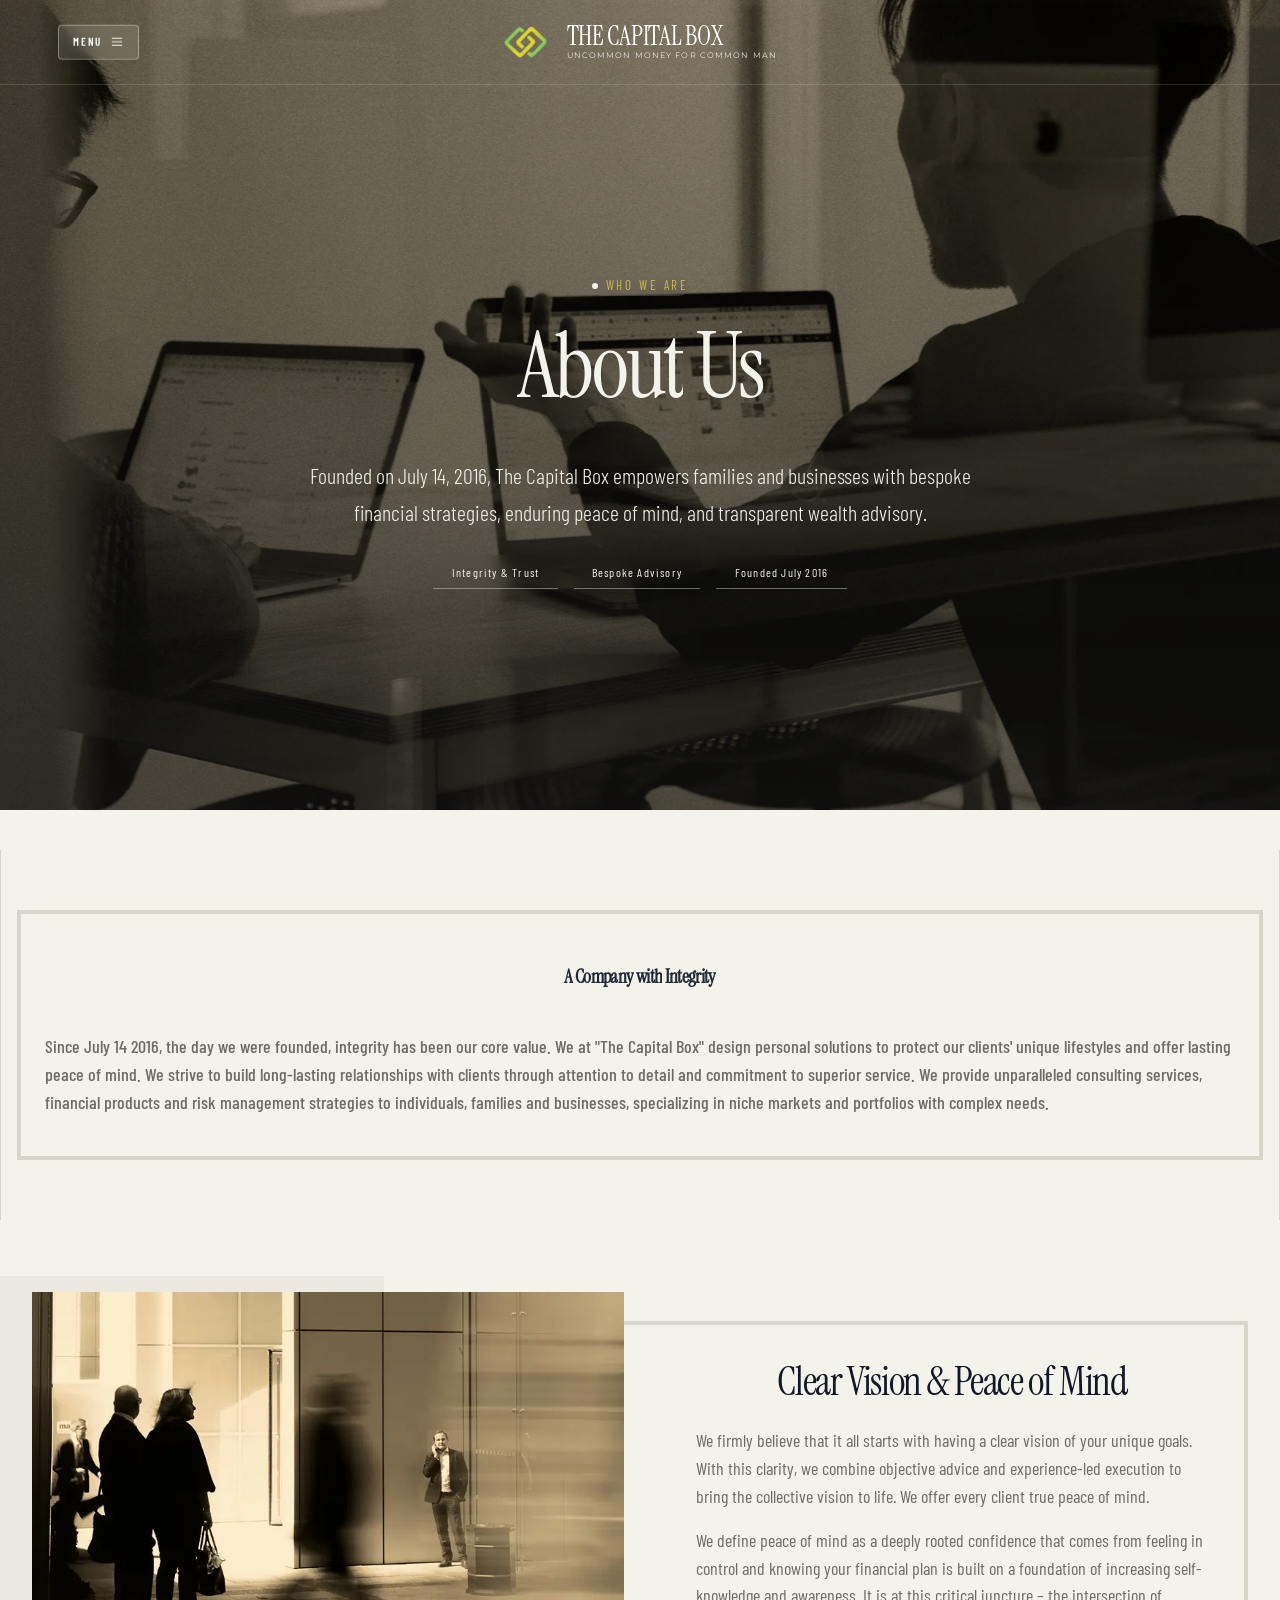
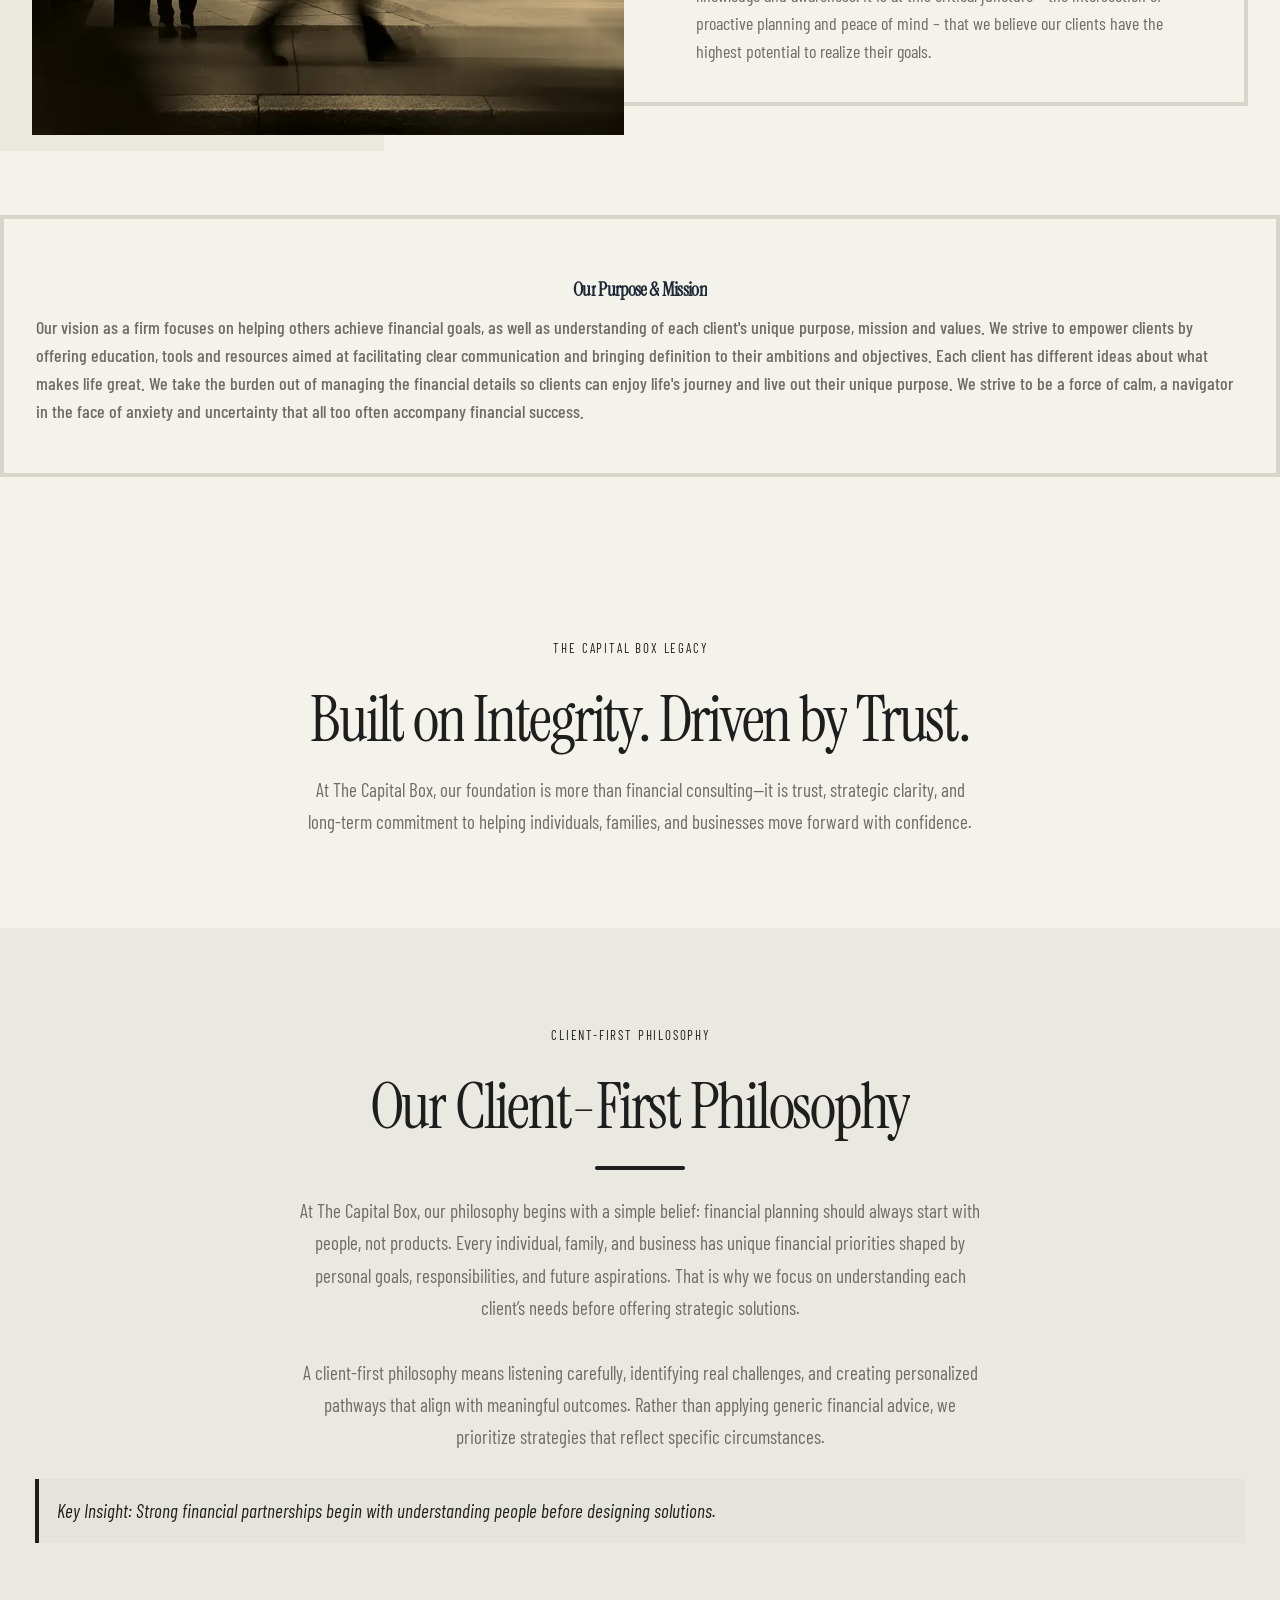
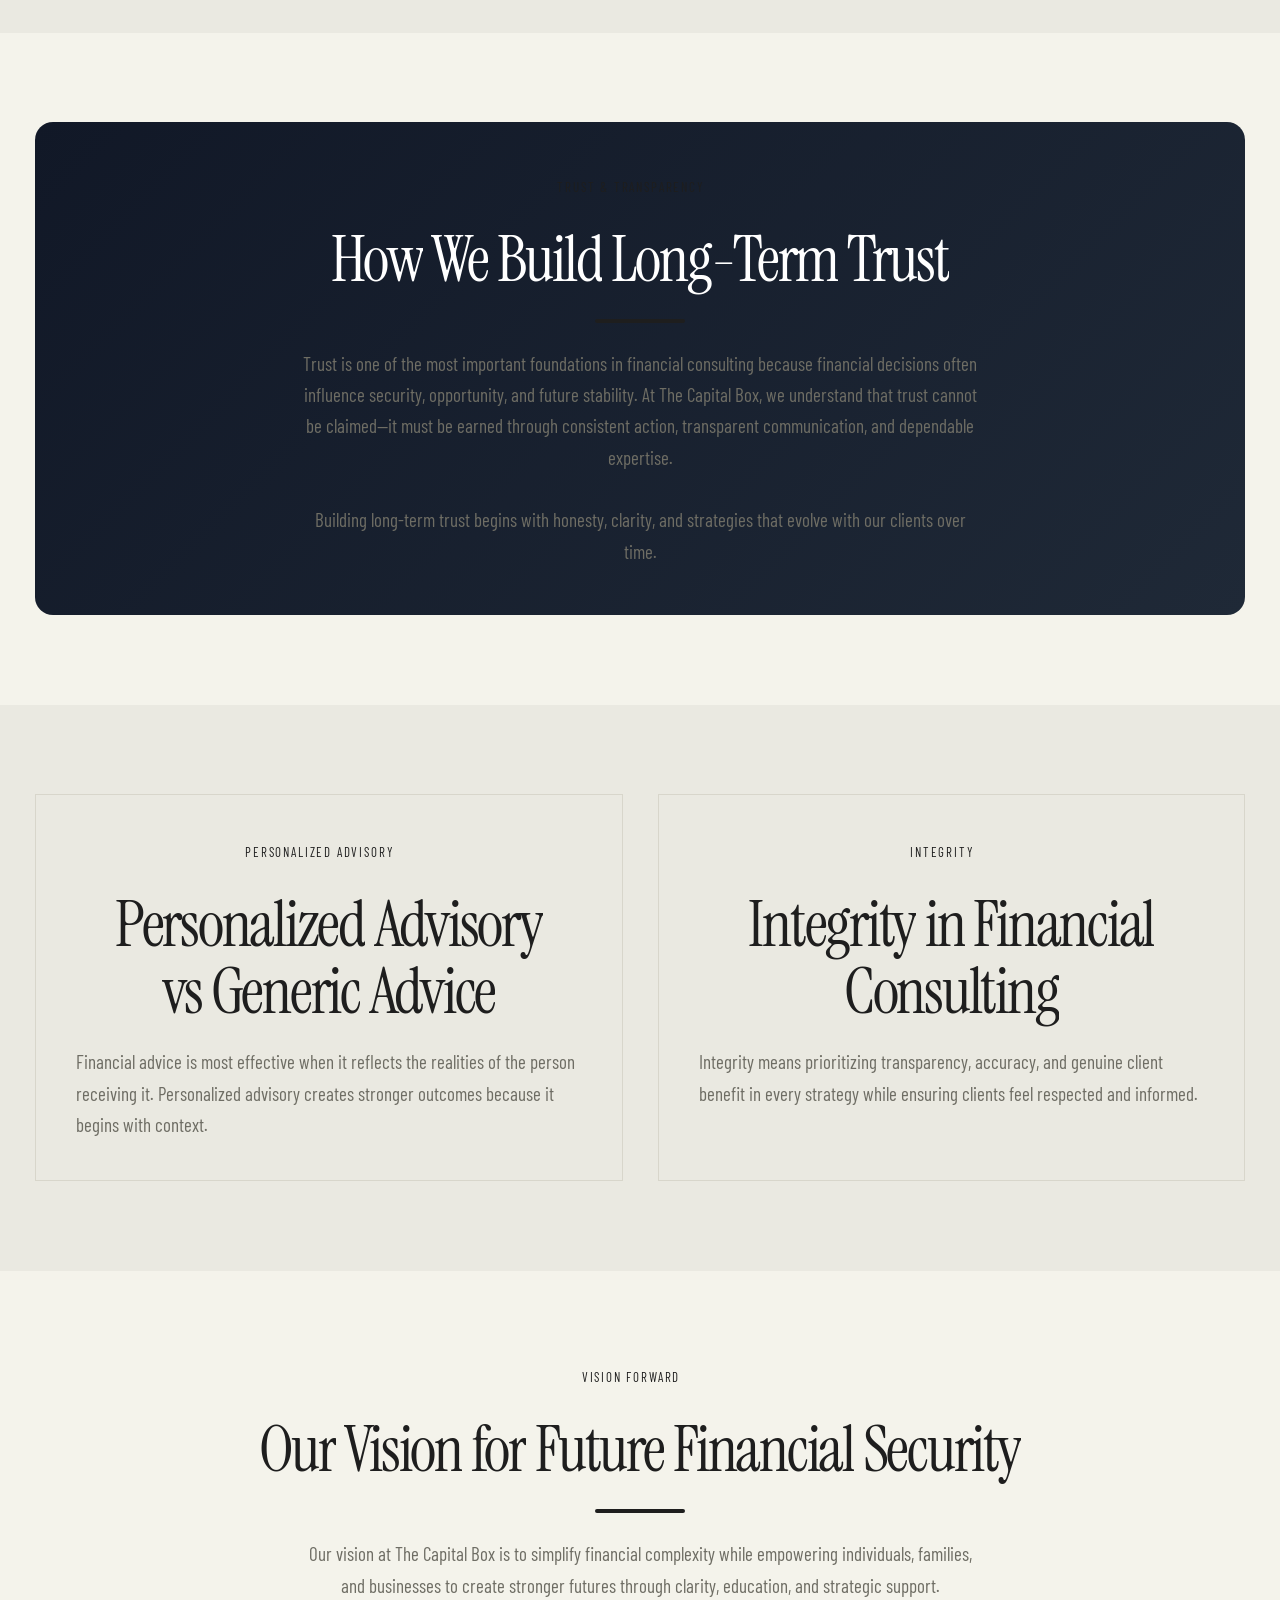
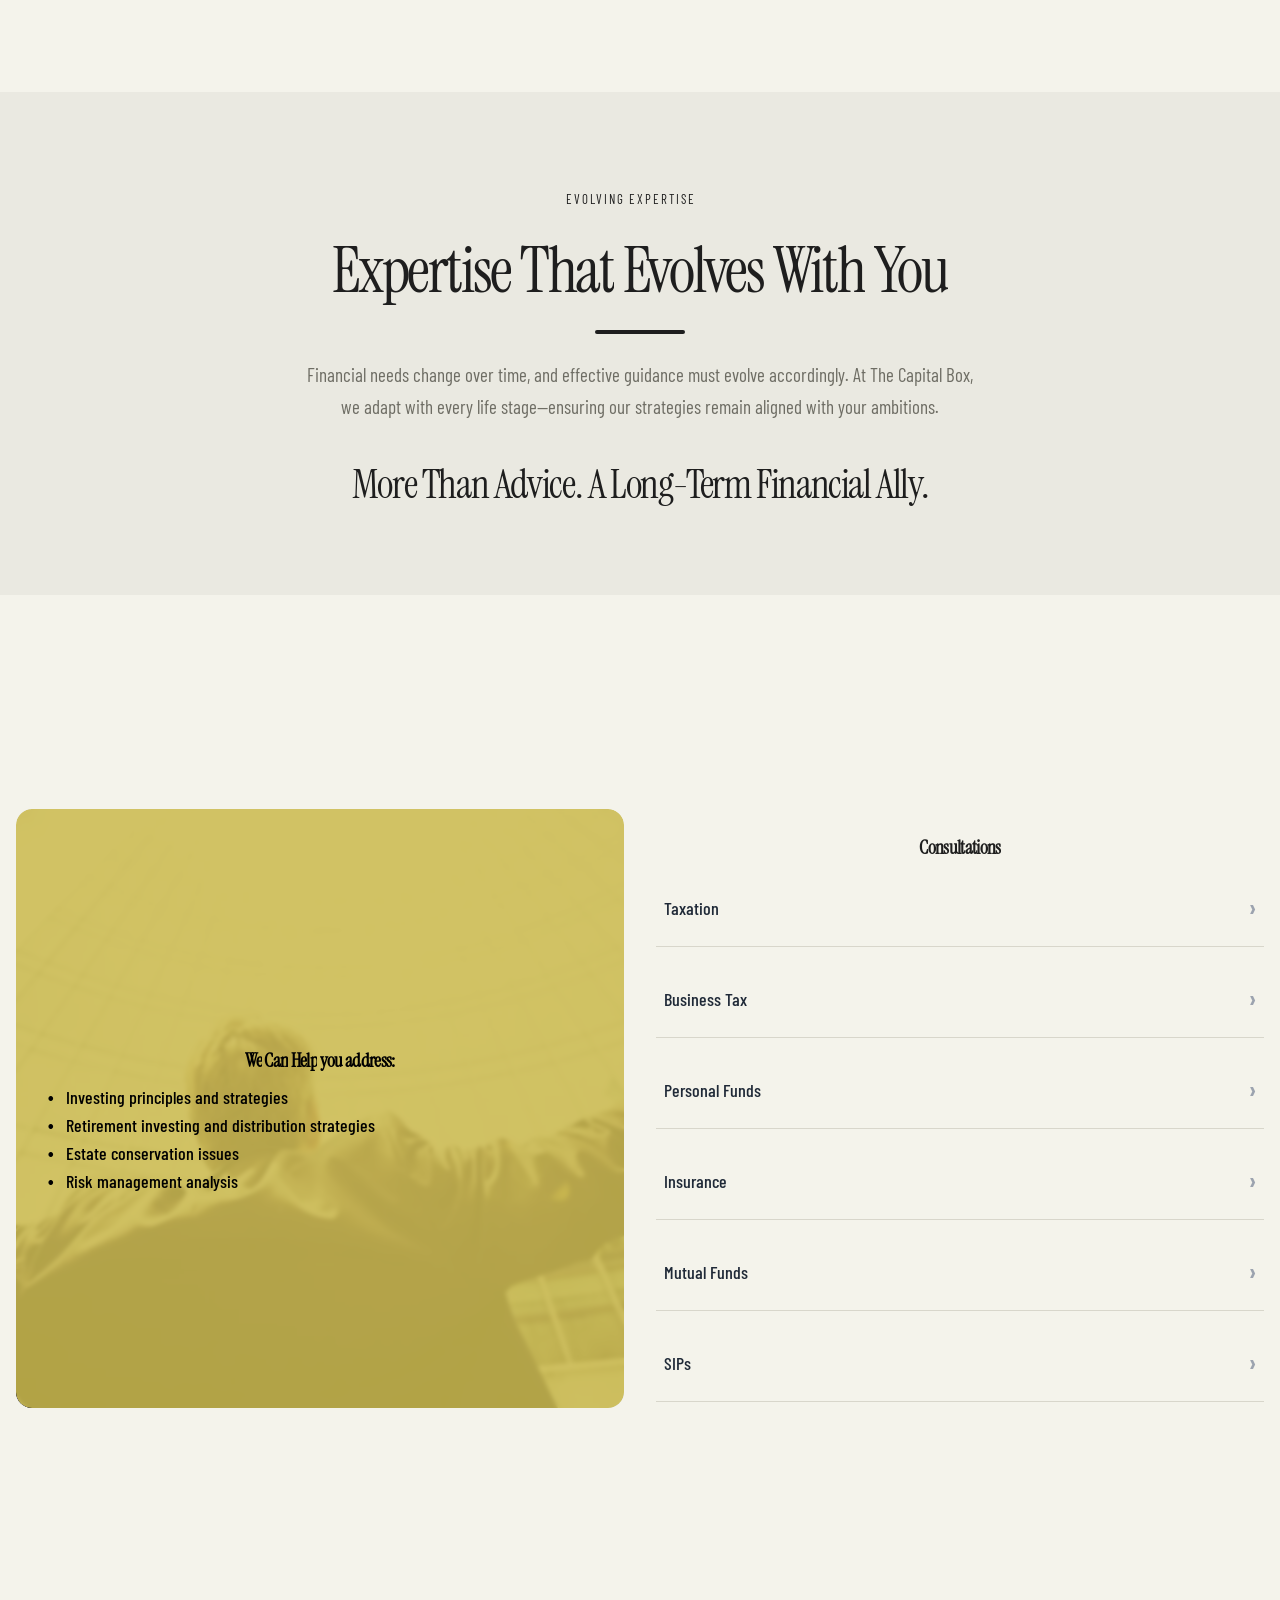
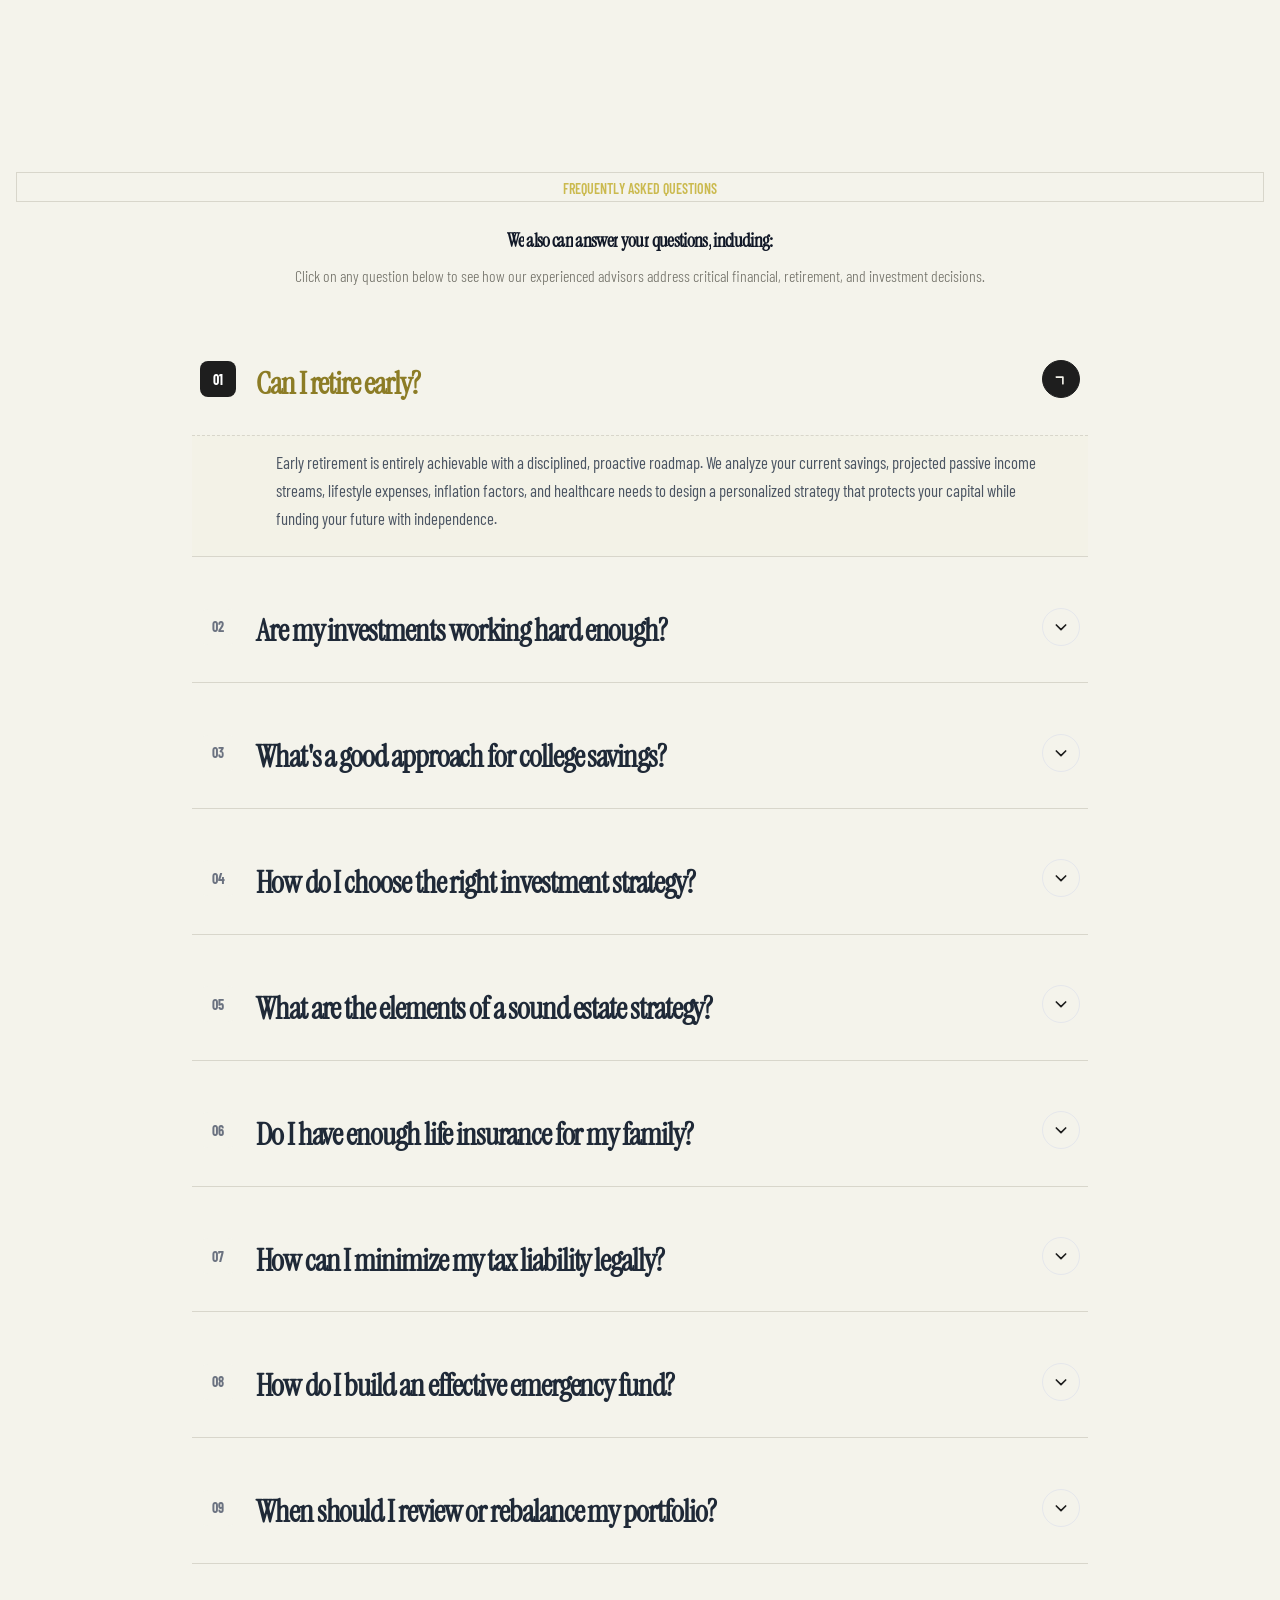
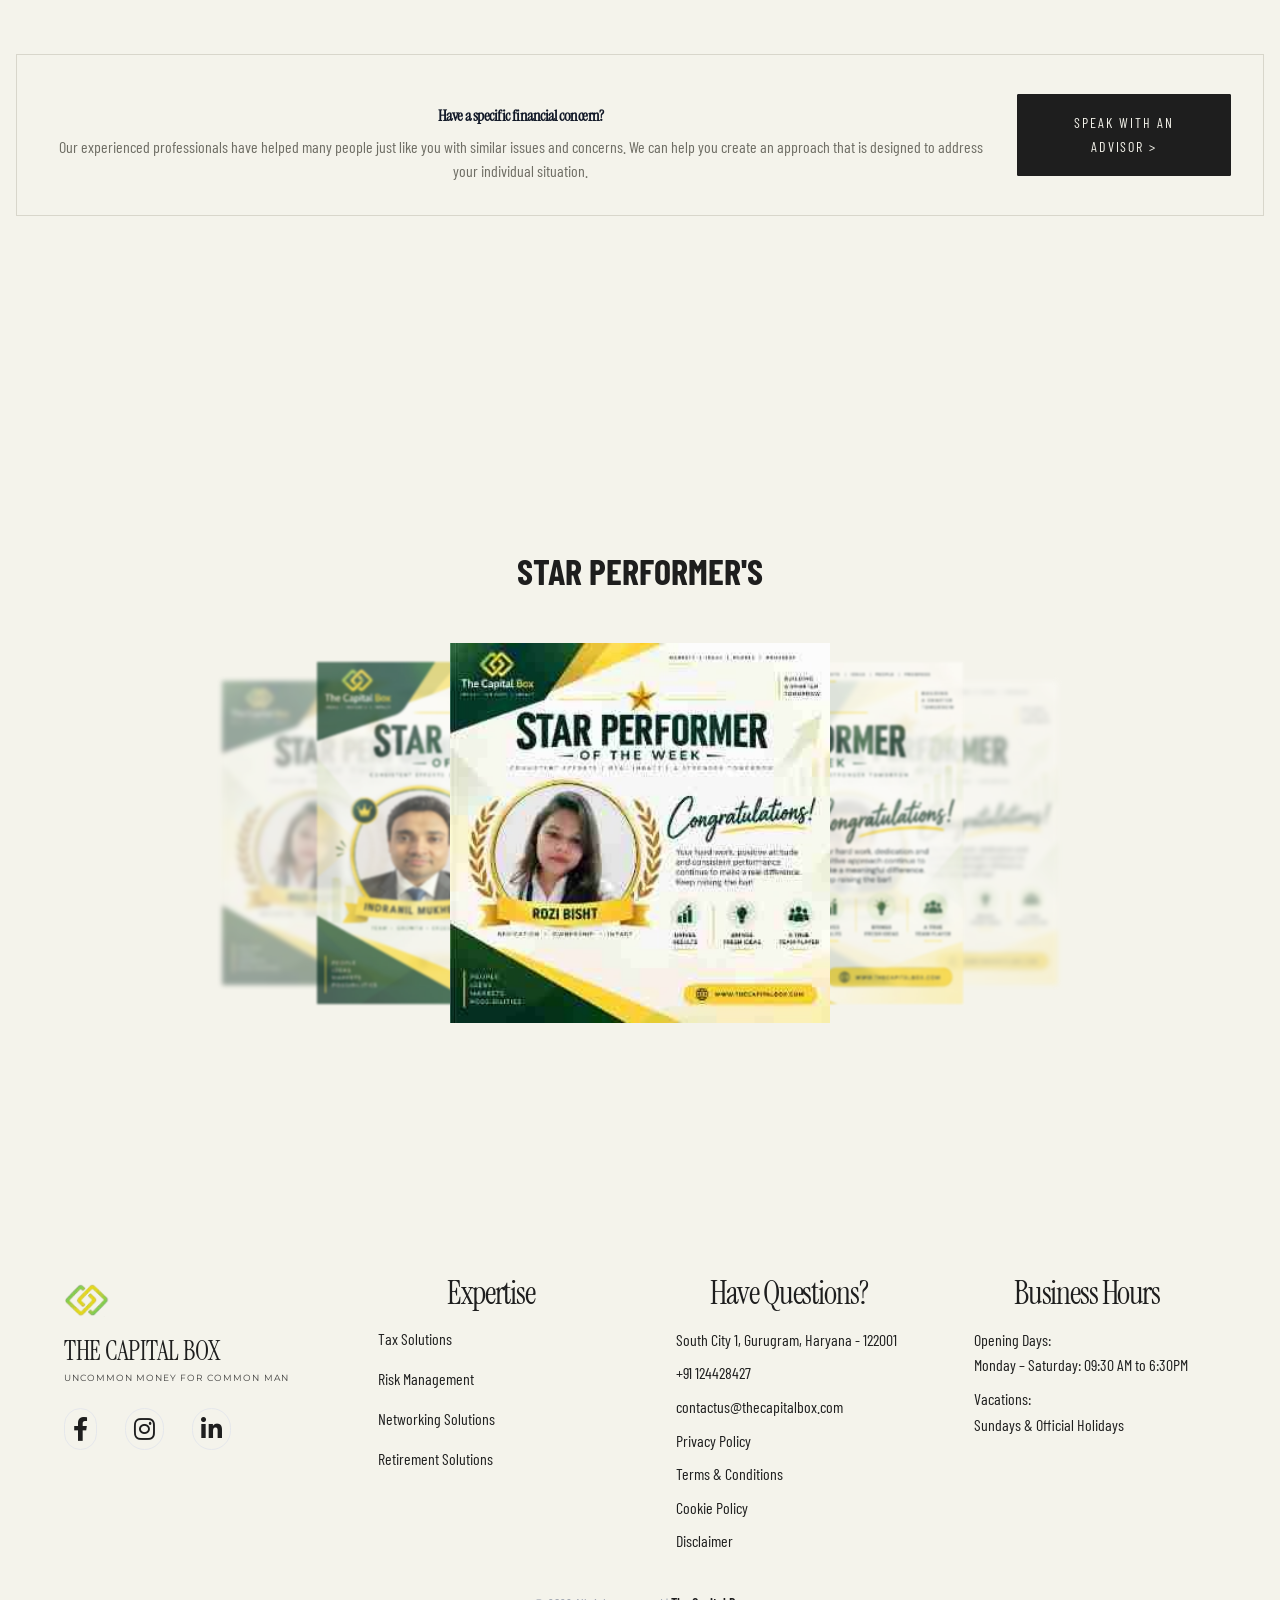
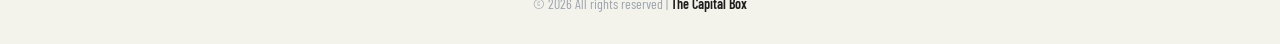
==== public_html/about.html @ 19e3f3cc "Update website with latest local code Co-authored-by: Copilot <223556219+Copilot@users.noreply.githu" ====
<!DOCTYPE html>
<html lang="en">

<head>
    <script async src="https://pagead2.googlesyndication.com/pagead/js/adsbygoogle.js?client=ca-pub-6537490720599944"
     crossorigin="anonymous"></script>
    <!-- Google tag (gtag.js) -->
<script async src="https://www.googletagmanager.com/gtag/js?id=G-KRYCB19FX7"></script>
<script>
  window.dataLayer = window.dataLayer || [];
  function gtag(){dataLayer.push(arguments);}
  gtag('js', new Date());

  gtag('config', 'G-KRYCB19FX7');
</script>
  <meta charset="UTF-8" />
  <meta name="viewport" content="width=device-width, initial-scale=1" />
    <meta http-equiv="Content-Security-Policy" content="upgrade-insecure-requests">
  <meta name="description"
    content="The Capital Box offers expert financial consulting, tailored products, and risk management strategies for individuals, families, and businesses." />
  <meta name="keywords"
    content="financial consulting, financial advisory, risk management, niche market finance, wealth strategy, business financial services, insurance, mutual funds, thecapitalbox, the capital box, financial planning, investment, retirement solutions, tax solutions" />
  <meta name="author" content="The Capital Box" />
  <meta name="publisher" content="The Capital Box" />
  <meta name="robots" content="index, follow" />
  <title>The Capital Box | Financial Consulting & Advisory Experts</title>
  <link rel="canonical" href="https://www.thecapitalbox.com/about.html" />
  <!-- Preload main CSS file for performance improvement -->
  <link rel="preload" href="styles.css" as="style" />
  <link rel="stylesheet" href="styles.css" />
  <link rel="stylesheet" href="global.css" />

  <!-- Preconnect to external domains for faster resource loading -->
  <link rel="preconnect" href="https://fonts.googleapis.com" />
  <link rel="preconnect" href="https://fonts.gstatic.com" crossorigin />

  <!-- Favicon -->
  <link rel="icon" href="public/assets/logo-1.webp" type="image/png" sizes="32x32" />
  <link rel="icon" href="public/assets/logo-1.webp" type="image/png" sizes="16x16" />

  <!-- Web Fonts -->
  <link href="https://fonts.googleapis.com/css2?family=Montserrat:ital,wght@0,100..900;1,100..900&display=swap"
    rel="stylesheet" />

  <!-- Font Awesome for Icons -->
  <link rel="stylesheet" href="https://cdnjs.cloudflare.com/ajax/libs/font-awesome/6.0.0-beta3/css/all.min.css" />

  <!-- Open Graph Meta Tags for social sharing -->
  <meta property="og:title" content="The Capital Box | Financial Consulting & Advisory Experts" />
  <meta property="og:description"
    content="Unparalleled financial consulting, products, and risk management designed for individuals, families, and businesses." />
  <meta property="og:image" content="/public/assets/logo-1.webp" />
  <meta property="og:url" content="https://www.thecapitalbox.com/about.html" />
  <meta property="og:type" content="website" />

  <!-- Twitter Card Meta Tags -->
  <meta name="twitter:title" content="Financial Consulting & Advisory | The Capital Box" />
  <meta name="twitter:description"
    content="Expert financial consulting, niche-market strategies, and comprehensive risk management services." />
  <meta name="twitter:image" content="public/assets/logo-1.webp" />
  <meta name="twitter:card" content="summary_large_image" />

  <!--monetag Ads-->
  <!--<script src="https://fpyf8.com/88/tag.min.js" data-zone="158830" async data-cfasync="false"></script>-->

  <script type="application/ld+json">
      {
        "@context": "https://schema.org",
        "@type": "Organization",
        "name": "The Capital Box",
        "url": "https://www.thecapitalbox.com",
        "logo": "https://www.thecapitalbox.com/public/assets/logo-1.webp",
        "description": "Your go-to platform for financial insights, market trends, and investment strategies.",
        "sameAs": [
          "https://www.facebook.com/share/1Eqcw9arBm/",
          "https://www.instagram.com/thecapitalbox_/?igsh=MWg4c3o0MjdvNjVndQ%3D%3D#",
          "https://www.linkedin.com/company/finfitt/"
        ],
        "contactPoint": {
          "@type": "ContactPoint",
          "telephone": "+91 124428427",
          "contactType": "customer service",
          "email": "contactus@thecapitalbox.com",
          "areaServed": "IN"
        }
      }
    </script>
    <style>
    .tcb-about-section{padding:48px 0;}
    .tcb-about-container{max-width:1250px;margin:auto;padding:0 20px;}
    .tcb-about-title{font-size:42px;font-weight:800;line-height:1.3;margin-bottom:20px;text-align:center;}
    .tcb-about-text{font-size:18px;line-height:1.75;color:#4b5563;max-width:680px;margin-left:auto;margin-right:auto;text-align:center;}
    .tcb-about-card .tcb-about-text{text-align:left;max-width:100%;margin:0;}
    .tcb-about-badge{
    margin:0 auto 20px auto;
    background:#1e1e1e;
    color:#ffffff !important;
    padding:8px 18px;
    font-size:13px;
    font-weight:700;
    border-radius:30px;
    letter-spacing:1px;
    text-transform:uppercase;
    text-align:center;
    }
    .tcb-about-grid{display:grid;grid-template-columns:repeat(2,1fr);gap:35px;}
    .tcb-about-card{
    background:#fff;
    padding:40px;
    border-radius:18px;
    box-shadow:0 12px 32px rgba(0,0,0,0.08);
    border-top:4px solid #1e1e1e;
    transition:0.35s ease;
    }
    .tcb-about-card:hover{transform:translateY(-8px);}
    .tcb-about-dark{
    background:linear-gradient(135deg,#111827,#1f2937);
    color:#fff;
    border-radius:18px;
    padding:48px;
    }
    .tcb-about-dark .tcb-about-text{color:#f3f4f6;}
    .tcb-about-divider{
    width:90px;
    height:4px;
    background:#1e1e1e;
    margin:25px auto;
    border-radius:999px;
    }
    .tcb-about-note{
    margin-top:25px;
    padding:18px;
    background:#e5e4dc;
    border-left:4px solid #1e1e1e;
    font-style:italic;
    }
    @media(max-width:768px){
    .tcb-about-section{padding:28px 0;}
    .tcb-about-dark{padding:28px 20px;}
    .tcb-about-card{padding:26px 18px;}
    .tcb-about-grid{grid-template-columns:1fr; gap:20px;}
    .tcb-about-title{font-size:28px;text-align:center;}
    }
    </style>
    <link rel="stylesheet" href="editorial.css?v=7" />
  <link rel="stylesheet" href="mobile.css?v=1" />
</head>

<body>

  <!-- Loading Spinner -->
  <!-- Navbar -->
  <nav id="navbar" class="navbar fixed top-0 w-full z-40 py-4 md:px-6 transition-all duration-300">
    <div class="mx-auto flex justify-between items-center px-2">
      <div class="flex items-center">
        <a href="/" class="text-white text-xl font-bold">
          <img src="public/assets/logo-1.webp" alt="The Capital Box Logo" class="h-8" />
        </a>
        <div class="flex flex-col ml-4 md:hidden lg:block">
          <p class="uppercase text-white text-md md:text-xl font-bold">
            The Capital Box
          </p>
          <p class="uppercase text-white text-xs md:text-base font-light">
            UNCOMMON MONEY FOR COMMON MAN
          </p>
        </div>
      </div>

      <div class="hidden md:flex items-center space-x-8">
        <a href="/" class="text-white hover:text-primary transition text-lg font-light uppercase">Home</a>
        
        <!-- Dropdown Menu -->
        <div class="dropdown relative">
          <button class="text-white hover:text-primary transition flex items-center text-lg font-light uppercase"
            id="dropdownToggle">
            Services
            <svg xmlns="http://www.w3.org/2000/svg" class="h-4 w-4 ml-1" fill="none" viewBox="0 0 24 24"
              stroke="currentColor">
              <path stroke-linecap="round" stroke-linejoin="round" stroke-width="2" d="M19 9l-7 7-7-7" />
            </svg>
          </button>
          <div class="dropdown-menu bg-white rounded shadow-lg mt-2 w-56">
            <div class="py-2">
              <a href="./taxsolution.html"
                class="block px-4 py-2 hover:bg-gray-100 hover:text-primary text-gray-700">Tax Solutions</a>
              <a href="./retirementsolutions.html"
                class="block px-4 py-2 hover:bg-gray-100 hover:text-primary text-gray-700">Retirement Solutions</a>
              <a href="./networksolution.html"
                class="block px-4 py-2 hover:bg-gray-100 hover:text-primary text-gray-700">Networking Solutions
              </a>
              <a href="./riskmanagement.html"
                class="block px-4 py-2 hover:bg-gray-100 hover:text-primary text-gray-700">Risk Management</a>
            </div>
          </div>
        </div>

        <a href="./about.html" class="text-white hover:text-primary transition text-lg font-light uppercase">About</a>
        <a href="./contact.html"
          class="text-white hover:text-primary transition text-lg font-light uppercase">Contact</a>
        <a href="./careers.html"
          class="text-white transition text-xl uppercase font-light border border-primary rounded-lg px-4 py-2 hover:bg-[#CBBA4F] hover:text-white hover:font-normal">Careers</a>
      </div>

      <!-- Mobile menu button -->
      <div class="md:hidden">
        <button id="mobile-menu-button" class="text-white">
          <!-- Hamburger Icon -->
          <svg id="hamburger-icon" xmlns="http://www.w3.org/2000/svg" class="h-6 w-6" fill="none" viewBox="0 0 24 24"
            stroke="currentColor">
            <path stroke-linecap="round" stroke-linejoin="round" stroke-width="2" d="M4 6h16M4 12h16M4 18h16" />
          </svg>
          <!-- X Icon (hidden by default) -->
          <svg id="close-icon" class="h-6 w-6 hidden" xmlns="http://www.w3.org/2000/svg" fill="none" viewBox="0 0 24 24"
            stroke="currentColor">
            <path stroke-linecap="round" stroke-linejoin="round" stroke-width="2" d="M6 18L18 6M6 6l12 12" />
          </svg>
        </button>
      </div>
    </div>
    <!-- Mobile menu -->
    <div id="mobile-menu" class="hidden md:hidden bg-navColor bg-opacity-40 mt-4 py-2">
      <a href="/" class="block px-6 py-2 text-white hover:bg-primary">Home</a>
      <div class="relative">
        <button id="mobile-dropdown-button"
          class="w-full text-left px-6 py-2 text-white hover:bg-primary flex justify-between items-center">
          Services
          <svg xmlns="http://www.w3.org/2000/svg" class="h-4 w-4" fill="none" viewBox="0 0 24 24" stroke="currentColor">
            <path stroke-linecap="round" stroke-linejoin="round" stroke-width="2" d="M19 9l-7 7-7-7" />
          </svg>
        </button>
        <div id="mobile-dropdown" class="hidden bg-[#1F2937] rounded-lg mx-4 my-2">
          <a href="./taxsolution.html" class="block px-6 py-2 text-white hover:bg-primary rounded-t-lg">Tax
            Solutions</a>
          <a href="./retirementsolutions.html" class="block px-6 py-2 text-white hover:bg-primary">Retirement
            Solutions</a>
          <a href="./networksolution.html" class="block px-6 py-2 text-white hover:bg-primary rounded-b-lg">Networking
            Solutions</a>
          <a href="./riskmanagement.html" class="block px-6 py-2 text-white hover:bg-primary rounded-b-lg">Risk
            Management</a>
        </div>
      </div>
      <a href="./about.html" class="block px-6 py-2 text-white hover:bg-primary">About</a>
      <a href="./contact.html" class="block px-6 py-2 text-white hover:bg-primary">Contact</a>
      <div class="flex justify-center mt-4">
        <a href="./careers.html"
          class="text-white transition text-xl uppercase font-light border border-primary rounded-lg px-4 py-2 hover:bg-[#CBBA4F] hover:text-white hover:font-normal">Careers</a>
      </div>
    </div>
  </nav>
  <main>
    <!-- Hero Section -->
    <div class="relative">
      <!-- Hero Image & Content -->
      <div class="subpage-hero w-full bg-cover bg-center relative overflow-hidden">
        <img src="public/assets/about-hero.webp" alt="About The Capital Box Hero Image"
          class="subpage-hero-img w-full h-full object-cover" />

        <!-- Hero Content Overlay -->
        <div class="subpage-hero-overlay">
          <div class="subpage-hero-content">
            <div class="subpage-hero-badge">
              <span class="subpage-hero-badge-dot"></span>
              <span>Who We Are</span>
            </div>
            <h1 class="subpage-hero-title">
              About Us
            </h1>
            <p class="subpage-hero-desc">
              Founded on July 14, 2016, The Capital Box empowers families and businesses with bespoke financial strategies, enduring peace of mind, and transparent wealth advisory.
            </p>
            <div class="subpage-hero-pills">
              <span class="subpage-hero-pill">Integrity & Trust</span>
              <span class="subpage-hero-pill">Bespoke Advisory</span>
              <span class="subpage-hero-pill">Founded July 2016</span>
            </div>
          </div>
        </div>
      </div>

      <!-- Feature Card Container -->
      <div class="subpage-card-container container mx-auto px-4 relative">
        <div class="w-full">
          <!-- First Card -->
          <div
            class="w-full bg-white rounded-xl shadow-xl transform transition duration-500 hover:-translate-y-1 border-4 border-primary">
            <div class="p-6 flex flex-col gap-4 md:gap-8">
              <h2 class="text-xl md:text-4xl font-bold text-gray-800 mb-4 text-center">
                A Company with Integrity
              </h2>
              <p class="text-gray-600 mb-4 text-md md:text-lg font-medium">
                Since July 14 2016, the day we were founded, integrity has
                been our core value. We at "The Capital Box" design personal
                solutions to protect our clients' unique lifestyles and offer
                lasting peace of mind. We strive to build long-lasting
                relationships with clients through attention to detail and
                commitment to superior service. We provide unparalleled
                consulting services, financial products and risk management
                strategies to individuals, families and businesses,
                specializing in niche markets and portfolios with complex
                needs.
              </p>
            </div>
          </div>
        </div>
      </div>
    </div>
    <!-- Vision -->
    <div id="history"
      class="w-full h-full md:w-full relative px-4 my-6 md:my-0 md:px-8 py-4 sm:text-sm md:text-xl lg:text-lg xl:text-xl">
      <div class="hidden md:block bg-primary w-[30vw] h-full absolute left-0 top-0 -z-10"></div>
      <div class="max-w-7xl mx-auto">
        <div class="grid md:grid-cols-2 gap-8 items-center relative">
          <!-- Image -->
          <div class="relative z-10 transform transition duration-500 hover:scale-105">
            <img src="public/assets/about-sec-img.webp" alt="About Section Image"
              class="shadow-md w-full h-full object-cover rounded-md xl:block md:hidden lg:hidden sm:block" />
            <img srcset="
                  public/assets/about-section-lg-img-400w.avif 400w,
                  public/assets/about-section-lg-img-600w.avif 600w,
                  public/assets/about-section-lg-img-800w.avif 800w
                " sizes="(max-width: 400px) 400px, (max-width: 600px) 600px, (min-width: 601px) 800px"
              src="public/assets/about-section-lg-img.webp" alt="About Section Large Image" width="811" height="1000"
              loading="lazy"
              class="shadow-md w-full h-full object-cover rounded-md xl:hidden lg:block md:block sm:hidden hidden" />
          </div>

          <!-- Text Content with border that extends behind the image -->
          <div class="relative">
            <!-- Border that extends behind the image -->
            <div
              class="absolute top-0 bottom-0 left-0 md:-left-24 lg:-left-32 right-0 border-4 border-primary rounded-xl md:rounded-2xl bg-white shadow-xl -z-5">
            </div>

            <!-- The actual content -->
            <div class="relative z-10 p-6 sm:p-8 md:p-10 flex flex-col justify-center">
              <div class="w-full text-center mb-5 md:mb-6">
                <h3
                  class="text-2xl sm:text-3xl md:text-4xl font-bold text-gray-900 text-center tracking-tight"
                >
                  Clear Vision &amp; Peace of Mind
                </h3>
              </div>
              <div class="space-y-4 text-gray-700 text-sm sm:text-base md:text-lg leading-relaxed md:leading-loose font-normal">
                <p>
                  We firmly believe that it all starts with having a clear vision
                  of your unique goals. With this clarity, we combine objective
                  advice and experience-led execution to bring the collective
                  vision to life. We offer every client true peace of mind.
                </p>
                <p>
                  We define peace of mind as a deeply rooted confidence that comes
                  from feeling in control and knowing your financial plan is built
                  on a foundation of increasing self-knowledge and awareness. It
                  is at this critical juncture – the intersection of proactive
                  planning and peace of mind – that we believe our clients have
                  the highest potential to realize their goals.
                </p>
              </div>
            </div>
          </div>
        </div>
      </div>
    </div>
    <div class="container mx-auto px-4 md:px-0 my-16">
      <div class="w-full">
        <!-- First Card -->
        <div
          class="w-full bg-white rounded-lg shadow-xl transform transition duration-500 hover:-translate-y-2 border-4 border-primary rounded-lg bg-white">
          <div class="p-6 md:p-8">
            <h2 class="text-xl md:text-3xl lg:text-4xl font-bold text-gray-800 mb-4 text-center">
              Our Purpose &amp; Mission
            </h2>
            <p class="text-gray-600 mb-4 text-md md:text-lg font-medium">
              Our vision as a firm focuses on helping others achieve financial
              goals, as well as understanding of each client's unique purpose,
              mission and values. We strive to empower clients by offering
              education, tools and resources aimed at facilitating clear
              communication and bringing definition to their ambitions and
              objectives. Each client has different ideas about what makes
              life great. We take the burden out of managing the financial
              details so clients can enjoy life's journey and live out their
              unique purpose. We strive to be a force of calm, a navigator in
              the face of anxiety and uncertainty that all too often accompany
              financial success.
            </p>
          </div>
        </div>
      </div>
    </div>
    
        <!-- ABOUT PAGE NEW ARTICLES START -->
    
    <!-- ARTICLE HEADER -->
    <section class="tcb-about-section" style="background:#f4f3eb;">
    <div class="tcb-about-container" style="text-align:center;">
    <div class="tcb-about-badge">The Capital Box Legacy</div>
    <h2 class="tcb-about-title">Built on Integrity. Driven by Trust.</h2>
    <p class="tcb-about-text">
    At The Capital Box, our foundation is more than financial consulting—it is trust, strategic clarity, and long-term commitment to helping individuals, families, and businesses move forward with confidence.
    </p>
    </div>
    </section>
    
    <!-- ARTICLE 1 -->
    <section class="tcb-about-section">
    <div class="tcb-about-container">
    <div class="tcb-about-badge">Client-First Philosophy</div>
    <h2 class="tcb-about-title">Our Client-First Philosophy</h2>
    <div class="tcb-about-divider"></div>
    <p class="tcb-about-text">
    At The Capital Box, our philosophy begins with a simple belief: financial planning should always start with people, not products. Every individual, family, and business has unique financial priorities shaped by personal goals, responsibilities, and future aspirations. That is why we focus on understanding each client’s needs before offering strategic solutions.
    <br><br>
    A client-first philosophy means listening carefully, identifying real challenges, and creating personalized pathways that align with meaningful outcomes. Rather than applying generic financial advice, we prioritize strategies that reflect specific circumstances.
    </p>
    <div class="tcb-about-note">
    Key Insight: Strong financial partnerships begin with understanding people before designing solutions.
    </div>
    </div>
    </section>
    
    <!-- ARTICLE 2 -->
    <section class="tcb-about-section" style="padding-bottom: 16px;">
    <div class="tcb-about-container">
    <div class="tcb-about-dark">
    <div class="tcb-about-badge">Trust & Transparency</div>
    <h2 class="tcb-about-title">How We Build Long-Term Trust</h2>
    <div class="tcb-about-divider"></div>
    <p class="tcb-about-text">
    Trust is one of the most important foundations in financial consulting because financial decisions often influence security, opportunity, and future stability. At The Capital Box, we understand that trust cannot be claimed—it must be earned through consistent action, transparent communication, and dependable expertise.
    <br><br>
    Building long-term trust begins with honesty, clarity, and strategies that evolve with our clients over time.
    </p>
    </div>
    </div>
    </section>
    
    <!-- ARTICLE 3 + 4 -->
    <section class="tcb-about-section" style="background:#f4f3eb; padding-top: 16px;">
    <div class="tcb-about-container">
    <div class="tcb-about-grid">
    
    <div class="tcb-about-card">
    <div class="tcb-about-badge">Personalized Advisory</div>
    <h2 class="tcb-about-title" style="font-size:26px; line-height:1.25;">Personalized Advisory<br>vs Generic Advice</h2>
    <p class="tcb-about-text">
    Financial advice is most effective when it reflects the realities of the person receiving it. Personalized advisory creates stronger outcomes because it begins with context.
    </p>
    </div>
    
    <div class="tcb-about-card">
    <div class="tcb-about-badge">Integrity</div>
    <h2 class="tcb-about-title" style="font-size:26px; line-height:1.25;">Integrity in Financial<br>Consulting</h2>
    <p class="tcb-about-text">
    Integrity means prioritizing transparency, accuracy, and genuine client benefit in every strategy while ensuring clients feel respected and informed.
    </p>
    </div>
    
    </div>
    </div>
    </section>
    
    <!-- ARTICLE 5 -->
    <section class="tcb-about-section">
    <div class="tcb-about-container">
    <div class="tcb-about-badge">Vision Forward</div>
    <h2 class="tcb-about-title">Our Vision for Future Financial Security</h2>
    <div class="tcb-about-divider"></div>
    <p class="tcb-about-text">
    Our vision at The Capital Box is to simplify financial complexity while empowering individuals, families, and businesses to create stronger futures through clarity, education, and strategic support.
    </p>
    </div>
    </section>
    
    <!-- ARTICLE 6 -->
    <section class="tcb-about-section" style="background:#e5e4dc;">
    <div class="tcb-about-container">
    <div class="tcb-about-badge">Evolving Expertise</div>
    <h2 class="tcb-about-title">Expertise That Evolves With You</h2>
    <div class="tcb-about-divider"></div>
    <p class="tcb-about-text">
    Financial needs change over time, and effective guidance must evolve accordingly. At The Capital Box, we adapt with every life stage—ensuring our strategies remain aligned with your ambitions.
    </p>
    
    <div style="text-align:center; margin-top:40px;">
    <h3 style="font-size:28px; font-weight:700;">More Than Advice. A Long-Term Financial Ally.</h3>
    </div>
    
    </div>
    </section>
    
    <!-- ABOUT PAGE NEW ARTICLES END -->
    
    <!-- consultation -->
    <section class="consultation-section my-16 md:my-24">
      <div class="container mx-auto px-4">
        <div class="flex flex-col md:flex-row gap-8 items-stretch">
          <!-- Left Container with Image and Yellow Overlay -->
          <div class="w-full md:w-1/2 flex">
            <div class="consultation-card transform transition duration-500 hover:scale-[1.01]">
              <img src="public/assets/consultation-img.webp" alt="Consultation Section Image"
                class="consultation-card-bg" />
  
              <div class="consultation-card-overlay">
                <h2 class="text-xl md:text-3xl font-bold text-black mb-6 text-center">
                  We Can Help you address:
                </h2>
                <ul class="text-black space-y-3.5 text-sm md:text-base lg:text-lg font-medium">
                  <li class="flex items-start">
                    <span class="mr-2.5 font-bold text-lg leading-none">•</span>
                    <span>Investing principles and strategies</span>
                  </li>
                  <li class="flex items-start">
                    <span class="mr-2.5 font-bold text-lg leading-none">•</span>
                    <span>Retirement investing and distribution strategies</span>
                  </li>
                  <li class="flex items-start">
                    <span class="mr-2.5 font-bold text-lg leading-none">•</span>
                    <span>Estate conservation issues</span>
                  </li>
                  <li class="flex items-start">
                    <span class="mr-2.5 font-bold text-lg leading-none">•</span>
                    <span>Risk management analysis</span>
                  </li>
                </ul>
              </div>
            </div>
          </div>

          <!-- Right Container with Consultation Options -->
          <div class="w-full md:w-1/2">
            <h2 class="text-2xl md:text-3xl font-bold mb-6 text-center">Consultations</h2>
            <div class="consultation-accordion flex flex-col gap-2">
              <!-- Option 1: Taxation -->
              <div class="consultation-item border-b border-gray-200 transition-all duration-300 rounded-lg" data-consultation="taxation">
                <button
                  type="button"
                  class="consultation-header w-full py-4 px-3 flex justify-between items-center text-left transition-colors duration-200 group"
                  aria-expanded="false">
                  <span class="text-lg font-medium text-gray-800 group-hover:text-primary transition-colors">Taxation</span>
                  <span class="consultation-arrow text-primary text-xl font-bold transition-transform duration-300">›</span>
                </button>
                <div class="consultation-content overflow-hidden max-h-0 transition-all duration-400 ease-in-out opacity-0">
                  <div class="pb-5 pt-1 px-3 text-gray-600 text-sm md:text-base leading-relaxed">
                    <p class="mb-3 font-normal">
                      Taxation plays a crucial role in funding essential public services such as infrastructure, healthcare, education, and national defense. Understanding taxation helps individuals and businesses make informed financial decisions.
                    </p>
                    <ul class="space-y-1.5 pl-3 border-l-2 border-primary text-xs md:text-sm text-gray-700">
                      <li><strong>Direct &amp; Indirect Taxes:</strong> Taxes collected directly on earnings or indirectly on consumption.</li>
                      <li><strong>Types of Taxes:</strong> Income tax, corporate tax, sales tax/GST, capital gains, and customs duties.</li>
                      <li><strong>Modern Trends:</strong> Digital taxation, green environmental levies, and global minimum tax frameworks.</li>
                      <li><strong>Strategic Planning:</strong> Proactive compliance avoiding penalties while legally optimizing wealth.</li>
                    </ul>
                  </div>
                </div>
              </div>

              <!-- Option 2: Business Tax -->
              <div class="consultation-item border-b border-gray-200 transition-all duration-300 rounded-lg" data-consultation="business">
                <button
                  type="button"
                  class="consultation-header w-full py-4 px-3 flex justify-between items-center text-left transition-colors duration-200 group"
                  aria-expanded="false">
                  <span class="text-lg font-medium text-gray-800 group-hover:text-primary transition-colors">Business Tax</span>
                  <span class="consultation-arrow text-primary text-xl font-bold transition-transform duration-300">›</span>
                </button>
                <div class="consultation-content overflow-hidden max-h-0 transition-all duration-400 ease-in-out opacity-0">
                  <div class="pb-5 pt-1 px-3 text-gray-600 text-sm md:text-base leading-relaxed">
                    <p class="mb-3 font-normal">
                      Business taxation forms the backbone of economic fairness and national development. It ensures companies contribute their fair share while maintaining profitability, expansion capability, and competitive advantage.
                    </p>
                    <ul class="space-y-1.5 pl-3 border-l-2 border-primary text-xs md:text-sm text-gray-700">
                      <li><strong>Corporate Income Tax:</strong> Taxes levied on net profits, shaping pricing, investment, and reinvestment strategies.</li>
                      <li><strong>Sales Tax &amp; GST:</strong> Value-added transaction taxes impacting product margins and consumer demand.</li>
                      <li><strong>Payroll &amp; Withholding:</strong> Mandatory employer tax withholdings, social security, and statutory compliances.</li>
                      <li><strong>Global Tax Standards:</strong> Pillar Two global minimum taxation and cross-border transfer pricing compliance.</li>
                    </ul>
                  </div>
                </div>
              </div>

              <!-- Option 3: Personal Funds -->
              <div class="consultation-item border-b border-gray-200 transition-all duration-300 rounded-lg" data-consultation="personal">
                <button
                  type="button"
                  class="consultation-header w-full py-4 px-3 flex justify-between items-center text-left transition-colors duration-200 group"
                  aria-expanded="false">
                  <span class="text-lg font-medium text-gray-800 group-hover:text-primary transition-colors">Personal Funds</span>
                  <span class="consultation-arrow text-primary text-xl font-bold transition-transform duration-300">›</span>
                </button>
                <div class="consultation-content overflow-hidden max-h-0 transition-all duration-400 ease-in-out opacity-0">
                  <div class="pb-5 pt-1 px-3 text-gray-600 text-sm md:text-base leading-relaxed">
                    <p class="mb-3 font-normal">
                      Managing personal funds wisely is essential for achieving financial independence, lifestyle security, and peace of mind. Structured budgeting, disciplined saving, and tactical asset allocation ensure a resilient financial future.
                    </p>
                    <ul class="space-y-1.5 pl-3 border-l-2 border-primary text-xs md:text-sm text-gray-700">
                      <li><strong>Sources of Wealth:</strong> Salaries, business dividends, investment yields, real estate, and family inheritances.</li>
                      <li><strong>Budgeting Discipline:</strong> Aligning daily household liquidity with medium and long-term milestone goals.</li>
                      <li><strong>Emergency Reserves:</strong> Tiered liquid reserves safeguarding families against career shifts or market volatility.</li>
                      <li><strong>Financial Literacy:</strong> Ongoing advisory empowering informed decisions across every stage of wealth.</li>
                    </ul>
                  </div>
                </div>
              </div>

              <!-- Option 4: Insurance -->
              <div class="consultation-item border-b border-gray-200 transition-all duration-300 rounded-lg" data-consultation="insurance">
                <button
                  type="button"
                  class="consultation-header w-full py-4 px-3 flex justify-between items-center text-left transition-colors duration-200 group"
                  aria-expanded="false">
                  <span class="text-lg font-medium text-gray-800 group-hover:text-primary transition-colors">Insurance</span>
                  <span class="consultation-arrow text-primary text-xl font-bold transition-transform duration-300">›</span>
                </button>
                <div class="consultation-content overflow-hidden max-h-0 transition-all duration-400 ease-in-out opacity-0">
                  <div class="pb-5 pt-1 px-3 text-gray-600 text-sm md:text-base leading-relaxed">
                    <p class="mb-3 font-normal">
                      Insurance provides critical financial protection and risk management against life's unforeseen events—accidents, critical illness, and asset liabilities. It is the cornerstone of generational wealth preservation.
                    </p>
                    <ul class="space-y-1.5 pl-3 border-l-2 border-primary text-xs md:text-sm text-gray-700">
                      <li><strong>Tailored Life Cover:</strong> Pure term policies designed to replace human economic value and protect family dependents.</li>
                      <li><strong>Comprehensive Health Shield:</strong> High-sum-insured policies insulating accumulated wealth from hospital inflation.</li>
                      <li><strong>Asset &amp; Liability Protection:</strong> Commercial, property, and professional indemnity coverage shielding against claims.</li>
                      <li><strong>Dedicated Claims Advocacy:</strong> End-to-end concierge guidance ensuring speedy settlement when you need it most.</li>
                    </ul>
                  </div>
                </div>
              </div>

              <!-- Option 5: Mutual Funds -->
              <div class="consultation-item border-b border-gray-200 transition-all duration-300 rounded-lg" data-consultation="mutual">
                <button
                  type="button"
                  class="consultation-header w-full py-4 px-3 flex justify-between items-center text-left transition-colors duration-200 group"
                  aria-expanded="false">
                  <span class="text-lg font-medium text-gray-800 group-hover:text-primary transition-colors">Mutual Funds</span>
                  <span class="consultation-arrow text-primary text-xl font-bold transition-transform duration-300">›</span>
                </button>
                <div class="consultation-content overflow-hidden max-h-0 transition-all duration-400 ease-in-out opacity-0">
                  <div class="pb-5 pt-1 px-3 text-gray-600 text-sm md:text-base leading-relaxed">
                    <p class="mb-3 font-normal">
                      Mutual funds allow you to participate in capital markets through professionally managed, diversified portfolios of equities, debt, and gold, tailored to your unique investment horizon and risk tolerance.
                    </p>
                    <ul class="space-y-1.5 pl-3 border-l-2 border-primary text-xs md:text-sm text-gray-700">
                      <li><strong>Instant Diversification:</strong> Spreads exposure across sectors and market caps to curb single-stock risk.</li>
                      <li><strong>Professional Fund Management:</strong> Veteran fund managers and analysts actively monitoring market conditions.</li>
                      <li><strong>High Liquidity:</strong> Easily purchase or redeem units at transparent daily SEBI-regulated NAVs.</li>
                      <li><strong>Tax-Advantaged Schemes:</strong> Equity-Linked Savings Schemes (ELSS) delivering 80C deductions plus equity compounding.</li>
                    </ul>
                  </div>
                </div>
              </div>

              <!-- Option 6: SIPs -->
              <div class="consultation-item border-b border-gray-200 transition-all duration-300 rounded-lg" data-consultation="sips">
                <button
                  type="button"
                  class="consultation-header w-full py-4 px-3 flex justify-between items-center text-left transition-colors duration-200 group"
                  aria-expanded="false">
                  <span class="text-lg font-medium text-gray-800 group-hover:text-primary transition-colors">SIPs</span>
                  <span class="consultation-arrow text-primary text-xl font-bold transition-transform duration-300">›</span>
                </button>
                <div class="consultation-content overflow-hidden max-h-0 transition-all duration-400 ease-in-out opacity-0">
                  <div class="pb-5 pt-1 px-3 text-gray-600 text-sm md:text-base leading-relaxed">
                    <p class="mb-3 font-normal">
                      A Systematic Investment Plan (SIP) is a powerful, disciplined approach to long-term wealth accumulation. By investing fixed amounts at regular intervals, you bypass emotional market timing and harness compounding.
                    </p>
                    <ul class="space-y-1.5 pl-3 border-l-2 border-primary text-xs md:text-sm text-gray-700">
                      <li><strong>Disciplined Investing Habit:</strong> Automatically routes allocations on fixed dates without emotional bias.</li>
                      <li><strong>Rupee Cost Averaging:</strong> Automatically accumulates more units during market dips and fewer at market peaks.</li>
                      <li><strong>Power of Compounding:</strong> Returns reinvested over 5, 10, or 20 years multiply exponentially over time.</li>
                      <li><strong>Flexible &amp; Accessible:</strong> Begin with amounts as low as ₹500, with full freedom to pause or step-up contributions.</li>
                    </ul>
                  </div>
                </div>
              </div>
            </div>
          </div>
        </div>
      </div>

      <!-- Popup containers (hidden by default) -->
      <!-- taxation -->
      <div id="taxation" class="fixed inset-0 bg-black bg-opacity-50 z-50 hidden flex items-center justify-center">
        <div class="bg-white p-8 rounded-lg max-w-lg w-full max-h-[80vh] overflow-y-auto mx-4 md:mx-0">
          <div class="flex justify-between items-center mb-4">
            <h3 class="text-md md:text-2xl font-semibold text-primary">
              Important Taxation Insights
            </h3>

            <button onclick="togglePopup('taxation')" class="text-2xl">
              &times;
            </button>
          </div>
          <p class="text-gray-700 text-sm md:text-lg">
            Taxation plays a crucial role in funding essential public services
            such as infrastructure, healthcare, education, and national
            defense. Understanding taxation helps individuals and businesses
            make informed financial decisions.
          </p>
          <ul class="list-disc list-inside space-y-2 text-gray-700 text-sm md:text-lg">
            <li>
              <strong>Direct and Indirect Taxes:</strong> Taxes are collected
              either directly (e.g., income tax) or indirectly (e.g., sales
              tax) based on earnings and consumption.
            </li>
            <li>
              <strong>Types of Taxes:</strong> Income tax, sales tax, property
              tax, excise duties, and customs duties each impact different
              aspects of the economy.
            </li>
            <li>
              <strong>Modern Tax Trends:</strong> Digital taxation,
              environmental taxes, and international cooperation like the
              Global Minimum Tax are reshaping global tax systems.
            </li>
            <li>
              <strong>Challenges:</strong> Governments face issues like tax
              evasion, regulatory complexity, and adapting to digital
              economies.
            </li>
          </ul>
        </div>
      </div>
      <!-- business -->
      <div id="business" class="fixed inset-0 bg-black bg-opacity-50 z-50 hidden flex items-center justify-center">
        <div class="bg-white p-8 rounded-lg max-w-lg w-full max-h-[80vh] overflow-y-auto mx-4 md:mx-0">
          <div class="flex justify-between items-center mb-4">
            <h3 class="text-md md:text-2xl font-semibold text-primary">
              Important Insights on Business Taxation
            </h3>

            <button onclick="togglePopup('business')" class="text-2xl">
              &times;
            </button>
          </div>
          <p class="text-gray-700 text-sm md:text-lg">
            Business taxation forms the backbone of economic fairness and
            national development. It ensures that companies contribute their
            fair share to the growth of public services and infrastructure.
          </p>
          <ul class="list-disc list-inside space-y-2 text-gray-700 text-sm md:text-lg">
            <li>
              <strong>Corporate Income Tax:</strong> Companies are taxed on
              their net profits, impacting pricing, investment, and
              operational strategies.
            </li>
            <li>
              <strong>Sales Tax and VAT:</strong> Taxes applied to goods and
              services, influencing consumer behavior and business margins.
            </li>
            <li>
              <strong>Payroll and Excise Taxes:</strong> Businesses must
              contribute taxes for employee salaries and specific goods like
              fuel, alcohol, and tobacco.
            </li>
            <li>
              <strong>Global Tax Reforms:</strong> Initiatives like the Global
              Minimum Tax aim to create a level playing field internationally,
              reducing tax evasion through offshore operations.
            </li>
            <li>
              <strong>Digital and Green Taxation:</strong> Modern businesses,
              especially digital platforms, are now subject to new taxes
              promoting transparency and environmental responsibility.
            </li>
          </ul>
        </div>
      </div>
      <!-- Personal Fund -->
      <div id="personal" class="fixed inset-0 bg-black bg-opacity-50 z-50 hidden flex items-center justify-center">
        <div class="bg-white p-8 rounded-lg max-w-lg w-full max-h-[80vh] overflow-y-auto mx-4 md:mx-0">
          <div class="flex justify-between items-center mb-4">
            <h3 class="text-md md:text-2xl font-semibold text-primary">
              Important Insights on Personal Funds
            </h3>

            <button onclick="togglePopup('personal')" class="text-2xl">
              &times;
            </button>
          </div>
          <p class="text-gray-700 text-sm md:text-lg">
            Managing personal funds wisely is essential for achieving
            financial security, independence, and peace of mind. Understanding
            income sources and applying effective strategies ensures a stable
            financial future.
          </p>
          <ul class="list-disc list-inside space-y-2 text-gray-700 text-sm md:text-lg">
            <li>
              <strong>Sources of Personal Funds:</strong> Salaries,
              investments, savings, inheritances, and pensions contribute to
              an individual's wealth.
            </li>
            <li>
              <strong>Importance of Fund Management:</strong> Smart budgeting,
              saving, and investing help meet daily needs, future goals, and
              emergency requirements.
            </li>
            <li>
              <strong>Modern Trends:</strong> Digital banking, automated
              investments, and new asset classes like cryptocurrencies are
              transforming personal finance management.
            </li>
            <li>
              <strong>Challenges:</strong> Rising living costs, unpredictable
              expenses, and lack of financial literacy can threaten financial
              stability if not addressed.
            </li>
            <li>
              <strong>Financial Literacy:</strong> Ongoing education in
              managing money, investments, and retirement planning is more
              important than ever for long-term success.
            </li>
          </ul>
        </div>
      </div>
      <!-- insurance -->
      <div id="insurance" class="fixed inset-0 bg-black bg-opacity-50 z-50 hidden flex items-center justify-center">
        <div class="bg-white p-8 rounded-lg max-w-lg w-full max-h-[80vh] overflow-y-auto mx-4 md:mx-0">
          <div class="flex justify-between items-center mb-4">
            <h3 class="text-md md:text-2xl font-semibold text-primary">
              Important Insights on Insurance
            </h3>

            <button onclick="togglePopup('insurance')" class="text-2xl">
              &times;
            </button>
          </div>
          <p class="text-gray-700 text-sm md:text-lg">
            Insurance offers financial protection against unexpected events
            such as accidents, illness, and emergencies. It is a crucial step
            toward securing your future and that of your loved ones.
          </p>
          <ul class="list-disc list-inside space-y-2 text-gray-700 text-sm md:text-lg">
            <li>
              <strong>Tailored Coverage:</strong> Insurance plans customized
              to meet your specific needs, ensuring optimal protection.
            </li>
            <li>
              <strong>Affordable Premiums:</strong> Quality coverage at
              competitive rates, helping you balance cost and protection.
            </li>
            <li>
              <strong>Expert Support:</strong> Access to professional guidance
              in selecting the right insurance plan and navigating claims.
            </li>
            <li>
              <strong>Fast Claim Processing:</strong> Hassle-free and quick
              claims, ensuring you get the support you need when it matters
              most.
            </li>
            <li>
              <strong>Comprehensive Tax Assistance:</strong> Maximize your tax
              benefits through eligible insurance policies.
            </li>
            <li>
              <strong>24/7 Customer Service:</strong> Access to help anytime,
              ensuring you're never left without support.
            </li>
          </ul>
        </div>
      </div>
      <!-- mutual -->
      <div id="mutual" class="fixed inset-0 bg-black bg-opacity-50 z-50 hidden flex items-center justify-center">
        <div class="bg-white p-8 rounded-lg max-w-lg w-full max-h-[80vh] overflow-y-auto mx-4 md:mx-0">
          <div class="flex justify-between items-center mb-4">
            <h3 class="text-md md:text-2xl font-semibold text-primary">
              Important Insights on Mutual Funds
            </h3>

            <button onclick="togglePopup('mutual')" class="text-2xl">
              &times;
            </button>
          </div>
          <p class="text-gray-700 text-sm md:text-lg">
            Mutual funds allow you to invest in a diversified portfolio
            managed by professionals. They offer an opportunity to grow your
            wealth with relatively low risk and are perfect for both new and
            experienced investors.
          </p>
          <ul class="list-disc list-inside space-y-2 text-gray-700 text-sm md:text-lg">
            <li>
              <strong>Diversified Portfolio:</strong> Spread your investments
              across different assets to minimize risk and maximize returns.
            </li>
            <li>
              <strong>Professional Management:</strong> Expert fund managers
              actively manage your investment for optimal growth.
            </li>
            <li>
              <strong>Affordable Investment:</strong> Start investing with
              small amounts and gradually build wealth over time.
            </li>
            <li>
              <strong>High Liquidity:</strong> Buy or sell your mutual fund
              units with ease when you need access to funds.
            </li>
            <li>
              <strong>Tax Benefits:</strong> Certain mutual fund schemes, like
              ELSS, offer tax-saving advantages under Section 80C.
            </li>
          </ul>
        </div>
      </div>
      <!-- SIPs -->
      <div id="sips" class="fixed inset-0 bg-black bg-opacity-50 z-50 hidden flex items-center justify-center">
        <div class="bg-white p-8 rounded-lg max-w-lg w-full max-h-[80vh] overflow-y-auto mx-4 md:mx-0">
          <div class="flex justify-between items-center mb-4">
            <h3 class="text-md md:text-2xl font-semibold text-primary">
              Important Insights on SIP's
            </h3>

            <button onclick="togglePopup('sips')" class="text-2xl">
              &times;
            </button>
          </div>
          <p class="text-gray-700 text-sm md:text-lg">
            A Systematic Investment Plan (SIP) is an easy and efficient way to
            invest in mutual funds regularly. It allows you to grow your
            wealth steadily, without the stress of market fluctuations, by
            investing small amounts at fixed intervals.
          </p>
          <ul class="list-disc list-inside space-y-2 text-gray-700 text-sm md:text-lg">
            <li>
              <strong>Disciplined Saving:</strong> Set aside a fixed amount
              regularly, ensuring a consistent investment habit without
              pressure.
            </li>
            <li>
              <strong>Rupee Cost Averaging:</strong> Minimize market
              volatility by investing at different price points, which
              smoothens your investment journey.
            </li>
            <li>
              <strong>Flexible Investment:</strong> You can start, stop, or
              modify your SIP as per your needs and goals.
            </li>
            <li>
              <strong>Power of Compounding:</strong> Over time, your
              investments grow significantly due to the power of compounding.
            </li>
            <li>
              <strong>Affordable Start:</strong> You can begin your investment
              journey with amounts as low as ₹500, making SIPs accessible to
              everyone.
            </li>
          </ul>
        </div>
      </div>
    </section>
    <!-- FAQ Section -->
    <section class="py-16 md:py-24 bg-[#FAFAFA] border-y border-gray-100 relative">
      <div class="container mx-auto px-4 max-w-5xl">
        <!-- Section Header -->
        <div class="text-center mb-8 md:mb-12">
          <div class="inline-flex items-center gap-2 px-3.5 py-1 mb-3 rounded-full bg-primary/15 border border-primary/30">
            <span class="w-2 h-2 rounded-full bg-primary"></span>
            <span class="text-xs md:text-sm font-semibold text-primary uppercase tracking-wider">Frequently Asked Questions</span>
          </div>
          <h2 class="text-2xl sm:text-3xl md:text-4xl font-extrabold text-gray-900 mb-4">
            We also can answer your questions, including:
          </h2>
          <p class="text-gray-600 text-sm md:text-base max-w-2xl mx-auto font-light">
            Click on any question below to see how our experienced advisors address critical financial, retirement, and investment decisions.
          </p>
        </div>

        <!-- FAQ Items Accordion -->
        <div class="faq-container mt-8 sm:mt-10 md:mt-12" style="margin-top: 36px;">
          <!-- FAQ 01 -->
          <div class="faq-item active" data-faq="1">
            <div class="faq-header">
              <div class="faq-header-left">
                <span class="faq-number">01</span>
                <h3 class="faq-question">Can I retire early?</h3>
              </div>
              <div class="faq-icon-wrapper">
                <svg class="w-4 h-4 transition-transform duration-300" fill="none" stroke="currentColor" viewBox="0 0 24 24">
                  <path stroke-linecap="round" stroke-linejoin="round" stroke-width="2.5" d="M19 9l-7 7-7-7"></path>
                </svg>
              </div>
            </div>
            <div class="faq-body">
              <p class="faq-answer">
                Early retirement is entirely achievable with a disciplined, proactive roadmap. We analyze your current savings, projected passive income streams, lifestyle expenses, inflation factors, and healthcare needs to design a personalized strategy that protects your capital while funding your future with independence.
              </p>
            </div>
          </div>

          <!-- FAQ 02 -->
          <div class="faq-item" data-faq="2">
            <div class="faq-header">
              <div class="faq-header-left">
                <span class="faq-number">02</span>
                <h3 class="faq-question">Are my investments working hard enough?</h3>
              </div>
              <div class="faq-icon-wrapper">
                <svg class="w-4 h-4 transition-transform duration-300" fill="none" stroke="currentColor" viewBox="0 0 24 24">
                  <path stroke-linecap="round" stroke-linejoin="round" stroke-width="2.5" d="M19 9l-7 7-7-7"></path>
                </svg>
              </div>
            </div>
            <div class="faq-body">
              <p class="faq-answer">
                Many portfolios carry unnecessary risk or underperform due to uncoordinated asset allocation and high expense ratios. Our team conducts an extensive portfolio audit to optimize risk-adjusted returns, ensure diversification across equities, fixed income, and alternatives, and maximize your capital efficiency.
              </p>
            </div>
          </div>

          <!-- FAQ 03 -->
          <div class="faq-item" data-faq="3">
            <div class="faq-header">
              <div class="faq-header-left">
                <span class="faq-number">03</span>
                <h3 class="faq-question">What's a good approach for college savings?</h3>
              </div>
              <div class="faq-icon-wrapper">
                <svg class="w-4 h-4 transition-transform duration-300" fill="none" stroke="currentColor" viewBox="0 0 24 24">
                  <path stroke-linecap="round" stroke-linejoin="round" stroke-width="2.5" d="M19 9l-7 7-7-7"></path>
                </svg>
              </div>
            </div>
            <div class="faq-body">
              <p class="faq-answer">
                Education costs—both domestic and international—tend to inflate faster than standard living costs. We help you create targeted education funds utilizing high-growth mutual funds, diversified savings vehicles, and structured investment plans timed precisely to your child's academic milestones.
              </p>
            </div>
          </div>

          <!-- FAQ 04 -->
          <div class="faq-item" data-faq="4">
            <div class="faq-header">
              <div class="faq-header-left">
                <span class="faq-number">04</span>
                <h3 class="faq-question">How do I choose the right investment strategy?</h3>
              </div>
              <div class="faq-icon-wrapper">
                <svg class="w-4 h-4 transition-transform duration-300" fill="none" stroke="currentColor" viewBox="0 0 24 24">
                  <path stroke-linecap="round" stroke-linejoin="round" stroke-width="2.5" d="M19 9l-7 7-7-7"></path>
                </svg>
              </div>
            </div>
            <div class="faq-body">
              <p class="faq-answer">
                The right strategy reflects your unique financial DNA: your time horizon, liquidity requirements, risk tolerance, and long-term milestones. We develop an objective, data-backed plan tailored specifically to your life stage rather than applying generic one-size-fits-all templates.
              </p>
            </div>
          </div>

          <!-- FAQ 05 -->
          <div class="faq-item" data-faq="5">
            <div class="faq-header">
              <div class="faq-header-left">
                <span class="faq-number">05</span>
                <h3 class="faq-question">What are the elements of a sound estate strategy?</h3>
              </div>
              <div class="faq-icon-wrapper">
                <svg class="w-4 h-4 transition-transform duration-300" fill="none" stroke="currentColor" viewBox="0 0 24 24">
                  <path stroke-linecap="round" stroke-linejoin="round" stroke-width="2.5" d="M19 9l-7 7-7-7"></path>
                </svg>
              </div>
            </div>
            <div class="faq-body">
              <p class="faq-answer">
                A sound estate strategy ensures seamless wealth transfer and asset protection across generations. Key components include legally binding wills, family trusts, beneficiary nominations, durable powers of attorney, healthcare directives, and tax-efficient succession planning.
              </p>
            </div>
          </div>

          <!-- FAQ 06 -->
          <div class="faq-item" data-faq="6">
            <div class="faq-header">
              <div class="faq-header-left">
                <span class="faq-number">06</span>
                <h3 class="faq-question">Do I have enough life insurance for my family?</h3>
              </div>
              <div class="faq-icon-wrapper">
                <svg class="w-4 h-4 transition-transform duration-300" fill="none" stroke="currentColor" viewBox="0 0 24 24">
                  <path stroke-linecap="round" stroke-linejoin="round" stroke-width="2.5" d="M19 9l-7 7-7-7"></path>
                </svg>
              </div>
            </div>
            <div class="faq-body">
              <p class="faq-answer">
                Adequate protection should cover outstanding liabilities, replace your future earning capacity, and secure your family's future standard of living. We run a comprehensive Human Life Value (HLV) calculation to identify coverage gaps and recommend cost-effective term insurance solutions.
              </p>
            </div>
          </div>

          <!-- FAQ 07 -->
          <div class="faq-item" data-faq="7">
            <div class="faq-header">
              <div class="faq-header-left">
                <span class="faq-number">07</span>
                <h3 class="faq-question">How can I minimize my tax liability legally?</h3>
              </div>
              <div class="faq-icon-wrapper">
                <svg class="w-4 h-4 transition-transform duration-300" fill="none" stroke="currentColor" viewBox="0 0 24 24">
                  <path stroke-linecap="round" stroke-linejoin="round" stroke-width="2.5" d="M19 9l-7 7-7-7"></path>
                </svg>
              </div>
            </div>
            <div class="faq-body">
              <p class="faq-answer">
                Strategic tax planning is an ongoing discipline, not a year-end rush. We evaluate both direct and indirect tax frameworks, utilizing legal exemptions, strategic capital gains harvesting, tax-advantaged accounts, and corporate entity structuring to preserve your wealth.
              </p>
            </div>
          </div>

          <!-- FAQ 08 -->
          <div class="faq-item" data-faq="8">
            <div class="faq-header">
              <div class="faq-header-left">
                <span class="faq-number">08</span>
                <h3 class="faq-question">How do I build an effective emergency fund?</h3>
              </div>
              <div class="faq-icon-wrapper">
                <svg class="w-4 h-4 transition-transform duration-300" fill="none" stroke="currentColor" viewBox="0 0 24 24">
                  <path stroke-linecap="round" stroke-linejoin="round" stroke-width="2.5" d="M19 9l-7 7-7-7"></path>
                </svg>
              </div>
            </div>
            <div class="faq-body">
              <p class="faq-answer">
                We recommend setting aside 6 to 12 months of mandatory expenses in a tiered liquidity model. Combining high-yield savings accounts with ultra-short-term liquid instruments ensures instant accessibility for unforeseen emergencies without forfeiting inflation-beating yields.
              </p>
            </div>
          </div>

          <!-- FAQ 09 -->
          <div class="faq-item" data-faq="9">
            <div class="faq-header">
              <div class="faq-header-left">
                <span class="faq-number">09</span>
                <h3 class="faq-question">When should I review or rebalance my portfolio?</h3>
              </div>
              <div class="faq-icon-wrapper">
                <svg class="w-4 h-4 transition-transform duration-300" fill="none" stroke="currentColor" viewBox="0 0 24 24">
                  <path stroke-linecap="round" stroke-linejoin="round" stroke-width="2.5" d="M19 9l-7 7-7-7"></path>
                </svg>
              </div>
            </div>
            <div class="faq-body">
              <p class="faq-answer">
                We recommend a formal review at least semi-annually or annually, and whenever major life events take place (such as marriage, career transitions, childbirth, or property acquisitions). Periodic rebalancing realigns drifted asset weights back to your target risk profile.
              </p>
            </div>
          </div>
        </div>

        <!-- Callout Banner Below -->
        <div class="faq-callout-banner mt-16 md:mt-24 lg:mt-28 bg-white rounded-2xl p-6 md:p-8 border border-primary/30 shadow-md flex flex-col md:flex-row items-center justify-between gap-6 text-center md:text-left">
          <div class="max-w-2xl">
            <h3 class="text-xl md:text-2xl font-bold text-gray-900 mb-2">Have a specific financial concern?</h3>
            <p class="text-gray-600 text-sm md:text-base font-normal leading-relaxed">
              Our experienced professionals have helped many people just like you with similar issues and concerns. We can help you create an approach that is designed to address your individual situation.
            </p>
          </div>
          <a href="./contact.html" class="inline-block whitespace-nowrap bg-primary text-white font-semibold px-6 py-3.5 rounded-lg hover:bg-[#1f2937] transition-colors duration-300 shadow-sm text-sm md:text-base">
            Speak With An Advisor &gt;
          </a>
        </div>
      </div>
    </section>
    <!-- Testimonial -->
    <section class="container mx-auto px-4 my-16">
      <div class="text-center uppercase relative mb-8 text-2xl md:text-4xl font-bold">
        STAR PERFORMER's
      </div>

      <div class="carousel flex items-center justify-center w-full relative">
        <ul class="carousel__list flex relative w-full justify-center items-center list-none p-0">
          <li class="carousel__item" data-pos="-2">
            <img src="public/assets/star-performer-indranil.png" alt="Star Performer of the Week - Indranil Mukherjee" class="w-full h-full object-cover" />
          </li>
          <li class="carousel__item" data-pos="-1">
            <img src="public/assets/star-performer-rozi.jpg" alt="Star Performer of the Week - Rozi Bisht" class="w-full h-full object-cover" />
          </li>
          <li class="carousel__item" data-pos="0">
            <img src="public/assets/star-performer-indranil.png" alt="Star Performer of the Week - Indranil Mukherjee" class="w-full h-full object-cover" />
          </li>
          <li class="carousel__item" data-pos="1">
            <img src="public/assets/star-performer-rozi.jpg" alt="Star Performer of the Week - Rozi Bisht" class="w-full h-full object-cover" />
          </li>
          <li class="carousel__item" data-pos="2">
            <img src="public/assets/star-performer-indranil.png" alt="Star Performer of the Week - Indranil Mukherjee" class="w-full h-full object-cover" />
          </li>
        </ul>
      </div>
    </section>
  </main>
  <!-- Footer -->
  <footer class="bg-[#4B4B4B] text-white py-10 px-6 text-sm md:text-base">
        <div
            class="w-full max-w-[90%] 2xl:max-w-[1600px] mx-auto grid grid-cols-1 sm:grid-cols-2 md:grid-cols-2 lg:grid-cols-4 gap-4 md:gap-10">
            <!-- Logo and Social Icons -->
            <div class="flex flex-col items-center justify-center md:items-start gap-8">
                <div class="flex flex-col items-center justify-center gap-6">
                    <img src="public/assets/logo-1.webp" alt="The Capital Box Logo" />
                    <div class="flex flex-col">
                        <h2
                            class="text-xl text-center md:text-start text-primary md:text-2xl font-bold leading-tight uppercase mb-2">
                            the capital box
                        </h2>
                        <p class="text-primary text-xs md:text-sm text-center md:text-start">
                            UNCOMMON MONEY FOR COMMON MAN
                        </p>
                    </div>
                </div>
                <div class="flex space-x-4 mt-2 justify-center md:justify-start">
                    <a href="https://www.facebook.com/share/1Eqcw9arBm/" class="hover:text-primary"
                        aria-label="Facebook"><i
                            class="fab fa-facebook-f text-xl md:text-2xl border p-2 rounded-full hover:bg-white"></i></a>
                    <a href="https://www.instagram.com/thecapitalbox_/?igsh=MWg4c3o0MjdvNjVndQ%3D%3D#"
                        class="hover:text-primary" aria-label="instagram"><i
                            class="fab fa-instagram text-xl md:text-2xl border p-2 rounded-full hover:bg-white"></i></a>
                    <a href="https://www.linkedin.com/company/finfitt/" class="hover:text-primary"
                        aria-label="linkedin"><i
                            class="fab fa-linkedin-in text-xl md:text-2xl border p-2 rounded-full hover:bg-white"></i></a>
                </div>
            </div>

            <!-- Expertise -->
            <div class="px-4">
                <h3 class="text-lg md:text-2xl font-semibold mb-4 text-primary">
                    Expertise
                </h3>
                <div class="flex flex-col gap-4 text-gray-300">
                    <a href="./taxsolution.html" class="hover:text-primary">Tax Solutions</a>
                    <a href="./riskmanagement.html" class="hover:text-primary">Risk Management</a>
                    <a href="./networksolution.html" class="hover:text-primary">Networking Solutions</a>
                    <a href="./retirementsolutions.html" class="hover:text-primary">Retirement Solutions</a>
                </div>
            </div>

            <!-- Contact Info -->
            <div class="px-4">
                <h3 class="text-lg md:text-2xl font-semibold mb-4 text-primary">
                    Have Questions?
                </h3>
                <ul class="space-y-2 text-gray-300">
                    <li>South City 1, Gurugram, Haryana - 122001</li>
                    <li>+91 124428427</li>
                    <li>contactus@thecapitalbox.com</li>
                    <li>
                        <a href="privacy.html" class="hover:text-primary cursor-pointer">Privacy Policy</a>
                    </li>
                    <li>
                        <a href="terms.html" class="hover:text-primary cursor-pointer">Terms & Conditions</a>
                    </li>
                    <li>
                        <a href="cookie-policy.html" class="hover:text-primary cursor-pointer">Cookie Policy</a>
                    </li>
                    <li>
                        <a href="disclaimer.html" class="hover:text-primary cursor-pointer">Disclaimer</a>
                    </li>
                </ul>
            </div>

            <!-- Business Hours -->
            <div class="px-4">
                <h3 class="text-lg md:text-2xl font-semibold mb-4 text-primary">
                    Business Hours
                </h3>
                <ul class="space-y-2 text-gray-300">
                    <li>
                        <span class="text-yellow-400">Opening Days:</span> <br />
                        Monday – Saturday: 09:30 AM to 6:30PM
                    </li>
                    <li>
                        <span class="text-yellow-400">Vacations:</span> <br />
                        Sundays & Official Holidays
                    </li>
                </ul>
            </div>
        </div>

        <div class="mt-10 text-center text-xs md:text-sm text-gray-400">
            © 2026 All rights reserved |
            <a href="/" class="hover:text-primary font-semibold">The Capital Box</a>
        </div>
    </footer>

  <script src="main.js"></script>
  <script>
    if (typeof initFaqAccordion === 'function') {
      initFaqAccordion();
    }
    if (typeof initConsultationAccordion === 'function') {
      initConsultationAccordion();
    }
  </script>
    <script src="editorial.js?v=3" defer></script>
  </body>

</html>
---- public_html/styles.css ----
*,
:after,
:before {
    --tw-border-spacing-x: 0;
    --tw-border-spacing-y: 0;
    --tw-translate-x: 0;
    --tw-translate-y: 0;
    --tw-rotate: 0;
    --tw-skew-x: 0;
    --tw-skew-y: 0;
    --tw-scale-x: 1;
    --tw-scale-y: 1;
    --tw-pan-x: ;
    --tw-pan-y: ;
    --tw-pinch-zoom: ;
    --tw-scroll-snap-strictness: proximity;
    --tw-gradient-from-position: ;
    --tw-gradient-via-position: ;
    --tw-gradient-to-position: ;
    --tw-ordinal: ;
    --tw-slashed-zero: ;
    --tw-numeric-figure: ;
    --tw-numeric-spacing: ;
    --tw-numeric-fraction: ;
    --tw-ring-inset: ;
    --tw-ring-offset-width: 0px;
    --tw-ring-offset-color: #fff;
    --tw-ring-color: rgba(59, 130, 246, .5);
    --tw-ring-offset-shadow: 0 0 #0000;
    --tw-ring-shadow: 0 0 #0000;
    --tw-shadow: 0 0 #0000;
    --tw-shadow-colored: 0 0 #0000;
    --tw-blur: ;
    --tw-brightness: ;
    --tw-contrast: ;
    --tw-grayscale: ;
    --tw-hue-rotate: ;
    --tw-invert: ;
    --tw-saturate: ;
    --tw-sepia: ;
    --tw-drop-shadow: ;
    --tw-backdrop-blur: ;
    --tw-backdrop-brightness: ;
    --tw-backdrop-contrast: ;
    --tw-backdrop-grayscale: ;
    --tw-backdrop-hue-rotate: ;
    --tw-backdrop-invert: ;
    --tw-backdrop-opacity: ;
    --tw-backdrop-saturate: ;
    --tw-backdrop-sepia: ;
    --tw-contain-size: ;
    --tw-contain-layout: ;
    --tw-contain-paint: ;
    --tw-contain-style:
}
::backdrop {
    --tw-border-spacing-x: 0;
    --tw-border-spacing-y: 0;
    --tw-translate-x: 0;
    --tw-translate-y: 0;
    --tw-rotate: 0;
    --tw-skew-x: 0;
    --tw-skew-y: 0;
    --tw-scale-x: 1;
    --tw-scale-y: 1;
    --tw-pan-x: ;
    --tw-pan-y: ;
    --tw-pinch-zoom: ;
    --tw-scroll-snap-strictness: proximity;
    --tw-gradient-from-position: ;
    --tw-gradient-via-position: ;
    --tw-gradient-to-position: ;
    --tw-ordinal: ;
    --tw-slashed-zero: ;
    --tw-numeric-figure: ;
    --tw-numeric-spacing: ;
    --tw-numeric-fraction: ;
    --tw-ring-inset: ;
    --tw-ring-offset-width: 0px;
    --tw-ring-offset-color: #fff;
    --tw-ring-color: rgba(59, 130, 246, .5);
    --tw-ring-offset-shadow: 0 0 #0000;
    --tw-ring-shadow: 0 0 #0000;
    --tw-shadow: 0 0 #0000;
    --tw-shadow-colored: 0 0 #0000;
    --tw-blur: ;
    --tw-brightness: ;
    --tw-contrast: ;
    --tw-grayscale: ;
    --tw-hue-rotate: ;
    --tw-invert: ;
    --tw-saturate: ;
    --tw-sepia: ;
    --tw-drop-shadow: ;
    --tw-backdrop-blur: ;
    --tw-backdrop-brightness: ;
    --tw-backdrop-contrast: ;
    --tw-backdrop-grayscale: ;
    --tw-backdrop-hue-rotate: ;
    --tw-backdrop-invert: ;
    --tw-backdrop-opacity: ;
    --tw-backdrop-saturate: ;
    --tw-backdrop-sepia: ;
    --tw-contain-size: ;
    --tw-contain-layout: ;
    --tw-contain-paint: ;
    --tw-contain-style:
}
/*! tailwindcss v3.4.17 | MIT License | https://tailwindcss.com*/
*,
:after,
:before {
    box-sizing: border-box;
    border: 0 solid #e5e7eb
}
:after,
:before {
    --tw-content: ""
}
:host,
html {
    line-height: 1.5;
    -webkit-text-size-adjust: 100%;
    -moz-tab-size: 4;
    -o-tab-size: 4;
    tab-size: 4;
    font-family: ui-sans-serif, system-ui, sans-serif, Apple Color Emoji, Segoe UI Emoji, Segoe UI Symbol, Noto Color Emoji;
    font-feature-settings: normal;
    font-variation-settings: normal;
    -webkit-tap-highlight-color: transparent
}
body {
    margin: 0;
    line-height: inherit
}
hr {
    height: 0;
    color: inherit;
    border-top-width: 1px
}
abbr:where([title]) {
    -webkit-text-decoration: underline dotted;
    text-decoration: underline dotted
}
h1,
h2,
h3,
h4,
h5,
h6 {
    font-size: inherit;
    font-weight: inherit
}
a {
    color: inherit;
    text-decoration: inherit
}
b,
strong {
    font-weight: bolder
}
code,
kbd,
pre,
samp {
    font-family: ui-monospace, SFMono-Regular, Menlo, Monaco, Consolas, Liberation Mono, Courier New, monospace;
    font-feature-settings: normal;
    font-variation-settings: normal;
    font-size: 1em
}
small {
    font-size: 80%
}
sub,
sup {
    font-size: 75%;
    line-height: 0;
    position: relative;
    vertical-align: baseline
}
sub {
    bottom: -.25em
}
sup {
    top: -.5em
}
table {
    text-indent: 0;
    border-color: inherit;
    border-collapse: collapse
}
button,
input,
optgroup,
select,
textarea {
    font-family: inherit;
    font-feature-settings: inherit;
    font-variation-settings: inherit;
    font-size: 100%;
    font-weight: inherit;
    line-height: inherit;
    letter-spacing: inherit;
    color: inherit;
    margin: 0;
    padding: 0
}
button,
select {
    text-transform: none
}
button,
input:where([type=button]),
input:where([type=reset]),
input:where([type=submit]) {
    /* -webkit-appearance: button; */
    background-color: transparent;
    background-image: none
}
:-moz-focusring {
    outline: auto
}
:-moz-ui-invalid {
    box-shadow: none
}
progress {
    vertical-align: baseline
}
::-webkit-inner-spin-button,
::-webkit-outer-spin-button {
    height: auto
}
[type=search] {
    /* -webkit-appearance: textfield; */
    outline-offset: -2px
}
::-webkit-search-decoration {
    -webkit-appearance: none
}
::-webkit-file-upload-button {
    -webkit-appearance: button;
    font: inherit
}
summary {
    display: list-item
}
blockquote,
dd,
dl,
figure,
h1,
h2,
h3,
h4,
h5,
h6,
hr,
p,
pre {
    margin: 0
}
fieldset {
    margin: 0
}
fieldset,
legend {
    padding: 0
}
menu,
ol,
ul {
    list-style: none;
    margin: 0;
    padding: 0
}
dialog {
    padding: 0
}
textarea {
    resize: vertical
}
input::-moz-placeholder,
textarea::-moz-placeholder {
    opacity: 1;
    color: #9ca3af
}
input::placeholder,
textarea::placeholder {
    opacity: 1;
    color: #9ca3af
}
[role=button],
button {
    cursor: pointer
}
:disabled {
    cursor: default
}
audio,
canvas,
embed,
iframe,
img,
object,
svg,
video {
    display: block;
    /* vertical-align: middle */
}
img,
video {
    max-width: 100%;
    height: auto
}
[hidden]:where(:not([hidden=until-found])) {
    display: none
}
.container {
    width: 100%
}
@media (min-width:640px) {
    .container {
        max-width: 640px
    }
}
@media (min-width:768px) {
    .container {
        max-width: 768px
    }
}
@media (min-width:1024px) {
    .container {
        max-width: 1024px
    }
}
@media (min-width:1280px) {
    .container {
        max-width: 1280px
    }
}
@media (min-width:1536px) {
    .container {
        max-width: 1536px
    }
}
.fixed {
    position: fixed
}
.absolute {
    position: absolute
}
.relative {
    position: relative
}
.inset-0 {
    inset: 0
}
.-left-16 {
    left: -4rem
}
.bottom-0 {
    bottom: 0
}
.left-0 {
    left: 0
}
.right-0 {
    right: 0
}
.top-0 {
    top: 0
}
.-z-10 {
    z-index: -10
}
.z-10 {
    z-index: 10
}
.z-20 {
    z-index: 20
}
.z-40 {
    z-index: 40
}
.z-50 {
    z-index: 50
}
.m-2 {
    margin: .5rem
}
.m-4 {
    margin: 1rem
}
.mx-2 {
    margin-left: .5rem;
    margin-right: .5rem
}
.mx-4 {
    margin-left: 1rem;
    margin-right: 1rem
}
.mx-auto {
    margin-left: auto;
    margin-right: auto
}
.my-16 {
    margin-top: 4rem;
    margin-bottom: 4rem
}
.my-2 {
    margin-top: .5rem;
    margin-bottom: .5rem
}
.my-4 {
    margin-top: 1rem;
    margin-bottom: 1rem
}
.my-6 {
    margin-top: 1.5rem;
    margin-bottom: 1.5rem
}
.my-8 {
    margin-top: 2rem;
    margin-bottom: 2rem
}
.-mt-16 {
    margin-top: -4rem
}
.mb-16 {
    margin-bottom: 4rem
}
.mb-2 {
    margin-bottom: .5rem
}
.mb-3 {
    margin-bottom: .75rem
}
.mb-4 {
    margin-bottom: 1rem
}
.mb-6 {
    margin-bottom: 1.5rem
}
.mb-8 {
    margin-bottom: 2rem
}
.ml-1 {
    margin-left: .25rem
}
.ml-4 {
    margin-left: 1rem
}
.mr-1 {
    margin-right: .25rem
}
.mr-2 {
    margin-right: .5rem
}
.mr-5 {
    margin-right: 1.25rem
}
.mt-1 {
    margin-top: .25rem
}
.mt-10 {
    margin-top: 2.5rem
}
.mt-2 {
    margin-top: .5rem
}
.mt-4 {
    margin-top: 1rem
}
.block {
    display: block
}
.inline-block {
    display: inline-block
}
.flex {
    display: flex
}
.table {
    display: table
}
.grid {
    display: grid
}
.hidden {
    display: none
}
.h-1 {
    height: .25rem
}
.h-12 {
    height: 3rem
}
.h-3 {
    height: .75rem
}
.h-4 {
    height: 1rem
}
.h-48 {
    height: 12rem
}
.h-6 {
    height: 1.5rem
}
.h-8 {
    height: 2rem
}
.h-96 {
    height: 24rem
}
.h-\[100\%\] {
    height: 100%
}
.h-fit {
    height: -moz-fit-content;
    height: fit-content
}
.h-full {
    height: 100%
}
.h-screen {
    height: 100vh
}
.max-h-\[80vh\] {
    max-height: 80vh
}
.min-h-screen {
    min-height: 100vh
}
.w-12 {
    width: 3rem
}
.w-3 {
    width: .75rem
}
.w-4 {
    width: 1rem
}
.w-40 {
    width: 10rem
}
.w-56 {
    width: 14rem
}
.w-6 {
    width: 1.5rem
}
.w-64 {
    width: 16rem
}
.w-\[30vw\] {
    width: 30vw
}
.w-\[70\%\] {
    width: 70%
}
.w-fit {
    width: -moz-fit-content;
    width: fit-content
}
.w-full {
    width: 100%
}
.max-w-6xl {
    max-width: 72rem
}
.max-w-7xl {
    max-width: 80rem
}
.max-w-lg {
    max-width: 32rem
}
.max-w-md {
    max-width: 28rem
}
.max-w-xl {
    max-width: 36rem
}
.flex-shrink-0 {
    flex-shrink: 0
}
.grow {
    flex-grow: 1
}
.transform {
    transform: translate(var(--tw-translate-x), var(--tw-translate-y)) rotate(var(--tw-rotate)) skewX(var(--tw-skew-x)) skewY(var(--tw-skew-y)) scaleX(var(--tw-scale-x)) scaleY(var(--tw-scale-y))
}
.cursor-pointer {
    cursor: pointer
}
.resize-none {
    resize: none
}
.resize {
    resize: both
}
.list-inside {
    list-style-position: inside
}
.list-decimal {
    list-style-type: decimal
}
.list-disc {
    list-style-type: disc
}
.list-none {
    list-style-type: none
}
.grid-cols-1 {
    grid-template-columns: repeat(1, minmax(0, 1fr))
}
.flex-row {
    flex-direction: row
}
.flex-col {
    flex-direction: column
}
.flex-col-reverse {
    flex-direction: column-reverse
}
.flex-wrap {
    flex-wrap: wrap
}
.items-start {
    align-items: flex-start
}
.items-center {
    align-items: center
}
.items-stretch {
    align-items: stretch
}
.justify-center {
    justify-content: center
}
.justify-between {
    justify-content: space-between
}
.justify-evenly {
    justify-content: space-evenly
}
.gap-2 {
    gap: .5rem
}
.gap-3 {
    gap: .75rem
}
.gap-4 {
    gap: 1rem
}
.gap-6 {
    gap: 1.5rem
}
.gap-8 {
    gap: 2rem
}
.space-x-2>:not([hidden])~:not([hidden]) {
    --tw-space-x-reverse: 0;
    margin-right: calc(.5rem*var(--tw-space-x-reverse));
    margin-left: calc(.5rem*(1 - var(--tw-space-x-reverse)))
}
.space-x-4>:not([hidden])~:not([hidden]) {
    --tw-space-x-reverse: 0;
    margin-right: calc(1rem*var(--tw-space-x-reverse));
    margin-left: calc(1rem*(1 - var(--tw-space-x-reverse)))
}
.space-x-6>:not([hidden])~:not([hidden]) {
    --tw-space-x-reverse: 0;
    margin-right: calc(1.5rem*var(--tw-space-x-reverse));
    margin-left: calc(1.5rem*(1 - var(--tw-space-x-reverse)))
}
.space-x-8>:not([hidden])~:not([hidden]) {
    --tw-space-x-reverse: 0;
    margin-right: calc(2rem*var(--tw-space-x-reverse));
    margin-left: calc(2rem*(1 - var(--tw-space-x-reverse)))
}
.space-y-1>:not([hidden])~:not([hidden]) {
    --tw-space-y-reverse: 0;
    margin-top: calc(.25rem*(1 - var(--tw-space-y-reverse)));
    margin-bottom: calc(.25rem*var(--tw-space-y-reverse))
}
.space-y-2>:not([hidden])~:not([hidden]) {
    --tw-space-y-reverse: 0;
    margin-top: calc(.5rem*(1 - var(--tw-space-y-reverse)));
    margin-bottom: calc(.5rem*var(--tw-space-y-reverse))
}
.space-y-3>:not([hidden])~:not([hidden]) {
    --tw-space-y-reverse: 0;
    margin-top: calc(.75rem*(1 - var(--tw-space-y-reverse)));
    margin-bottom: calc(.75rem*var(--tw-space-y-reverse))
}
.space-y-4>:not([hidden])~:not([hidden]) {
    --tw-space-y-reverse: 0;
    margin-top: calc(1rem*(1 - var(--tw-space-y-reverse)));
    margin-bottom: calc(1rem*var(--tw-space-y-reverse))
}
.space-y-6>:not([hidden])~:not([hidden]) {
    --tw-space-y-reverse: 0;
    margin-top: calc(1.5rem*(1 - var(--tw-space-y-reverse)));
    margin-bottom: calc(1.5rem*var(--tw-space-y-reverse))
}
.overflow-hidden {
    overflow: hidden
}
.overflow-y-auto {
    overflow-y: auto
}
.rounded {
    border-radius: .25rem
}
.rounded-2xl {
    border-radius: 1rem
}
.rounded-full {
    border-radius: 9999px
}
.rounded-lg {
    border-radius: .5rem
}
.rounded-md {
    border-radius: .375rem
}
.rounded-xl {
    border-radius: .75rem
}
.rounded-b-lg {
    border-bottom-right-radius: .5rem;
    border-bottom-left-radius: .5rem
}
.rounded-t-lg {
    border-top-left-radius: .5rem;
    border-top-right-radius: .5rem
}
.border {
    border-width: 1px
}
.border-2 {
    border-width: 2px
}
.border-4 {
    border-width: 4px
}
.border-x-0 {
    border-left-width: 0;
    border-right-width: 0
}
.border-y-8 {
    border-top-width: 8px;
    border-bottom-width: 8px
}
.border-b {
    border-bottom-width: 1px
}
.border-b-2 {
    border-bottom-width: 2px
}
.border-t {
    border-top-width: 1px
}
.border-\[\#1e1e1e\] {
    --tw-border-opacity: 1;
    border-color: rgb(203 186 79/var(--tw-border-opacity, 1))
}
.border-gray-200 {
    --tw-border-opacity: 1;
    border-color: rgb(229 231 235/var(--tw-border-opacity, 1))
}
.border-gray-300 {
    --tw-border-opacity: 1;
    border-color: rgb(209 213 219/var(--tw-border-opacity, 1))
}
.border-primary {
    --tw-border-opacity: 1;
    border-color: rgb(203 186 79/var(--tw-border-opacity, 1))
}
.border-transparent {
    border-color: transparent
}
.bg-\[\#1F2937\] {
    --tw-bg-opacity: 1;
    background-color: rgb(31 41 55/var(--tw-bg-opacity, 1))
}
.bg-\[\#4B4B4B\] {
    --tw-bg-opacity: 1;
    background-color: rgb(75 75 75/var(--tw-bg-opacity, 1))
}
.bg-\[\#1e1e1e\] {
    --tw-bg-opacity: 1;
    background-color: rgb(203 186 79/var(--tw-bg-opacity, 1))
}
.bg-\[\#1e1e1e\]\/80 {
    background-color: rgba(203, 186, 79, .8)
}
.bg-\[\#FCFCFC\] {
    --tw-bg-opacity: 1;
    background-color: rgb(252 252 252/var(--tw-bg-opacity, 1))
}
.bg-black {
    --tw-bg-opacity: 1;
    background-color: rgb(0 0 0/var(--tw-bg-opacity, 1))
}
.bg-blue-600 {
    --tw-bg-opacity: 1;
    background-color: rgb(37 99 235/var(--tw-bg-opacity, 1))
}
.bg-gray-100 {
    --tw-bg-opacity: 1;
    background-color: rgb(243 244 246/var(--tw-bg-opacity, 1))
}
.bg-gray-300 {
    --tw-bg-opacity: 1;
    background-color: rgb(209 213 219/var(--tw-bg-opacity, 1))
}
.bg-gray-50 {
    --tw-bg-opacity: 1;
    background-color: rgb(249 250 251/var(--tw-bg-opacity, 1))
}
.bg-navColor {
    --tw-bg-opacity: 1;
    background-color: rgb(17 24 39/var(--tw-bg-opacity, 1))
}
.bg-orange-500 {
    --tw-bg-opacity: 1;
    background-color: rgb(249 115 22/var(--tw-bg-opacity, 1))
}
.bg-primary {
    --tw-bg-opacity: 1;
    background-color: rgb(203 186 79/var(--tw-bg-opacity, 1))
}
.bg-primary\/20 {
    background-color: rgba(203, 186, 79, .2)
}
.bg-primary\/30 {
    background-color: rgba(203, 186, 79, .3)
}
.bg-white {
    --tw-bg-opacity: 1;
    background-color: rgb(255 255 255/var(--tw-bg-opacity, 1))
}
.bg-opacity-20 {
    --tw-bg-opacity: 0.2
}
.bg-opacity-40 {
    --tw-bg-opacity: 0.4
}
.bg-opacity-50 {
    --tw-bg-opacity: 0.5
}
.bg-opacity-70 {
    --tw-bg-opacity: 0.7
}
.bg-opacity-80 {
    --tw-bg-opacity: 0.8
}
.bg-cover {
    background-size: cover
}
.bg-center {
    background-position: 50%
}
.object-cover {
    -o-object-fit: cover;
    object-fit: cover
}
.p-0 {
    padding: 0
}
.p-1 {
    padding: .25rem
}
.p-2 {
    padding: .5rem
}
.p-3 {
    padding: .75rem
}
.p-4 {
    padding: 1rem
}
.p-6 {
    padding: 1.5rem
}
.p-8 {
    padding: 2rem
}
.px-2 {
    padding-left: .5rem;
    padding-right: .5rem
}
.px-3 {
    padding-left: .75rem;
    padding-right: .75rem
}
.px-4 {
    padding-left: 1rem;
    padding-right: 1rem
}
.px-6 {
    padding-left: 1.5rem;
    padding-right: 1.5rem
}
.px-8 {
    padding-left: 2rem;
    padding-right: 2rem
}
.py-10 {
    padding-top: 2.5rem;
    padding-bottom: 2.5rem
}
.py-12 {
    padding-top: 3rem;
    padding-bottom: 3rem
}
.py-2 {
    padding-top: .5rem;
    padding-bottom: .5rem
}
.py-24 {
    padding-top: 6rem;
    padding-bottom: 6rem
}
.py-3 {
    padding-top: .75rem;
    padding-bottom: .75rem
}
.py-4 {
    padding-top: 1rem;
    padding-bottom: 1rem
}
.py-6 {
    padding-top: 1.5rem;
    padding-bottom: 1.5rem
}
.py-8 {
    padding-top: 2rem;
    padding-bottom: 2rem
}
.pl-5 {
    padding-left: 1.25rem
}
.pt-8 {
    padding-top: 2rem
}
.text-left {
    text-align: left
}
.text-center {
    text-align: center
}
.text-2xl {
    font-size: 1.5rem;
    line-height: 2rem
}
.text-3xl {
    font-size: 1.875rem;
    line-height: 2.25rem
}
.text-4xl {
    font-size: 2.25rem;
    line-height: 2.5rem
}
.text-lg {
    font-size: 1.125rem;
    line-height: 1.75rem
}
.text-sm {
    font-size: .875rem;
    line-height: 1.25rem
}
.text-xl {
    font-size: 1.25rem;
    line-height: 1.75rem
}
.text-xs {
    font-size: .75rem;
    line-height: 1rem
}
.font-bold {
    font-weight: 700
}
.font-light {
    font-weight: 300
}
.font-medium {
    font-weight: 500
}
.font-normal {
    font-weight: 400
}
.font-semibold {
    font-weight: 600
}
.uppercase {
    text-transform: uppercase
}
.leading-tight {
    line-height: 1.25
}
.text-black {
    --tw-text-opacity: 1;
    color: rgb(0 0 0/var(--tw-text-opacity, 1))
}
.text-gray-300 {
    --tw-text-opacity: 1;
    color: rgb(209 213 219/var(--tw-text-opacity, 1))
}
.text-gray-400 {
    --tw-text-opacity: 1;
    color: rgb(156 163 175/var(--tw-text-opacity, 1))
}
.text-gray-500 {
    --tw-text-opacity: 1;
    color: rgb(107 114 128/var(--tw-text-opacity, 1))
}
.text-gray-600 {
    --tw-text-opacity: 1;
    color: rgb(75 85 99/var(--tw-text-opacity, 1))
}
.text-gray-700 {
    --tw-text-opacity: 1;
    color: rgb(55 65 81/var(--tw-text-opacity, 1))
}
.text-gray-800 {
    --tw-text-opacity: 1;
    color: rgb(31 41 55/var(--tw-text-opacity, 1))
}
.text-gray-900 {
    --tw-text-opacity: 1;
    color: rgb(17 24 39/var(--tw-text-opacity, 1))
}
.text-green-500 {
    --tw-text-opacity: 1;
    color: rgb(34 197 94/var(--tw-text-opacity, 1))
}
.text-green-600 {
    --tw-text-opacity: 1;
    color: rgb(22 163 74/var(--tw-text-opacity, 1))
}
.text-primary {
    --tw-text-opacity: 1;
    color: rgb(203 186 79/var(--tw-text-opacity, 1))
}
.text-white {
    --tw-text-opacity: 1;
    color: rgb(255 255 255/var(--tw-text-opacity, 1))
}
.text-yellow-400 {
    color: rgb(250 204 21/var(--tw-text-opacity, 1))
}
.text-opacity-100,
.text-yellow-400 {
    --tw-text-opacity: 1
}
.opacity-0 {
    opacity: 0
}
.opacity-100 {
    opacity: 1
}
.opacity-60 {
    opacity: .6
}
.shadow-lg {
    --tw-shadow: 0 10px 15px -3px rgba(0, 0, 0, .1), 0 4px 6px -4px rgba(0, 0, 0, .1);
    --tw-shadow-colored: 0 10px 15px -3px var(--tw-shadow-color), 0 4px 6px -4px var(--tw-shadow-color)
}
.shadow-lg,
.shadow-md {
    box-shadow: var(--tw-ring-offset-shadow, 0 0 #0000), var(--tw-ring-shadow, 0 0 #0000), var(--tw-shadow)
}
.shadow-md {
    --tw-shadow: 0 4px 6px -1px rgba(0, 0, 0, .1), 0 2px 4px -2px rgba(0, 0, 0, .1);
    --tw-shadow-colored: 0 4px 6px -1px var(--tw-shadow-color), 0 2px 4px -2px var(--tw-shadow-color)
}
.shadow-xl {
    --tw-shadow: 0 20px 25px -5px rgba(0, 0, 0, .1), 0 8px 10px -6px rgba(0, 0, 0, .1);
    --tw-shadow-colored: 0 20px 25px -5px var(--tw-shadow-color), 0 8px 10px -6px var(--tw-shadow-color);
    box-shadow: var(--tw-ring-offset-shadow, 0 0 #0000), var(--tw-ring-shadow, 0 0 #0000), var(--tw-shadow)
}
.outline-none {
    outline: 2px solid transparent;
    outline-offset: 2px
}
.backdrop-blur-md {
    --tw-backdrop-blur: blur(12px);
    -webkit-backdrop-filter: var(--tw-backdrop-blur) var(--tw-backdrop-brightness) var(--tw-backdrop-contrast) var(--tw-backdrop-grayscale) var(--tw-backdrop-hue-rotate) var(--tw-backdrop-invert) var(--tw-backdrop-opacity) var(--tw-backdrop-saturate) var(--tw-backdrop-sepia);
    backdrop-filter: var(--tw-backdrop-blur) var(--tw-backdrop-brightness) var(--tw-backdrop-contrast) var(--tw-backdrop-grayscale) var(--tw-backdrop-hue-rotate) var(--tw-backdrop-invert) var(--tw-backdrop-opacity) var(--tw-backdrop-saturate) var(--tw-backdrop-sepia)
}
.transition {
    transition-property: color, background-color, border-color, text-decoration-color, fill, stroke, opacity, box-shadow, transform, filter, -webkit-backdrop-filter;
    transition-property: color, background-color, border-color, text-decoration-color, fill, stroke, opacity, box-shadow, transform, filter, backdrop-filter;
    transition-property: color, background-color, border-color, text-decoration-color, fill, stroke, opacity, box-shadow, transform, filter, backdrop-filter, -webkit-backdrop-filter;
    transition-timing-function: cubic-bezier(.4, 0, .2, 1);
    transition-duration: .15s
}
.transition-all {
    transition-property: all;
    transition-timing-function: cubic-bezier(.4, 0, .2, 1);
    transition-duration: .15s
}
.transition-opacity {
    transition-property: opacity;
    transition-timing-function: cubic-bezier(.4, 0, .2, 1);
    transition-duration: .15s
}
.transition-transform {
    transition-property: transform;
    transition-timing-function: cubic-bezier(.4, 0, .2, 1);
    transition-duration: .15s
}
.duration-200 {
    transition-duration: .2s
}
.duration-300 {
    transition-duration: .3s
}
.duration-500 {
    transition-duration: .5s
}
.ease-in-out {
    transition-timing-function: cubic-bezier(.4, 0, .2, 1)
}
.hover\:-translate-y-2:hover {
    --tw-translate-y: -0.5rem
}
.hover\:-translate-y-2:hover,
.hover\:scale-105:hover {
    transform: translate(var(--tw-translate-x), var(--tw-translate-y)) rotate(var(--tw-rotate)) skewX(var(--tw-skew-x)) skewY(var(--tw-skew-y)) scaleX(var(--tw-scale-x)) scaleY(var(--tw-scale-y))
}
.hover\:scale-105:hover {
    --tw-scale-x: 1.05;
    --tw-scale-y: 1.05
}
.hover\:scale-\[1\.02\]:hover {
    --tw-scale-x: 1.02;
    --tw-scale-y: 1.02;
    transform: translate(var(--tw-translate-x), var(--tw-translate-y)) rotate(var(--tw-rotate)) skewX(var(--tw-skew-x)) skewY(var(--tw-skew-y)) scaleX(var(--tw-scale-x)) scaleY(var(--tw-scale-y))
}
.hover\:bg-\[\#1e1e1e\]:hover {
    --tw-bg-opacity: 1;
    background-color: rgb(203 186 79/var(--tw-bg-opacity, 1))
}
.hover\:bg-\[\#1e1e1e\]\/40:hover {
    background-color: rgba(203, 186, 79, .4)
}
.hover\:bg-blue-700:hover {
    --tw-bg-opacity: 1;
    background-color: rgb(29 78 216/var(--tw-bg-opacity, 1))
}
.hover\:bg-gray-100:hover {
    --tw-bg-opacity: 1;
    background-color: rgb(243 244 246/var(--tw-bg-opacity, 1))
}
.hover\:bg-gray-200:hover {
    --tw-bg-opacity: 1;
    background-color: rgb(229 231 235/var(--tw-bg-opacity, 1))
}
.hover\:bg-gray-300:hover {
    --tw-bg-opacity: 1;
    background-color: rgb(209 213 219/var(--tw-bg-opacity, 1))
}
.hover\:bg-primary:hover {
    --tw-bg-opacity: 1;
    background-color: rgb(203 186 79/var(--tw-bg-opacity, 1))
}
.hover\:bg-white:hover {
    --tw-bg-opacity: 1;
    background-color: rgb(255 255 255/var(--tw-bg-opacity, 1))
}
.hover\:font-medium:hover {
    font-weight: 500
}
.hover\:font-normal:hover {
    font-weight: 400
}
.hover\:text-black:hover {
    --tw-text-opacity: 1;
    color: rgb(0 0 0/var(--tw-text-opacity, 1))
}
.hover\:text-gray-400:hover {
    --tw-text-opacity: 1;
    color: rgb(156 163 175/var(--tw-text-opacity, 1))
}
.hover\:text-primary:hover {
    --tw-text-opacity: 1;
    color: rgb(203 186 79/var(--tw-text-opacity, 1))
}
.hover\:text-white:hover {
    --tw-text-opacity: 1;
    color: rgb(255 255 255/var(--tw-text-opacity, 1))
}
.hover\:opacity-100:hover {
    opacity: 1
}
.focus\:border-b-2:focus {
    border-bottom-width: 2px
}
.focus\:border-\[\#1e1e1e\]:focus {
    --tw-border-opacity: 1;
    border-color: rgb(203 186 79/var(--tw-border-opacity, 1))
}
.focus\:outline-none:focus {
    outline: 2px solid transparent;
    outline-offset: 2px
}
.focus\:ring-2:focus {
    --tw-ring-offset-shadow: var(--tw-ring-inset) 0 0 0 var(--tw-ring-offset-width) var(--tw-ring-offset-color);
    --tw-ring-shadow: var(--tw-ring-inset) 0 0 0 calc(2px + var(--tw-ring-offset-width)) var(--tw-ring-color);
    box-shadow: var(--tw-ring-offset-shadow), var(--tw-ring-shadow), var(--tw-shadow, 0 0 #0000)
}
.focus\:ring-primary:focus {
    --tw-ring-opacity: 1;
    --tw-ring-color: rgb(203 186 79/var(--tw-ring-opacity, 1))
}
.group:hover .group-hover\:opacity-100 {
    opacity: 1
}
.group:hover .group-hover\:opacity-80 {
    opacity: .8
}
@media (min-width:640px) {
    .sm\:block {
        display: block
    }
    .sm\:hidden {
        display: none
    }
    .sm\:grid-cols-2 {
        grid-template-columns: repeat(2, minmax(0, 1fr))
    }
    .sm\:text-sm {
        font-size: .875rem;
        line-height: 1.25rem
    }
}
@media (min-width:768px) {
    .md\:absolute {
        position: absolute
    }
    .md\:inset-0 {
        inset: 0
    }
    .md\:-left-24 {
        left: -6rem
    }
    .md\:-right-24 {
        right: -6rem
    }
    .md\:m-3 {
        margin: .75rem
    }
    .md\:m-8 {
        margin: 2rem
    }
    .md\:mx-0 {
        margin-left: 0;
        margin-right: 0
    }
    .md\:mx-4 {
        margin-left: 1rem;
        margin-right: 1rem
    }
    .md\:my-0 {
        margin-top: 0;
        margin-bottom: 0
    }
    .md\:my-16 {
        margin-top: 4rem;
        margin-bottom: 4rem
    }
    .md\:-mt-32 {
        margin-top: -8rem
    }
    .md\:mb-6 {
        margin-bottom: 1.5rem
    }
    .md\:block {
        display: block
    }
    .md\:flex {
        display: flex
    }
    .md\:grid {
        display: grid
    }
    .md\:hidden {
        display: none
    }
    .md\:h-96 {
        height: 24rem
    }
    .md\:h-\[70vh\] {
        height: 70vh
    }
    .md\:h-full {
        height: 100%
    }
    .md\:w-1\/2 {
        width: 50%
    }
    .md\:w-2\/5 {
        width: 40%
    }
    .md\:w-3\/5 {
        width: 60%
    }
    .md\:w-\[50\%\] {
        width: 50%
    }
    .md\:w-\[80\%\] {
        width: 80%
    }
    .md\:w-full {
        width: 100%
    }
    .md\:max-w-6xl {
        max-width: 72rem
    }
    .md\:max-w-xl {
        max-width: 36rem
    }
    .md\:grid-cols-2 {
        grid-template-columns: repeat(2, minmax(0, 1fr))
    }
    .md\:grid-cols-3 {
        grid-template-columns: repeat(3, minmax(0, 1fr))
    }
    .md\:flex-row {
        flex-direction: row
    }
    .md\:flex-row-reverse {
        flex-direction: row-reverse
    }
    .md\:flex-col {
        flex-direction: column
    }
    .md\:items-start {
        align-items: flex-start
    }
    .md\:gap-10 {
        gap: 2.5rem
    }
    .md\:gap-4 {
        gap: 1rem
    }
    .md\:gap-6 {
        gap: 1.5rem
    }
    .md\:gap-8 {
        gap: 2rem
    }
    .md\:bg-primary {
        --tw-bg-opacity: 1;
        background-color: rgb(203 186 79/var(--tw-bg-opacity, 1))
    }
    .md\:bg-primary\/20 {
        background-color: rgba(203, 186, 79, .2)
    }
    .md\:bg-primary\/40 {
        background-color: rgba(203, 186, 79, .4)
    }
    .md\:p-10 {
        padding: 2.5rem
    }
    .md\:p-4 {
        padding: 1rem
    }
    .md\:p-8 {
        padding: 2rem
    }
    .md\:px-0 {
        padding-left: 0;
        padding-right: 0
    }
    .md\:px-6 {
        padding-left: 1.5rem;
        padding-right: 1.5rem
    }
    .md\:px-8 {
        padding-left: 2rem;
        padding-right: 2rem
    }
    .md\:py-12 {
        padding-top: 3rem;
        padding-bottom: 3rem
    }
    .md\:text-start {
        text-align: start
    }
    .md\:text-2xl {
        font-size: 1.5rem;
        line-height: 2rem
    }
    .md\:text-3xl {
        font-size: 1.875rem;
        line-height: 2.25rem
    }
    .md\:text-4xl {
        font-size: 2.25rem;
        line-height: 2.5rem
    }
    .md\:text-5xl {
        font-size: 3rem;
        line-height: 1
    }
    .md\:text-6xl {
        font-size: 3.75rem;
        line-height: 1
    }
    .md\:text-base {
        font-size: 1rem;
        line-height: 1.5rem
    }
    .md\:text-lg {
        font-size: 1.125rem;
        line-height: 1.75rem
    }
    .md\:text-sm {
        font-size: .875rem;
        line-height: 1.25rem
    }
    .md\:text-xl {
        font-size: 1.25rem;
        line-height: 1.75rem
    }
    .md\:font-medium {
        font-weight: 500
    }
    .md\:text-primary {
        --tw-text-opacity: 1;
        color: rgb(203 186 79/var(--tw-text-opacity, 1))
    }
    .md\:text-white {
        --tw-text-opacity: 1;
        color: rgb(255 255 255/var(--tw-text-opacity, 1))
    }
}
@media (min-width:1024px) {
    .lg\:-left-32 {
        left: -8rem
    }
    .lg\:-right-32 {
        right: -8rem
    }
    .lg\:my-16 {
        margin-top: 4rem;
        margin-bottom: 4rem
    }
    .lg\:block {
        display: block
    }
    .lg\:hidden {
        display: none
    }
    .lg\:w-1\/2 {
        width: 50%
    }
    .lg\:w-2\/5 {
        width: 40%
    }
    .lg\:w-3\/5 {
        width: 60%
    }
    .lg\:w-\[33\.3333\%\] {
        width: 33.3333%
    }
    .lg\:w-\[60\%\] {
        width: 60%
    }
    .lg\:max-w-7xl {
        max-width: 80rem
    }
    .lg\:grid-cols-4 {
        grid-template-columns: repeat(4, minmax(0, 1fr))
    }
    .lg\:flex-row {
        flex-direction: row
    }
    .lg\:p-12 {
        padding: 3rem
    }
    .lg\:px-0 {
        padding-left: 0;
        padding-right: 0
    }
    .lg\:px-4 {
        padding-left: 1rem;
        padding-right: 1rem
    }
    .lg\:text-2xl {
        font-size: 1.5rem;
        line-height: 2rem
    }
    .lg\:text-3xl {
        font-size: 1.875rem;
        line-height: 2.25rem
    }
    .lg\:text-4xl {
        font-size: 2.25rem;
        line-height: 2.5rem
    }
    .lg\:text-5xl {
        font-size: 3rem;
        line-height: 1
    }
    .lg\:text-6xl {
        font-size: 3.75rem;
        line-height: 1
    }
    .lg\:text-lg {
        font-size: 1.125rem;
        line-height: 1.75rem
    }
    .lg\:text-xl {
        font-size: 1.25rem;
        line-height: 1.75rem
    }
}
@media (min-width:1280px) {
    .xl\:block {
        display: block
    }
    .xl\:hidden {
        display: none
    }
    .xl\:px-0 {
        padding-left: 0;
        padding-right: 0
    }
    .xl\:text-xl {
        font-size: 1.25rem;
        line-height: 1.75rem
    }
}
---- public_html/styles.css ----
*,
:after,
:before {
    --tw-border-spacing-x: 0;
    --tw-border-spacing-y: 0;
    --tw-translate-x: 0;
    --tw-translate-y: 0;
    --tw-rotate: 0;
    --tw-skew-x: 0;
    --tw-skew-y: 0;
    --tw-scale-x: 1;
    --tw-scale-y: 1;
    --tw-pan-x: ;
    --tw-pan-y: ;
    --tw-pinch-zoom: ;
    --tw-scroll-snap-strictness: proximity;
    --tw-gradient-from-position: ;
    --tw-gradient-via-position: ;
    --tw-gradient-to-position: ;
    --tw-ordinal: ;
    --tw-slashed-zero: ;
    --tw-numeric-figure: ;
    --tw-numeric-spacing: ;
    --tw-numeric-fraction: ;
    --tw-ring-inset: ;
    --tw-ring-offset-width: 0px;
    --tw-ring-offset-color: #fff;
    --tw-ring-color: rgba(59, 130, 246, .5);
    --tw-ring-offset-shadow: 0 0 #0000;
    --tw-ring-shadow: 0 0 #0000;
    --tw-shadow: 0 0 #0000;
    --tw-shadow-colored: 0 0 #0000;
    --tw-blur: ;
    --tw-brightness: ;
    --tw-contrast: ;
    --tw-grayscale: ;
    --tw-hue-rotate: ;
    --tw-invert: ;
    --tw-saturate: ;
    --tw-sepia: ;
    --tw-drop-shadow: ;
    --tw-backdrop-blur: ;
    --tw-backdrop-brightness: ;
    --tw-backdrop-contrast: ;
    --tw-backdrop-grayscale: ;
    --tw-backdrop-hue-rotate: ;
    --tw-backdrop-invert: ;
    --tw-backdrop-opacity: ;
    --tw-backdrop-saturate: ;
    --tw-backdrop-sepia: ;
    --tw-contain-size: ;
    --tw-contain-layout: ;
    --tw-contain-paint: ;
    --tw-contain-style:
}
::backdrop {
    --tw-border-spacing-x: 0;
    --tw-border-spacing-y: 0;
    --tw-translate-x: 0;
    --tw-translate-y: 0;
    --tw-rotate: 0;
    --tw-skew-x: 0;
    --tw-skew-y: 0;
    --tw-scale-x: 1;
    --tw-scale-y: 1;
    --tw-pan-x: ;
    --tw-pan-y: ;
    --tw-pinch-zoom: ;
    --tw-scroll-snap-strictness: proximity;
    --tw-gradient-from-position: ;
    --tw-gradient-via-position: ;
    --tw-gradient-to-position: ;
    --tw-ordinal: ;
    --tw-slashed-zero: ;
    --tw-numeric-figure: ;
    --tw-numeric-spacing: ;
    --tw-numeric-fraction: ;
    --tw-ring-inset: ;
    --tw-ring-offset-width: 0px;
    --tw-ring-offset-color: #fff;
    --tw-ring-color: rgba(59, 130, 246, .5);
    --tw-ring-offset-shadow: 0 0 #0000;
    --tw-ring-shadow: 0 0 #0000;
    --tw-shadow: 0 0 #0000;
    --tw-shadow-colored: 0 0 #0000;
    --tw-blur: ;
    --tw-brightness: ;
    --tw-contrast: ;
    --tw-grayscale: ;
    --tw-hue-rotate: ;
    --tw-invert: ;
    --tw-saturate: ;
    --tw-sepia: ;
    --tw-drop-shadow: ;
    --tw-backdrop-blur: ;
    --tw-backdrop-brightness: ;
    --tw-backdrop-contrast: ;
    --tw-backdrop-grayscale: ;
    --tw-backdrop-hue-rotate: ;
    --tw-backdrop-invert: ;
    --tw-backdrop-opacity: ;
    --tw-backdrop-saturate: ;
    --tw-backdrop-sepia: ;
    --tw-contain-size: ;
    --tw-contain-layout: ;
    --tw-contain-paint: ;
    --tw-contain-style:
}
/*! tailwindcss v3.4.17 | MIT License | https://tailwindcss.com*/
*,
:after,
:before {
    box-sizing: border-box;
    border: 0 solid #e5e7eb
}
:after,
:before {
    --tw-content: ""
}
:host,
html {
    line-height: 1.5;
    -webkit-text-size-adjust: 100%;
    -moz-tab-size: 4;
    -o-tab-size: 4;
    tab-size: 4;
    font-family: ui-sans-serif, system-ui, sans-serif, Apple Color Emoji, Segoe UI Emoji, Segoe UI Symbol, Noto Color Emoji;
    font-feature-settings: normal;
    font-variation-settings: normal;
    -webkit-tap-highlight-color: transparent
}
body {
    margin: 0;
    line-height: inherit
}
hr {
    height: 0;
    color: inherit;
    border-top-width: 1px
}
abbr:where([title]) {
    -webkit-text-decoration: underline dotted;
    text-decoration: underline dotted
}
h1,
h2,
h3,
h4,
h5,
h6 {
    font-size: inherit;
    font-weight: inherit
}
a {
    color: inherit;
    text-decoration: inherit
}
b,
strong {
    font-weight: bolder
}
code,
kbd,
pre,
samp {
    font-family: ui-monospace, SFMono-Regular, Menlo, Monaco, Consolas, Liberation Mono, Courier New, monospace;
    font-feature-settings: normal;
    font-variation-settings: normal;
    font-size: 1em
}
small {
    font-size: 80%
}
sub,
sup {
    font-size: 75%;
    line-height: 0;
    position: relative;
    vertical-align: baseline
}
sub {
    bottom: -.25em
}
sup {
    top: -.5em
}
table {
    text-indent: 0;
    border-color: inherit;
    border-collapse: collapse
}
button,
input,
optgroup,
select,
textarea {
    font-family: inherit;
    font-feature-settings: inherit;
    font-variation-settings: inherit;
    font-size: 100%;
    font-weight: inherit;
    line-height: inherit;
    letter-spacing: inherit;
    color: inherit;
    margin: 0;
    padding: 0
}
button,
select {
    text-transform: none
}
button,
input:where([type=button]),
input:where([type=reset]),
input:where([type=submit]) {
    /* -webkit-appearance: button; */
    background-color: transparent;
    background-image: none
}
:-moz-focusring {
    outline: auto
}
:-moz-ui-invalid {
    box-shadow: none
}
progress {
    vertical-align: baseline
}
::-webkit-inner-spin-button,
::-webkit-outer-spin-button {
    height: auto
}
[type=search] {
    /* -webkit-appearance: textfield; */
    outline-offset: -2px
}
::-webkit-search-decoration {
    -webkit-appearance: none
}
::-webkit-file-upload-button {
    -webkit-appearance: button;
    font: inherit
}
summary {
    display: list-item
}
blockquote,
dd,
dl,
figure,
h1,
h2,
h3,
h4,
h5,
h6,
hr,
p,
pre {
    margin: 0
}
fieldset {
    margin: 0
}
fieldset,
legend {
    padding: 0
}
menu,
ol,
ul {
    list-style: none;
    margin: 0;
    padding: 0
}
dialog {
    padding: 0
}
textarea {
    resize: vertical
}
input::-moz-placeholder,
textarea::-moz-placeholder {
    opacity: 1;
    color: #9ca3af
}
input::placeholder,
textarea::placeholder {
    opacity: 1;
    color: #9ca3af
}
[role=button],
button {
    cursor: pointer
}
:disabled {
    cursor: default
}
audio,
canvas,
embed,
iframe,
img,
object,
svg,
video {
    display: block;
    /* vertical-align: middle */
}
img,
video {
    max-width: 100%;
    height: auto
}
[hidden]:where(:not([hidden=until-found])) {
    display: none
}
.container {
    width: 100%
}
@media (min-width:640px) {
    .container {
        max-width: 640px
    }
}
@media (min-width:768px) {
    .container {
        max-width: 768px
    }
}
@media (min-width:1024px) {
    .container {
        max-width: 1024px
    }
}
@media (min-width:1280px) {
    .container {
        max-width: 1280px
    }
}
@media (min-width:1536px) {
    .container {
        max-width: 1536px
    }
}
.fixed {
    position: fixed
}
.absolute {
    position: absolute
}
.relative {
    position: relative
}
.inset-0 {
    inset: 0
}
.-left-16 {
    left: -4rem
}
.bottom-0 {
    bottom: 0
}
.left-0 {
    left: 0
}
.right-0 {
    right: 0
}
.top-0 {
    top: 0
}
.-z-10 {
    z-index: -10
}
.z-10 {
    z-index: 10
}
.z-20 {
    z-index: 20
}
.z-40 {
    z-index: 40
}
.z-50 {
    z-index: 50
}
.m-2 {
    margin: .5rem
}
.m-4 {
    margin: 1rem
}
.mx-2 {
    margin-left: .5rem;
    margin-right: .5rem
}
.mx-4 {
    margin-left: 1rem;
    margin-right: 1rem
}
.mx-auto {
    margin-left: auto;
    margin-right: auto
}
.my-16 {
    margin-top: 4rem;
    margin-bottom: 4rem
}
.my-2 {
    margin-top: .5rem;
    margin-bottom: .5rem
}
.my-4 {
    margin-top: 1rem;
    margin-bottom: 1rem
}
.my-6 {
    margin-top: 1.5rem;
    margin-bottom: 1.5rem
}
.my-8 {
    margin-top: 2rem;
    margin-bottom: 2rem
}
.-mt-16 {
    margin-top: -4rem
}
.mb-16 {
    margin-bottom: 4rem
}
.mb-2 {
    margin-bottom: .5rem
}
.mb-3 {
    margin-bottom: .75rem
}
.mb-4 {
    margin-bottom: 1rem
}
.mb-6 {
    margin-bottom: 1.5rem
}
.mb-8 {
    margin-bottom: 2rem
}
.ml-1 {
    margin-left: .25rem
}
.ml-4 {
    margin-left: 1rem
}
.mr-1 {
    margin-right: .25rem
}
.mr-2 {
    margin-right: .5rem
}
.mr-5 {
    margin-right: 1.25rem
}
.mt-1 {
    margin-top: .25rem
}
.mt-10 {
    margin-top: 2.5rem
}
.mt-2 {
    margin-top: .5rem
}
.mt-4 {
    margin-top: 1rem
}
.block {
    display: block
}
.inline-block {
    display: inline-block
}
.flex {
    display: flex
}
.table {
    display: table
}
.grid {
    display: grid
}
.hidden {
    display: none
}
.h-1 {
    height: .25rem
}
.h-12 {
    height: 3rem
}
.h-3 {
    height: .75rem
}
.h-4 {
    height: 1rem
}
.h-48 {
    height: 12rem
}
.h-6 {
    height: 1.5rem
}
.h-8 {
    height: 2rem
}
.h-96 {
    height: 24rem
}
.h-\[100\%\] {
    height: 100%
}
.h-fit {
    height: -moz-fit-content;
    height: fit-content
}
.h-full {
    height: 100%
}
.h-screen {
    height: 100vh
}
.max-h-\[80vh\] {
    max-height: 80vh
}
.min-h-screen {
    min-height: 100vh
}
.w-12 {
    width: 3rem
}
.w-3 {
    width: .75rem
}
.w-4 {
    width: 1rem
}
.w-40 {
    width: 10rem
}
.w-56 {
    width: 14rem
}
.w-6 {
    width: 1.5rem
}
.w-64 {
    width: 16rem
}
.w-\[30vw\] {
    width: 30vw
}
.w-\[70\%\] {
    width: 70%
}
.w-fit {
    width: -moz-fit-content;
    width: fit-content
}
.w-full {
    width: 100%
}
.max-w-6xl {
    max-width: 72rem
}
.max-w-7xl {
    max-width: 80rem
}
.max-w-lg {
    max-width: 32rem
}
.max-w-md {
    max-width: 28rem
}
.max-w-xl {
    max-width: 36rem
}
.flex-shrink-0 {
    flex-shrink: 0
}
.grow {
    flex-grow: 1
}
.transform {
    transform: translate(var(--tw-translate-x), var(--tw-translate-y)) rotate(var(--tw-rotate)) skewX(var(--tw-skew-x)) skewY(var(--tw-skew-y)) scaleX(var(--tw-scale-x)) scaleY(var(--tw-scale-y))
}
.cursor-pointer {
    cursor: pointer
}
.resize-none {
    resize: none
}
.resize {
    resize: both
}
.list-inside {
    list-style-position: inside
}
.list-decimal {
    list-style-type: decimal
}
.list-disc {
    list-style-type: disc
}
.list-none {
    list-style-type: none
}
.grid-cols-1 {
    grid-template-columns: repeat(1, minmax(0, 1fr))
}
.flex-row {
    flex-direction: row
}
.flex-col {
    flex-direction: column
}
.flex-col-reverse {
    flex-direction: column-reverse
}
.flex-wrap {
    flex-wrap: wrap
}
.items-start {
    align-items: flex-start
}
.items-center {
    align-items: center
}
.items-stretch {
    align-items: stretch
}
.justify-center {
    justify-content: center
}
.justify-between {
    justify-content: space-between
}
.justify-evenly {
    justify-content: space-evenly
}
.gap-2 {
    gap: .5rem
}
.gap-3 {
    gap: .75rem
}
.gap-4 {
    gap: 1rem
}
.gap-6 {
    gap: 1.5rem
}
.gap-8 {
    gap: 2rem
}
.space-x-2>:not([hidden])~:not([hidden]) {
    --tw-space-x-reverse: 0;
    margin-right: calc(.5rem*var(--tw-space-x-reverse));
    margin-left: calc(.5rem*(1 - var(--tw-space-x-reverse)))
}
.space-x-4>:not([hidden])~:not([hidden]) {
    --tw-space-x-reverse: 0;
    margin-right: calc(1rem*var(--tw-space-x-reverse));
    margin-left: calc(1rem*(1 - var(--tw-space-x-reverse)))
}
.space-x-6>:not([hidden])~:not([hidden]) {
    --tw-space-x-reverse: 0;
    margin-right: calc(1.5rem*var(--tw-space-x-reverse));
    margin-left: calc(1.5rem*(1 - var(--tw-space-x-reverse)))
}
.space-x-8>:not([hidden])~:not([hidden]) {
    --tw-space-x-reverse: 0;
    margin-right: calc(2rem*var(--tw-space-x-reverse));
    margin-left: calc(2rem*(1 - var(--tw-space-x-reverse)))
}
.space-y-1>:not([hidden])~:not([hidden]) {
    --tw-space-y-reverse: 0;
    margin-top: calc(.25rem*(1 - var(--tw-space-y-reverse)));
    margin-bottom: calc(.25rem*var(--tw-space-y-reverse))
}
.space-y-2>:not([hidden])~:not([hidden]) {
    --tw-space-y-reverse: 0;
    margin-top: calc(.5rem*(1 - var(--tw-space-y-reverse)));
    margin-bottom: calc(.5rem*var(--tw-space-y-reverse))
}
.space-y-3>:not([hidden])~:not([hidden]) {
    --tw-space-y-reverse: 0;
    margin-top: calc(.75rem*(1 - var(--tw-space-y-reverse)));
    margin-bottom: calc(.75rem*var(--tw-space-y-reverse))
}
.space-y-4>:not([hidden])~:not([hidden]) {
    --tw-space-y-reverse: 0;
    margin-top: calc(1rem*(1 - var(--tw-space-y-reverse)));
    margin-bottom: calc(1rem*var(--tw-space-y-reverse))
}
.space-y-6>:not([hidden])~:not([hidden]) {
    --tw-space-y-reverse: 0;
    margin-top: calc(1.5rem*(1 - var(--tw-space-y-reverse)));
    margin-bottom: calc(1.5rem*var(--tw-space-y-reverse))
}
.overflow-hidden {
    overflow: hidden
}
.overflow-y-auto {
    overflow-y: auto
}
.rounded {
    border-radius: .25rem
}
.rounded-2xl {
    border-radius: 1rem
}
.rounded-full {
    border-radius: 9999px
}
.rounded-lg {
    border-radius: .5rem
}
.rounded-md {
    border-radius: .375rem
}
.rounded-xl {
    border-radius: .75rem
}
.rounded-b-lg {
    border-bottom-right-radius: .5rem;
    border-bottom-left-radius: .5rem
}
.rounded-t-lg {
    border-top-left-radius: .5rem;
    border-top-right-radius: .5rem
}
.border {
    border-width: 1px
}
.border-2 {
    border-width: 2px
}
.border-4 {
    border-width: 4px
}
.border-x-0 {
    border-left-width: 0;
    border-right-width: 0
}
.border-y-8 {
    border-top-width: 8px;
    border-bottom-width: 8px
}
.border-b {
    border-bottom-width: 1px
}
.border-b-2 {
    border-bottom-width: 2px
}
.border-t {
    border-top-width: 1px
}
.border-\[\#1e1e1e\] {
    --tw-border-opacity: 1;
    border-color: rgb(203 186 79/var(--tw-border-opacity, 1))
}
.border-gray-200 {
    --tw-border-opacity: 1;
    border-color: rgb(229 231 235/var(--tw-border-opacity, 1))
}
.border-gray-300 {
    --tw-border-opacity: 1;
    border-color: rgb(209 213 219/var(--tw-border-opacity, 1))
}
.border-primary {
    --tw-border-opacity: 1;
    border-color: rgb(203 186 79/var(--tw-border-opacity, 1))
}
.border-transparent {
    border-color: transparent
}
.bg-\[\#1F2937\] {
    --tw-bg-opacity: 1;
    background-color: rgb(31 41 55/var(--tw-bg-opacity, 1))
}
.bg-\[\#4B4B4B\] {
    --tw-bg-opacity: 1;
    background-color: rgb(75 75 75/var(--tw-bg-opacity, 1))
}
.bg-\[\#1e1e1e\] {
    --tw-bg-opacity: 1;
    background-color: rgb(203 186 79/var(--tw-bg-opacity, 1))
}
.bg-\[\#1e1e1e\]\/80 {
    background-color: rgba(203, 186, 79, .8)
}
.bg-\[\#FCFCFC\] {
    --tw-bg-opacity: 1;
    background-color: rgb(252 252 252/var(--tw-bg-opacity, 1))
}
.bg-black {
    --tw-bg-opacity: 1;
    background-color: rgb(0 0 0/var(--tw-bg-opacity, 1))
}
.bg-blue-600 {
    --tw-bg-opacity: 1;
    background-color: rgb(37 99 235/var(--tw-bg-opacity, 1))
}
.bg-gray-100 {
    --tw-bg-opacity: 1;
    background-color: rgb(243 244 246/var(--tw-bg-opacity, 1))
}
.bg-gray-300 {
    --tw-bg-opacity: 1;
    background-color: rgb(209 213 219/var(--tw-bg-opacity, 1))
}
.bg-gray-50 {
    --tw-bg-opacity: 1;
    background-color: rgb(249 250 251/var(--tw-bg-opacity, 1))
}
.bg-navColor {
    --tw-bg-opacity: 1;
    background-color: rgb(17 24 39/var(--tw-bg-opacity, 1))
}
.bg-orange-500 {
    --tw-bg-opacity: 1;
    background-color: rgb(249 115 22/var(--tw-bg-opacity, 1))
}
.bg-primary {
    --tw-bg-opacity: 1;
    background-color: rgb(203 186 79/var(--tw-bg-opacity, 1))
}
.bg-primary\/20 {
    background-color: rgba(203, 186, 79, .2)
}
.bg-primary\/30 {
    background-color: rgba(203, 186, 79, .3)
}
.bg-white {
    --tw-bg-opacity: 1;
    background-color: rgb(255 255 255/var(--tw-bg-opacity, 1))
}
.bg-opacity-20 {
    --tw-bg-opacity: 0.2
}
.bg-opacity-40 {
    --tw-bg-opacity: 0.4
}
.bg-opacity-50 {
    --tw-bg-opacity: 0.5
}
.bg-opacity-70 {
    --tw-bg-opacity: 0.7
}
.bg-opacity-80 {
    --tw-bg-opacity: 0.8
}
.bg-cover {
    background-size: cover
}
.bg-center {
    background-position: 50%
}
.object-cover {
    -o-object-fit: cover;
    object-fit: cover
}
.p-0 {
    padding: 0
}
.p-1 {
    padding: .25rem
}
.p-2 {
    padding: .5rem
}
.p-3 {
    padding: .75rem
}
.p-4 {
    padding: 1rem
}
.p-6 {
    padding: 1.5rem
}
.p-8 {
    padding: 2rem
}
.px-2 {
    padding-left: .5rem;
    padding-right: .5rem
}
.px-3 {
    padding-left: .75rem;
    padding-right: .75rem
}
.px-4 {
    padding-left: 1rem;
    padding-right: 1rem
}
.px-6 {
    padding-left: 1.5rem;
    padding-right: 1.5rem
}
.px-8 {
    padding-left: 2rem;
    padding-right: 2rem
}
.py-10 {
    padding-top: 2.5rem;
    padding-bottom: 2.5rem
}
.py-12 {
    padding-top: 3rem;
    padding-bottom: 3rem
}
.py-2 {
    padding-top: .5rem;
    padding-bottom: .5rem
}
.py-24 {
    padding-top: 6rem;
    padding-bottom: 6rem
}
.py-3 {
    padding-top: .75rem;
    padding-bottom: .75rem
}
.py-4 {
    padding-top: 1rem;
    padding-bottom: 1rem
}
.py-6 {
    padding-top: 1.5rem;
    padding-bottom: 1.5rem
}
.py-8 {
    padding-top: 2rem;
    padding-bottom: 2rem
}
.pl-5 {
    padding-left: 1.25rem
}
.pt-8 {
    padding-top: 2rem
}
.text-left {
    text-align: left
}
.text-center {
    text-align: center
}
.text-2xl {
    font-size: 1.5rem;
    line-height: 2rem
}
.text-3xl {
    font-size: 1.875rem;
    line-height: 2.25rem
}
.text-4xl {
    font-size: 2.25rem;
    line-height: 2.5rem
}
.text-lg {
    font-size: 1.125rem;
    line-height: 1.75rem
}
.text-sm {
    font-size: .875rem;
    line-height: 1.25rem
}
.text-xl {
    font-size: 1.25rem;
    line-height: 1.75rem
}
.text-xs {
    font-size: .75rem;
    line-height: 1rem
}
.font-bold {
    font-weight: 700
}
.font-light {
    font-weight: 300
}
.font-medium {
    font-weight: 500
}
.font-normal {
    font-weight: 400
}
.font-semibold {
    font-weight: 600
}
.uppercase {
    text-transform: uppercase
}
.leading-tight {
    line-height: 1.25
}
.text-black {
    --tw-text-opacity: 1;
    color: rgb(0 0 0/var(--tw-text-opacity, 1))
}
.text-gray-300 {
    --tw-text-opacity: 1;
    color: rgb(209 213 219/var(--tw-text-opacity, 1))
}
.text-gray-400 {
    --tw-text-opacity: 1;
    color: rgb(156 163 175/var(--tw-text-opacity, 1))
}
.text-gray-500 {
    --tw-text-opacity: 1;
    color: rgb(107 114 128/var(--tw-text-opacity, 1))
}
.text-gray-600 {
    --tw-text-opacity: 1;
    color: rgb(75 85 99/var(--tw-text-opacity, 1))
}
.text-gray-700 {
    --tw-text-opacity: 1;
    color: rgb(55 65 81/var(--tw-text-opacity, 1))
}
.text-gray-800 {
    --tw-text-opacity: 1;
    color: rgb(31 41 55/var(--tw-text-opacity, 1))
}
.text-gray-900 {
    --tw-text-opacity: 1;
    color: rgb(17 24 39/var(--tw-text-opacity, 1))
}
.text-green-500 {
    --tw-text-opacity: 1;
    color: rgb(34 197 94/var(--tw-text-opacity, 1))
}
.text-green-600 {
    --tw-text-opacity: 1;
    color: rgb(22 163 74/var(--tw-text-opacity, 1))
}
.text-primary {
    --tw-text-opacity: 1;
    color: rgb(203 186 79/var(--tw-text-opacity, 1))
}
.text-white {
    --tw-text-opacity: 1;
    color: rgb(255 255 255/var(--tw-text-opacity, 1))
}
.text-yellow-400 {
    color: rgb(250 204 21/var(--tw-text-opacity, 1))
}
.text-opacity-100,
.text-yellow-400 {
    --tw-text-opacity: 1
}
.opacity-0 {
    opacity: 0
}
.opacity-100 {
    opacity: 1
}
.opacity-60 {
    opacity: .6
}
.shadow-lg {
    --tw-shadow: 0 10px 15px -3px rgba(0, 0, 0, .1), 0 4px 6px -4px rgba(0, 0, 0, .1);
    --tw-shadow-colored: 0 10px 15px -3px var(--tw-shadow-color), 0 4px 6px -4px var(--tw-shadow-color)
}
.shadow-lg,
.shadow-md {
    box-shadow: var(--tw-ring-offset-shadow, 0 0 #0000), var(--tw-ring-shadow, 0 0 #0000), var(--tw-shadow)
}
.shadow-md {
    --tw-shadow: 0 4px 6px -1px rgba(0, 0, 0, .1), 0 2px 4px -2px rgba(0, 0, 0, .1);
    --tw-shadow-colored: 0 4px 6px -1px var(--tw-shadow-color), 0 2px 4px -2px var(--tw-shadow-color)
}
.shadow-xl {
    --tw-shadow: 0 20px 25px -5px rgba(0, 0, 0, .1), 0 8px 10px -6px rgba(0, 0, 0, .1);
    --tw-shadow-colored: 0 20px 25px -5px var(--tw-shadow-color), 0 8px 10px -6px var(--tw-shadow-color);
    box-shadow: var(--tw-ring-offset-shadow, 0 0 #0000), var(--tw-ring-shadow, 0 0 #0000), var(--tw-shadow)
}
.outline-none {
    outline: 2px solid transparent;
    outline-offset: 2px
}
.backdrop-blur-md {
    --tw-backdrop-blur: blur(12px);
    -webkit-backdrop-filter: var(--tw-backdrop-blur) var(--tw-backdrop-brightness) var(--tw-backdrop-contrast) var(--tw-backdrop-grayscale) var(--tw-backdrop-hue-rotate) var(--tw-backdrop-invert) var(--tw-backdrop-opacity) var(--tw-backdrop-saturate) var(--tw-backdrop-sepia);
    backdrop-filter: var(--tw-backdrop-blur) var(--tw-backdrop-brightness) var(--tw-backdrop-contrast) var(--tw-backdrop-grayscale) var(--tw-backdrop-hue-rotate) var(--tw-backdrop-invert) var(--tw-backdrop-opacity) var(--tw-backdrop-saturate) var(--tw-backdrop-sepia)
}
.transition {
    transition-property: color, background-color, border-color, text-decoration-color, fill, stroke, opacity, box-shadow, transform, filter, -webkit-backdrop-filter;
    transition-property: color, background-color, border-color, text-decoration-color, fill, stroke, opacity, box-shadow, transform, filter, backdrop-filter;
    transition-property: color, background-color, border-color, text-decoration-color, fill, stroke, opacity, box-shadow, transform, filter, backdrop-filter, -webkit-backdrop-filter;
    transition-timing-function: cubic-bezier(.4, 0, .2, 1);
    transition-duration: .15s
}
.transition-all {
    transition-property: all;
    transition-timing-function: cubic-bezier(.4, 0, .2, 1);
    transition-duration: .15s
}
.transition-opacity {
    transition-property: opacity;
    transition-timing-function: cubic-bezier(.4, 0, .2, 1);
    transition-duration: .15s
}
.transition-transform {
    transition-property: transform;
    transition-timing-function: cubic-bezier(.4, 0, .2, 1);
    transition-duration: .15s
}
.duration-200 {
    transition-duration: .2s
}
.duration-300 {
    transition-duration: .3s
}
.duration-500 {
    transition-duration: .5s
}
.ease-in-out {
    transition-timing-function: cubic-bezier(.4, 0, .2, 1)
}
.hover\:-translate-y-2:hover {
    --tw-translate-y: -0.5rem
}
.hover\:-translate-y-2:hover,
.hover\:scale-105:hover {
    transform: translate(var(--tw-translate-x), var(--tw-translate-y)) rotate(var(--tw-rotate)) skewX(var(--tw-skew-x)) skewY(var(--tw-skew-y)) scaleX(var(--tw-scale-x)) scaleY(var(--tw-scale-y))
}
.hover\:scale-105:hover {
    --tw-scale-x: 1.05;
    --tw-scale-y: 1.05
}
.hover\:scale-\[1\.02\]:hover {
    --tw-scale-x: 1.02;
    --tw-scale-y: 1.02;
    transform: translate(var(--tw-translate-x), var(--tw-translate-y)) rotate(var(--tw-rotate)) skewX(var(--tw-skew-x)) skewY(var(--tw-skew-y)) scaleX(var(--tw-scale-x)) scaleY(var(--tw-scale-y))
}
.hover\:bg-\[\#1e1e1e\]:hover {
    --tw-bg-opacity: 1;
    background-color: rgb(203 186 79/var(--tw-bg-opacity, 1))
}
.hover\:bg-\[\#1e1e1e\]\/40:hover {
    background-color: rgba(203, 186, 79, .4)
}
.hover\:bg-blue-700:hover {
    --tw-bg-opacity: 1;
    background-color: rgb(29 78 216/var(--tw-bg-opacity, 1))
}
.hover\:bg-gray-100:hover {
    --tw-bg-opacity: 1;
    background-color: rgb(243 244 246/var(--tw-bg-opacity, 1))
}
.hover\:bg-gray-200:hover {
    --tw-bg-opacity: 1;
    background-color: rgb(229 231 235/var(--tw-bg-opacity, 1))
}
.hover\:bg-gray-300:hover {
    --tw-bg-opacity: 1;
    background-color: rgb(209 213 219/var(--tw-bg-opacity, 1))
}
.hover\:bg-primary:hover {
    --tw-bg-opacity: 1;
    background-color: rgb(203 186 79/var(--tw-bg-opacity, 1))
}
.hover\:bg-white:hover {
    --tw-bg-opacity: 1;
    background-color: rgb(255 255 255/var(--tw-bg-opacity, 1))
}
.hover\:font-medium:hover {
    font-weight: 500
}
.hover\:font-normal:hover {
    font-weight: 400
}
.hover\:text-black:hover {
    --tw-text-opacity: 1;
    color: rgb(0 0 0/var(--tw-text-opacity, 1))
}
.hover\:text-gray-400:hover {
    --tw-text-opacity: 1;
    color: rgb(156 163 175/var(--tw-text-opacity, 1))
}
.hover\:text-primary:hover {
    --tw-text-opacity: 1;
    color: rgb(203 186 79/var(--tw-text-opacity, 1))
}
.hover\:text-white:hover {
    --tw-text-opacity: 1;
    color: rgb(255 255 255/var(--tw-text-opacity, 1))
}
.hover\:opacity-100:hover {
    opacity: 1
}
.focus\:border-b-2:focus {
    border-bottom-width: 2px
}
.focus\:border-\[\#1e1e1e\]:focus {
    --tw-border-opacity: 1;
    border-color: rgb(203 186 79/var(--tw-border-opacity, 1))
}
.focus\:outline-none:focus {
    outline: 2px solid transparent;
    outline-offset: 2px
}
.focus\:ring-2:focus {
    --tw-ring-offset-shadow: var(--tw-ring-inset) 0 0 0 var(--tw-ring-offset-width) var(--tw-ring-offset-color);
    --tw-ring-shadow: var(--tw-ring-inset) 0 0 0 calc(2px + var(--tw-ring-offset-width)) var(--tw-ring-color);
    box-shadow: var(--tw-ring-offset-shadow), var(--tw-ring-shadow), var(--tw-shadow, 0 0 #0000)
}
.focus\:ring-primary:focus {
    --tw-ring-opacity: 1;
    --tw-ring-color: rgb(203 186 79/var(--tw-ring-opacity, 1))
}
.group:hover .group-hover\:opacity-100 {
    opacity: 1
}
.group:hover .group-hover\:opacity-80 {
    opacity: .8
}
@media (min-width:640px) {
    .sm\:block {
        display: block
    }
    .sm\:hidden {
        display: none
    }
    .sm\:grid-cols-2 {
        grid-template-columns: repeat(2, minmax(0, 1fr))
    }
    .sm\:text-sm {
        font-size: .875rem;
        line-height: 1.25rem
    }
}
@media (min-width:768px) {
    .md\:absolute {
        position: absolute
    }
    .md\:inset-0 {
        inset: 0
    }
    .md\:-left-24 {
        left: -6rem
    }
    .md\:-right-24 {
        right: -6rem
    }
    .md\:m-3 {
        margin: .75rem
    }
    .md\:m-8 {
        margin: 2rem
    }
    .md\:mx-0 {
        margin-left: 0;
        margin-right: 0
    }
    .md\:mx-4 {
        margin-left: 1rem;
        margin-right: 1rem
    }
    .md\:my-0 {
        margin-top: 0;
        margin-bottom: 0
    }
    .md\:my-16 {
        margin-top: 4rem;
        margin-bottom: 4rem
    }
    .md\:-mt-32 {
        margin-top: -8rem
    }
    .md\:mb-6 {
        margin-bottom: 1.5rem
    }
    .md\:block {
        display: block
    }
    .md\:flex {
        display: flex
    }
    .md\:grid {
        display: grid
    }
    .md\:hidden {
        display: none
    }
    .md\:h-96 {
        height: 24rem
    }
    .md\:h-\[70vh\] {
        height: 70vh
    }
    .md\:h-full {
        height: 100%
    }
    .md\:w-1\/2 {
        width: 50%
    }
    .md\:w-2\/5 {
        width: 40%
    }
    .md\:w-3\/5 {
        width: 60%
    }
    .md\:w-\[50\%\] {
        width: 50%
    }
    .md\:w-\[80\%\] {
        width: 80%
    }
    .md\:w-full {
        width: 100%
    }
    .md\:max-w-6xl {
        max-width: 72rem
    }
    .md\:max-w-xl {
        max-width: 36rem
    }
    .md\:grid-cols-2 {
        grid-template-columns: repeat(2, minmax(0, 1fr))
    }
    .md\:grid-cols-3 {
        grid-template-columns: repeat(3, minmax(0, 1fr))
    }
    .md\:flex-row {
        flex-direction: row
    }
    .md\:flex-row-reverse {
        flex-direction: row-reverse
    }
    .md\:flex-col {
        flex-direction: column
    }
    .md\:items-start {
        align-items: flex-start
    }
    .md\:gap-10 {
        gap: 2.5rem
    }
    .md\:gap-4 {
        gap: 1rem
    }
    .md\:gap-6 {
        gap: 1.5rem
    }
    .md\:gap-8 {
        gap: 2rem
    }
    .md\:bg-primary {
        --tw-bg-opacity: 1;
        background-color: rgb(203 186 79/var(--tw-bg-opacity, 1))
    }
    .md\:bg-primary\/20 {
        background-color: rgba(203, 186, 79, .2)
    }
    .md\:bg-primary\/40 {
        background-color: rgba(203, 186, 79, .4)
    }
    .md\:p-10 {
        padding: 2.5rem
    }
    .md\:p-4 {
        padding: 1rem
    }
    .md\:p-8 {
        padding: 2rem
    }
    .md\:px-0 {
        padding-left: 0;
        padding-right: 0
    }
    .md\:px-6 {
        padding-left: 1.5rem;
        padding-right: 1.5rem
    }
    .md\:px-8 {
        padding-left: 2rem;
        padding-right: 2rem
    }
    .md\:py-12 {
        padding-top: 3rem;
        padding-bottom: 3rem
    }
    .md\:text-start {
        text-align: start
    }
    .md\:text-2xl {
        font-size: 1.5rem;
        line-height: 2rem
    }
    .md\:text-3xl {
        font-size: 1.875rem;
        line-height: 2.25rem
    }
    .md\:text-4xl {
        font-size: 2.25rem;
        line-height: 2.5rem
    }
    .md\:text-5xl {
        font-size: 3rem;
        line-height: 1
    }
    .md\:text-6xl {
        font-size: 3.75rem;
        line-height: 1
    }
    .md\:text-base {
        font-size: 1rem;
        line-height: 1.5rem
    }
    .md\:text-lg {
        font-size: 1.125rem;
        line-height: 1.75rem
    }
    .md\:text-sm {
        font-size: .875rem;
        line-height: 1.25rem
    }
    .md\:text-xl {
        font-size: 1.25rem;
        line-height: 1.75rem
    }
    .md\:font-medium {
        font-weight: 500
    }
    .md\:text-primary {
        --tw-text-opacity: 1;
        color: rgb(203 186 79/var(--tw-text-opacity, 1))
    }
    .md\:text-white {
        --tw-text-opacity: 1;
        color: rgb(255 255 255/var(--tw-text-opacity, 1))
    }
}
@media (min-width:1024px) {
    .lg\:-left-32 {
        left: -8rem
    }
    .lg\:-right-32 {
        right: -8rem
    }
    .lg\:my-16 {
        margin-top: 4rem;
        margin-bottom: 4rem
    }
    .lg\:block {
        display: block
    }
    .lg\:hidden {
        display: none
    }
    .lg\:w-1\/2 {
        width: 50%
    }
    .lg\:w-2\/5 {
        width: 40%
    }
    .lg\:w-3\/5 {
        width: 60%
    }
    .lg\:w-\[33\.3333\%\] {
        width: 33.3333%
    }
    .lg\:w-\[60\%\] {
        width: 60%
    }
    .lg\:max-w-7xl {
        max-width: 80rem
    }
    .lg\:grid-cols-4 {
        grid-template-columns: repeat(4, minmax(0, 1fr))
    }
    .lg\:flex-row {
        flex-direction: row
    }
    .lg\:p-12 {
        padding: 3rem
    }
    .lg\:px-0 {
        padding-left: 0;
        padding-right: 0
    }
    .lg\:px-4 {
        padding-left: 1rem;
        padding-right: 1rem
    }
    .lg\:text-2xl {
        font-size: 1.5rem;
        line-height: 2rem
    }
    .lg\:text-3xl {
        font-size: 1.875rem;
        line-height: 2.25rem
    }
    .lg\:text-4xl {
        font-size: 2.25rem;
        line-height: 2.5rem
    }
    .lg\:text-5xl {
        font-size: 3rem;
        line-height: 1
    }
    .lg\:text-6xl {
        font-size: 3.75rem;
        line-height: 1
    }
    .lg\:text-lg {
        font-size: 1.125rem;
        line-height: 1.75rem
    }
    .lg\:text-xl {
        font-size: 1.25rem;
        line-height: 1.75rem
    }
}
@media (min-width:1280px) {
    .xl\:block {
        display: block
    }
    .xl\:hidden {
        display: none
    }
    .xl\:px-0 {
        padding-left: 0;
        padding-right: 0
    }
    .xl\:text-xl {
        font-size: 1.25rem;
        line-height: 1.75rem
    }
}
---- public_html/global.css ----
html {
  scroll-behavior: smooth;
  scroll-padding-top: 2rem;
  overflow-x: hidden;
}
body {
  font-family: "Montserrat", sans-serif;
  overflow-x: hidden;
  width: 100%;
}
/* Center align all headings across the website */
h1, h2, h3, h4, h5, h6 {
  text-align: center;
}
footer h2, footer h3 {
  text-align: left;
}
/* Footer branding: Single line brand title with tagline and logo */
footer > div:first-child > div:first-child {
  display: flex !important;
  flex-direction: column !important;
  align-items: flex-start !important;
  justify-content: flex-start !important;
}
footer > div:first-child > div:first-child img {
  width: 46px !important;
  height: 46px !important;
  object-fit: contain !important;
  filter: none !important;
}
footer > div:first-child > div:first-child :is(h2, h3, h4, p.text-xl, div > h2, div > h3) {
  font-family: 'Instrument Serif', Georgia, serif !important;
  font-size: 26px !important;
  font-weight: 400 !important;
  line-height: 1.15 !important;
  letter-spacing: -0.01em !important;
  white-space: nowrap !important;
  text-transform: uppercase !important;
  text-align: left !important;
  margin: 0 0 6px 0 !important;
}
footer > div:first-child > div:first-child div > p:last-child,
footer > div:first-child > div:first-child p.text-xs,
footer > div:first-child > div:first-child p.text-sm {
  font-family: 'Montserrat', 'Barlow Condensed', sans-serif !important;
  font-size: 8.5px !important;
  font-weight: 400 !important;
  letter-spacing: 0.12em !important;
  line-height: 1.3 !important;
  white-space: nowrap !important;
  text-transform: uppercase !important;
  text-align: left !important;
  margin: 0 !important;
}
/* Universal high contrast text for dark badges and pills */
.tcb-risk-badge,
.tcb-retire-badge,
.tcb-network-badge,
.tcb-tax-badge,
[class*='-badge'][style*='background:#1e1e1e'],
[class*='-badge'][style*='background: #1e1e1e'] {
  color: #ffffff !important;
}
.tcb-risk-banner h3 {
  color: #CBBA4F !important;
}
/* Policy & Disclaimer container heading sizes */
.container h1 {
  font-size: 28px !important;
  font-weight: 700 !important;
  line-height: 1.25 !important;
  text-align: center !important;
  margin-bottom: 8px !important;
}
.container h2 {
  font-size: 19px !important;
  font-weight: 700 !important;
  line-height: 1.35 !important;
  text-align: center !important;
  margin-top: 26px !important;
  margin-bottom: 10px !important;
}
.container h3 {
  font-size: 16px !important;
  font-weight: 600 !important;
  line-height: 1.4 !important;
  text-align: center !important;
  margin-top: 18px !important;
  margin-bottom: 8px !important;
}
.tcb-about-section > .tcb-about-container > .tcb-about-text {
  max-width: 680px !important;
  margin-left: auto !important;
  margin-right: auto !important;
  text-align: center !important;
}
.navbar {
  transition: background-color 0.3s ease;
}
/* Navbar branding: Centered masthead, Logo on left, serif text on right side-by-side */
.navbar .flex.items-center:first-child,
#navbar > div:first-child > div:first-child {
  display: inline-flex !important;
  flex-direction: row !important;
  align-items: center !important;
  justify-content: center !important;
  flex-wrap: nowrap !important;
  gap: 10px !important;
}
.navbar .flex.items-center:first-child > div,
#navbar > div:first-child > div:first-child > div {
  display: flex !important;
  flex-direction: column !important;
  justify-content: center !important;
  align-items: flex-start !important;
  margin-left: 8px !important;
  white-space: nowrap !important;
  text-align: left !important;
}
.navbar .flex.items-center:first-child p:first-child,
#navbar > div:first-child > div:first-child p:first-child {
  font-family: 'Instrument Serif', Georgia, serif !important;
  font-size: 26px !important;
  font-weight: 400 !important;
  letter-spacing: -0.01em !important;
  line-height: 1 !important;
  white-space: nowrap !important;
  text-align: left !important;
  margin: 0 !important;
  text-transform: uppercase !important;
}
.navbar .flex.items-center:first-child p:last-child,
#navbar > div:first-child > div:first-child p:last-child {
  font-family: 'Montserrat', 'Barlow Condensed', sans-serif !important;
  font-size: 8px !important;
  font-weight: 400 !important;
  letter-spacing: 0.14em !important;
  line-height: 1.2 !important;
  white-space: nowrap !important;
  text-align: left !important;
  margin: 2px 0 0 0 !important;
  text-transform: uppercase !important;
  opacity: 0.85 !important;
}
.navbar img,
#navbar img {
  height: 34px !important;
  width: auto !important;
  max-height: 36px !important;
  object-fit: contain !important;
  flex-shrink: 0 !important;
}
/* ========================================================
   Desktop Dropdown Menu Hover Effect
   ======================================================== */
.dropdown {
  position: relative !important;
  display: inline-block !important;
  width: auto !important;
}
.dropdown-menu {
  display: none !important;
  position: absolute !important;
  top: 100% !important;
  left: 0 !important;
  min-width: 220px !important;
  z-index: 9999 !important;
  margin-top: 4px !important;
}
/* Invisible hover bridge between button and dropdown menu */
.dropdown-menu::before {
  content: "";
  position: absolute;
  top: -12px;
  left: 0;
  right: 0;
  height: 12px;
}
/* Desktop: Show dropdown ONLY when hovering .dropdown or .dropdown-menu */
.dropdown:hover .dropdown-menu,
.dropdown:focus-within .dropdown-menu,
#dropdownToggle:hover + .dropdown-menu,
.dropdown-menu:hover,
.dropdown-menu.is-open {
  display: block !important;
  visibility: visible !important;
  opacity: 1 !important;
}
.dropdown:hover #dropdownToggle svg,
.dropdown:focus-within #dropdownToggle svg,
#dropdownToggle:hover svg,
.dropdown-menu.is-open ~ #dropdownToggle svg {
  transform: rotate(180deg) !important;
}
#dropdownToggle svg {
  transition: transform 0.25s ease-in-out !important;
}

/* ========================================================
   Mobile Services Dropdown Hover Effect (Responsive & Mobile)
   ======================================================== */
#mobile-dropdown {
  display: none !important;
  visibility: hidden !important;
  opacity: 0 !important;
  transition: opacity 0.2s ease, visibility 0.2s ease;
}

/* Show mobile dropdown ONLY when hovering or when active/is-open */
#mobile-menu .relative:hover #mobile-dropdown,
#mobile-menu .relative:focus-within #mobile-dropdown,
#mobile-menu #mobile-dropdown-button:hover + #mobile-dropdown,
#mobile-menu #mobile-dropdown:hover,
#mobile-menu #mobile-dropdown.is-open,
#mobile-menu #mobile-dropdown.open {
  display: block !important;
  visibility: visible !important;
  opacity: 1 !important;
}

/* Rotate chevron 180deg on hover or active */
#mobile-menu .relative:hover #mobile-dropdown-button svg,
#mobile-menu .relative:focus-within #mobile-dropdown-button svg,
#mobile-menu #mobile-dropdown-button:hover svg,
#mobile-menu #mobile-dropdown-button.is-active svg,
#mobile-menu #mobile-dropdown-button.active svg,
#mobile-menu #mobile-dropdown.is-open ~ #mobile-dropdown-button svg {
  transform: rotate(180deg) !important;
}

#mobile-menu #mobile-dropdown-button svg {
  transition: transform 0.25s ease-in-out !important;
}

/* Hero section default styles */
.hero-section {
  background-position: center;
  background-repeat: no-repeat;
  background-size: cover;
  position: relative;
  padding-top: 80px;
  min-height: 100vh;
  display: flex;
  flex-direction: column;
}
.hero-section {
  scroll-padding-top: 80px;
}
/* Hero section adjustments: Desktop */
@media (min-width: 1024px) {
  .hero-section {
    padding-top: 90px;
    flex-direction: row;
  }
  .hero-section > .relative.container {
    padding-top: 2rem;
    padding-bottom: 2rem;
  }
}
/* Tablet view */
@media (min-width: 768px) and (max-width: 1023px) {
  .hero-section {
    padding-top: 100px;
  }
  .hero-section > .relative.lg\:w-1\/2 {
    width: 100% !important;
  }
  .hero-section .max-w-2xl {
    margin-inline: auto;
    padding-bottom: 1.5rem;
  }
}
/* Mobile view */
@media (max-width: 767px) {
  .hero-section {
    padding-top: 90px;
  }
  .hero-section > .relative.lg\:w-1\/2 {
    width: 100% !important;
  }
  .hero-section h1 {
    font-size: 2rem !important;
  }
  .hero-section .max-w-2xl {
    margin-inline: auto;
    padding-bottom: 1rem;
  }
}
/* Edge case for screen width 1024-1199px */
@media (min-width: 1024px) and (max-width: 1199px) {
  .hero-section {
    padding-top: 60px !important;
  }
  .hero-section > .relative.container {
    padding-top: 2rem !important;
  }
}
/* Carousel Styles */
.carousel {
  position: relative;
  width: 100%;
  height: 380px;
  display: flex;
  align-items: center;
  justify-content: center;
}
@media (min-width: 640px) {
  .carousel {
    height: 420px;
  }
}
.carousel__item {
  transition: all 0.3s ease-in;
  position: absolute;
  width: 86vw;
  max-width: 360px;
  aspect-ratio: 1 / 1;
  height: auto;
  border-radius: 1rem;
  overflow: hidden;
  box-shadow: 0 10px 25px -5px rgba(0, 0, 0, 0.15), 0 8px 10px -6px rgba(0, 0, 0, 0.1);
  background-color: #ffffff;
  cursor: pointer;
}
@media (min-width: 640px) {
  .carousel__item {
    width: 380px;
    max-width: 380px;
    height: 380px;
  }
}
.carousel__item img {
  width: 100%;
  height: 100%;
  object-fit: cover;
  display: block;
}
.carousel__item[data-pos="0"] {
  z-index: 5;
  opacity: 1;
}
.carousel__item[data-pos="-1"],
.carousel__item[data-pos="1"] {
  opacity: 0.7;
  filter: blur(1px) grayscale(10%);
  z-index: 4;
  transform: translateX(-40%) scale(0.9);
}
.carousel__item[data-pos="1"] {
  transform: translateX(40%) scale(0.9);
}
.carousel__item[data-pos="-2"],
.carousel__item[data-pos="2"] {
  opacity: 0.4;
  filter: blur(3px) grayscale(20%);
  z-index: 3;
}
.carousel__item[data-pos="-2"] {
  transform: translateX(-70%) scale(0.8);
}
.carousel__item[data-pos="2"] {
  transform: translateX(70%) scale(0.8);
}
/* Hide carousel side items on small screens */
@media (max-width: 640px) {
  .carousel__item[data-pos="-2"],
  .carousel__item[data-pos="-1"],
  .carousel__item[data-pos="1"],
  .carousel__item[data-pos="2"] {
    opacity: 0;
    transform: none;
    filter: none;
    pointer-events: none;
  }
}
/* Utilities */
.gold-bg {
  background-color: #d4bc5c;
}
.gold-color {
  color: #d4bc5c;
}
/* Service card */
.service-card {
  width: 100% !important;
  max-width: 100% !important;
  border-radius: 18px !important;
  background-color: #ffffff !important;
  box-shadow: 0px 4px 20px rgba(0, 0, 0, 0.08) !important;
  position: relative !important;
  z-index: 10 !important;
  box-sizing: border-box !important;
  padding: 24px 20px !important;
  display: flex !important;
  align-items: center !important;
}
@media (min-width: 768px) {
  .service-card {
    max-width: 36rem !important;
    padding: 28px 24px !important;
  }
}
.service-card h3 {
  text-align: left !important;
  font-size: 1.25rem !important;
  font-weight: 700 !important;
  line-height: 1.35 !important;
  margin-bottom: 8px !important;
  margin-top: 0 !important;
  color: #111827 !important;
  word-break: normal !important;
  overflow-wrap: break-word !important;
}
.service-card p {
  text-align: left !important;
  font-size: 0.95rem !important;
  line-height: 1.6 !important;
  color: #4b5563 !important;
  margin-top: 0 !important;
  margin-bottom: 0 !important;
}
.service-icon-circle {
  width: 54px;
  height: 54px;
  min-width: 54px;
  min-height: 54px;
  border-radius: 50%;
  background-color: #d4bc5c;
  display: flex;
  align-items: center;
  justify-content: center;
  flex-shrink: 0;
  margin-right: 1.5rem !important; /* 24px gap between logo/icon and content */
}
.service-icon-circle svg {
  width: 28px;
  height: 28px;
  color: #ffffff;
}
/* Gap between logo and brand text in navbar */
.navbar .flex.items-center > a + div {
  margin-left: 1.5rem !important; /* 24px gap between logo and brand content */
}
/* Yellow blob shape */
.yellow-blob {
  position: absolute;
  border-radius: 30% 70% 70% 30% / 30% 30% 70% 70%;
}
/* Negative z-index utility for background card borders */
.-z-5 {
  z-index: -1 !important;
  pointer-events: none !important;
}
/* Overlapping section */
.section-overlap {
  margin-top: 0;
}
/* Flip card styles */
.flip-card {
  perspective: 1000px;
  transform-style: preserve-3d;
  width: 100%;
  position: relative;
}
.flip-card-inner {
  position: relative;
  width: 100%;
  transition: transform 0.8s ease-in-out;
  transform-style: preserve-3d;
}
.flip-card.flipped .flip-card-inner {
  transform: rotateY(180deg);
}
.flip-card-front,
.flip-card-back {
  -webkit-backface-visibility: hidden !important;
  backface-visibility: hidden !important;
  min-height: 20rem;
  width: 100%;
}
.flip-card-front {
  position: relative;
  transform: rotateY(0deg);
  z-index: 2;
  transition: visibility 0.4s ease;
}
.flip-card-back {
  position: absolute;
  inset: 0;
  transform: rotateY(180deg);
  z-index: 1;
  transition: visibility 0.4s ease;
}
.flip-card:not(.flipped) .flip-card-back {
  visibility: hidden !important;
  pointer-events: none !important;
}
.flip-card.flipped .flip-card-front {
  visibility: hidden !important;
  pointer-events: none !important;
}
.flip-card.flipped .flip-card-back {
  position: relative;
  visibility: visible !important;
  pointer-events: auto !important;
  z-index: 2;
}
/* Gradient background */
.gradient-bg {
  background: linear-gradient(to right, #1e1e1e, #d8d6cb);
}
/* Quote icon */
.quote-icon,
.testimonial-quote-icon {
  font-size: 1.75rem;
  position: absolute;
  top: 1rem;
  right: 1rem;
  opacity: 0.2;
}
/* Spinner */
.loader {
  border: 8px solid #f3f3f3;
  border-top: 8px solid #1e1e1e;
  border-radius: 50%;
  width: 60px;
  height: 60px;
  animation: spin 2s linear infinite;
}
@keyframes spin {
  0% {
    transform: rotate(0deg);
  }
  100% {
    transform: rotate(360deg);
  }
}
/* Button responsiveness */
@media (max-width: 767px) {
  .hero-section a.inline-block {
    width: 100%;
    text-align: center;
    display: block !important;
    margin-inline: auto;
    font-size: 1rem;
    padding: 0.75rem 1.5rem;
  }
}
@media (min-width: 768px) {
  .hero-section a.inline-block {
    display: inline-block;
    width: auto;
    font-size: 1rem;
    padding: 0.75rem 1.5rem;
  }
}
@media (min-width: 1024px) {
  .hero-section a.inline-block {
    font-size: 1.125rem;
  }
}
/* Spacing between navbar (logo) and hero content */
.hero-section {
  padding-top: 90px !important; /* Comfortable clearance below fixed navbar */
}
@media (min-width: 768px) {
  .hero-section {
    padding-top: 90px !important;
  }
}
@media (min-width: 1024px) {
  .hero-section {
    padding-top: 100px !important;
  }
}
/* Fix service box container spacing */
.hero-section > .relative.z-10.w-full.lg\:w-1\/2,
.service-box-container {
  padding-top: 0 !important;
}
@media (min-width: 1024px) {
  .hero-section > .relative.z-10.w-full.lg\:w-1\/2,
  .service-box-container {
    padding-top: 0rem !important;
  }
}
/* Edge case for screen width 1024-1199px */
@media (min-width: 1024px) and (max-width: 1199px) {
  .hero-section {
    padding-top: 60px !important; /* Consistent with desktop */
  }
  .hero-section > .relative.container {
    padding-top: 1rem !important; /* Reduced padding */
  }
  /* Adjust service box container */
  .hero-section > .relative.z-10.w-full.lg\:w-1\/2,
  .service-box-container {
    padding-top: 0 !important;
  }
}

/* Mobile Footer Alignment: Column 1 centered; Columns 2, 3, 4 left-aligned (Report Page 6) */
@media (max-width: 767px) {
  footer .grid > div:first-child {
    display: flex;
    flex-direction: column;
    align-items: center;
    text-align: center;
  }
  footer .grid > div:first-child .flex.space-x-4 {
    justify-content: center;
  }
  footer .grid > div:not(:first-child) {
    display: block;
    text-align: left !important;
  }
  footer .grid > div:not(:first-child) h2,
  footer .grid > div:not(:first-child) h3 {
    text-align: left !important;
  }
  footer .grid > div:not(:first-child) ul,
  footer .grid > div:not(:first-child) .flex-col {
    display: flex;
    flex-direction: column;
    align-items: flex-start !important;
    text-align: left !important;
  }
  footer .grid > div:not(:first-child) li {
    text-align: left !important;
  }
}

/* Subpage Hero Section (Mobile-optimized with rich written content) */
.subpage-hero {
  position: relative;
  width: 100%;
  min-height: 75vh;
  display: flex;
  align-items: center;
  justify-content: center;
  overflow: hidden;
}
@media (min-width: 768px) {
  .subpage-hero {
    min-height: 85vh;
  }
}
.subpage-hero-img {
  position: absolute;
  inset: 0;
  width: 100%;
  height: 100%;
  object-fit: cover;
  object-position: center;
  z-index: 1;
}
.subpage-hero-overlay {
  position: relative;
  z-index: 2;
  width: 100%;
  min-height: 75vh;
  display: flex;
  align-items: center;
  justify-content: center;
  background: linear-gradient(180deg, rgba(0, 0, 0, 0.68) 0%, rgba(0, 0, 0, 0.48) 50%, rgba(0, 0, 0, 0.78) 100%);
  padding: 5.5rem 1.25rem 5.5rem 1.25rem;
  box-sizing: border-box;
}
@media (min-width: 768px) {
  .subpage-hero-overlay {
    min-height: 85vh;
    padding: 6.5rem 2rem 6.5rem 2rem;
  }
}
/* Subpage Card Container below Hero - clean spacing without overlapping hero text */
.subpage-card-container {
  position: relative;
  z-index: 20;
  margin-top: 2rem !important;
  margin-bottom: 2.5rem !important;
}
@media (min-width: 768px) {
  .subpage-card-container {
    margin-top: 2.5rem !important;
    margin-bottom: 3.5rem !important;
  }
}
/* Ensure card headings, descriptions and pills never truncate or get clipped */
.service-box-container a span,
.service-box-container a p,
.service-card h3,
.service-card p,
.tcb-card h3,
.tcb-card h4,
.tcb-card p,
.consultation-card h3,
.consultation-card p,
.consultation-card-text,
.job-card h3,
.job-card p {
  white-space: normal !important;
  overflow: visible !important;
  text-overflow: clip !important;
  overflow-wrap: break-word !important;
  word-break: break-word !important;
}
.consultation-card-overlay p,
.consultation-card-text {
  font-family: 'Montserrat', sans-serif !important;
  font-size: 15px !important;
  line-height: 1.65 !important;
  font-weight: 500 !important;
  letter-spacing: 0 !important;
  text-transform: none !important;
}
@media (min-width: 768px) {
  .consultation-card-overlay p,
  .consultation-card-text {
    font-size: 16px !important;
  }
}
.subpage-hero-content {
  text-align: center;
  color: #ffffff;
  max-width: 46rem;
  margin-inline: auto;
  display: flex;
  flex-direction: column;
  align-items: center;
  position: relative;
  z-index: 3;
}
.subpage-hero-badge {
  display: inline-flex;
  align-items: center;
  gap: 0.5rem;
  padding: 0.35rem 0.95rem;
  margin-bottom: 1rem;
  border-radius: 9999px;
  background-color: rgba(203, 186, 79, 0.18);
  border: 1px solid rgba(203, 186, 79, 0.45);
  color: #1e1e1e;
  font-size: 0.75rem;
  font-weight: 600;
  text-transform: uppercase;
  letter-spacing: 0.1em;
  backdrop-filter: blur(8px);
  -webkit-backdrop-filter: blur(8px);
}
.subpage-hero-badge-dot {
  width: 6px;
  height: 6px;
  border-radius: 50%;
  background-color: #1e1e1e;
  box-shadow: 0 0 6px rgba(203, 186, 79, 0.8);
}
.subpage-hero-title {
  font-size: 2.125rem;
  line-height: 1.2;
  font-weight: 800;
  color: #ffffff !important;
  margin-bottom: 0.875rem;
  text-align: center !important;
  letter-spacing: -0.02em;
}
@media (min-width: 640px) {
  .subpage-hero-title {
    font-size: 2.75rem;
  }
}
@media (min-width: 768px) {
  .subpage-hero-title {
    font-size: 3.5rem;
    margin-bottom: 1.125rem;
  }
}
@media (min-width: 1024px) {
  .subpage-hero-title {
    font-size: 4rem;
  }
}
.subpage-hero-desc {
  font-size: 0.9375rem;
  line-height: 1.65;
  color: #e5e7eb;
  font-weight: 300;
  max-width: 38rem;
  margin-bottom: 1.5rem;
  text-align: center;
}
@media (min-width: 768px) {
  .subpage-hero-desc {
    font-size: 1.125rem;
    line-height: 1.7;
    margin-bottom: 2rem;
  }
}
.subpage-hero-pills {
  display: flex;
  flex-wrap: wrap;
  justify-content: center;
  gap: 0.5rem;
}
@media (min-width: 768px) {
  .subpage-hero-pills {
    gap: 0.75rem;
  }
}
.subpage-hero-pill {
  display: inline-flex;
  align-items: center;
  padding: 0.35rem 0.85rem;
  background-color: rgba(255, 255, 255, 0.12);
  border: 1px solid rgba(255, 255, 255, 0.18);
  border-radius: 9999px;
  color: #f3f4f6;
  font-size: 0.75rem;
  font-weight: 500;
  backdrop-filter: blur(8px);
  -webkit-backdrop-filter: blur(8px);
  transition: background-color 0.2s ease, border-color 0.2s ease;
}
@media (min-width: 768px) {
  .subpage-hero-pill {
    padding: 0.45rem 1.15rem;
    font-size: 0.875rem;
  }
}
.subpage-hero-pill:hover {
  background-color: rgba(203, 186, 79, 0.25);
  border-color: rgba(203, 186, 79, 0.5);
  color: #ffffff;
}

/* Consultation Accordion Styles */
.consultation-item {
  border-bottom: 1px solid #e5e7eb;
  transition: all 0.3s ease;
  border-radius: 0.75rem;
  margin-bottom: 0.375rem;
  overflow: hidden;
}
.consultation-item.consultation-active {
  background-color: rgba(203, 186, 79, 0.08);
  border-left: 4px solid #1e1e1e;
  box-shadow: 0 4px 14px rgba(0, 0, 0, 0.03);
}
.consultation-item.consultation-active .consultation-header span:first-child {
  color: #1e1e1e;
  font-weight: 600;
}
.consultation-header {
  width: 100%;
  padding: 1.15rem 1.35rem;
  display: flex;
  justify-content: space-between;
  align-items: center;
  text-align: left;
  background: transparent;
  border: none;
  cursor: pointer;
  transition: color 0.25s ease;
}
.consultation-header:hover {
  color: #1e1e1e;
}
.consultation-item.consultation-active .consultation-header {
  padding-bottom: 0.5rem;
}
.consultation-arrow {
  display: inline-block;
  font-size: 1.5rem;
  font-weight: 700;
  color: #9ca3af;
  transition: transform 0.3s ease, color 0.3s ease;
  line-height: 1;
}
.consultation-item.consultation-active .consultation-arrow {
  transform: rotate(90deg);
  color: #1e1e1e;
}
.consultation-content {
  max-height: 0;
  overflow: hidden;
  opacity: 0;
  transition: max-height 0.4s cubic-bezier(0.4, 0, 0.2, 1), opacity 0.3s ease;
}
.consultation-content > div {
  padding-left: 1.35rem !important;
  padding-right: 1.35rem !important;
  padding-top: 0.5rem !important;
  padding-bottom: 1.5rem !important;
}
@media (max-width: 640px) {
  .consultation-header {
    padding: 1rem 1.2rem;
  }
  .consultation-content > div {
    padding-left: 1.2rem !important;
    padding-right: 1.2rem !important;
    padding-top: 0.4rem !important;
    padding-bottom: 1.35rem !important;
  }
}

/* FAQ Component Styles */
.faq-container {
  display: flex;
  flex-direction: column;
  gap: 0.875rem;
  width: 100%;
  max-width: 56rem;
  margin-inline: auto;
  margin-top: 2.25rem;
  margin-bottom: 3.5rem;
}
@media (max-width: 640px) {
  .faq-container {
    margin-top: 2.25rem !important;
    margin-bottom: 2.5rem !important;
  }
}
.faq-callout-banner {
  margin-top: clamp(60px, 7vw, 90px) !important;
  margin-bottom: 2rem !important;
}
.faq-item {
  background-color: #ffffff;
  border: 1.5px solid #e5e7eb;
  border-radius: 14px;
  overflow: hidden;
  transition: border-color 0.25s ease, box-shadow 0.25s ease, transform 0.2s ease;
  box-shadow: 0 2px 6px rgba(0, 0, 0, 0.03);
}
.faq-item:hover,
.faq-item.active {
  border-color: #1e1e1e;
  box-shadow: 0 6px 20px rgba(203, 186, 79, 0.15);
}
.faq-header {
  display: flex;
  align-items: center;
  justify-content: space-between;
  padding: 1.15rem 1.25rem;
  cursor: pointer;
  user-select: none;
  background-color: #ffffff;
  transition: background-color 0.25s ease;
  gap: 1rem;
}
@media (min-width: 768px) {
  .faq-header {
    padding: 1.35rem 1.75rem;
  }
}
.faq-item.active .faq-header {
  background-color: rgba(203, 186, 79, 0.05);
}
.faq-header-left {
  display: flex;
  align-items: center;
  gap: 0.875rem;
  text-align: left;
  flex: 1;
}
@media (min-width: 768px) {
  .faq-header-left {
    gap: 1.25rem;
  }
}
.faq-number {
  display: flex;
  align-items: center;
  justify-content: center;
  width: 32px;
  height: 32px;
  min-width: 32px;
  border-radius: 8px;
  background-color: #f3f4f6;
  color: #6b7280;
  font-size: 0.8rem;
  font-weight: 700;
  transition: background-color 0.25s ease, color 0.25s ease;
}
@media (min-width: 768px) {
  .faq-number {
    width: 36px;
    height: 36px;
    min-width: 36px;
    font-size: 0.875rem;
  }
}
.faq-item.active .faq-number,
.faq-item:hover .faq-number {
  background-color: #1e1e1e;
  color: #ffffff;
}
.faq-question {
  font-size: 1.05rem;
  font-weight: 600;
  color: #1f2937;
  margin: 0;
  text-align: left !important;
  line-height: 1.4;
  transition: color 0.25s ease;
}
@media (min-width: 768px) {
  .faq-question {
    font-size: 1.2rem;
  }
}
.faq-item.active .faq-question {
  color: #8c7c25;
}
.faq-icon-wrapper {
  width: 34px;
  height: 34px;
  min-width: 34px;
  display: flex;
  align-items: center;
  justify-content: center;
  border-radius: 50%;
  background-color: #f9fafb;
  border: 1px solid #e5e7eb;
  color: #6b7280;
  transition: transform 0.3s cubic-bezier(0.4, 0, 0.2, 1), background-color 0.25s ease, color 0.25s ease, border-color 0.25s ease;
}
@media (min-width: 768px) {
  .faq-icon-wrapper {
    width: 38px;
    height: 38px;
    min-width: 38px;
  }
}
.faq-item.active .faq-icon-wrapper {
  transform: rotate(180deg);
  background-color: #1e1e1e;
  border-color: #1e1e1e;
  color: #ffffff;
}
.faq-body {
  max-height: 0;
  opacity: 0;
  overflow: hidden;
  transition: max-height 0.4s cubic-bezier(0, 1, 0, 1), opacity 0.3s ease, padding 0.3s ease;
  padding: 0 1.25rem;
  background-color: rgba(203, 186, 79, 0.02);
}
.faq-item.active .faq-body {
  max-height: 380px;
  opacity: 1;
  transition: max-height 0.4s cubic-bezier(1, 0, 1, 0), opacity 0.35s ease, padding 0.3s ease;
  padding: 0.75rem 1.25rem 1.35rem 1.25rem;
  border-top: 1px dashed rgba(203, 186, 79, 0.25);
}
@media (min-width: 768px) {
  .faq-body {
    padding: 0 1.75rem;
  }
  .faq-item.active .faq-body {
    padding: 0.85rem 1.75rem 1.5rem 1.75rem;
  }
}
.faq-answer {
  color: #4b5563;
  font-size: 0.95rem;
  line-height: 1.65;
  margin: 0;
  text-align: left;
}
@media (min-width: 768px) {
  .faq-answer {
    font-size: 1.05rem;
    padding-left: calc(36px + 1.25rem);
  }
}

/* Consultation Section & Advantages Card Fix */
.consultation-section {
  position: relative;
  z-index: 10;
  clear: both;
}
.consultation-card {
  position: relative;
  border-radius: 1rem;
  overflow: hidden;
  box-shadow: 0 10px 25px -5px rgba(0, 0, 0, 0.1), 0 8px 10px -6px rgba(0, 0, 0, 0.1);
  min-height: 480px;
  display: flex;
  width: 100%;
}
.consultation-card-bg {
  position: absolute;
  inset: 0;
  width: 100%;
  height: 100%;
  object-fit: cover;
  z-index: 0;
}
.consultation-card-overlay {
  position: relative;
  z-index: 10;
  width: 100%;
  height: 100%;
  background-color: rgba(203, 186, 79, 0.88);
  backdrop-filter: blur(2px);
  padding: 2rem 1.5rem;
  display: flex;
  flex-direction: column;
  justify-content: center;
}
@media (min-width: 768px) {
  .consultation-card-overlay {
    padding: 2.5rem 2rem;
  }
}

/* ========================================================
   Tax Solutions: Capsule Tab Buttons (Horizontal Layout)
   ======================================================== */
.tax-tab-capsule {
  display: flex !important;
  flex-direction: row !important;
  flex-wrap: nowrap !important;
  align-items: center !important;
  box-sizing: border-box !important;
}

.tax-tab-btn {
  display: inline-flex !important;
  flex-direction: row !important;
  align-items: center !important;
  justify-content: center !important;
  white-space: nowrap !important;
  text-align: center !important;
  box-sizing: border-box !important;
}

@media (max-width: 640px) {
  .tax-tab-capsule {
    width: 100% !important;
    gap: 6px !important;
    padding: 4px !important;
  }
  .tax-tab-btn {
    flex: 1 1 0% !important;
    padding: 8px 10px !important;
    font-size: 13px !important;
    gap: 6px !important;
  }
}

/* ========================================================
   Tax Solutions: Cards & Bullet Alignment
   ======================================================== */
.tcb-tax-help-list {
  list-style: none !important;
  padding: 0 !important;
  margin: 1.5rem auto 0 auto !important;
  max-width: 48rem;
  width: 100%;
}
.tcb-tax-help-list li {
  display: flex !important;
  align-items: flex-start !important;
  margin-bottom: 0.875rem !important;
  font-size: 1rem !important;
  line-height: 1.625 !important;
  color: #374151 !important;
}
@media (min-width: 768px) {
  .tcb-tax-help-list li {
    font-size: 1.125rem !important;
  }
}
.tcb-tax-help-list li:last-child {
  margin-bottom: 0 !important;
}
.tcb-help-bullet {
  display: inline-flex !important;
  align-items: center !important;
  justify-content: center !important;
  width: 1.25rem !important;
  min-width: 1.25rem !important;
  margin-right: 0.75rem !important;
  font-size: 1.35rem !important;
  line-height: 1 !important;
  color: #1f2937 !important;
  font-weight: 700 !important;
  flex-shrink: 0 !important;
  margin-top: 0.15rem !important;
}
.tcb-help-text {
  flex: 1 1 0% !important;
  text-align: left !important;
}

.tcb-advantages-list {
  list-style: none !important;
  padding: 0 !important;
  margin: 1.25rem auto 0 auto !important;
  max-width: 32rem;
  width: 100%;
}
.tcb-advantages-list li {
  display: flex !important;
  align-items: flex-start !important;
  margin-bottom: 0.875rem !important;
  font-size: 0.95rem !important;
  line-height: 1.55 !important;
  color: #000000 !important;
  font-weight: 500 !important;
}
@media (min-width: 768px) {
  .tcb-advantages-list li {
    font-size: 1.05rem !important;
  }
}
@media (min-width: 1024px) {
  .tcb-advantages-list li {
    font-size: 1.125rem !important;
  }
}
.tcb-advantages-list li:last-child {
  margin-bottom: 0 !important;
}
.tcb-advantages-bullet {
  display: inline-flex !important;
  align-items: center !important;
  justify-content: center !important;
  width: 1.25rem !important;
  min-width: 1.25rem !important;
  margin-right: 0.75rem !important;
  font-size: 1.35rem !important;
  line-height: 1 !important;
  color: #000000 !important;
  font-weight: 900 !important;
  flex-shrink: 0 !important;
  margin-top: 0.1rem !important;
}
.tcb-advantages-text {
  flex: 1 1 0% !important;
  text-align: left !important;
}

/* Fallback safety for any consultation-card-overlay lists across pages */
.consultation-card-overlay ul li > span:first-child {
  margin-right: 0.75rem !important;
  flex-shrink: 0 !important;
}

/* ========================================================
   Standard Card Bullet Lists (Matching Reference Design)
   ======================================================== */
ul.list-disc.pl-5,
ol.list-decimal.pl-5,
.list-disc:not(.list-inside) {
  padding-left: 1.25rem !important;
  margin-left: 0 !important;
  list-style-position: outside !important;
}
ul.list-disc {
  list-style-type: disc !important;
}
ol.list-decimal {
  list-style-type: decimal !important;
}
ul.list-disc.pl-5 li,
ol.list-decimal.pl-5 li,
.list-disc:not(.list-inside) li {
  line-height: 1.625;
  margin-bottom: 0.45rem;
  overflow-wrap: break-word;
  text-align: left !important;
}
ul.list-disc.pl-5 li:last-child,
ol.list-decimal.pl-5 li:last-child,
.list-disc:not(.list-inside) li:last-child {
  margin-bottom: 0;
}

/* Card list trailing paragraph alignment to match bullet text */
ul.list-disc.pl-5 + p,
ol.list-decimal.pl-5 + p,
ul.list-disc.pl-5 p,
ol.list-decimal.pl-5 p,
.card-desc-aligned {
  padding-left: 1.25rem !important;
  text-align: left !important;
}

/* Tailwind space-y utility support */
.space-y-2 > :not([hidden]) ~ :not([hidden]),
.space-y-2 > li + li {
  margin-top: 0.5rem !important;
}
.space-y-2\.5 > :not([hidden]) ~ :not([hidden]),
.space-y-2\.5 > li + li {
  margin-top: 0.65rem !important;
}
.space-y-3 > :not([hidden]) ~ :not([hidden]),
.space-y-3 > li + li {
  margin-top: 0.75rem !important;
}
.space-y-4 > :not([hidden]) ~ :not([hidden]),
.space-y-4 > li + li {
  margin-top: 1rem !important;
}
---- public_html/editorial.css ----
@import url('https://fonts.googleapis.com/css2?family=Instrument+Serif:ital@0;1&family=Barlow+Condensed:wght@400;500;600&display=swap');
:root{--paper:#f4f3eb;--paper-split:#eae8df;--ink:#1e1e1e;--muted:#6e6d64;--line:#d8d6cb;--gold:#cbba4f;--gold-text:#bdae48;--gold-bg:#efebd4;--ease:cubic-bezier(.22,1,.36,1)}
html{scroll-behavior:smooth;scroll-padding-top:100px}
body{background-color:var(--paper)!important;color:var(--ink);font-family:'Barlow Condensed',Arial,sans-serif!important;font-size:19px;line-height:1.5;overflow-x:clip}
body :is(h1,h2,h3,h4){font-family:'Instrument Serif',Georgia,serif!important;font-weight:400!important;letter-spacing:-.035em!important;line-height:1.06!important;text-align:center!important}
body main :is(h1,h2,h3,h4,h5,h6,.tcb-title,.tcb-about-title,.tcb-article-title){text-align:center!important}
body .cb-split-heading{text-align:center!important}
body h2{font-size:clamp(42px,5vw,76px)!important}body h3{font-size:clamp(30px,3.1vw,48px)!important}body h4{font-size:clamp(26px,2.7vw,40px)!important}
body p{line-height:1.55}
body main :is(h5,h6,p.text-primary,h6.text-primary,p.gold-color,span.gold-color,.tcb-badge,.tcb-pill-badge,.subpage-hero-badge){color:var(--gold)!important}
body .gold-color{color:var(--gold)!important}
body :is(.bg-primary,.gold-bg):not(button[id^='btn-'],a.get-btn1){background:var(--ink)!important;color:var(--paper)!important}
body :is(.bg-white,.bg-gray-50,.bg-gray-100,.tcb-white,.tcb-light){background-color:var(--paper)!important}
body main :is([class*='rounded'],.service-card,.consultation-item,.faq-item){border-radius:0!important}
body main :is([class*='shadow'],.service-card){box-shadow:none!important}
body main :is(.text-gray-500,.text-gray-600,.text-gray-700){color:var(--muted)!important}
body main :is(.bg-gradient-to-r,.gradient-bg){background:var(--ink)!important}
body main :is(a[class*='bg-primary'],button[class*='bg-primary'],button[type=submit],#send-message){border:1px solid var(--ink)!important;border-radius:1px!important;padding:16px 30px!important;font-size:14px!important;letter-spacing:.14em;font-weight:400!important;text-transform:uppercase;transition:background .35s,color .35s,transform .5s var(--ease)!important}
body main :is(a[class*='bg-primary'],button[class*='bg-primary'],button[type=submit],#send-message):hover{background-color:var(--paper)!important;color:var(--ink)!important;transform:translateY(-3px)}
body a:focus-visible,body button:focus-visible{outline:2px solid #8d8069;outline-offset:5px}
body #navbar{padding:18px 30px!important;background:transparent!important;box-shadow:none!important;border-bottom:1px solid rgba(255,255,255,.15)!important;transition:background .4s,border-color .4s,padding .3s!important}
body #navbar.editorial-scrolled,body.editorial-document #navbar,body #navbar.bg-navColor,body #navbar:has(#mobile-menu:not(.hidden)),body.cb-menu-open #navbar{background:rgba(244,243,235,.98)!important;backdrop-filter:blur(16px);border-bottom:1px solid var(--line)!important;padding-top:12px!important;padding-bottom:12px!important}
body #navbar a,body #navbar button{font-family:'Barlow Condensed',Arial,sans-serif!important;font-size:14px!important;letter-spacing:.13em}
body #navbar>div:first-child{position:relative!important;min-height:44px!important;display:flex!important;align-items:center!important;justify-content:center!important;width:100%!important}
body #navbar>div:first-child>div:first-child{display:inline-flex!important;flex-direction:row!important;align-items:center!important;justify-content:center!important;margin:0 auto!important;flex-wrap:nowrap!important;gap:10px!important}
body #navbar>div:first-child>div:first-child>div{display:flex!important;flex-direction:column!important;justify-content:center!important;align-items:flex-start!important;margin-left:8px!important;white-space:nowrap!important;text-align:left!important}
body #navbar p:first-child{font-family:'Instrument Serif',Georgia,serif!important;font-weight:400!important;font-size:26px!important;letter-spacing:-.01em!important;line-height:1!important;white-space:nowrap!important;text-transform:uppercase!important;margin:0!important;text-align:left!important;color:#ffffff!important}
body #navbar p:last-child{font-family:'Montserrat','Barlow Condensed',sans-serif!important;font-size:8px!important;letter-spacing:.14em!important;line-height:1.2!important;white-space:nowrap!important;text-transform:uppercase!important;margin:2px 0 0 0!important;text-align:left!important;color:#ffffff!important;opacity:.85}
body #navbar :is(a,button,span,svg){color:#ffffff!important}
body #mobile-menu-button{display:inline-flex!important;align-items:center!important;justify-content:center!important;padding:8px 14px!important;border:1px solid rgba(255,255,255,.35)!important;border-radius:2px!important;background:rgba(0,0,0,.2)!important;color:#ffffff!important;font-size:12px!important;letter-spacing:.12em!important;text-transform:uppercase!important}
body #navbar.editorial-scrolled p:first-child,body.editorial-document #navbar p:first-child,body #navbar.bg-navColor p:first-child,body #navbar:has(#mobile-menu:not(.hidden)) p:first-child,body.cb-menu-open #navbar p:first-child{color:var(--ink,#1e1e1e)!important}
body #navbar.editorial-scrolled p:last-child,body.editorial-document #navbar p:last-child,body #navbar.bg-navColor p:last-child,body #navbar:has(#mobile-menu:not(.hidden)) p:last-child,body.cb-menu-open #navbar p:last-child{color:var(--ink,#1e1e1e)!important}
body :is(#navbar.editorial-scrolled,#navbar.bg-navColor,#navbar:has(#mobile-menu:not(.hidden)),body.cb-menu-open #navbar,body.editorial-document #navbar) :is(a,button,span,svg){color:var(--ink,#1e1e1e)!important}
body :is(#navbar.editorial-scrolled,#navbar.bg-navColor,#navbar:has(#mobile-menu:not(.hidden)),body.cb-menu-open #navbar,body.editorial-document #navbar) #mobile-menu-button{border-color:var(--line)!important;background:transparent!important;color:var(--ink)!important}
body #navbar img{height:34px!important;width:auto!important;max-height:36px!important;filter:none!important;flex-shrink:0!important}
body .dropdown-menu,body #mobile-dropdown{background-color:var(--paper)!important;border:1px solid var(--line);border-radius:0!important;box-shadow:0 16px 40px #1e1e1e14!important}
body .dropdown-menu a,body #mobile-dropdown a{color:var(--ink)!important}
body #mobile-menu{background:transparent!important;border-top:1px solid var(--line);max-height:75vh;overflow:auto}
body #mobile-menu a{font-family:'Instrument Serif',Georgia,serif!important;font-size:28px!important;letter-spacing:0!important;text-transform:none;line-height:1.7}
body .hero-section{min-height:100svh!important;height:100svh!important;padding:0 24px!important;display:flex!important;flex-direction:column!important;justify-content:center!important;align-items:center!important;background-position:center!important;isolation:isolate}
body .hero-section:before{content:'';position:absolute;inset:0;background:linear-gradient(180deg,#171b154d 0%,#171b1533 35%,#171b15b3 100%);z-index:0}
body .hero-section>.absolute{background:none!important}
body .hero-section>.relative:not(.service-box-container){width:100%!important;max-width:1300px!important;height:auto!important;padding:0!important;text-align:center;margin:auto auto!important;display:flex!important;flex-direction:column!important;justify-content:center!important;align-items:center!important}
body .hero-section .max-w-2xl,body .hero-section .max-w-3xl,body .hero-section .max-w-4xl,body .hero-section .max-w-5xl,body .hero-section .max-w-6xl{max-width:1300px!important;margin:0 auto!important;display:flex!important;flex-direction:column!important;justify-content:center!important;align-items:center!important;text-align:center!important}
body .hero-section h1{font-family:'Instrument Serif',Georgia,serif!important;font-size:clamp(55px,7vw,100px)!important;line-height:1.06!important;color:#ffffff!important;max-width:1100px;margin:0 auto 24px!important;text-align:center!important;font-weight:400!important;letter-spacing:-0.035em!important}
body .hero-section h1 .hero-line-1{display:block!important;font-style:normal!important;font-size:inherit!important;line-height:inherit!important}
body .hero-section h1 span,body .hero-section h1 .hero-line-2{color:#ffffff!important;font-style:italic!important;display:block!important;margin-top:4px!important;font-family:'Instrument Serif',Georgia,serif!important;font-size:inherit!important;line-height:inherit!important}
body .hero-section p:first-child{color:rgba(255,255,255,.88)!important;font-family:'Montserrat','Barlow Condensed',sans-serif!important;font-size:14px!important;letter-spacing:.22em!important;margin:0 auto 22px!important;text-align:center!important;font-weight:500!important;text-transform:uppercase!important}
body .hero-section h1+p,body .hero-section .hero-desc{font-size:clamp(17px,1.35vw,21px)!important;max-width:680px!important;margin:0 auto 32px!important;color:rgba(255,255,255,.92)!important;line-height:1.45!important;text-align:center!important}
body .hero-section a[class*='bg-primary'],body .hero-section a[class*='bg-white'],body .hero-section a[href*='contact.html']{background:rgba(0,0,0,.35)!important;border:1px solid rgba(255,255,255,.3)!important;backdrop-filter:blur(8px);color:#ffffff!important;padding:12px 28px!important;font-size:13px!important;letter-spacing:.14em!important;text-transform:uppercase!important;border-radius:2px!important;box-shadow:none!important}
body .hero-section a[class*='bg-primary']:hover,body .hero-section a[class*='bg-white']:hover,body .hero-section a[href*='contact.html']:hover{background-color:rgba(255,255,255,.15)!important;border-color:rgba(255,255,255,.7)!important;color:#ffffff!important}
body .hero-section .mb-8{margin-bottom:0!important}
body .service-box-container{position:relative!important;width:100%!important;max-width:none!important;padding:0 30px!important;background:var(--paper,#f4f3eb);color:var(--ink)}
body .service-box-container>div{max-width:1440px!important;margin:auto}
body .service-box-container .grid{grid-template-columns:repeat(4,minmax(0,1fr))!important;gap:0!important;background:#ffffff!important;border-top:1px solid var(--line)!important;border-left:1px solid var(--line)!important}
body .service-box-container a{position:relative!important;padding:36px 22px!important;border:0!important;border-right:1px solid var(--line)!important;border-bottom:1px solid var(--line)!important;background:#ffffff!important;color:var(--ink)!important;box-shadow:none!important;border-radius:0!important;min-height:135px;cursor:pointer!important;transition:background .25s ease,color .25s ease,border-color .25s ease!important;text-decoration:none!important;display:flex!important;align-items:center!important}
body .service-box-container a:last-child{border-right:1px solid var(--line)!important}
body .service-box-container a:hover{background:#1e1e1e!important;color:#ffffff!important;border-color:#1e1e1e!important;z-index:5!important}
body .service-box-container a:hover span{color:#ffffff!important}
body .service-box-container a:hover p{color:#a0a098!important;opacity:1!important}
body .service-box-container a:hover i{color:#ffffff!important}
body .service-box-container a:hover :is(i.fa-chevron-right,.fa-chevron-right){transform:translateX(4px)!important;color:#ffffff!important}
body .service-box-container a :is(i.fa-chevron-right,.fa-chevron-right){transition:transform .25s ease,color .25s ease!important;display:inline-block!important;color:var(--ink)!important;font-size:14px!important}
body .service-box-container a span{font-family:'Instrument Serif',Georgia,serif;font-weight:400!important;font-size:27px!important;color:var(--ink)!important;transition:color .25s ease!important}
body .service-box-container a p{color:var(--muted)!important;font-size:15px!important;transition:color .25s ease!important}
body .service-box-container a i{color:var(--ink)!important;font-size:15px!important;transition:color .25s ease!important}
body .service-box-container a>div:first-child{background:none!important;width:26px!important;min-width:26px}
body .subpage-hero{min-height:90svh!important;height:90svh!important;margin:0!important;padding:0!important;border-radius:0!important;isolation:isolate}
body .subpage-hero-img{position:absolute!important;inset:0;width:100%!important;height:100%!important;object-fit:cover;filter:brightness(.65) saturate(.7);transform:scale(1.035)}
body .subpage-hero-overlay{position:absolute!important;inset:0!important;padding:120px 24px 65px!important;background:linear-gradient(transparent,#1e1e1e70)!important;display:flex!important;align-items:center!important;justify-content:center!important}
body .subpage-hero-content{text-align:center!important;max-width:920px!important;width:100%!important}
body .subpage-hero-title{font-size:clamp(55px,7vw,100px)!important;color:var(--paper)!important;font-weight:400!important;text-shadow:none!important}
body .subpage-hero-title span{color:var(--paper)!important;font-style:italic}
body .subpage-hero-desc{color:var(--paper)!important;font-size:22px!important;max-width:700px!important;margin:24px auto!important}
body .subpage-hero-badge{background:none!important;border:0!important;color:var(--paper)!important;font-size:13px!important;letter-spacing:.2em;font-weight:400!important;text-transform:uppercase;padding:0!important;margin-bottom:24px!important}
body .subpage-hero-badge-dot{background-color:var(--paper)!important;box-shadow:none!important}
body .subpage-hero-pills{justify-content:center!important;gap:16px!important}
body .subpage-hero-pill{border-radius:0!important;background:transparent!important;border:0!important;border-bottom:1px solid #ffffff60!important;color:var(--paper)!important;letter-spacing:.1em;font-size:12px!important;font-weight:400!important}
body main>section,body .tcb-about-section,body .tcb-article-section{background-color:var(--paper)!important;border-color:var(--line)!important;padding-top:clamp(55px,7vw,105px)!important;padding-bottom:clamp(55px,7vw,105px)!important}
body .editorial-section{border-bottom:1px solid var(--line)}
body main>.editorial-section>.container{padding-top:60px!important;padding-bottom:60px!important}
body :is(.editorial-section>.absolute.bg-primary, .section3-bg, [class*='section3-bg']){background:var(--paper-split,#eae8df)!important}
body :is(.tcb-article-section,.tcb-about-section) p{font-size:19px!important;line-height:1.65!important;color:var(--muted)!important}
body :is(.tcb-article-section,.tcb-about-section) h4{font-size:clamp(36px,4vw,60px)!important}
body :is(.tcb-article-section,.tcb-about-section) [class*='badge']{background:none!important;padding-left:0!important;color:var(--ink)!important;letter-spacing:.17em;text-transform:uppercase;font-size:13px!important;border-radius:0!important}
body :is(.consultation-item,.faq-item){border:0!important;border-bottom:1px solid var(--line)!important;background:transparent!important}
body :is(.consultation-header,.faq-header){padding:24px 8px!important;background:transparent!important;color:var(--ink)!important}
body :is(.consultation-content,.faq-content){background:transparent!important}
body .service-card{background:transparent!important;border:1px solid var(--line)!important;padding:35px!important;transition:background .4s,transform .6s var(--ease)!important}
body .service-card:hover{background:#e5e4dc!important;transform:translateY(-6px)!important}
body .service-icon-circle{background:transparent!important;border:1px solid var(--line)!important;color:var(--ink)!important}
body .yellow-blob{opacity:.1;filter:grayscale(1)}
body .swiper,body .carousel__item,body .carousel__item img{border-radius:0!important}
body .swiper-slide img{transition:transform 1s var(--ease),filter 1s;filter:saturate(.7)}body .swiper-slide:hover img{transform:scale(1.025);filter:saturate(1)}
body .swiper-pagination-bullet{background:var(--ink)!important}
body :is(input,textarea,select){background:transparent!important;border:0!important;border-bottom:1px solid var(--line)!important;border-radius:0!important;padding:14px 0!important;font:inherit!important;color:var(--ink)!important;box-shadow:none!important}
body :is(input,textarea,select):focus{outline:none!important;border-color:var(--ink)!important}
body input[type=checkbox],body input[type=radio]{accent-color:var(--ink);width:auto}
body label{font-size:14px;letter-spacing:.09em;text-transform:uppercase}
body #form-container{background-color:var(--paper)!important;color:var(--ink)!important;border:1px solid var(--line)!important;border-radius:0!important}
body footer{background:var(--ink)!important;color:var(--paper)!important;padding:85px 5vw 30px!important;border-radius:0!important}
body footer h3{color:var(--paper)!important;font-size:32px!important}
body footer a{transition:opacity .3s}body footer a:hover{color:var(--paper)!important;opacity:.65}
body footer p,body footer li{color:#c8c6ba;line-height:1.6}
body footer img{filter:grayscale(1) brightness(2)}
body footer>div:last-child{border-color:#ffffff28!important}
body #loading-spinner{background-color:var(--paper)!important;pointer-events:none;animation:editorial-loader-out .7s 1s both}
@keyframes editorial-loader-out{to{opacity:0;visibility:hidden}}
.editorial-reveal{transition:opacity 1.1s var(--ease),translate 1.3s var(--ease);opacity:1;translate:0 0}
.editorial-motion .editorial-reveal:not(.editorial-visible){opacity:0;translate:0 38px}
.editorial-hero-enter{animation:editorial-enter 1.6s var(--ease) both}
@keyframes editorial-enter{from{opacity:0;transform:translateY(30px);filter:blur(4px)}to{opacity:1;transform:translateY(0);filter:blur(0)}}
body .editorial-progress{position:fixed;top:0;left:0;height:2px;background:#b6ac92;width:100%;transform:scaleX(0);transform-origin:left;z-index:100;pointer-events:none}
body.editorial-document main{padding-top:120px}
@media(min-width:1000px){body .hero-section{padding-bottom:65px!important}body .editorial-section>.container{max-width:1280px!important}body .tcb-article-section:nth-of-type(even),body .tcb-about-section:nth-of-type(even){background:#eae9e1!important}}
@media(max-width:767px){body #navbar{padding:12px 16px!important}body #navbar p:first-child{font-size:13px!important;white-space:nowrap!important;text-align:left!important}body #navbar p:last-child{font-size:7px!important;white-space:nowrap!important;text-align:left!important}body #navbar img{height:28px!important;width:auto!important}body .hero-section{padding:140px 22px 50px!important;min-height:92svh!important}body .hero-section h1{font-size:54px!important}body .hero-section h1+p{font-size:20px!important}body .service-box-container{padding:0 20px!important}body .service-box-container .grid{grid-template-columns:repeat(2,minmax(0,1fr))!important}body .service-box-container a{padding:24px 10px!important;gap:6px!important;min-height:125px}body .service-box-container a:nth-child(2){border-right:0!important}body .service-box-container a span{font-size:23px!important;white-space:normal!important}body .service-box-container a p{font-size:14px!important;white-space:normal!important}body .service-box-container a>i:last-child{display:none}body .subpage-hero{height:85svh!important;min-height:650px!important}body .subpage-hero-desc{font-size:20px!important}body footer{padding:60px 24px 25px!important}body main>.editorial-section>.container{padding-top:38px!important;padding-bottom:38px!important}}
@media(prefers-reduced-motion:reduce){html{scroll-behavior:auto}*,*:before,*:after{animation-duration:.01ms!important;animation-iteration-count:1!important;transition-duration:.01ms!important}.editorial-motion .editorial-reveal:not(.editorial-visible){opacity:1;translate:none}}
/* The reference's quiet centered masthead and expansive menu. */
body #navbar>div:first-child{position:relative!important;min-height:48px!important;display:flex!important;align-items:center!important;justify-content:center!important;width:100%!important}
body #navbar>div:first-child>div:nth-child(2){display:none!important}
body #navbar>div:first-child>div:has(>#mobile-menu-button){display:block!important;position:absolute;left:20px;top:50%;transform:translateY(-50%);z-index:20}
body #mobile-menu-button{display:inline-flex!important;align-items:center!important;gap:8px!important;border:1px solid rgba(255,255,255,0.35)!important;background:rgba(244,243,235,0.12)!important;padding:8px 14px!important;border-radius:4px!important;color:var(--paper)!important;backdrop-filter:blur(8px)!important;cursor:pointer!important;transition:all 0.3s ease!important}
body #mobile-menu-button:before{content:'MENU'!important;font-family:'Barlow Condensed',sans-serif!important;font-size:11px!important;letter-spacing:0.16em!important;font-weight:600!important;color:inherit!important}
body #mobile-menu-button svg{width:14px!important;height:14px!important}
body #navbar>div:first-child>div:first-child{display:inline-flex!important;flex-direction:row!important;align-items:center!important;justify-content:center!important;margin:0 auto!important;flex-wrap:nowrap!important;gap:10px!important}
body #navbar>div:first-child>div:first-child>div{display:flex!important;flex-direction:column!important;justify-content:center!important;align-items:flex-start!important;margin-left:8px!important;white-space:nowrap!important;text-align:left!important}
body #navbar:has(#mobile-menu:not(.hidden)){color:var(--ink)!important}
body #mobile-menu:not(.hidden){display:flex!important;flex-direction:column!important;align-items:flex-start!important;justify-content:flex-start!important;min-height:65vh;padding:35px max(8vw,24px)!important;gap:12px!important;animation:editorial-enter .6s var(--ease) both}
body #mobile-menu:not(.hidden)>*{width:100%!important;text-align:left!important}
body #mobile-menu:not(.hidden) a{font-family:'Instrument Serif',Georgia,serif!important;font-size:clamp(30px,4vw,58px)!important;color:var(--ink)!important;text-align:left!important;padding:2px 0!important;margin:0!important;display:block!important;line-height:1.4!important}
body #mobile-menu .relative{width:100%!important;margin:0!important;padding:0!important;text-align:left!important}
body #mobile-menu button,body #mobile-menu #mobile-dropdown-button{font-family:'Instrument Serif',Georgia,serif!important;font-size:clamp(30px,4vw,58px)!important;text-transform:none;letter-spacing:0!important;text-align:left!important;padding:2px 0!important;margin:0!important;display:inline-flex!important;align-items:center!important;justify-content:flex-start!important;gap:10px!important;width:auto!important;border:0!important;background:transparent!important;line-height:1.4!important}
body #mobile-menu #mobile-dropdown-button svg{width:20px!important;height:20px!important;margin-left:0!important;display:inline-block!important}
body #navbar.editorial-scrolled #mobile-menu-button,body #navbar:has(#mobile-menu:not(.hidden)) #mobile-menu-button,body.editorial-document #mobile-menu-button{border-color:var(--line)!important;background:#e5e4dc70!important;color:var(--ink)!important}
body .service-box-container a{letter-spacing:0!important;text-transform:none!important}
body .service-box-container a p{letter-spacing:0!important}
body #navbar #mobile-dropdown a{font-size:24px!important;padding:6px 0!important;line-height:1.4!important}
body #navbar #mobile-dropdown{position:relative!important;max-width:450px;border:0;border-left:1px solid var(--line);box-shadow:none!important;margin:8px 0 14px 12px!important;padding:4px 0 4px 16px!important;background:transparent!important}
@media(max-width:767px){body #navbar{padding:12px 16px!important}body #navbar>div:first-child{min-height:44px!important;display:flex!important;justify-content:space-between!important;align-items:center!important;width:100%!important}body #navbar>div:first-child>div:first-child{display:inline-flex!important;flex-direction:row!important;align-items:center!important;justify-content:flex-start!important;margin:0!important;gap:8px!important;flex:1!important;min-width:0!important}body #navbar>div:first-child>div:first-child>div{margin-left:6px!important}body #navbar p:first-child{font-size:16px!important}body #navbar p:last-child{font-size:6.5px!important;letter-spacing:.08em!important}body #navbar img{height:26px!important;width:auto!important}body #navbar>div:first-child>div:has(>#mobile-menu-button){position:static!important;transform:none!important;left:auto!important;right:auto!important;margin-left:auto!important;flex-shrink:0!important;display:block!important}body #mobile-menu-button{padding:6px 12px!important;gap:6px!important}body #mobile-menu-button:before{font-size:9.5px!important}}

body #navbar a[class*='border']{border-color:var(--line)!important;border-radius:0!important;background:transparent!important;box-shadow:none!important}
body #mobile-menu a[class*='border']{text-align:left!important;border:0!important;padding-left:16px!important}
body .hero-section{animation:editorial-image-enter 1.7s var(--ease) both}
@keyframes editorial-image-enter{from{clip-path:inset(12% 20%)}to{clip-path:inset(0)}}
body .subpage-hero-img{animation:editorial-image-zoom 2s var(--ease) both}
@keyframes editorial-image-zoom{from{scale:1.08}to{scale:1}}
body :is(.faq-header,.consultation-header) svg{transition:rotate .5s var(--ease)}
body .faq-item.active .faq-header svg{rotate:45deg}
@media(prefers-reduced-motion:reduce){body .hero-section,body .subpage-hero-img{animation:none!important;clip-path:none}}
body :is(.tcb-card,.tcb-featured,.tcb-section-pop){background:transparent!important;border:1px solid var(--line)!important;border-top-width:1px!important;border-radius:0!important;box-shadow:none!important;color:var(--ink)!important;padding:40px!important}
body :is(.tcb-card,.tcb-featured,.tcb-section-pop) :is(.tcb-title,.tcb-subtitle){color:var(--ink)!important}
body .tcb-mini-note{background:#e5e4dc!important;border-left:1px solid var(--ink)!important;border-radius:0!important;color:var(--ink)!important;box-shadow:none!important;padding:20px!important;font-style:italic}
body .tcb-divider{background:var(--line)!important;width:100%!important;height:1px!important}
body .tcb-subtitle{font-family:'Barlow Condensed',Arial,sans-serif!important;font-weight:400!important;font-size:13px!important;letter-spacing:.16em;color:var(--muted)!important}
body #navbar.editorial-scrolled img,body.editorial-document #navbar img,body #navbar:has(#mobile-menu:not(.hidden)) img{filter:grayscale(1) brightness(.4)!important}
body main [class*='border-primary']{border-color:var(--line)!important}
@media(max-width:767px){body :is(.tcb-card,.tcb-featured,.tcb-section-pop){padding:25px!important}}
body .subpage-card-container{background-color:var(--paper)!important;border:1px solid var(--line)!important;border-radius:0!important;box-shadow:none!important}
body main [style*='border'][style*='#CBBA4F'],body main [style*='border'][style*='#cbba4f'],body main [style*='border'][style*='#d4af37']{border-color:var(--line)!important}
body .loader{border-color:var(--line)!important;border-top-color:var(--ink)!important}
body #btn-direct-tax,body #btn-indirect-tax{border-radius:0!important;color:var(--ink)!important}
body #btn-direct-tax[class*='CBBA4F'],body #btn-indirect-tax[class*='CBBA4F']{background:var(--ink)!important;color:var(--paper)!important}
body main [class*='article-card'],body main [class*='about-card']{background:transparent!important;border:1px solid var(--line)!important;border-top-width:1px!important;box-shadow:none!important;border-radius:0!important;transition:background .4s!important}
body main [class*='article-card']:hover{background:#e5e4dc!important;transform:none!important;box-shadow:none!important}
body main .tcb-pill-badge,body main [class*='tcb-'][class*='badge']{background:none!important;color:var(--ink)!important;border:0!important;border-radius:0!important;letter-spacing:.14em;font-family:'Barlow Condensed',Arial,sans-serif!important;font-size:13px!important;font-weight:400!important}
body main .tcb-article-note{background:#e5e4dc!important;border-left:1px solid var(--ink)!important;border-radius:0!important;color:var(--ink)!important}
/* Unified second pass: loader, motion sequencing, surfaces, and responsive fixes. */
body #loading-spinner{display:none!important}
body #cb-loader{position:fixed;inset:0;z-index:10000;background:var(--paper);color:var(--ink);display:flex;align-items:center;justify-content:center;flex-direction:column;overflow:hidden;pointer-events:auto;animation:cb-loader-safety 0s 5s forwards}
.cb-loading{overflow:hidden!important}
.cb-loader-brand{position:absolute;top:34px;left:50%;translate:-50% 0;display:flex;align-items:center;gap:12px;white-space:nowrap;font-family:'Instrument Serif',Georgia,serif;font-size:clamp(24px,3vw,42px);letter-spacing:-.04em}
.cb-loader-brand img{width:38px;filter:grayscale(1) brightness(.3)}
.cb-loader-gallery{width:min(78vw,1020px);height:220px;display:flex;justify-content:center;align-items:center;gap:clamp(8px,2vw,25px);perspective:1000px}
.cb-loader-gallery img{width:12%;height:115px;object-fit:cover;filter:saturate(.6);animation:cb-tile-in 1.1s var(--ease) both}
.cb-loader-gallery img:nth-child(even){translate:0 40px}
.cb-loader-gallery img:nth-child(1){animation-delay:.1s}.cb-loader-gallery img:nth-child(2){animation-delay:.18s}.cb-loader-gallery img:nth-child(3){animation-delay:.26s}.cb-loader-gallery img:nth-child(4){animation-delay:.34s}.cb-loader-gallery img:nth-child(5){animation-delay:.42s}.cb-loader-gallery img:nth-child(6){animation-delay:.5s}.cb-loader-gallery img:nth-child(7){animation-delay:.58s}
.cb-loader-caption{font-family:'Instrument Serif',Georgia,serif;font-size:clamp(29px,4.5vw,66px);text-align:center;letter-spacing:-.04em;margin:55px 20px 0;animation:cb-caption-in 1.5s .3s var(--ease) both}
.cb-loader-bottom{position:absolute;bottom:35px;left:30px;right:30px;display:flex;justify-content:space-between;font-size:12px;letter-spacing:.18em}
.cb-loader-track{position:absolute;left:30px;right:30px;bottom:22px;height:1px;background:var(--line)}
.cb-loader-track span{display:block;width:100%;height:100%;background:var(--ink);transform-origin:left;animation:cb-loader-progress 1.9s var(--ease) both}
body #cb-loader.cb-loader-exit{pointer-events:none;animation:cb-loader-wipe 1.05s var(--ease) forwards}
.cb-loader-exit .cb-loader-gallery{transition:transform .8s var(--ease),opacity .6s;transform:scale(1.12);opacity:0}
.cb-loader-exit .cb-loader-caption,.cb-loader-exit .cb-loader-brand,.cb-loader-exit .cb-loader-bottom{transition:translate .7s,opacity .5s;translate:0 -25px;opacity:0}
@keyframes cb-tile-in{from{opacity:0;transform:translateY(55px) rotateY(25deg) scale(.7);filter:blur(12px)}to{opacity:1;transform:none;filter:blur(0) saturate(.6)}}
@keyframes cb-caption-in{from{opacity:0;clip-path:inset(0 100% 0 0);translate:0 20px}to{opacity:1;clip-path:inset(0);translate:0 0}}
@keyframes cb-loader-progress{from{transform:scaleX(0)}to{transform:scaleX(1)}}
@keyframes cb-loader-wipe{to{clip-path:inset(0 0 100% 0);visibility:hidden}}
@keyframes cb-loader-safety{to{visibility:hidden;pointer-events:none}}
body .hero-section,body .subpage-hero-img,body .editorial-hero-enter{animation:none!important}
body.cb-site-ready .hero-section{animation:cb-hero-expand 1.65s var(--ease) both!important}
body.cb-site-ready .subpage-hero-img{animation:cb-hero-zoom 2s var(--ease) both!important}
@keyframes cb-hero-expand{from{clip-path:inset(18% 24% 14%);background-size:auto 120%}to{clip-path:inset(0);background-size:auto 100%}}
@keyframes cb-hero-zoom{from{scale:1.12}to{scale:1}}
.cb-word-mask{display:inline-block;overflow:clip;vertical-align:bottom;padding-bottom:.08em;margin-bottom:-.08em}
.cb-word{display:inline-block;transition:transform 1.15s var(--ease),opacity .8s;transition-delay:var(--word-delay,0ms);transform:translateY(110%);opacity:0}
.cb-in-view .cb-word,.editorial-visible .cb-word{transform:none;opacity:1}
body.cb-site-ready .hero-section .cb-word{transition-delay:calc(.45s + var(--word-delay,0ms))}
body.cb-site-ready .subpage-hero .cb-word{transition-delay:calc(.35s + var(--word-delay,0ms))}
body.cb-site-ready .hero-section h1+p,body.cb-site-ready .subpage-hero-desc{animation:editorial-enter 1.1s .65s var(--ease) both}
.editorial-reveal{transition-delay:var(--reveal-delay,0ms)}
.cb-image-reveal{clip-path:inset(12% 4%);transition:clip-path 1.5s var(--ease),opacity 1s,translate 1s}
.cb-image-reveal.cb-in-view{clip-path:inset(0)}
.cb-view-cursor{position:fixed;z-index:200;pointer-events:none;width:70px;height:70px;display:grid;place-items:center;background:#f4f3eb35;border:1px solid #f4f3eb80;border-radius:50%;color:white;backdrop-filter:blur(12px);font-size:12px;letter-spacing:.14em;translate:-50% -50%;scale:.6;opacity:0;transition:opacity .25s,scale .45s var(--ease)}
.cb-view-cursor.is-visible{scale:1;opacity:1}
body main .cb-paper-surface{background-color:var(--paper)!important}
body main .cb-soft-surface{background:#e5e4dc!important;color:var(--ink)!important}
body main .cb-dark-surface{background:var(--ink)!important;color:var(--paper)!important}
body main .cb-dark-surface :is(p,h2,h3,h4,h5,h6,span,li,i){color:var(--paper)!important}
body main .cb-no-shadow{box-shadow:none!important}
body main .cb-border{border-color:var(--line)!important}
body main :is([class*='article-card'],[class*='tcb-card'],.service-card){border-radius:0!important;border:0!important;border-top:1px solid var(--line)!important;padding:36px 0!important;background:transparent!important}
body main :is([class*='article-card'],[class*='tcb-card'],.service-card):hover{background:transparent!important}
body main div:has(> .service-card){padding-left:clamp(20px,3.5vw,50px)!important}
body main .tcb-grid,body main .tcb-articles-grid{gap:60px!important}
body main .tcb-section-pop{border:0!important;border-top:1px solid var(--line)!important;padding:45px 0!important}
body main :is(.tcb-text,[class*='article-card'] p){font-size:clamp(18px,1.6vw,21px)!important;line-height:1.65!important;max-width:75ch}
body main .tcb-title{text-wrap:balance}
body main :is(.tcb-badge,.tcb-pill-badge){font-size:12px!important;letter-spacing:.16em!important;padding:0!important;margin-bottom:22px!important}
body main :is(.tcb-badge,.tcb-pill-badge):before{content:'[ ';color:#8e8d82}body main :is(.tcb-badge,.tcb-pill-badge):after{content:' ]';color:#8e8d82}
body .hero-section h1{letter-spacing:-.045em!important}body .hero-section{background-size:cover!important}
body .service-box-container a{padding:36px 18px!important}
body .service-box-container a span{font-size:clamp(24px,2vw,30px)!important;line-height:1.15}
body #navbar>div:first-child>div:first-child>div{margin-left:8px!important}
body #navbar p:first-child{font-size:15px!important;white-space:nowrap!important}
body #mobile-menu:not(.hidden){height:calc(100dvh - 100px);max-height:calc(100dvh - 100px);overflow-y:auto;padding:35px 12vw!important;background-color:var(--paper)!important;display:flex!important;flex-direction:column!important;align-items:flex-start!important;justify-content:flex-start!important;gap:12px!important}
body #mobile-menu:not(.hidden)>a,body #mobile-menu:not(.hidden)>.relative,body #mobile-menu:not(.hidden)>div:last-child{animation:cb-menu-item .75s var(--ease) both}
body #mobile-menu:not(.hidden)>:nth-child(2){animation-delay:.05s}body #mobile-menu:not(.hidden)>:nth-child(3){animation-delay:.1s}body #mobile-menu:not(.hidden)>:nth-child(4){animation-delay:.15s}body #mobile-menu:not(.hidden)>:nth-child(5){animation-delay:.2s}
body #mobile-menu a,body #mobile-menu button{transition:opacity .35s,translate .5s var(--ease)!important}
body #mobile-menu a:hover{opacity:.55;translate:8px 0}
@keyframes cb-menu-item{from{opacity:0;transform:translateY(28px)}to{opacity:1;transform:none}}
body.cb-menu-open{overflow:hidden}
body main button[id^='btn-']{width:auto!important;min-width:115px;padding:12px 20px!important;border:1px solid var(--line)!important;letter-spacing:.08em;font-size:13px!important;text-transform:uppercase;border-radius:2px!important;transition:all .3s!important;cursor:pointer}
body main button[id^='btn-'].bg-primary{background-color:var(--ink)!important;color:#ffffff!important;border-color:var(--ink)!important}
body main button[id^='btn-'].bg-white{background-color:transparent!important;color:var(--ink)!important;border-color:var(--line)!important}
body main button[id^='btn-']:hover{border-color:var(--ink)!important}
body main .paragraph-wrapper p,body main :is(#purpose-content,#vision-content,#philosophy-content){background-color:var(--gold-bg)!important;color:#2d2c28!important;border:1px solid #d5cfb8!important;padding:22px 24px!important;border-radius:3px!important;font-size:15px!important;line-height:1.65!important;box-shadow:none!important}
body main :is(.faq-item,.consultation-item){box-shadow:none!important;transition:background .35s}
body main :is(.faq-header,.consultation-header){font-size:24px!important;text-transform:none!important;letter-spacing:0!important}
body main .faq-header h3{font-size:clamp(24px,2.4vw,36px)!important;line-height:1.2!important}
body footer{position:relative;padding-top:80px!important;background-color:var(--paper)!important;color:var(--ink)!important;border-top:1px solid var(--line)}
body footer :is(h2,h3,p,li,a,span,i){color:var(--ink)!important}
body footer img{filter:none!important}
body footer>div:last-child{border-color:var(--line)!important}
body footer a:hover{color:var(--ink)!important}
body footer ul{line-height:1.7}
body main :is(.testimonial-gradient-bg,.yellow-blob){display:none!important}
body main :is(.quote-icon,.testimonial-quote-icon){color:var(--ink)!important;background:none!important}
body main :is(.testimonial-carousel-track)>div{border-radius:0!important;box-shadow:none!important}
@media(max-width:767px){
 .cb-loader-gallery{width:92vw;height:160px;gap:9px}.cb-loader-gallery img{height:90px;width:17%}.cb-loader-gallery img:nth-child(1),.cb-loader-gallery img:nth-child(7){display:none}
 .cb-loader-caption{font-size:34px;max-width:300px;line-height:1.1}.cb-loader-brand{top:30px;font-size:28px}.cb-loader-bottom{left:20px;right:20px}
 body #navbar p:first-child{font-size:13px!important;white-space:nowrap!important;text-align:left!important}body #navbar p:last-child{font-size:7px!important;white-space:nowrap!important;text-align:left!important}
 body #navbar>div:first-child>div:first-child>div{margin-left:7px!important;white-space:nowrap!important}
 body .hero-section h1{font-size:clamp(48px,13.5vw,84px)!important}
 body .subpage-hero-title{font-size:clamp(48px,14vw,65px)!important}
 body main .tcb-grid,body main .tcb-articles-grid{gap:30px!important;grid-template-columns:minmax(0,1fr)!important}
 body main :is([class*='article-card'],[class*='tcb-card'],.service-card){padding:28px 0!important}
 body main .tcb-section-pop{padding:30px 0!important}
 body main button[id^='btn-']{padding:12px!important;min-width:0;font-size:12px!important}
 body #mobile-menu:not(.hidden){padding:25px 24px!important}
 body .service-box-container a{padding:25px 8px!important}
 body .service-box-container a span{font-size:23px!important}
 body main>.editorial-section>.container{padding-left:22px!important;padding-right:22px!important}
 body footer{padding-top:60px!important}
 .cb-word-mask{max-width:100%}
}
@media(prefers-reduced-motion:reduce){
 body #cb-loader{display:none!important}body.cb-loading{overflow:auto!important}
 .cb-word{transform:none!important;opacity:1!important}.cb-image-reveal{clip-path:none!important}
 body.cb-site-ready .hero-section,body.cb-site-ready .subpage-hero-img{animation:none!important;clip-path:none!important}
 body .editorial-reveal{opacity:1!important;translate:none!important}
}
body .hero-section h1 :is(.cb-word-mask,.cb-word),body .subpage-hero-title :is(.cb-word-mask,.cb-word){font-style:inherit!important;color:inherit!important}
body main .service-card h3{margin-bottom:20px!important}
body main .service-card p{color:var(--muted)!important}
body .subpage-hero-content,body .hero-section .max-w-2xl{min-width:0}
body :is(main,footer) .grid>*{min-width:0}
/* Preserve the original Capital Box logo artwork and colors everywhere. */
body #navbar img,body #navbar.editorial-scrolled img,body.editorial-document #navbar img,body #navbar:has(#mobile-menu:not(.hidden)) img,body footer img,body .cb-loader-brand img{filter:none!important}
/* Icons use contrast chosen from the actual background, independent of legacy color classes. */
body :is(main,#navbar,footer) .cb-contrast-icon{color:var(--cb-icon-color,#1e1e1e)!important;opacity:1!important;text-shadow:none!important;filter:none!important}
body :is(main,#navbar,footer) svg.cb-contrast-icon [stroke]:not([stroke='none']){stroke:var(--cb-icon-color,#1e1e1e)!important}
body :is(main,#navbar,footer) svg.cb-contrast-icon [fill]:not([fill='none']){fill:var(--cb-icon-color,#1e1e1e)!important}
body :is(main,#navbar,footer) .cb-contrast-icon:before{color:inherit!important;opacity:1!important}
body .service-icon-circle{color:var(--ink)!important;background:#e5e4dc!important}
body :is(.swiper-pagination-bullet,.testimonial-dots button){opacity:.45}
body :is(.swiper-pagination-bullet-active,.testimonial-dots button.active){opacity:1}
/* Center long-form article content beneath its heading. */
body main .tcb-article-section .tcb-text{margin-left:auto!important;margin-right:auto!important}
body main .tcb-article-section :is(.tcb-mini-note,.tcb-article-note){max-width:75ch;margin-left:auto!important;margin-right:auto!important}
body main .tcb-article-section :is(.tcb-text,.tcb-mini-note,.tcb-article-note){width:100%;max-width:820px!important}
body main .tcb-about-section > .tcb-about-container > .tcb-about-text{width:100%!important;max-width:680px!important;margin-left:auto!important;margin-right:auto!important;text-align:center!important;font-size:19px!important;line-height:1.7!important}
/* Remove decorative horizontal section dividers. */
body main>.editorial-section,body footer{border-top:0!important;border-bottom:0!important}
body main>.editorial-section>div:not(.service-box-container){border-top:0!important;border-bottom:0!important}
body .tcb-divider{display:none!important}
/* Keep the original contact photo visible beneath its readable text panel. */
body main .flip-card-front>div{background-image:url('public/assets/home-04-bg-img.webp')!important;background-size:cover!important;background-position:center!important;background-color:var(--ink)!important}
body main .flip-card-front>div>div:last-child{background:rgba(30,30,30,.88)!important;color:var(--paper)!important}
body main .flip-card-front :is(h3,p){color:var(--paper)!important;opacity:1!important}
body main .flip-card-front #send-message{background-color:var(--paper)!important;color:var(--ink)!important;border-color:var(--paper)!important}
body main .flip-card-front #send-message:hover{background:transparent!important;color:var(--paper)!important}
@media(max-width:767px){body main .flip-card-front>div>div:first-child{height:220px!important;flex-shrink:0}body main .flip-card-front>div>div:last-child{width:100%!important;padding:30px 24px!important}}
/* High-contrast badge pills */
:is(.tcb-risk-badge,.tcb-retire-badge,.tcb-network-badge,.tcb-tax-badge){color:#ffffff!important}
body main .tcb-risk-banner h3{color:#CBBA4F!important}
/* Policy & Disclaimer container heading sizes */
body .container h1{font-size:28px!important;font-weight:700!important;line-height:1.25!important;text-align:center!important;margin-bottom:8px!important}
body .container h2{font-size:19px!important;font-weight:700!important;line-height:1.35!important;text-align:center!important;margin-top:26px!important;margin-bottom:10px!important}
body .container h3{font-size:16px!important;font-weight:600!important;line-height:1.4!important;text-align:center!important;margin-top:18px!important;margin-bottom:8px!important}
/* Compact footer brand: Exact match to Photo 1 across all pages */
body footer>div:first-child>div:first-child{min-width:0!important;display:flex!important;flex-direction:column!important;align-items:flex-start!important;justify-content:flex-start!important;gap:18px!important}
body footer>div:first-child>div:first-child>div:first-child{display:flex!important;flex-direction:column!important;align-items:flex-start!important;justify-content:flex-start!important;gap:14px!important;width:100%!important}
body footer>div:first-child>div:first-child img{width:46px!important;height:46px!important;max-width:46px!important;object-fit:contain!important;filter:none!important;margin:0!important}
body footer>div:first-child>div:first-child :is(h2,h3,h4,p:first-child,div>h2,div>h3,div>p:first-child){font-family:'Instrument Serif',Georgia,serif!important;font-size:26px!important;font-weight:400!important;line-height:1.15!important;letter-spacing:-0.01em!important;white-space:nowrap!important;text-transform:uppercase!important;margin:0 0 6px 0!important;text-align:left!important;color:var(--ink)!important}
body footer>div:first-child>div:first-child div>p:last-child,body footer>div:first-child>div:first-child p.text-xs,body footer>div:first-child>div:first-child p.text-sm{font-family:'Montserrat','Barlow Condensed',sans-serif!important;font-size:8.5px!important;font-weight:400!important;letter-spacing:0.12em!important;line-height:1.3!important;white-space:nowrap!important;text-transform:uppercase!important;margin:0!important;text-align:left!important;color:var(--ink)!important;opacity:0.85!important}
body footer>div:first-child>div:first-child .flex.space-x-4{display:flex!important;flex-direction:row!important;align-items:center!important;justify-content:flex-start!important;gap:12px!important;margin-top:6px!important}
@media(max-width:767px){
 body footer>div:first-child>div:first-child{gap:14px!important}
 body footer>div:first-child>div:first-child img{width:40px!important;height:40px!important}
 body footer>div:first-child>div:first-child :is(h2,h3,h4,p:first-child,div>h2,div>h3,div>p:first-child){font-size:22px!important;margin-bottom:4px!important}
 body footer>div:first-child>div:first-child div>p:last-child,body footer>div:first-child>div:first-child p.text-xs{font-size:7.5px!important;letter-spacing:0.1em!important}
}

/* Our Reach Carousel display enhancements */
#carousel-track1 {
  display: flex !important;
  align-items: center !important;
}
#carousel-track1 > div {
  flex-shrink: 0 !important;
  border-radius: 12px !important;
  overflow: hidden !important;
}
#carousel-track1 img {
  width: 100% !important;
  height: 100% !important;
  object-fit: cover !important;
  border-radius: 12px !important;
  display: block !important;
}
---- public_html/mobile.css ----
/* Responsive layout corrections loaded after the shared visual theme. */
*,*::before,*::after{box-sizing:border-box}
@media(max-width:767px){
 body{font-size:18px!important;overflow-x:hidden}
 body main{width:100%;min-width:0}
 body main img{max-width:100%}
 body main :is(.container,.max-w-7xl,.tcb-container){max-width:100%!important;min-width:0!important}
 body main :is(.grid,.flex)>*{min-width:0}
 body main :is(h1,h2,h3,h4,p,li,a,label){overflow-wrap:break-word}
 body main h2{font-size:clamp(34px,9vw,48px)!important}
 body main h3{font-size:clamp(28px,7.5vw,38px)!important}
 body main h4,body main .tcb-title{font-size:clamp(28px,8.5vw,42px)!important}
 body main .cb-word-mask{max-width:100%;overflow:visible;vertical-align:baseline}
 body main .cb-word{white-space:normal;overflow-wrap:anywhere;max-width:100%}
 body #navbar{padding:12px 16px!important}
 body #navbar>div:first-child{position:relative!important;padding:0!important;min-height:44px!important;display:flex!important;align-items:center!important;justify-content:space-between!important;width:100%!important}
 body #navbar>div:first-child>div:first-child{display:inline-flex!important;flex-direction:row!important;align-items:center!important;justify-content:flex-start!important;margin:0!important;flex-wrap:nowrap!important;gap:8px!important;flex:1!important;min-width:0!important}
 body #navbar>div:first-child>div:first-child>div{display:flex!important;flex-direction:column!important;justify-content:center!important;align-items:flex-start!important;margin-left:6px!important;white-space:nowrap!important;text-align:left!important}
 body #navbar p:first-child{font-family:'Instrument Serif',Georgia,serif!important;font-size:16px!important;font-weight:400!important;letter-spacing:-0.01em!important;line-height:1!important;white-space:nowrap!important;text-transform:uppercase!important;margin:0!important;text-align:left!important;color:#ffffff!important}
 body #navbar p:last-child{font-family:'Montserrat','Barlow Condensed',sans-serif!important;font-size:6.5px!important;letter-spacing:.08em!important;line-height:1.2!important;white-space:nowrap!important;text-transform:uppercase!important;margin:2px 0 0 0!important;text-align:left!important;color:#ffffff!important;opacity:.85}
 body #navbar img{height:26px!important;width:auto!important;object-fit:contain!important;flex-shrink:0!important}
 body #navbar>div:first-child>div:has(>#mobile-menu-button),
 body #navbar>div:first-child>div.md\:hidden,
 body #navbar>div:first-child>div:last-child{display:flex!important;position:static!important;transform:none!important;left:auto!important;right:auto!important;top:auto!important;margin-left:auto!important;margin-right:0!important;order:2!important;flex-shrink:0!important;z-index:20!important}
 body #mobile-menu-button{display:inline-flex!important;align-items:center!important;padding:6px 12px!important;gap:6px!important;min-height:auto!important;margin-left:auto!important;border:1px solid rgba(255,255,255,.35)!important;color:#ffffff!important;background:rgba(0,0,0,.2)!important}
 body :is(#navbar.editorial-scrolled,#navbar.bg-navColor,#navbar:has(#mobile-menu:not(.hidden))) :is(p,a,button,span,svg),body.editorial-document #navbar :is(p,a,button,span,svg),body.cb-menu-open #navbar :is(p,a,button,span,svg){color:var(--ink,#1e1e1e)!important}
 body #mobile-menu:not(.hidden){height:calc(100dvh - 72px);max-height:calc(100dvh - 72px);padding:24px 20px!important;display:flex!important;flex-direction:column!important;align-items:flex-start!important;justify-content:flex-start!important;gap:8px!important}
 body #mobile-menu:not(.hidden)>*{width:100%!important;text-align:left!important}
 body #mobile-menu a,body #mobile-menu button{min-height:auto;font-size:clamp(30px, 6vw, 42px)!important;text-align:left!important;padding:2px 0!important;margin:0!important;display:block!important;line-height:1.4!important}
 body #mobile-menu .relative{width:100%!important;margin:0!important;padding:0!important;text-align:left!important}
 body #mobile-menu #mobile-dropdown-button{display:inline-flex!important;align-items:center!important;justify-content:flex-start!important;gap:10px!important;width:auto!important;text-align:left!important;padding:2px 0!important;margin:0!important;line-height:1.4!important}
 body #mobile-dropdown{max-width:100%!important;margin:8px 0 12px 12px!important;padding-left:12px!important}
 body .hero-section{min-height:calc(100svh - 16px)!important;display:flex!important;flex-direction:column!important;justify-content:center!important;align-items:center!important;padding:100px 20px 48px!important;text-align:center!important}
 body .hero-section>.relative:not(.service-box-container){margin:auto auto!important;display:flex!important;flex-direction:column!important;justify-content:center!important;align-items:center!important;text-align:center!important;width:100%!important}
 body .hero-section .max-w-2xl{display:flex!important;flex-direction:column!important;justify-content:center!important;align-items:center!important;text-align:center!important;width:100%!important;margin:0 auto!important}
 body .hero-section h1{font-size:clamp(46px,13vw,68px)!important;text-align:center!important;margin:0 auto 20px!important;width:100%!important;display:block!important;line-height:1.06!important}
 body .hero-section h1 .hero-line-1{display:block!important;font-size:inherit!important;line-height:inherit!important}
 body .hero-section h1 span,body .hero-section h1 .hero-line-2{display:block!important;text-align:center!important;margin-top:4px!important;font-size:inherit!important;line-height:inherit!important}
 body .hero-section h1+p{font-size:19px!important;line-height:1.5!important;text-align:center!important;margin:0 auto 24px!important;width:100%!important}
 body .hero-section p:first-child{font-size:12px!important;letter-spacing:.16em!important;text-align:center!important;margin:0 auto 16px!important;width:100%!important}
 body .hero-section a{max-width:100%;min-height:48px;text-align:center!important;margin:0 auto!important}
 body .service-box-container{padding:0 20px!important}
 body .service-box-container .grid{grid-template-columns:repeat(2,minmax(0,1fr))!important;gap:0!important;background:#ffffff!important;border:1px solid var(--line)!important}
 body .service-box-container a{display:flex!important;flex-direction:column!important;align-items:flex-start!important;justify-content:flex-start!important;gap:12px!important;padding:24px 12px!important;width:100%!important;min-width:0!important;max-width:100%!important;min-height:160px;overflow:visible!important;cursor:pointer!important;background:#ffffff!important;transition:background .25s ease,color .25s ease!important}
 body .service-box-container a:active,body .service-box-container a:hover{background:#1e1e1e!important;color:#ffffff!important}
 body .service-box-container a:active span,body .service-box-container a:hover span{color:#ffffff!important}
 body .service-box-container a:active p,body .service-box-container a:hover p{color:#a0a098!important}
 body .service-box-container a:active i,body .service-box-container a:hover i{color:#ffffff!important}
 body .service-box-container a>div:first-child{width:24px!important;height:24px!important;min-height:24px;flex-shrink:0}
 body .service-box-container a>div:nth-child(2){width:100%!important;min-width:0!important;flex:none!important}
 body .service-box-container a span{display:block;white-space:normal!important;overflow:visible!important;text-overflow:clip!important;font-size:25px!important;letter-spacing:0!important;color:var(--ink)!important}
 body .service-box-container a p{white-space:normal!important;overflow:visible!important;font-size:15px!important;line-height:1.4!important;color:var(--muted)!important}
 body .subpage-hero{height:auto!important;min-height:650px!important;max-width:100%;overflow:hidden!important}
 body .subpage-hero-img{transform:none!important;scale:1!important;translate:none!important}
 body .subpage-hero-overlay{position:relative!important;min-height:650px!important;height:auto!important;display:flex!important;flex-direction:column!important;justify-content:center!important;align-items:center!important;padding:100px 22px 48px!important}
 body .subpage-hero-content{text-align:center!important;display:flex!important;flex-direction:column!important;align-items:center!important;justify-content:center!important}
 body .subpage-hero-title{font-size:clamp(46px,13vw,68px)!important}
 body .subpage-hero-desc{font-size:19px!important;line-height:1.5!important}
 body .subpage-hero-pills{display:flex!important;flex-wrap:wrap!important;gap:8px 12px!important;justify-content:center!important}
 body .subpage-hero-pill{white-space:normal!important;max-width:100%;padding:6px 0!important}
 body .subpage-card-container{width:calc(100% - 40px)!important;max-width:100%!important;margin-left:auto!important;margin-right:auto!important;padding:26px 18px!important}
 body main :is(.tcb-retire-hero,.tcb-featured){padding:30px 20px!important;max-width:100%!important;overflow:hidden;}
 body main .tcb-retire-hero:before{width:150px!important;right:0!important}
 body main [class*='flex-col-reverse']{width:100%!important;max-width:100%!important;align-items:stretch!important}
 body main [class*='flex-col-reverse']>*{width:100%!important;max-width:100%!important;margin-left:0!important;margin-right:0!important}
 body main :is(.tcb-text,[class*='article-card'] p){font-size:18px!important;line-height:1.6!important}
 body main :is(input:not([type='checkbox']):not([type='radio']),textarea,select){width:100%!important;max-width:100%;font-size:16px!important;min-height:44px}
 body #form-container{width:100%!important;max-width:100%!important;padding:26px 20px!important;margin:0!important}
 body main .popup>div{width:calc(100vw - 32px)!important;max-height:calc(100dvh - 50px);overflow-y:auto}
 body main .faq-header{gap:14px!important;padding:20px 0!important}
 body main .faq-header h3{font-size:25px!important;flex:1;min-width:0}
 body main .faq-header svg{flex-shrink:0}
 body main .consultation-header{font-size:23px!important;gap:12px}
 body main button[id^='btn-']{min-height:44px!important;max-width:100%;font-size:13px!important;letter-spacing:.02em!important}
 body main .paragraph-wrapper{height:auto!important;min-height:0!important}
 body footer{padding:48px 22px 26px!important}
 body footer .grid{grid-template-columns:minmax(0,1fr)!important;gap:34px!important}
 body footer a{overflow-wrap:anywhere}
 body footer h3{font-size:26px!important}
 body footer>div:first-child>div:first-child :is(h2,h3,h4,p:first-child){font-size:22px!important;white-space:nowrap!important}
 body .cb-loader-gallery{max-width:100%;gap:8px}
 body .cb-loader-caption{font-size:30px!important}
}
@media(min-width:768px) and (max-width:1023px){
 body .service-box-container .grid{grid-template-columns:repeat(2,minmax(0,1fr))!important}
 body .service-box-container a:nth-child(2){border-right:0!important}
 body main .tcb-grid,body main .tcb-articles-grid{gap:30px!important}
 body .subpage-hero-title{font-size:74px!important}
}
@media(max-width:359px){
 body .service-box-container .grid{grid-template-columns:minmax(0,1fr)!important}
 body .service-box-container a{flex-direction:row!important;align-items:center!important;min-height:110px!important;padding:22px 10px!important;border-right:0!important}
 body .service-box-container a>div:nth-child(2){width:auto!important;flex:1!important}
 body .hero-section h1{font-size:40px!important}
 body main h4,body main .tcb-title{font-size:30px!important}
}
@media(max-width:767px){
 body main .tcb-container.tcb-section-pop{width:calc(100% - 40px)!important;margin-left:auto!important;margin-right:auto!important;padding:30px 0!important}
 body main .tcb-container:not(.tcb-section-pop){padding-left:20px!important;padding-right:20px!important}
}
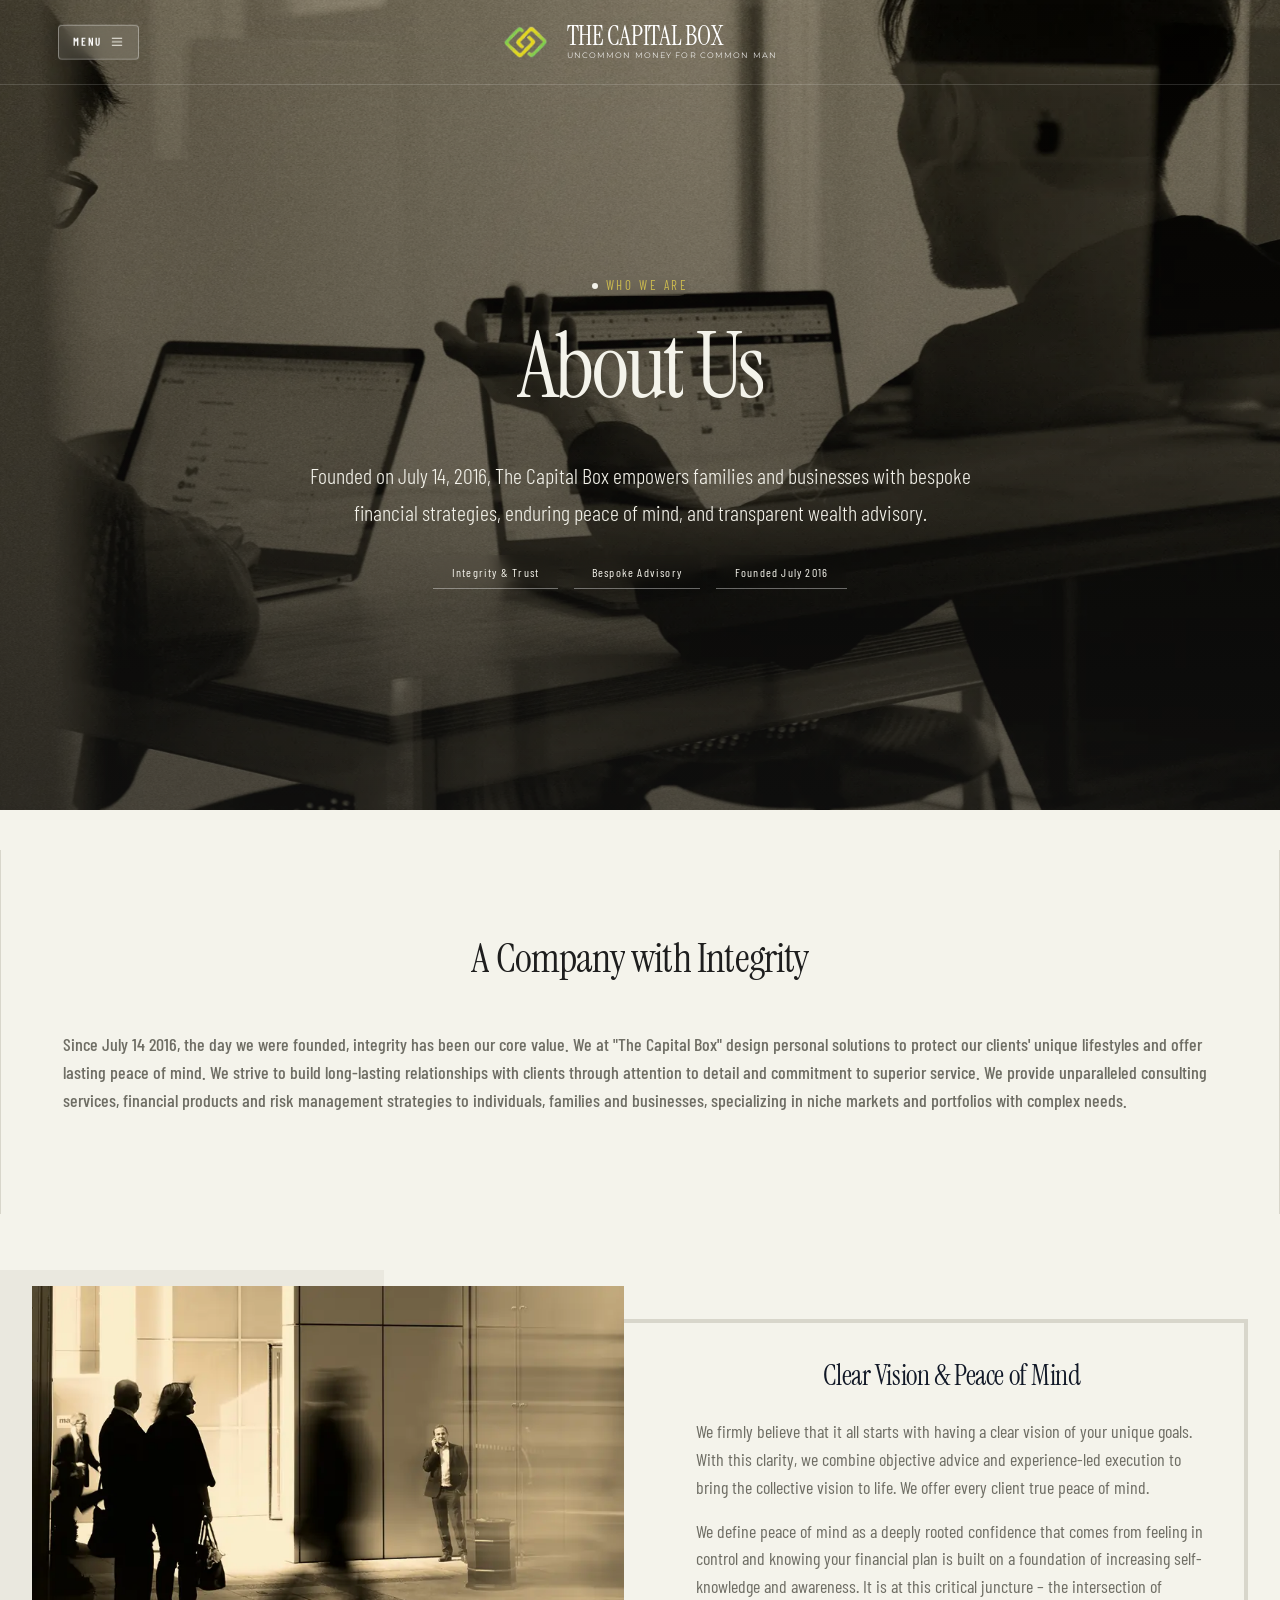
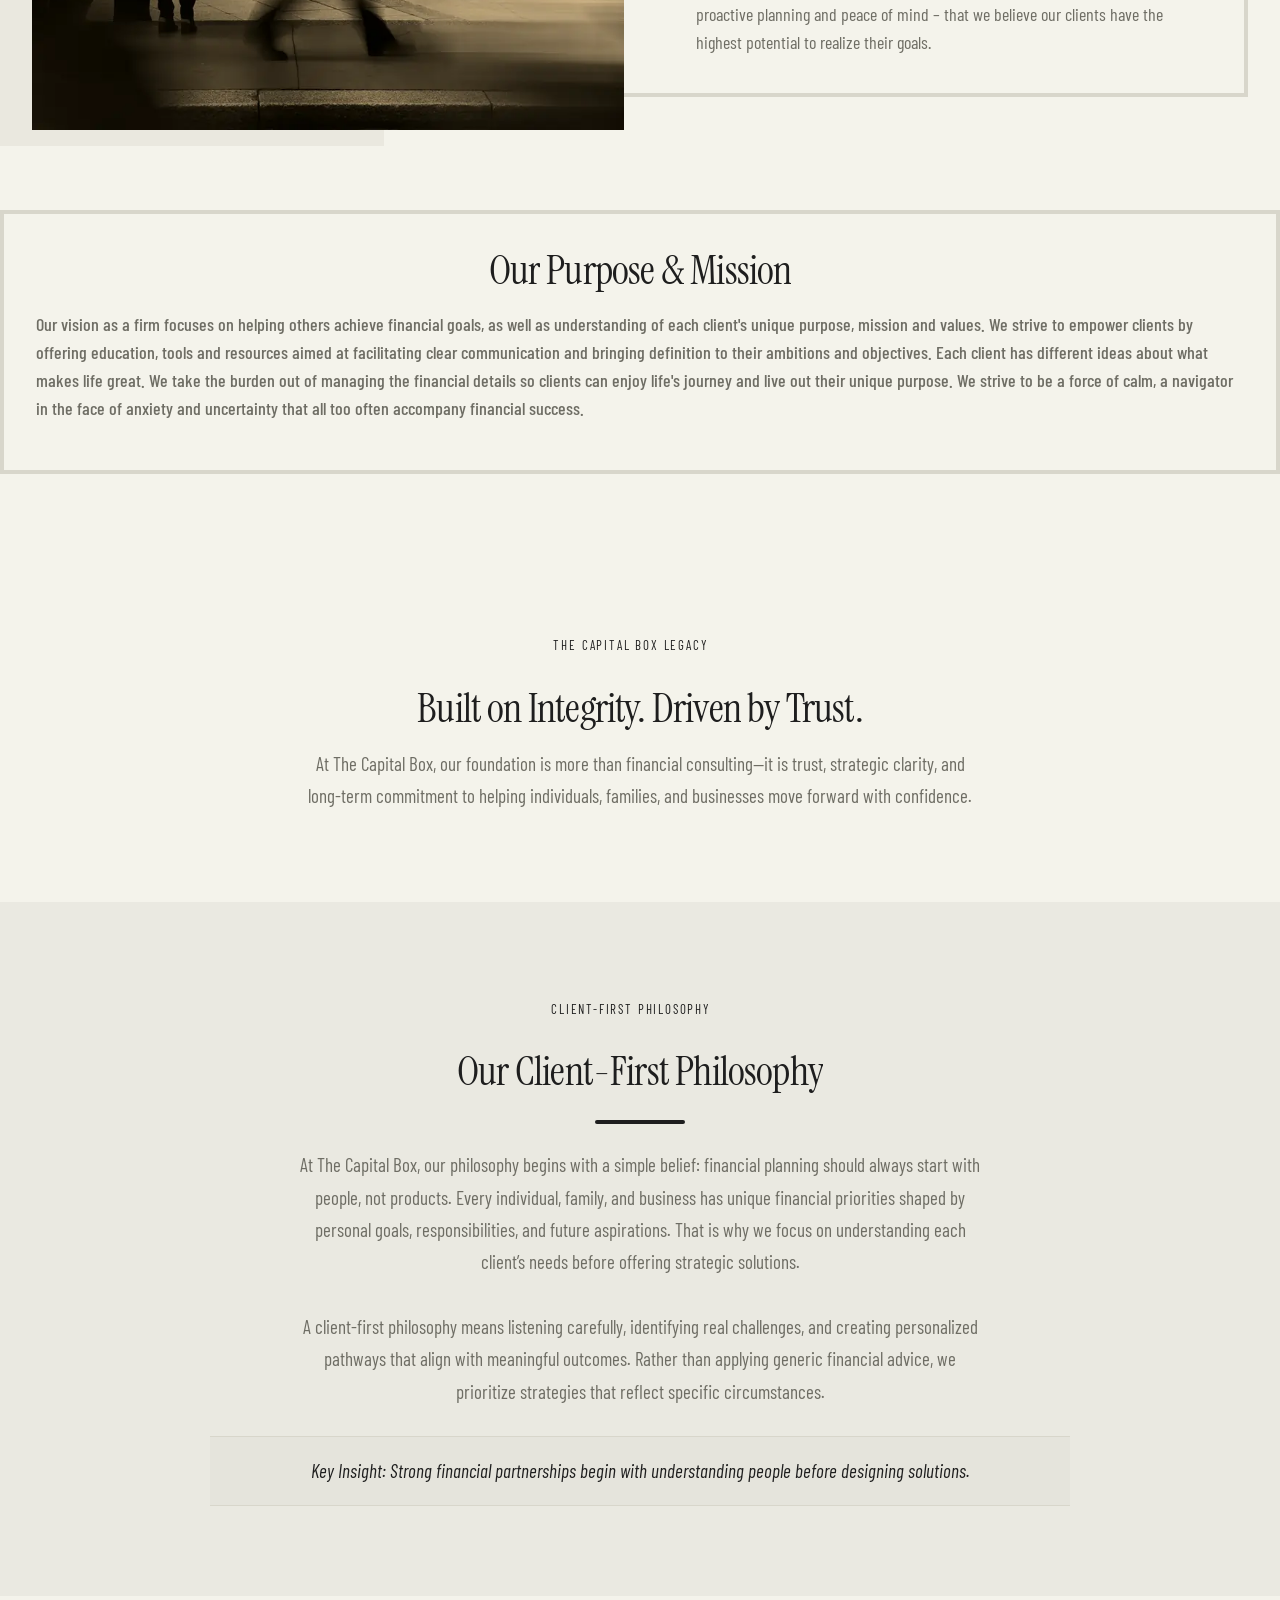
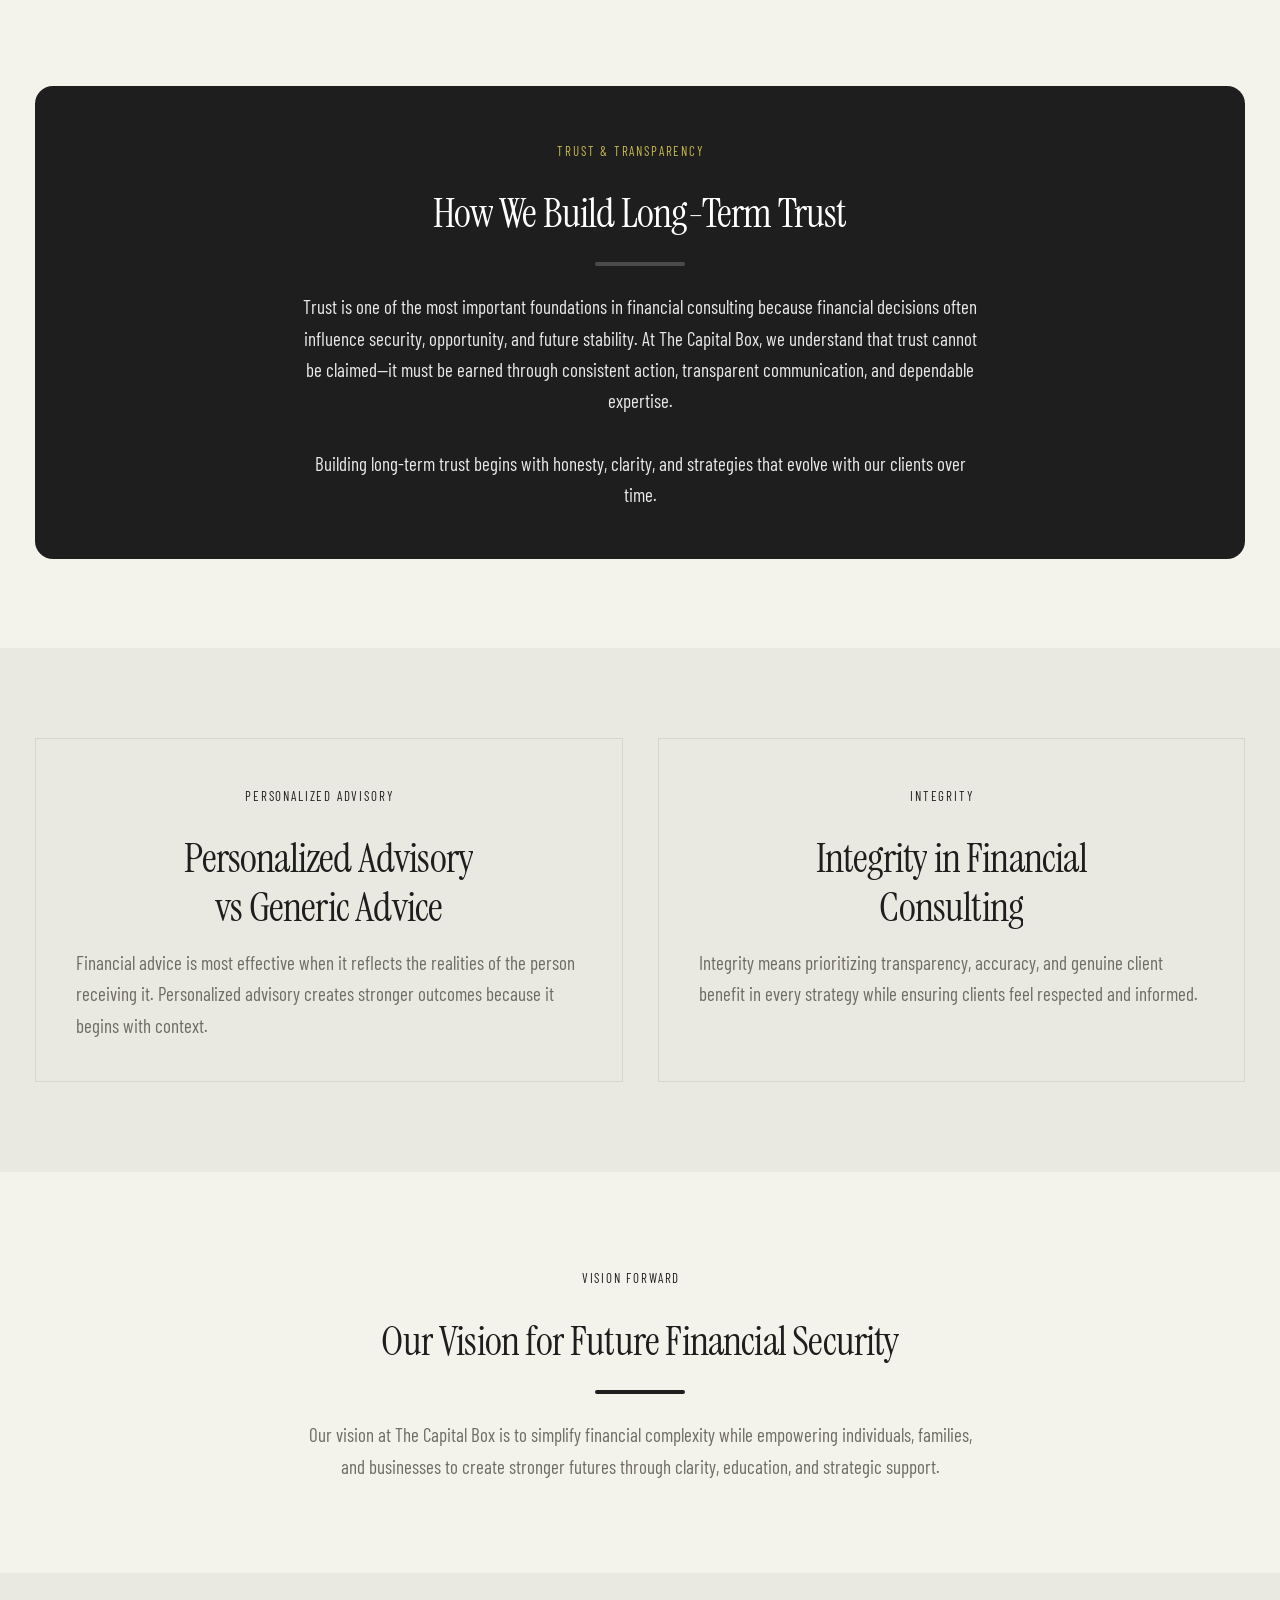
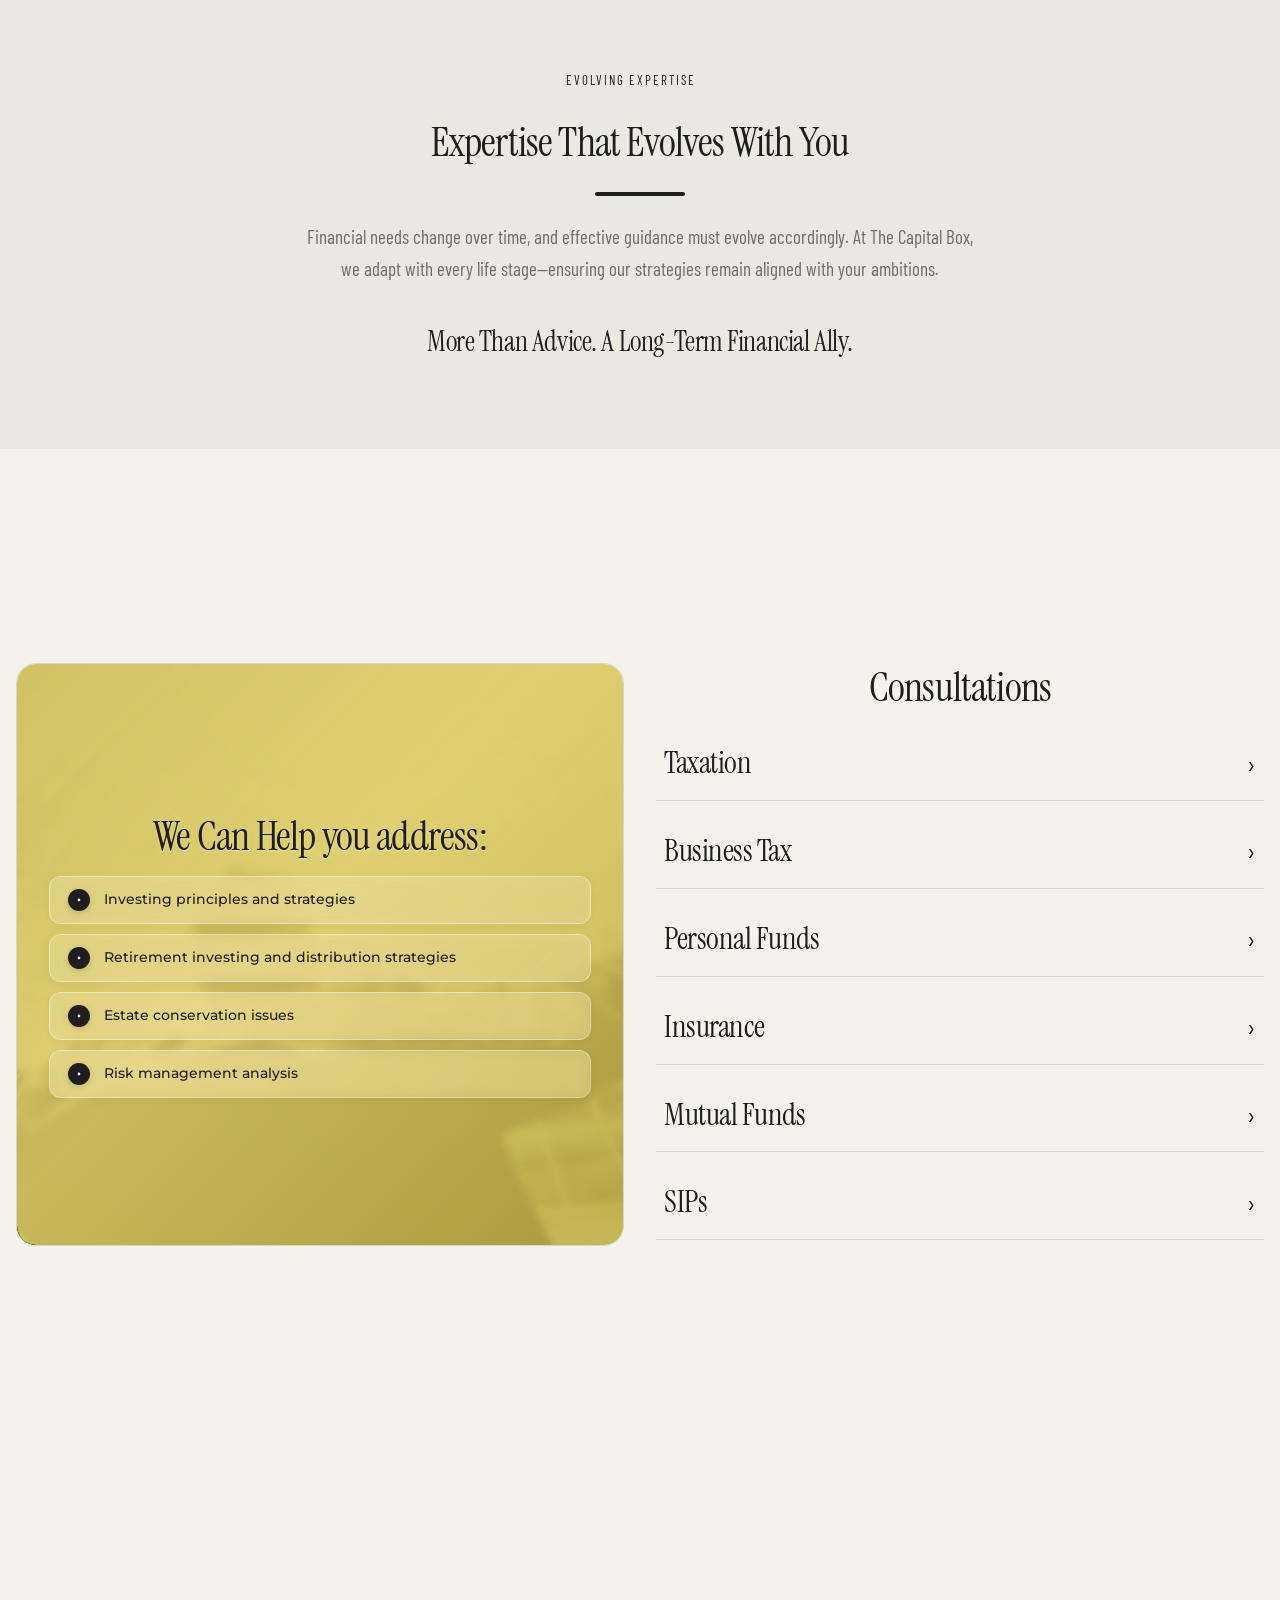
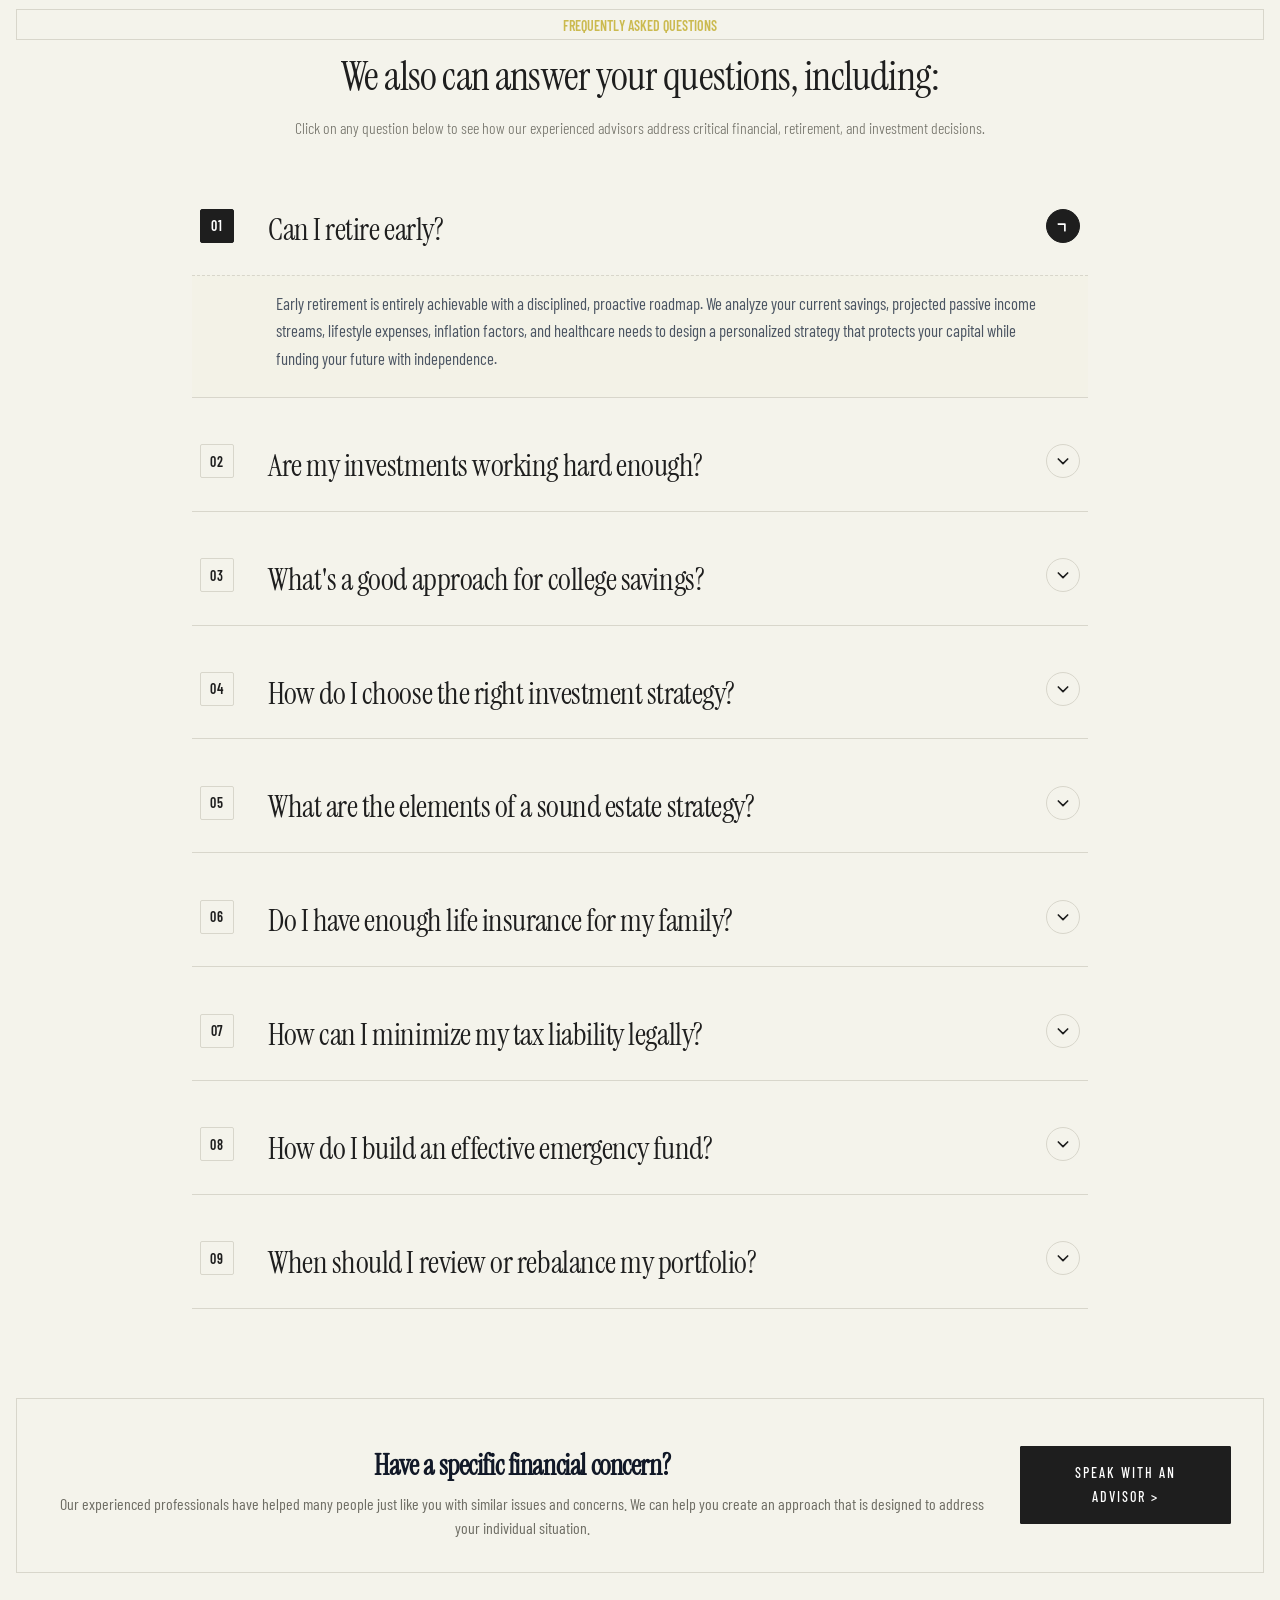
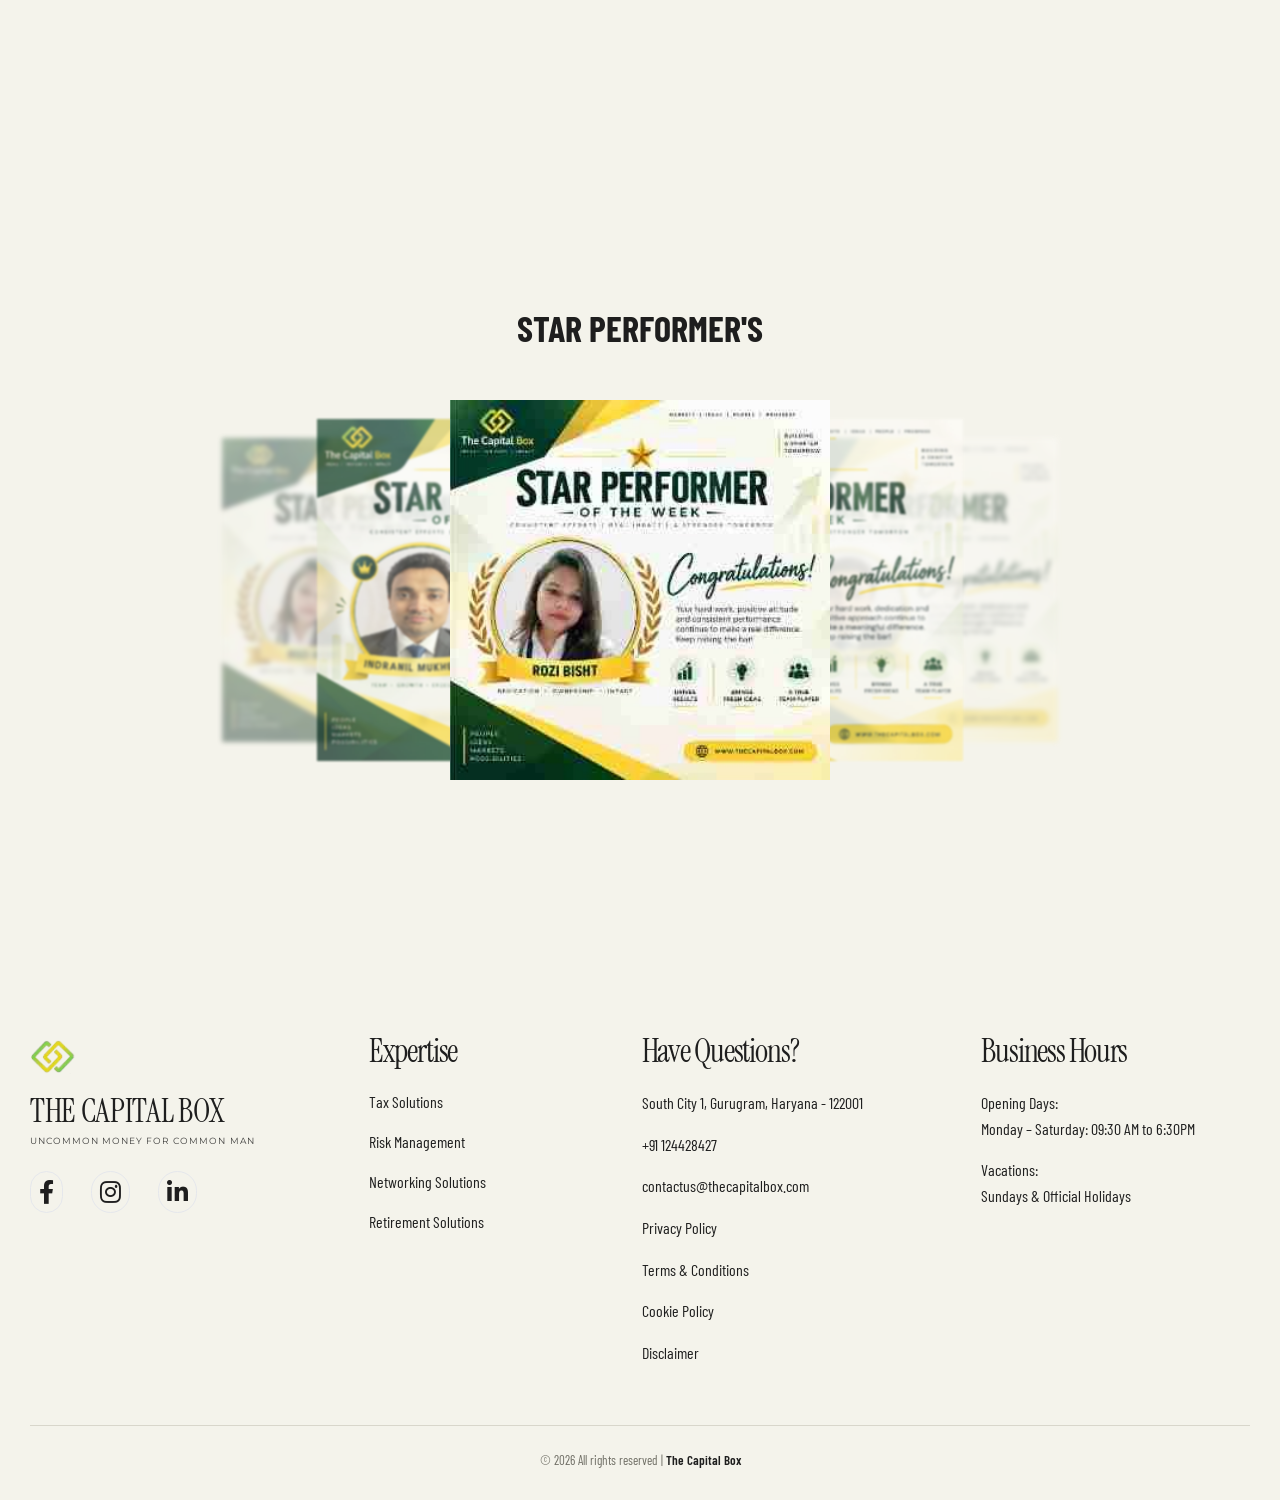
==== commit 260e23e8: "Apply latest website updates Co-authored-by: Copilot <223556219+Copilot@users.noreply.github.com>" ====
--- a/public_html/about.html
+++ b/public_html/about.html
@@ -129,9 +129,12 @@
     }
     .tcb-about-note{
     margin-top:25px;
-    padding:18px;
+    padding:18px 24px;
     background:#e5e4dc;
-    border-left:4px solid #1e1e1e;
+    border-top:1px solid #d8d6cb;
+    border-bottom:1px solid #d8d6cb;
+    border-left:none;
+    text-align:center;
     font-style:italic;
     }
     @media(max-width:768px){
@@ -142,8 +145,8 @@
     .tcb-about-title{font-size:28px;text-align:center;}
     }
     </style>
-    <link rel="stylesheet" href="editorial.css?v=7" />
-  <link rel="stylesheet" href="mobile.css?v=1" />
+    <link rel="stylesheet" href="editorial.css?v=38" />
+  <link rel="stylesheet" href="mobile.css?v=7" />
 </head>
 
 <body>
@@ -241,10 +244,7 @@
       </div>
       <a href="./about.html" class="block px-6 py-2 text-white hover:bg-primary">About</a>
       <a href="./contact.html" class="block px-6 py-2 text-white hover:bg-primary">Contact</a>
-      <div class="flex justify-center mt-4">
-        <a href="./careers.html"
-          class="text-white transition text-xl uppercase font-light border border-primary rounded-lg px-4 py-2 hover:bg-[#CBBA4F] hover:text-white hover:font-normal">Careers</a>
-      </div>
+      <a href="./careers.html" class="block px-6 py-2 text-white hover:bg-primary">Careers</a>
     </div>
   </nav>
   <main>
@@ -412,7 +412,7 @@
     <br><br>
     A client-first philosophy means listening carefully, identifying real challenges, and creating personalized pathways that align with meaningful outcomes. Rather than applying generic financial advice, we prioritize strategies that reflect specific circumstances.
     </p>
-    <div class="tcb-about-note">
+    <div class="tcb-about-note text-center" style="text-align: center;">
     Key Insight: Strong financial partnerships begin with understanding people before designing solutions.
     </div>
     </div>
@@ -1289,7 +1289,7 @@
       initConsultationAccordion();
     }
   </script>
-    <script src="editorial.js?v=3" defer></script>
+    <script src="editorial.js?v=4" defer></script>
   </body>
 
 </html>
--- a/public_html/editorial.css
+++ b/public_html/editorial.css
@@ -4,8 +4,11 @@
 body{background-color:var(--paper)!important;color:var(--ink);font-family:'Barlow Condensed',Arial,sans-serif!important;font-size:19px;line-height:1.5;overflow-x:clip}
 body :is(h1,h2,h3,h4){font-family:'Instrument Serif',Georgia,serif!important;font-weight:400!important;letter-spacing:-.035em!important;line-height:1.06!important;text-align:center!important}
 body main :is(h1,h2,h3,h4,h5,h6,.tcb-title,.tcb-about-title,.tcb-article-title){text-align:center!important}
-body .cb-split-heading{text-align:center!important}
-body h2{font-size:clamp(42px,5vw,76px)!important}body h3{font-size:clamp(30px,3.1vw,48px)!important}body h4{font-size:clamp(26px,2.7vw,40px)!important}
+body h2,body main h2,body .container h2{font-size:clamp(30px,3.2vw,44px)!important;line-height:1.18!important;letter-spacing:-0.02em!important}
+body .subpage-card-container h2{font-size:clamp(34px,3.6vw,50px)!important;line-height:1.15!important;letter-spacing:-0.025em!important}
+body h3:not(footer h3),body main h3:not(footer h3),body .container h3:not(footer h3){font-size:clamp(24px,2.2vw,32px)!important;line-height:1.22!important;letter-spacing:-0.015em!important}
+body h4,body main h4{font-size:clamp(21px,1.8vw,26px)!important;line-height:1.25!important;letter-spacing:-0.01em!important}
+body :is(h5,h6),body main :is(h5,h6){font-family:'Barlow Condensed',Arial,sans-serif!important;font-size:clamp(14px,1.1vw,17px)!important;font-weight:600!important;letter-spacing:0.12em!important;text-transform:uppercase!important;line-height:1.3!important}
 body p{line-height:1.55}
 body main :is(h5,h6,p.text-primary,h6.text-primary,p.gold-color,span.gold-color,.tcb-badge,.tcb-pill-badge,.subpage-hero-badge){color:var(--gold)!important}
 body .gold-color{color:var(--gold)!important}
@@ -15,8 +18,8 @@
 body main :is([class*='shadow'],.service-card){box-shadow:none!important}
 body main :is(.text-gray-500,.text-gray-600,.text-gray-700){color:var(--muted)!important}
 body main :is(.bg-gradient-to-r,.gradient-bg){background:var(--ink)!important}
-body main :is(a[class*='bg-primary'],button[class*='bg-primary'],button[type=submit],#send-message){border:1px solid var(--ink)!important;border-radius:1px!important;padding:16px 30px!important;font-size:14px!important;letter-spacing:.14em;font-weight:400!important;text-transform:uppercase;transition:background .35s,color .35s,transform .5s var(--ease)!important}
-body main :is(a[class*='bg-primary'],button[class*='bg-primary'],button[type=submit],#send-message):hover{background-color:var(--paper)!important;color:var(--ink)!important;transform:translateY(-3px)}
+body main :is(a[class*='bg-primary'],button[class*='bg-primary'],button[type=submit],#send-message,input[type=submit]){background-color:var(--ink)!important;color:#ffffff!important;border:1px solid var(--ink)!important;border-radius:1px!important;padding:14px 28px!important;font-size:14px!important;letter-spacing:.14em;font-weight:500!important;text-transform:uppercase;cursor:pointer!important;transition:background .35s,color .35s,border-color .35s,transform .3s var(--ease)!important}
+body main :is(a[class*='bg-primary'],button[class*='bg-primary'],button[type=submit],#send-message,input[type=submit]):hover{background-color:#383838!important;color:#ffffff!important;border-color:#383838!important;transform:translateY(-2px)}
 body a:focus-visible,body button:focus-visible{outline:2px solid #8d8069;outline-offset:5px}
 body #navbar{padding:18px 30px!important;background:transparent!important;box-shadow:none!important;border-bottom:1px solid rgba(255,255,255,.15)!important;transition:background .4s,border-color .4s,padding .3s!important}
 body #navbar.editorial-scrolled,body.editorial-document #navbar,body #navbar.bg-navColor,body #navbar:has(#mobile-menu:not(.hidden)),body.cb-menu-open #navbar{background:rgba(244,243,235,.98)!important;backdrop-filter:blur(16px);border-bottom:1px solid var(--line)!important;padding-top:12px!important;padding-bottom:12px!important}
@@ -81,7 +84,7 @@
 body main>.editorial-section>.container{padding-top:60px!important;padding-bottom:60px!important}
 body :is(.editorial-section>.absolute.bg-primary, .section3-bg, [class*='section3-bg']){background:var(--paper-split,#eae8df)!important}
 body :is(.tcb-article-section,.tcb-about-section) p{font-size:19px!important;line-height:1.65!important;color:var(--muted)!important}
-body :is(.tcb-article-section,.tcb-about-section) h4{font-size:clamp(36px,4vw,60px)!important}
+body :is(.tcb-article-section,.tcb-about-section) h4{font-size:clamp(22px,2vw,28px)!important;line-height:1.25!important}
 body :is(.tcb-article-section,.tcb-about-section) [class*='badge']{background:none!important;padding-left:0!important;color:var(--ink)!important;letter-spacing:.17em;text-transform:uppercase;font-size:13px!important;border-radius:0!important}
 body :is(.consultation-item,.faq-item){border:0!important;border-bottom:1px solid var(--line)!important;background:transparent!important}
 body :is(.consultation-header,.faq-header){padding:24px 8px!important;background:transparent!important;color:var(--ink)!important}
@@ -148,14 +151,15 @@
 body .faq-item.active .faq-header svg{rotate:45deg}
 @media(prefers-reduced-motion:reduce){body .hero-section,body .subpage-hero-img{animation:none!important;clip-path:none}}
 body :is(.tcb-card,.tcb-featured,.tcb-section-pop){background:transparent!important;border:1px solid var(--line)!important;border-top-width:1px!important;border-radius:0!important;box-shadow:none!important;color:var(--ink)!important;padding:40px!important}
-body :is(.tcb-card,.tcb-featured,.tcb-section-pop) :is(.tcb-title,.tcb-subtitle){color:var(--ink)!important}
-body .tcb-mini-note{background:#e5e4dc!important;border-left:1px solid var(--ink)!important;border-radius:0!important;color:var(--ink)!important;box-shadow:none!important;padding:20px!important;font-style:italic}
 body .tcb-divider{background:var(--line)!important;width:100%!important;height:1px!important}
 body .tcb-subtitle{font-family:'Barlow Condensed',Arial,sans-serif!important;font-weight:400!important;font-size:13px!important;letter-spacing:.16em;color:var(--muted)!important}
 body #navbar.editorial-scrolled img,body.editorial-document #navbar img,body #navbar:has(#mobile-menu:not(.hidden)) img{filter:grayscale(1) brightness(.4)!important}
 body main [class*='border-primary']{border-color:var(--line)!important}
 @media(max-width:767px){body :is(.tcb-card,.tcb-featured,.tcb-section-pop){padding:25px!important}}
-body .subpage-card-container{background-color:var(--paper)!important;border:1px solid var(--line)!important;border-radius:0!important;box-shadow:none!important}
+body .subpage-card-container{background-color:var(--paper)!important;border:1px solid var(--line)!important;border-radius:0!important;box-shadow:none!important;padding:clamp(30px,4vw,55px) clamp(20px,3vw,40px)!important}
+body .subpage-card-container :is(.bg-white,.rounded-xl,.border-4){background:transparent!important;border:none!important;box-shadow:none!important;border-radius:0!important;padding:0!important}
+body .subpage-card-container h2,body main .subpage-card-container h2{font-family:'Instrument Serif',Georgia,serif!important;font-size:clamp(34px,3.6vw,50px)!important;font-weight:400!important;letter-spacing:-0.025em!important;line-height:1.15!important;text-align:center!important;color:var(--ink,#1e1e1e)!important;margin:0 auto 20px!important;max-width:960px!important}
+body main :is([class*='card'],[class*='container']) h2,body main .container h2{font-family:'Instrument Serif',Georgia,serif!important;font-size:clamp(30px,3.2vw,44px)!important;font-weight:400!important;letter-spacing:-0.02em!important;line-height:1.18!important;text-align:center!important;color:var(--ink,#1e1e1e)!important;margin:0 auto 16px!important;max-width:860px!important}
 body main [style*='border'][style*='#CBBA4F'],body main [style*='border'][style*='#cbba4f'],body main [style*='border'][style*='#d4af37']{border-color:var(--line)!important}
 body .loader{border-color:var(--line)!important;border-top-color:var(--ink)!important}
 body #btn-direct-tax,body #btn-indirect-tax{border-radius:0!important;color:var(--ink)!important}
@@ -163,7 +167,7 @@
 body main [class*='article-card'],body main [class*='about-card']{background:transparent!important;border:1px solid var(--line)!important;border-top-width:1px!important;box-shadow:none!important;border-radius:0!important;transition:background .4s!important}
 body main [class*='article-card']:hover{background:#e5e4dc!important;transform:none!important;box-shadow:none!important}
 body main .tcb-pill-badge,body main [class*='tcb-'][class*='badge']{background:none!important;color:var(--ink)!important;border:0!important;border-radius:0!important;letter-spacing:.14em;font-family:'Barlow Condensed',Arial,sans-serif!important;font-size:13px!important;font-weight:400!important}
-body main .tcb-article-note{background:#e5e4dc!important;border-left:1px solid var(--ink)!important;border-radius:0!important;color:var(--ink)!important}
+body main :is(.tcb-mini-note,.tcb-about-note,.tcb-tax-note,.tcb-article-note,[class*='-note']){background:#e5e4dc!important;border:none!important;border-top:1px solid var(--line,#d8d6cb)!important;border-bottom:1px solid var(--line,#d8d6cb)!important;border-radius:0!important;color:var(--ink,#1e1e1e)!important;box-shadow:none!important;padding:20px 24px!important;font-style:italic!important;text-align:center!important;margin:28px auto 0!important;max-width:860px!important}
 /* Unified second pass: loader, motion sequencing, surfaces, and responsive fixes. */
 body #loading-spinner{display:none!important}
 body #cb-loader{position:fixed;inset:0;z-index:10000;background:var(--paper);color:var(--ink);display:flex;align-items:center;justify-content:center;flex-direction:column;overflow:hidden;pointer-events:auto;animation:cb-loader-safety 0s 5s forwards}
@@ -204,8 +208,11 @@
 .cb-view-cursor.is-visible{scale:1;opacity:1}
 body main .cb-paper-surface{background-color:var(--paper)!important}
 body main .cb-soft-surface{background:#e5e4dc!important;color:var(--ink)!important}
-body main .cb-dark-surface{background:var(--ink)!important;color:var(--paper)!important}
-body main .cb-dark-surface :is(p,h2,h3,h4,h5,h6,span,li,i){color:var(--paper)!important}
+body main :is(.cb-dark-surface,.tcb-about-dark,.tcb-network-hero,.tcb-retire-hero,[class*='-dark']){background:var(--ink,#1e1e1e)!important;color:#ffffff!important}
+body main :is(.cb-dark-surface,.tcb-about-dark,.tcb-network-hero,.tcb-retire-hero,[class*='-dark']) :is(h1,h2,h3,h4,h5,h6,div,span,li,i,a,.tcb-about-title,.tcb-network-title,.tcb-retire-title){color:#ffffff!important}
+body main :is(.cb-dark-surface,.tcb-about-dark,.tcb-network-hero,.tcb-retire-hero,[class*='-dark']) :is(p,.tcb-about-text,.tcb-network-sub,.tcb-retire-sub){color:rgba(255,255,255,.9)!important}
+body main :is(.cb-dark-surface,.tcb-about-dark,.tcb-network-hero,.tcb-retire-hero,[class*='-dark']) :is(.tcb-badge,.tcb-pill-badge,.tcb-about-badge,.tcb-network-badge,.tcb-retire-badge){color:var(--gold,#cbba4f)!important}
+body main :is(.cb-dark-surface,.tcb-about-dark,.tcb-network-hero,.tcb-retire-hero) :is(.tcb-about-divider,.tcb-divider,hr){background:rgba(255,255,255,.2)!important}
 body main .cb-no-shadow{box-shadow:none!important}
 body main .cb-border{border-color:var(--line)!important}
 body main :is([class*='article-card'],[class*='tcb-card'],.service-card){border-radius:0!important;border:0!important;border-top:1px solid var(--line)!important;padding:36px 0!important;background:transparent!important}
@@ -234,15 +241,27 @@
 body main button[id^='btn-'].bg-white{background-color:transparent!important;color:var(--ink)!important;border-color:var(--line)!important}
 body main button[id^='btn-']:hover{border-color:var(--ink)!important}
 body main .paragraph-wrapper p,body main :is(#purpose-content,#vision-content,#philosophy-content){background-color:var(--gold-bg)!important;color:#2d2c28!important;border:1px solid #d5cfb8!important;padding:22px 24px!important;border-radius:3px!important;font-size:15px!important;line-height:1.65!important;box-shadow:none!important}
-body main :is(.faq-item,.consultation-item){box-shadow:none!important;transition:background .35s}
-body main :is(.faq-header,.consultation-header){font-size:24px!important;text-transform:none!important;letter-spacing:0!important}
-body main .faq-header h3{font-size:clamp(24px,2.4vw,36px)!important;line-height:1.2!important}
-body footer{position:relative;padding-top:80px!important;background-color:var(--paper)!important;color:var(--ink)!important;border-top:1px solid var(--line)}
-body footer :is(h2,h3,p,li,a,span,i){color:var(--ink)!important}
+body main :is(.faq-item,.consultation-item){box-shadow:none!important;border-color:var(--line,#d8d6cb)!important;transition:background .35s}
+body main :is(.faq-header,.consultation-header){font-size:clamp(26px,2.4vw,36px)!important;padding:18px 8px!important;text-transform:none!important;letter-spacing:0!important}
+body main :is(.faq-header,.consultation-header) :is(span:first-child:not(.faq-number),p:first-child,h3,h4){font-family:'Instrument Serif',Georgia,serif!important;font-size:clamp(26px,2.4vw,36px)!important;font-weight:400!important;letter-spacing:-0.015em!important;line-height:1.2!important;color:var(--ink,#1e1e1e)!important}
+body main :is(.consultation-arrow,.faq-arrow){font-size:26px!important;font-weight:400!important;color:var(--ink,#1e1e1e)!important}
+body main .faq-header h3{font-size:clamp(24px,2.2vw,32px)!important;line-height:1.2!important;color:var(--ink,#1e1e1e)!important;text-align:left!important}
+body main .faq-number{display:inline-flex!important;align-items:center!important;justify-content:center!important;width:34px!important;height:34px!important;min-width:34px!important;border-radius:2px!important;background:transparent!important;border:1px solid var(--line,#d8d6cb)!important;color:var(--ink,#1e1e1e)!important;font-family:'Barlow Condensed',Arial,sans-serif!important;font-size:14px!important;font-weight:600!important;letter-spacing:0.04em!important;margin-right:14px!important;flex-shrink:0!important;transition:all .25s ease!important}
+body main .faq-item.active .faq-number,body main .faq-item:hover .faq-number{background:var(--ink,#1e1e1e)!important;color:#ffffff!important;border-color:var(--ink,#1e1e1e)!important}
+body main .faq-icon-wrapper{display:inline-flex!important;align-items:center!important;justify-content:center!important;width:34px!important;height:34px!important;min-width:34px!important;border-radius:50%!important;background:transparent!important;border:1px solid var(--line,#d8d6cb)!important;color:var(--ink,#1e1e1e)!important;flex-shrink:0!important;transition:all .3s ease!important}
+body main .faq-icon-wrapper svg{stroke:var(--ink,#1e1e1e)!important;color:var(--ink,#1e1e1e)!important}
+body main .faq-item.active .faq-icon-wrapper{background:var(--ink,#1e1e1e)!important;border-color:var(--ink,#1e1e1e)!important;color:#ffffff!important}
+body main .faq-item.active .faq-icon-wrapper svg{stroke:#ffffff!important;color:#ffffff!important}
+body footer{position:relative;padding:80px 30px 30px!important;background-color:var(--paper,#f4f3eb)!important;color:var(--ink,#1e1e1e)!important;border-top:1px solid var(--line,#d8d6cb)}
+body footer>div:first-child{max-width:1400px!important;margin:0 auto!important;display:grid!important;grid-template-columns:1.3fr 1fr 1.3fr 1.2fr!important;gap:48px!important;align-items:start!important}
+body footer>div:first-child>div{display:flex!important;flex-direction:column!important;align-items:flex-start!important;text-align:left!important;padding:0!important}
+body footer h3{text-align:left!important;font-family:'Instrument Serif',Georgia,serif!important;font-size:clamp(32px,2.5vw,42px)!important;font-weight:400!important;line-height:1.15!important;margin-bottom:20px!important;color:var(--ink,#1e1e1e)!important}
+body footer :is(p,li,a,span,div){text-align:left!important;color:var(--ink,#1e1e1e)!important}
+body footer ul{padding:0!important;margin:0!important;list-style:none!important;display:flex!important;flex-direction:column!important;gap:8px!important;text-align:left!important}
+body footer a{transition:opacity .2s ease!important;display:inline-block!important;text-align:left!important}
+body footer a:hover{opacity:.6!important;color:var(--ink,#1e1e1e)!important}
 body footer img{filter:none!important}
-body footer>div:last-child{border-color:var(--line)!important}
-body footer a:hover{color:var(--ink)!important}
-body footer ul{line-height:1.7}
+body footer>div:last-child{border-top:1px solid var(--line,#d8d6cb)!important;margin-top:60px!important;padding-top:24px!important;text-align:center!important;font-size:13px!important;color:var(--muted,#6e6d64)!important}
 body main :is(.testimonial-gradient-bg,.yellow-blob){display:none!important}
 body main :is(.quote-icon,.testimonial-quote-icon){color:var(--ink)!important;background:none!important}
 body main :is(.testimonial-carousel-track)>div{border-radius:0!important;box-shadow:none!important}
@@ -297,22 +316,31 @@
 /* Keep the original contact photo visible beneath its readable text panel. */
 body main .flip-card-front>div{background-image:url('public/assets/home-04-bg-img.webp')!important;background-size:cover!important;background-position:center!important;background-color:var(--ink)!important}
 body main .flip-card-front>div>div:last-child{background:rgba(30,30,30,.88)!important;color:var(--paper)!important}
-body main .flip-card-front :is(h3,p){color:var(--paper)!important;opacity:1!important}
 body main .flip-card-front #send-message{background-color:var(--paper)!important;color:var(--ink)!important;border-color:var(--paper)!important}
 body main .flip-card-front #send-message:hover{background:transparent!important;color:var(--paper)!important}
+body main #form-container button[type=submit],
+body main #contact-form button[type=submit],
+body main button[type=submit]{background-color:var(--ink,#1e1e1e)!important;color:#ffffff!important;border:1px solid var(--ink,#1e1e1e)!important;display:inline-flex!important;align-items:center!important;justify-content:center!important}
+body main #form-container button[type=submit]:hover,
+body main #contact-form button[type=submit]:hover,
+body main button[type=submit]:hover{background-color:#383838!important;color:#ffffff!important;border-color:#383838!important}
+body main #contact-form input,
+body main #contact-form textarea{background-color:#ffffff!important;border:1px solid #d8d6cb!important;border-radius:2px!important;padding:13px 16px!important;font-size:15px!important;color:#1e1e1e!important;font-family:'Barlow Condensed',Arial,sans-serif!important;transition:border-color .25s ease,box-shadow .25s ease!important}
+body main #contact-form input:focus,
+body main #contact-form textarea:focus{border-color:#1e1e1e!important;outline:none!important;box-shadow:0 0 0 1px #1e1e1e!important}
 @media(max-width:767px){body main .flip-card-front>div>div:first-child{height:220px!important;flex-shrink:0}body main .flip-card-front>div>div:last-child{width:100%!important;padding:30px 24px!important}}
 /* High-contrast badge pills */
 :is(.tcb-risk-badge,.tcb-retire-badge,.tcb-network-badge,.tcb-tax-badge){color:#ffffff!important}
 body main .tcb-risk-banner h3{color:#CBBA4F!important}
 /* Policy & Disclaimer container heading sizes */
-body .container h1{font-size:28px!important;font-weight:700!important;line-height:1.25!important;text-align:center!important;margin-bottom:8px!important}
-body .container h2{font-size:19px!important;font-weight:700!important;line-height:1.35!important;text-align:center!important;margin-top:26px!important;margin-bottom:10px!important}
-body .container h3{font-size:16px!important;font-weight:600!important;line-height:1.4!important;text-align:center!important;margin-top:18px!important;margin-bottom:8px!important}
+body :is(.policy-container,.terms-container,.disclaimer-container,.cookie-container) h1{font-size:28px!important;font-weight:700!important;line-height:1.25!important;text-align:center!important;margin-bottom:8px!important}
+body :is(.policy-container,.terms-container,.disclaimer-container,.cookie-container) h2{font-size:22px!important;font-weight:700!important;line-height:1.35!important;text-align:left!important;margin-top:26px!important;margin-bottom:10px!important}
+body :is(.policy-container,.terms-container,.disclaimer-container,.cookie-container) h3{font-size:18px!important;font-weight:600!important;line-height:1.4!important;text-align:left!important;margin-top:18px!important;margin-bottom:8px!important}
 /* Compact footer brand: Exact match to Photo 1 across all pages */
 body footer>div:first-child>div:first-child{min-width:0!important;display:flex!important;flex-direction:column!important;align-items:flex-start!important;justify-content:flex-start!important;gap:18px!important}
 body footer>div:first-child>div:first-child>div:first-child{display:flex!important;flex-direction:column!important;align-items:flex-start!important;justify-content:flex-start!important;gap:14px!important;width:100%!important}
 body footer>div:first-child>div:first-child img{width:46px!important;height:46px!important;max-width:46px!important;object-fit:contain!important;filter:none!important;margin:0!important}
-body footer>div:first-child>div:first-child :is(h2,h3,h4,p:first-child,div>h2,div>h3,div>p:first-child){font-family:'Instrument Serif',Georgia,serif!important;font-size:26px!important;font-weight:400!important;line-height:1.15!important;letter-spacing:-0.01em!important;white-space:nowrap!important;text-transform:uppercase!important;margin:0 0 6px 0!important;text-align:left!important;color:var(--ink)!important}
+body footer>div:first-child>div:first-child :is(h2,h3,h4,p:first-child,div>h2,div>h3,div>p:first-child){font-family:'Instrument Serif',Georgia,serif!important;font-size:32px!important;font-weight:400!important;line-height:1.15!important;letter-spacing:-0.01em!important;white-space:nowrap!important;text-transform:uppercase!important;margin:0 0 6px 0!important;text-align:left!important;color:var(--ink)!important}
 body footer>div:first-child>div:first-child div>p:last-child,body footer>div:first-child>div:first-child p.text-xs,body footer>div:first-child>div:first-child p.text-sm{font-family:'Montserrat','Barlow Condensed',sans-serif!important;font-size:8.5px!important;font-weight:400!important;letter-spacing:0.12em!important;line-height:1.3!important;white-space:nowrap!important;text-transform:uppercase!important;margin:0!important;text-align:left!important;color:var(--ink)!important;opacity:0.85!important}
 body footer>div:first-child>div:first-child .flex.space-x-4{display:flex!important;flex-direction:row!important;align-items:center!important;justify-content:flex-start!important;gap:12px!important;margin-top:6px!important}
 @media(max-width:767px){
@@ -339,3 +367,202 @@
   border-radius: 12px !important;
   display: block !important;
 }
+
+/* ========================================================
+   Attractive Interactive Consultation Card Animation
+   ======================================================== */
+.consultation-card {
+  position: relative !important;
+  border-radius: 20px !important;
+  overflow: hidden !important;
+  min-height: 480px !important;
+  display: flex !important;
+  width: 100% !important;
+  perspective: 1200px !important;
+  transform-style: preserve-3d !important;
+  border: 1px solid rgba(255, 255, 255, 0.45) !important;
+  box-shadow: 0 20px 45px -15px rgba(30, 30, 30, 0.15), 0 0 0 1px rgba(203, 186, 79, 0.3) !important;
+  transition: transform 0.6s cubic-bezier(0.16, 1, 0.3, 1), box-shadow 0.6s cubic-bezier(0.16, 1, 0.3, 1), border-color 0.5s ease !important;
+  will-change: transform, box-shadow;
+  cursor: default;
+}
+
+.consultation-card:hover {
+  transform: translateY(-8px) scale(1.015) !important;
+  border-color: rgba(255, 255, 255, 0.8) !important;
+  box-shadow: 0 32px 64px -16px rgba(30, 30, 30, 0.28), 0 0 0 1.5px rgba(203, 186, 79, 0.75), 0 12px 32px rgba(203, 186, 79, 0.25) !important;
+}
+
+/* Background image zoom & subtle contrast shift */
+.consultation-card .consultation-card-bg {
+  position: absolute !important;
+  inset: 0 !important;
+  width: 100% !important;
+  height: 100% !important;
+  object-fit: cover !important;
+  z-index: 1 !important;
+  transform: scale(1.02);
+  transition: transform 1.2s cubic-bezier(0.16, 1, 0.3, 1), filter 0.8s ease !important;
+  filter: brightness(0.96) contrast(1.05);
+}
+
+.consultation-card:hover .consultation-card-bg {
+  transform: scale(1.1) !important;
+  filter: brightness(1.02) contrast(1.1) !important;
+}
+
+/* Luxury Warm Gold Frosted Glass Overlay */
+.consultation-card .consultation-card-overlay {
+  position: relative !important;
+  z-index: 2 !important;
+  width: 100% !important;
+  height: 100% !important;
+  background: linear-gradient(135deg, rgba(203, 186, 79, 0.88) 0%, rgba(220, 203, 98, 0.91) 45%, rgba(193, 175, 66, 0.88) 100%) !important;
+  backdrop-filter: blur(4px) !important;
+  -webkit-backdrop-filter: blur(4px) !important;
+  padding: 2.5rem 2rem !important;
+  display: flex !important;
+  flex-direction: column !important;
+  justify-content: center !important;
+  transition: background 0.6s ease, backdrop-filter 0.6s ease !important;
+}
+
+.consultation-card:hover .consultation-card-overlay {
+  background: linear-gradient(135deg, rgba(203, 186, 79, 0.92) 0%, rgba(226, 210, 106, 0.94) 45%, rgba(198, 180, 71, 0.92) 100%) !important;
+  backdrop-filter: blur(6px) !important;
+  -webkit-backdrop-filter: blur(6px) !important;
+}
+
+/* Diagonal Specular Sheen Sweep Animation */
+.consultation-card::after {
+  content: '' !important;
+  position: absolute !important;
+  inset: -60% -60% !important;
+  width: 220% !important;
+  height: 220% !important;
+  background: linear-gradient(
+    115deg,
+    transparent 0%,
+    transparent 42%,
+    rgba(255, 255, 255, 0.48) 50%,
+    transparent 58%,
+    transparent 100%
+  ) !important;
+  transform: translateX(-100%) translateY(-100%) rotate(25deg) !important;
+  transition: transform 1.2s cubic-bezier(0.19, 1, 0.22, 1), opacity 0.5s ease !important;
+  pointer-events: none !important;
+  z-index: 5 !important;
+  opacity: 0;
+}
+
+.consultation-card:hover::after {
+  transform: translateX(100%) translateY(100%) rotate(25deg) !important;
+  opacity: 1 !important;
+}
+
+/* Card Heading Styling & Lift */
+.consultation-card-overlay h2,
+.consultation-card-overlay h3 {
+  font-family: 'Instrument Serif', Georgia, serif !important;
+  font-size: clamp(28px, 2.6vw, 40px) !important;
+  font-weight: 400 !important;
+  letter-spacing: -0.02em !important;
+  line-height: 1.2 !important;
+  color: #1e1e1e !important;
+  transition: transform 0.4s var(--ease), text-shadow 0.4s ease !important;
+  text-shadow: 0 1px 2px rgba(255, 255, 255, 0.4) !important;
+}
+
+.consultation-card:hover .consultation-card-overlay :is(h2, h3) {
+  transform: translateY(-2px) !important;
+}
+
+/* Frosted Interactive Glass List Items */
+.consultation-card-overlay ul {
+  list-style: none !important;
+  padding: 0 !important;
+  margin: 0 !important;
+  display: flex !important;
+  flex-direction: column !important;
+  gap: 10px !important;
+}
+
+.consultation-card-overlay ul li,
+.tcb-advantages-list li {
+  position: relative !important;
+  background: rgba(255, 255, 255, 0.22) !important;
+  border: 1px solid rgba(255, 255, 255, 0.38) !important;
+  border-radius: 12px !important;
+  padding: 12px 18px !important;
+  margin-bottom: 0 !important;
+  backdrop-filter: blur(6px) !important;
+  -webkit-backdrop-filter: blur(6px) !important;
+  box-shadow: 0 2px 8px rgba(0, 0, 0, 0.04) !important;
+  display: flex !important;
+  align-items: center !important;
+  text-align: left !important;
+  color: #1e1e1e !important;
+  font-family: 'Montserrat', 'Barlow Condensed', sans-serif !important;
+  font-size: clamp(14px, 1.1vw, 16px) !important;
+  font-weight: 500 !important;
+  line-height: 1.4 !important;
+  transition: all 0.35s cubic-bezier(0.16, 1, 0.3, 1) !important;
+  cursor: pointer;
+}
+
+.consultation-card-overlay ul li:hover,
+.tcb-advantages-list li:hover {
+  background: rgba(255, 255, 255, 0.55) !important;
+  border-color: rgba(255, 255, 255, 0.88) !important;
+  transform: translateX(8px) scale(1.015) !important;
+  box-shadow: 0 6px 18px rgba(30, 30, 30, 0.1) !important;
+  color: #000000 !important;
+}
+
+/* Bullet icon badge in list item */
+.consultation-card-overlay ul li > span:first-child,
+.tcb-advantages-bullet {
+  display: inline-flex !important;
+  align-items: center !important;
+  justify-content: center !important;
+  width: 22px !important;
+  height: 22px !important;
+  min-width: 22px !important;
+  border-radius: 50% !important;
+  background: #1e1e1e !important;
+  color: #ffffff !important;
+  font-size: 11px !important;
+  line-height: 1 !important;
+  font-weight: bold !important;
+  margin-right: 14px !important;
+  flex-shrink: 0 !important;
+  box-shadow: 0 2px 6px rgba(0, 0, 0, 0.15) !important;
+  transition: transform 0.35s cubic-bezier(0.16, 1, 0.3, 1), background 0.3s ease, color 0.3s ease !important;
+}
+
+.consultation-card-overlay ul li:hover > span:first-child,
+.tcb-advantages-list li:hover .tcb-advantages-bullet {
+  transform: scale(1.2) rotate(90deg) !important;
+  background: #ffffff !important;
+  color: #1e1e1e !important;
+}
+
+/* Responsive adjustment */
+@media (max-width: 767px) {
+  .consultation-card {
+    min-height: auto !important;
+    border-radius: 16px !important;
+  }
+  .consultation-card-overlay {
+    padding: 1.75rem 1.25rem !important;
+  }
+  .consultation-card-overlay ul li,
+  .tcb-advantages-list li {
+    padding: 10px 14px !important;
+    font-size: 14px !important;
+  }
+  .consultation-card-overlay ul li:hover,
+  .tcb-advantages-list li:hover {
+    transform: translateX(4px) !important;
+  }
+}
--- a/public_html/mobile.css
+++ b/public_html/mobile.css
@@ -7,9 +7,10 @@
  body main :is(.container,.max-w-7xl,.tcb-container){max-width:100%!important;min-width:0!important}
  body main :is(.grid,.flex)>*{min-width:0}
  body main :is(h1,h2,h3,h4,p,li,a,label){overflow-wrap:break-word}
- body main h2{font-size:clamp(34px,9vw,48px)!important}
- body main h3{font-size:clamp(28px,7.5vw,38px)!important}
- body main h4,body main .tcb-title{font-size:clamp(28px,8.5vw,42px)!important}
+ body main h2{font-size:clamp(26px,7vw,34px)!important;line-height:1.2!important;margin-bottom:14px!important}
+ body main h3:not(footer h3){font-size:clamp(20px,5.5vw,26px)!important;line-height:1.25!important;margin-bottom:12px!important}
+ body main h4,body main .tcb-title{font-size:clamp(18px,4.8vw,22px)!important;line-height:1.3!important}
+ body main :is(h5,h6){font-size:13px!important;letter-spacing:0.1em!important}
  body main .cb-word-mask{max-width:100%;overflow:visible;vertical-align:baseline}
  body main .cb-word{white-space:normal;overflow-wrap:anywhere;max-width:100%}
  body #navbar{padding:12px 16px!important}
@@ -74,14 +75,16 @@
  body main button[id^='btn-']{min-height:44px!important;max-width:100%;font-size:13px!important;letter-spacing:.02em!important}
  body main .paragraph-wrapper{height:auto!important;min-height:0!important}
  body footer{padding:48px 22px 26px!important}
- body footer .grid{grid-template-columns:minmax(0,1fr)!important;gap:34px!important}
- body footer a{overflow-wrap:anywhere}
- body footer h3{font-size:26px!important}
- body footer>div:first-child>div:first-child :is(h2,h3,h4,p:first-child){font-size:22px!important;white-space:nowrap!important}
+ body footer>div:first-child{grid-template-columns:minmax(0,1fr)!important;gap:34px!important}
+ body footer>div:first-child>div{align-items:flex-start!important;text-align:left!important}
+ body footer a{overflow-wrap:anywhere;text-align:left!important}
+ body footer h3{font-size:30px!important;text-align:left!important;margin-bottom:14px!important}
+ body footer>div:first-child>div:first-child :is(h2,h3,h4,p:first-child){font-size:26px!important;white-space:nowrap!important}
  body .cb-loader-gallery{max-width:100%;gap:8px}
  body .cb-loader-caption{font-size:30px!important}
 }
 @media(min-width:768px) and (max-width:1023px){
+ body footer>div:first-child{grid-template-columns:repeat(2,minmax(0,1fr))!important;gap:40px!important}
  body .service-box-container .grid{grid-template-columns:repeat(2,minmax(0,1fr))!important}
  body .service-box-container a:nth-child(2){border-right:0!important}
  body main .tcb-grid,body main .tcb-articles-grid{gap:30px!important}
@@ -97,4 +100,5 @@
 @media(max-width:767px){
  body main .tcb-container.tcb-section-pop{width:calc(100% - 40px)!important;margin-left:auto!important;margin-right:auto!important;padding:30px 0!important}
  body main .tcb-container:not(.tcb-section-pop){padding-left:20px!important;padding-right:20px!important}
+ body main :is(.faq-header,.consultation-header) :is(span:first-child,p:first-child,h3,h4){font-size:24px!important}
 }
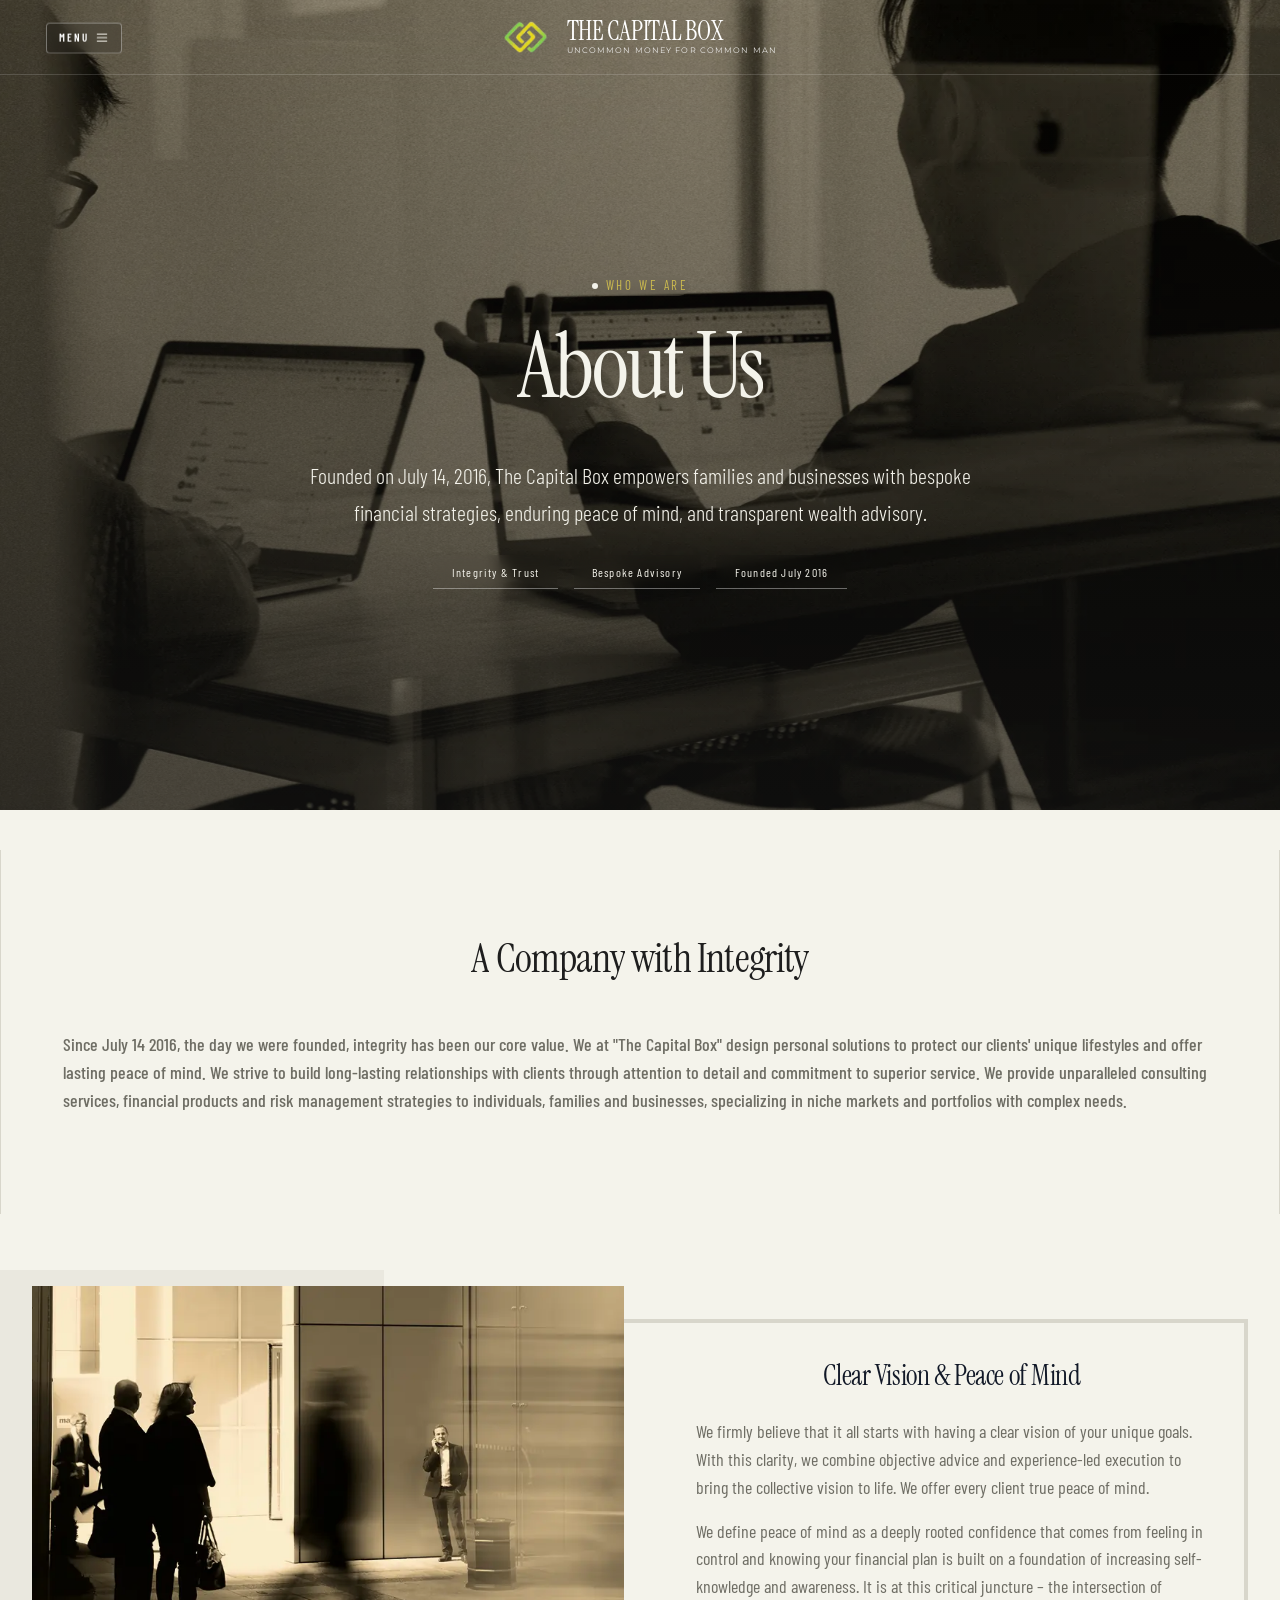
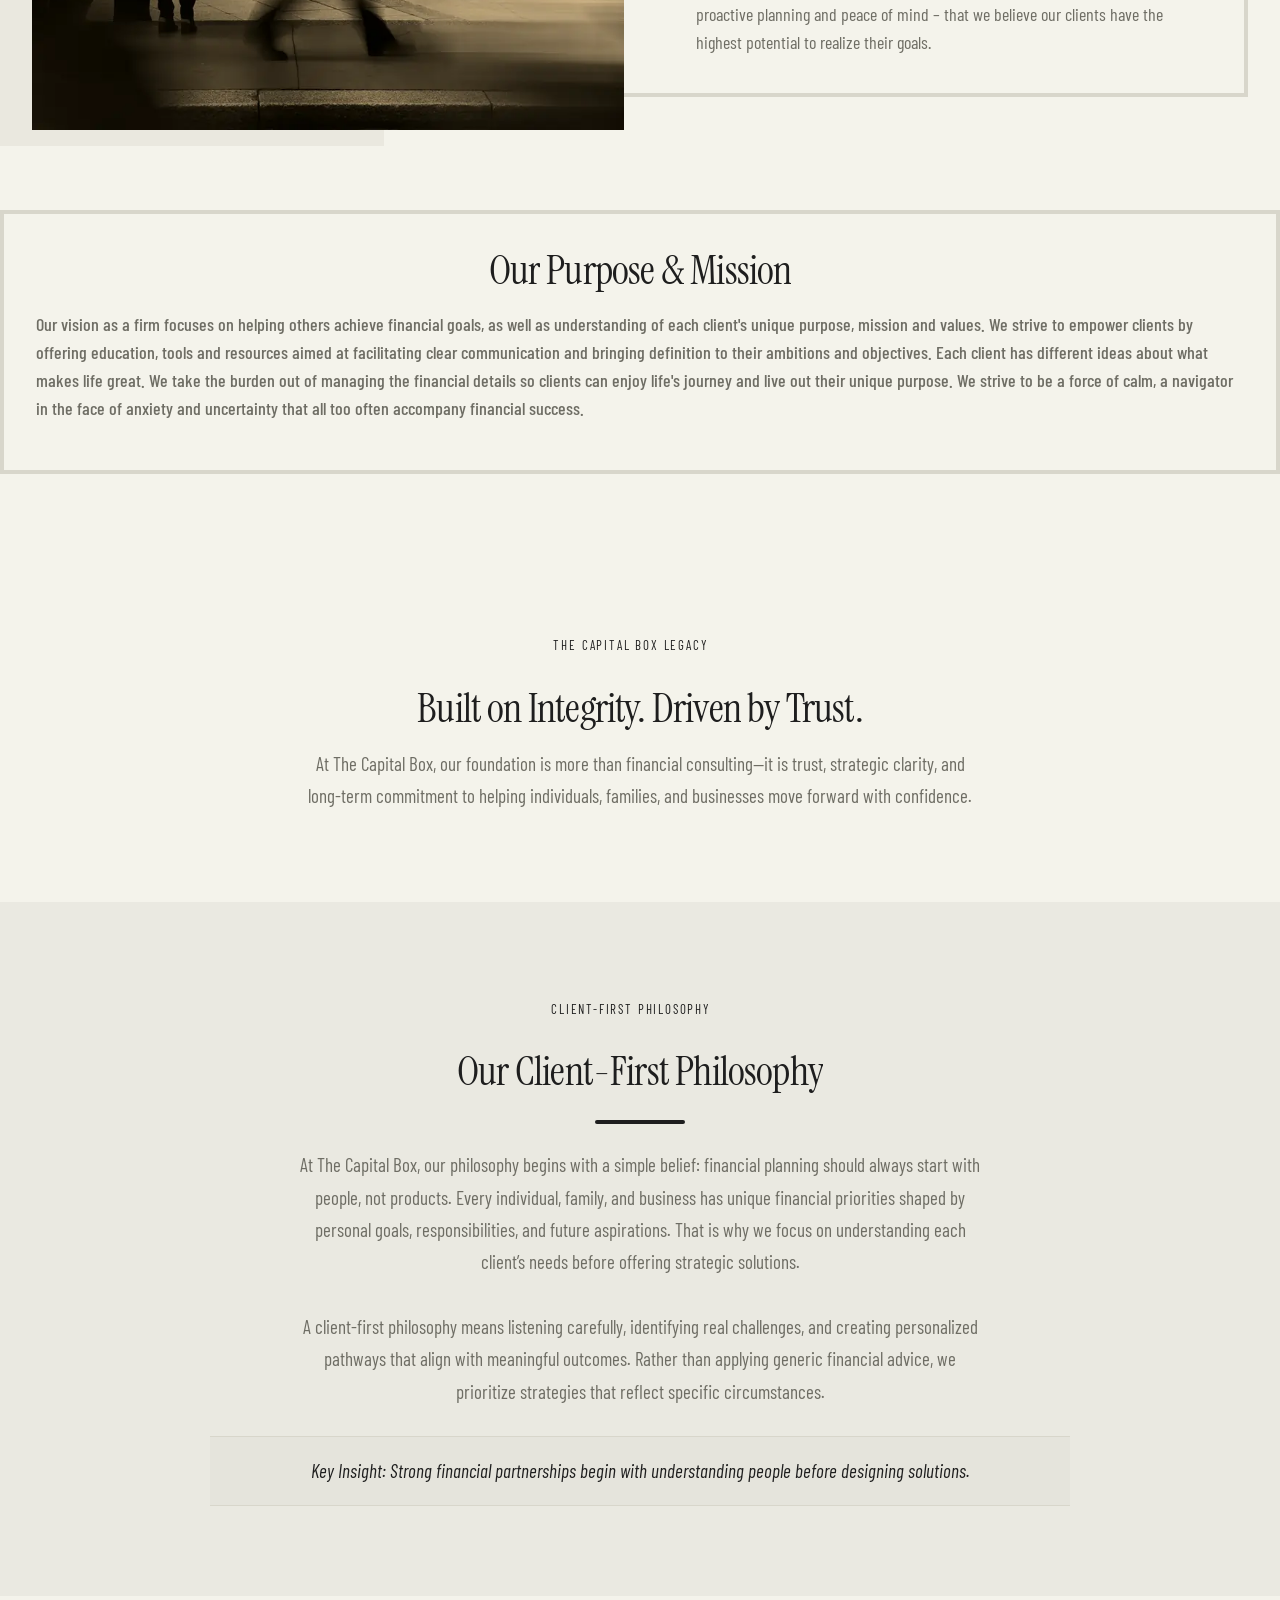
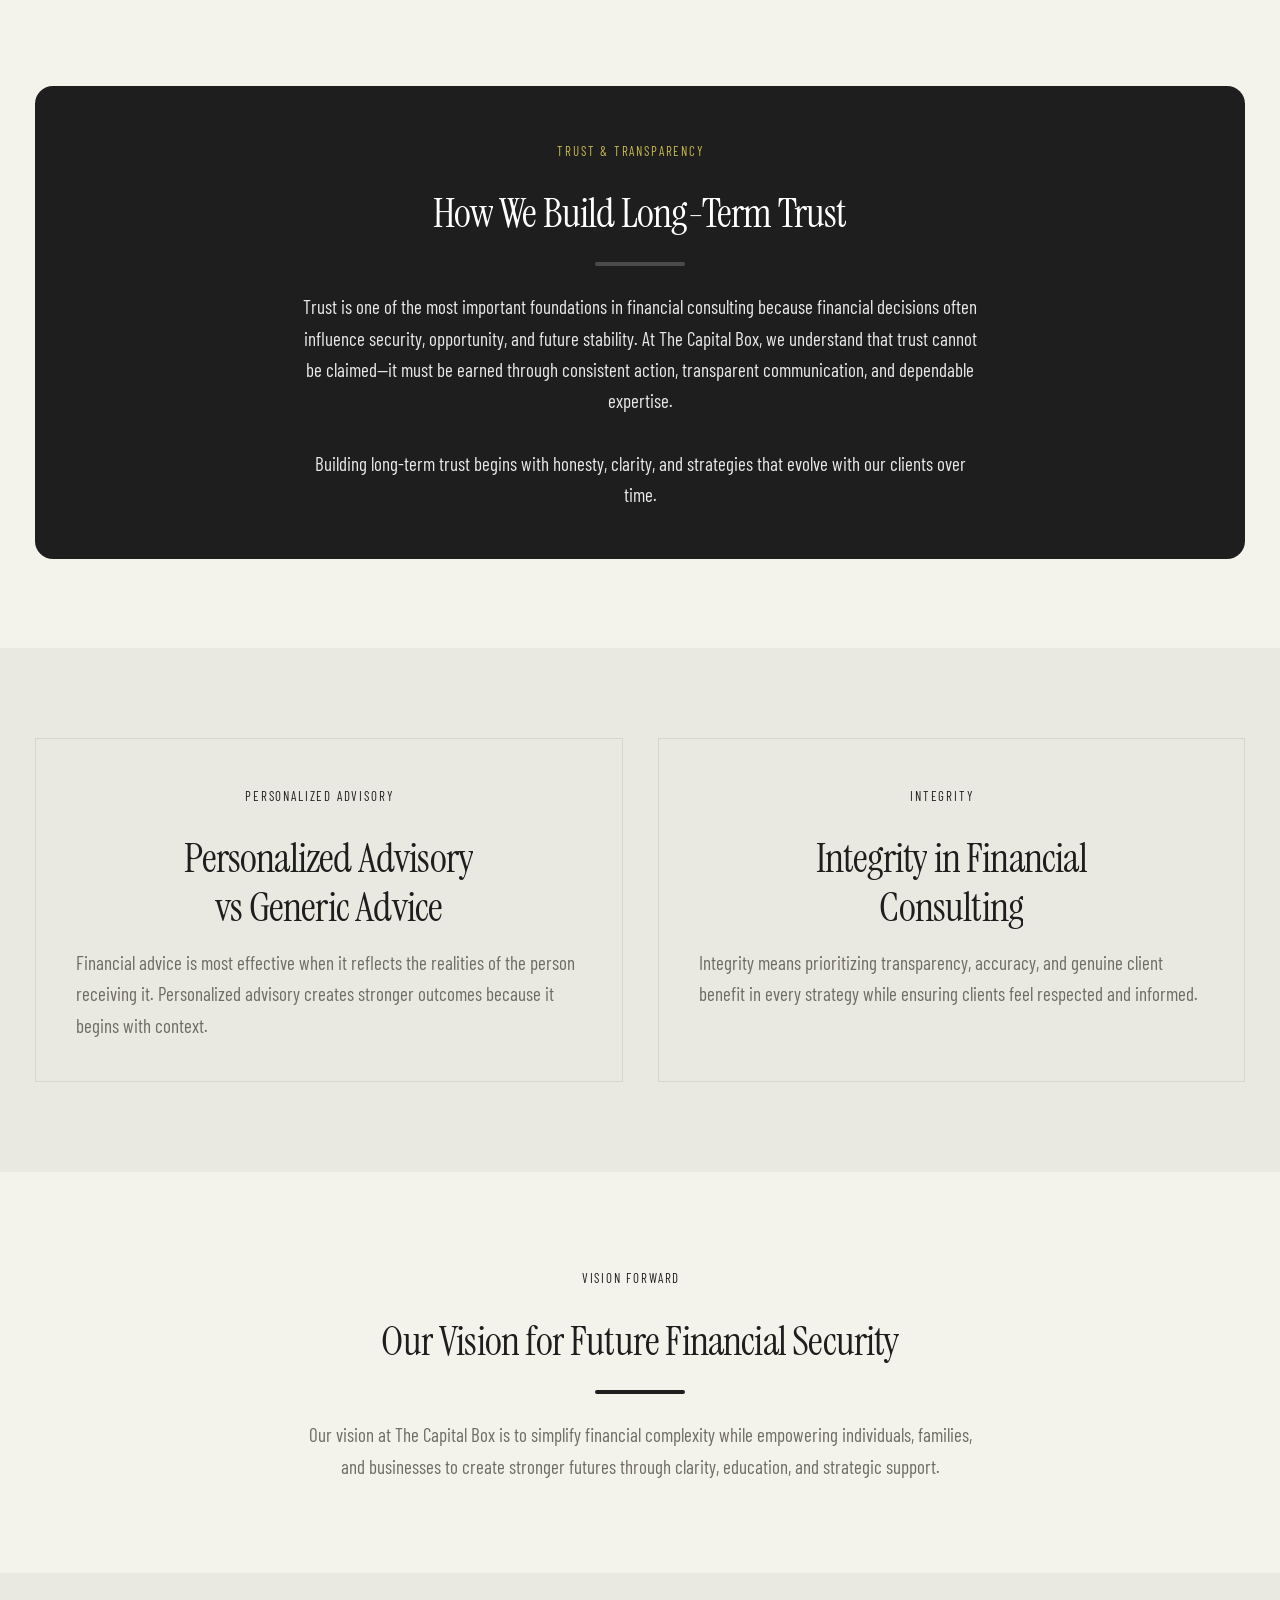
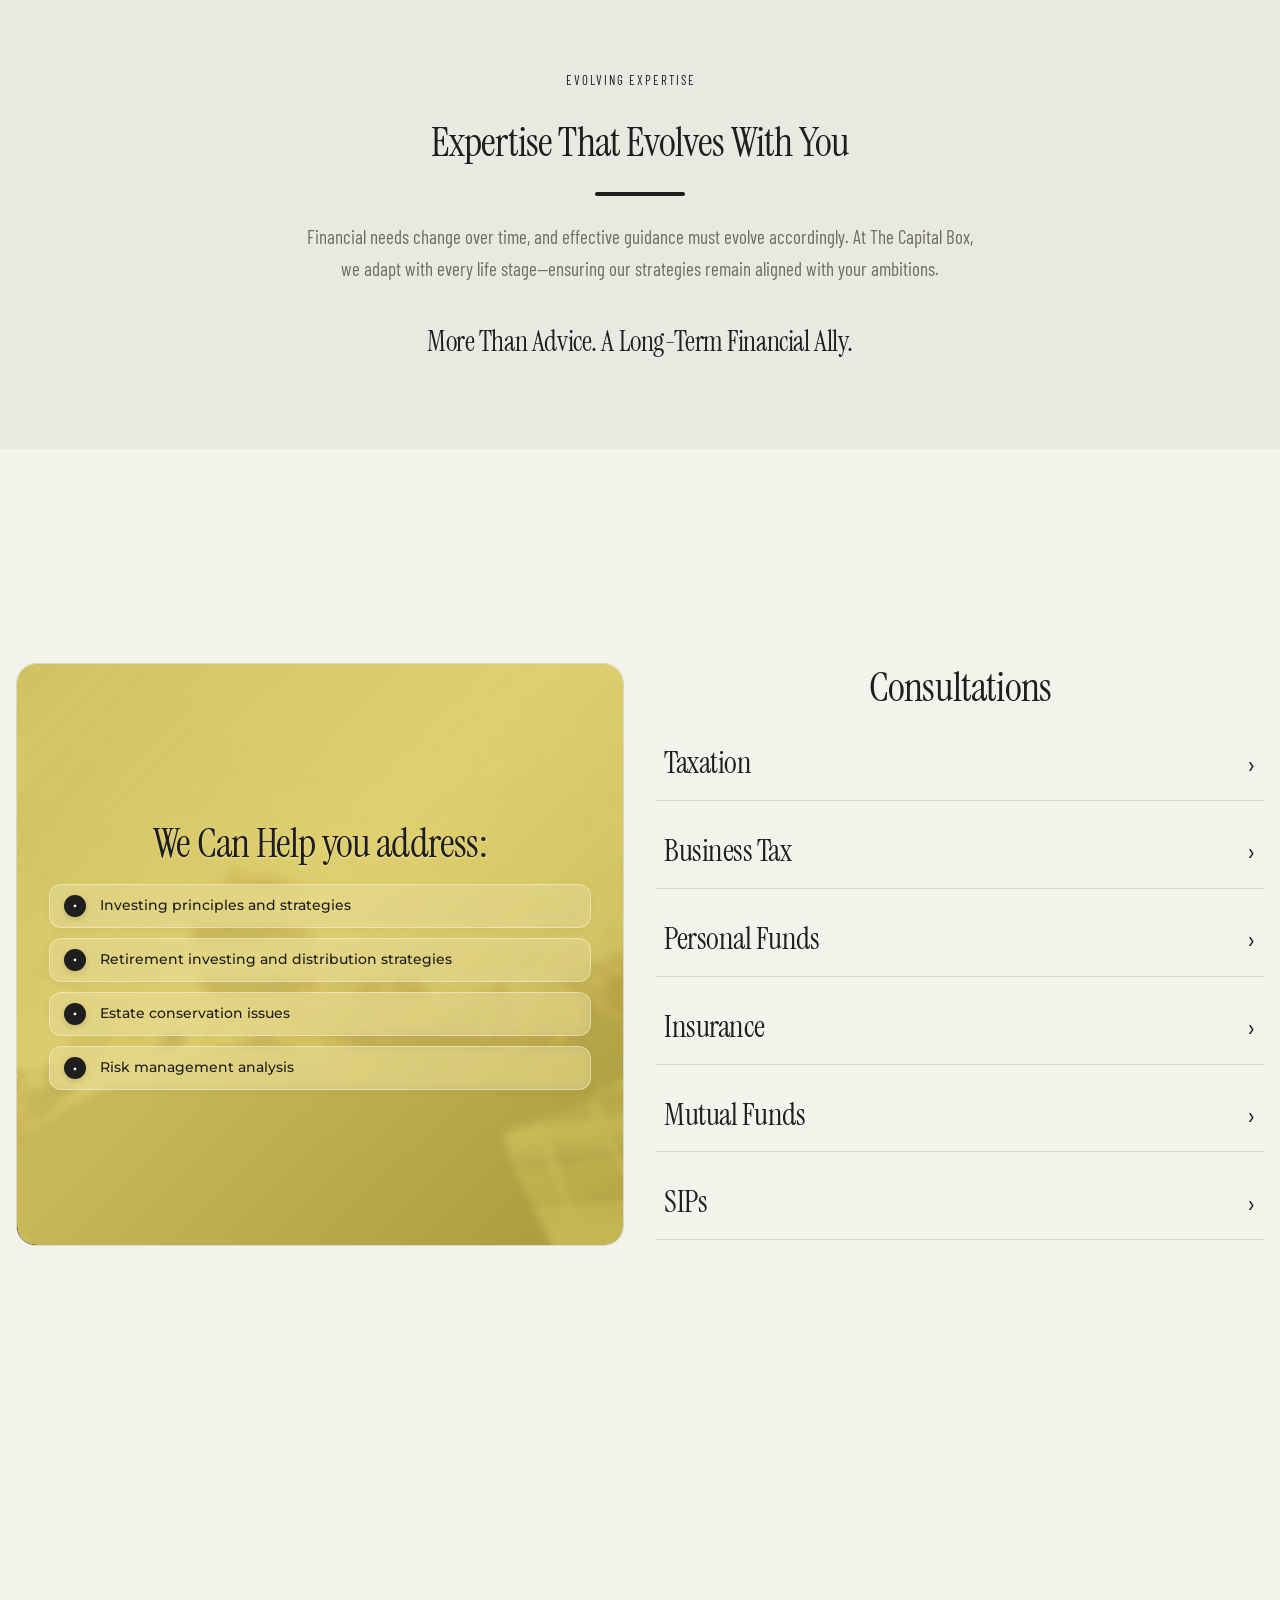
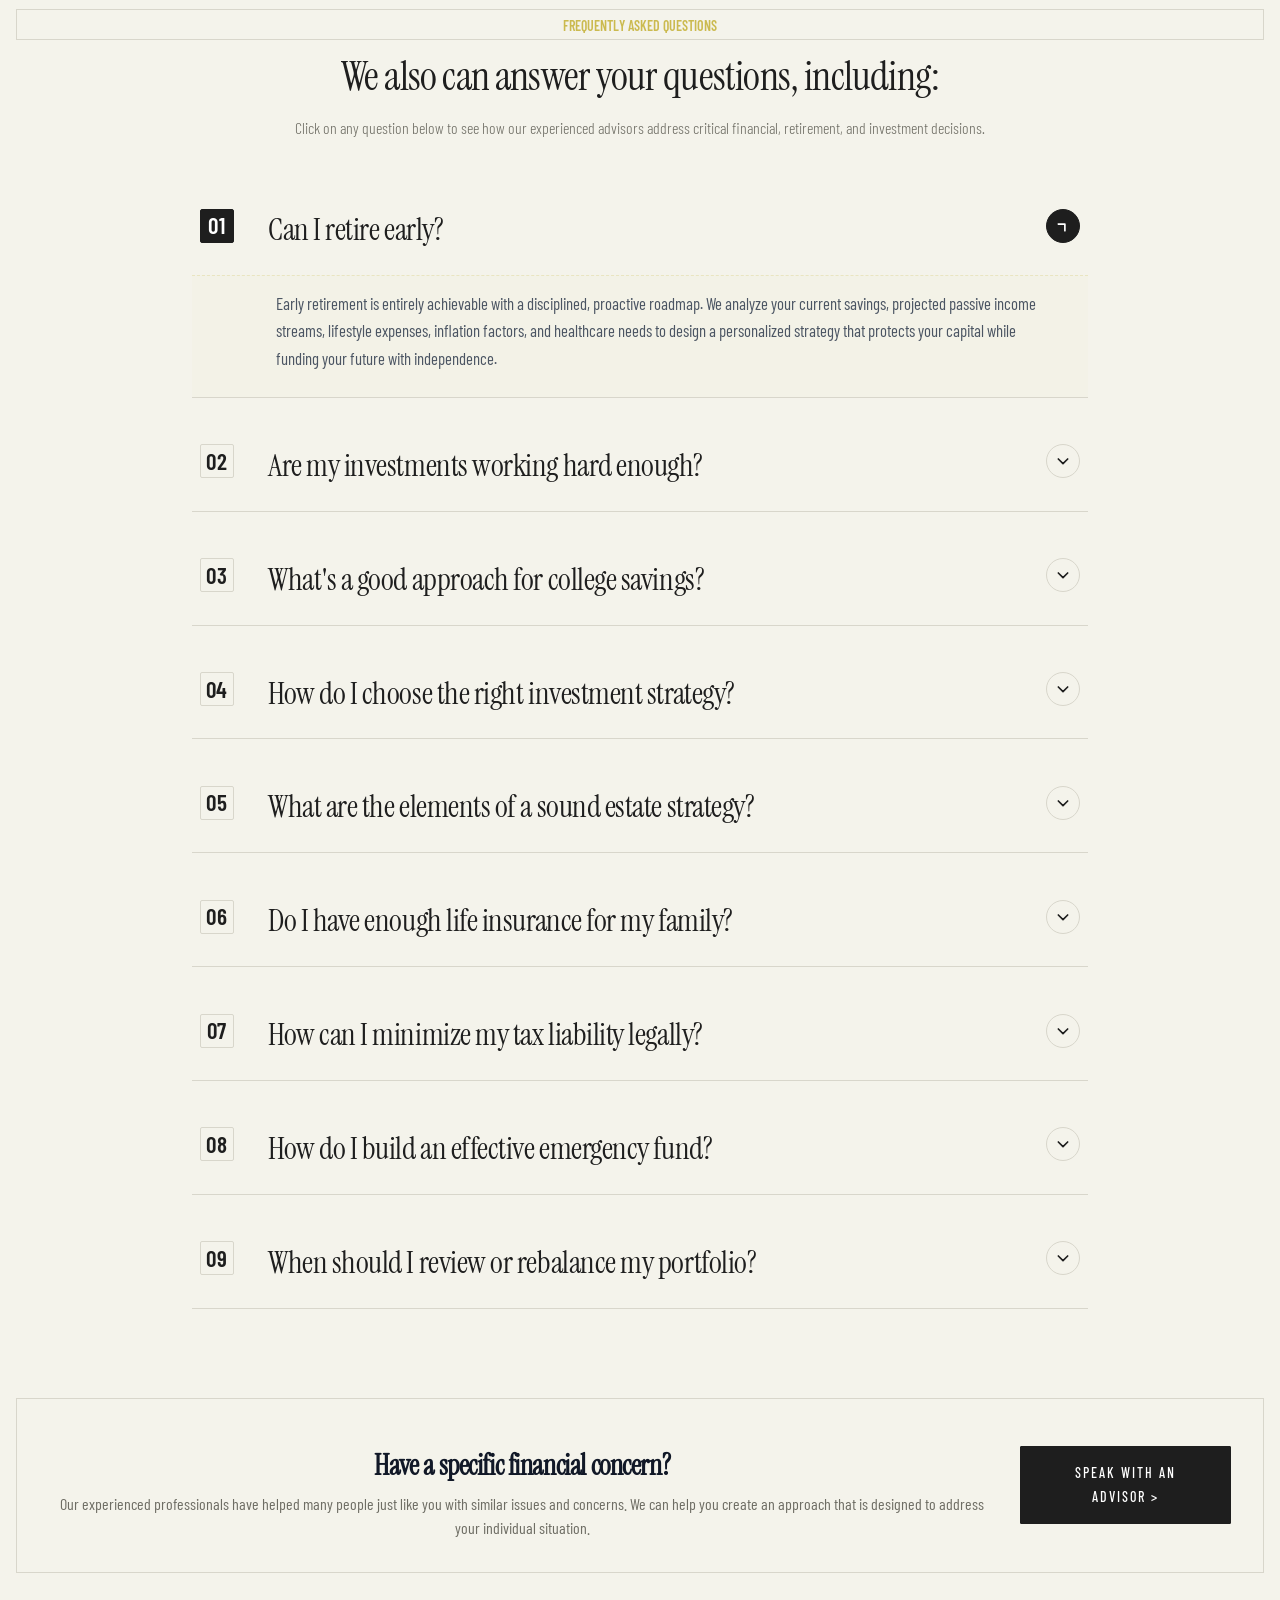
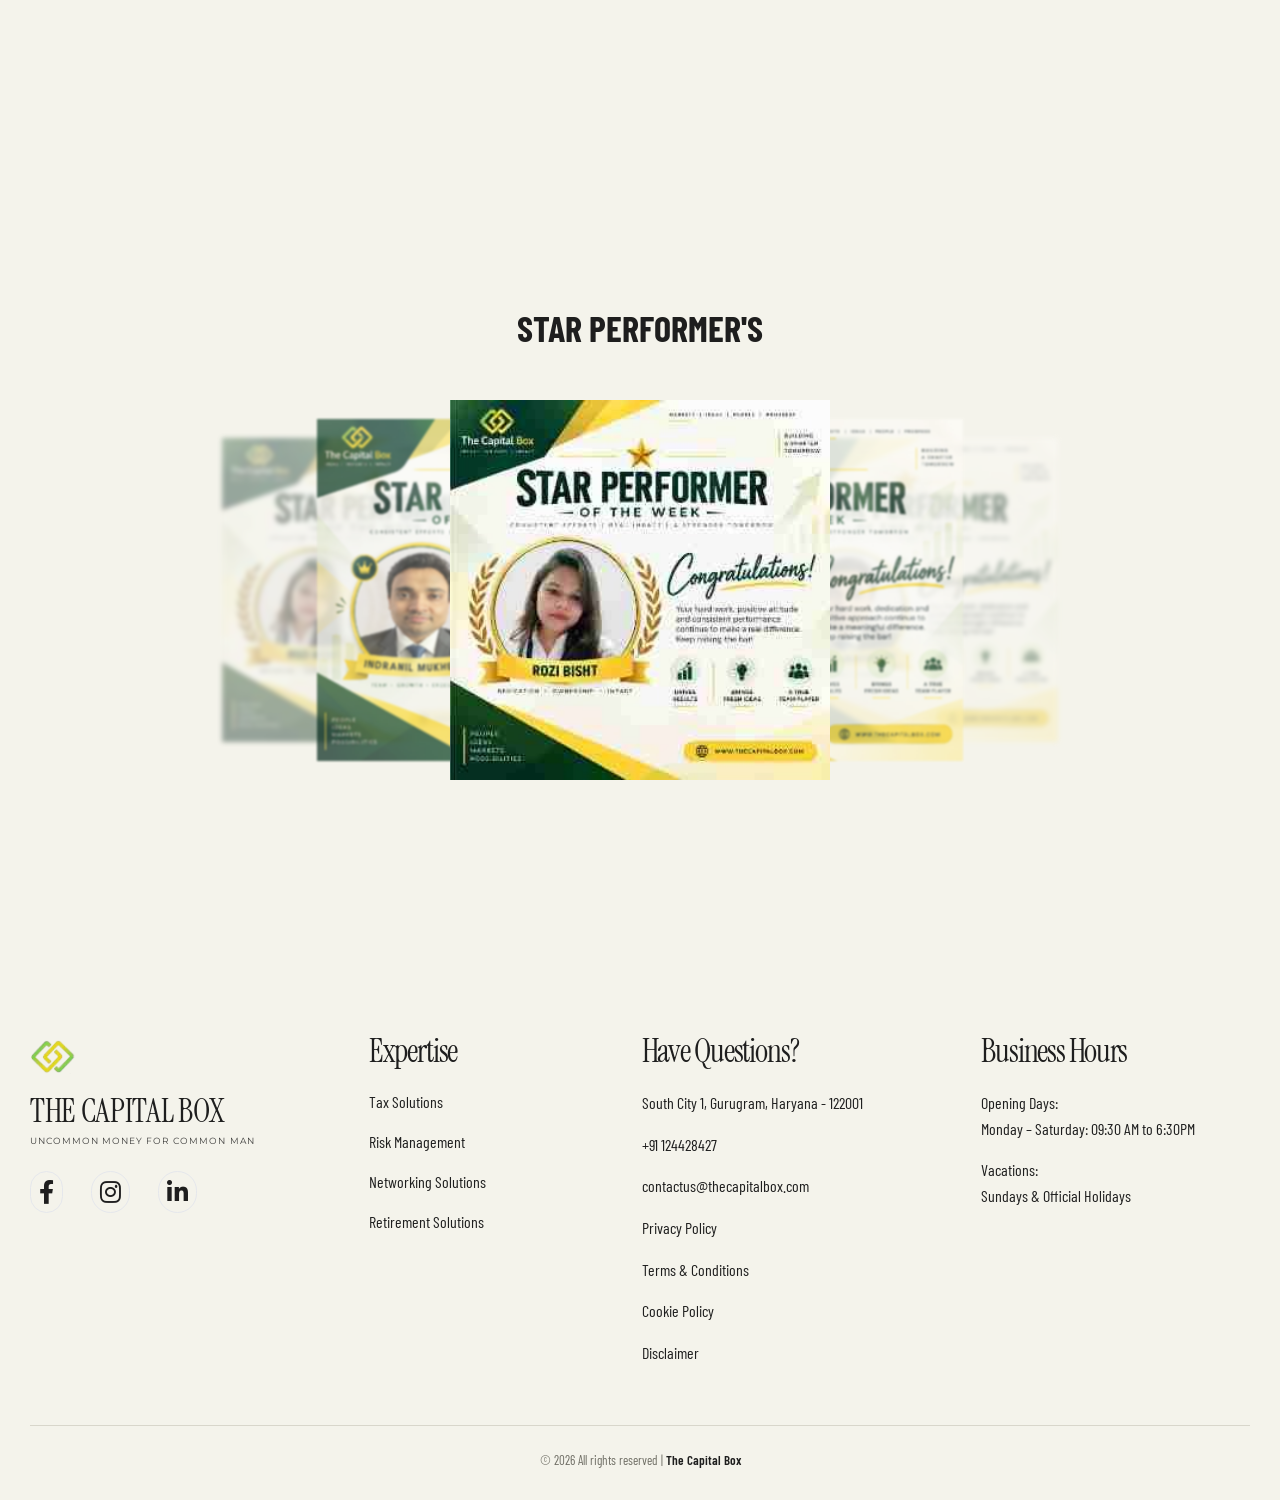
==== commit c6a687e5: "Publish latest website refinements Co-authored-by: Copilot <223556219+Copilot@users.noreply.github.c" ====
--- a/public_html/about.html
+++ b/public_html/about.html
@@ -145,7 +145,7 @@
     .tcb-about-title{font-size:28px;text-align:center;}
     }
     </style>
-    <link rel="stylesheet" href="editorial.css?v=38" />
+    <link rel="stylesheet" href="editorial.css?v=39" />
   <link rel="stylesheet" href="mobile.css?v=7" />
 </head>
 
@@ -1280,7 +1280,7 @@
         </div>
     </footer>
 
-  <script src="main.js"></script>
+  <script src="main.js?v=4"></script>
   <script>
     if (typeof initFaqAccordion === 'function') {
       initFaqAccordion();
--- a/public_html/global.css
+++ b/public_html/global.css
@@ -1046,7 +1046,8 @@
   padding: 0 1.25rem;
   background-color: rgba(203, 186, 79, 0.02);
 }
-.faq-item.active .faq-body {
+.faq-item.active .faq-body,
+.faq-item:hover .faq-body {
   max-height: 380px;
   opacity: 1;
   transition: max-height 0.4s cubic-bezier(1, 0, 1, 0), opacity 0.35s ease, padding 0.3s ease;
@@ -1057,7 +1058,8 @@
   .faq-body {
     padding: 0 1.75rem;
   }
-  .faq-item.active .faq-body {
+  .faq-item.active .faq-body,
+  .faq-item:hover .faq-body {
     padding: 0.85rem 1.75rem 1.5rem 1.75rem;
   }
 }
--- a/public_html/editorial.css
+++ b/public_html/editorial.css
@@ -250,8 +250,9 @@
 body main .faq-item.active .faq-number,body main .faq-item:hover .faq-number{background:var(--ink,#1e1e1e)!important;color:#ffffff!important;border-color:var(--ink,#1e1e1e)!important}
 body main .faq-icon-wrapper{display:inline-flex!important;align-items:center!important;justify-content:center!important;width:34px!important;height:34px!important;min-width:34px!important;border-radius:50%!important;background:transparent!important;border:1px solid var(--line,#d8d6cb)!important;color:var(--ink,#1e1e1e)!important;flex-shrink:0!important;transition:all .3s ease!important}
 body main .faq-icon-wrapper svg{stroke:var(--ink,#1e1e1e)!important;color:var(--ink,#1e1e1e)!important}
-body main .faq-item.active .faq-icon-wrapper{background:var(--ink,#1e1e1e)!important;border-color:var(--ink,#1e1e1e)!important;color:#ffffff!important}
-body main .faq-item.active .faq-icon-wrapper svg{stroke:#ffffff!important;color:#ffffff!important}
+body main :is(.faq-item.active,.faq-item:hover) .faq-icon-wrapper{background:var(--ink,#1e1e1e)!important;border-color:var(--ink,#1e1e1e)!important;color:#ffffff!important;transform:rotate(180deg)!important}
+body main :is(.faq-item.active,.faq-item:hover) .faq-icon-wrapper svg{stroke:#ffffff!important;color:#ffffff!important}
+body main :is(.faq-item.active,.faq-item:hover) .faq-body{max-height:450px!important;opacity:1!important;padding:0.85rem 1.75rem 1.5rem 1.75rem!important;border-top:1px dashed rgba(203,186,79,0.25)!important}
 body footer{position:relative;padding:80px 30px 30px!important;background-color:var(--paper,#f4f3eb)!important;color:var(--ink,#1e1e1e)!important;border-top:1px solid var(--line,#d8d6cb)}
 body footer>div:first-child{max-width:1400px!important;margin:0 auto!important;display:grid!important;grid-template-columns:1.3fr 1fr 1.3fr 1.2fr!important;gap:48px!important;align-items:start!important}
 body footer>div:first-child>div{display:flex!important;flex-direction:column!important;align-items:flex-start!important;text-align:left!important;padding:0!important}
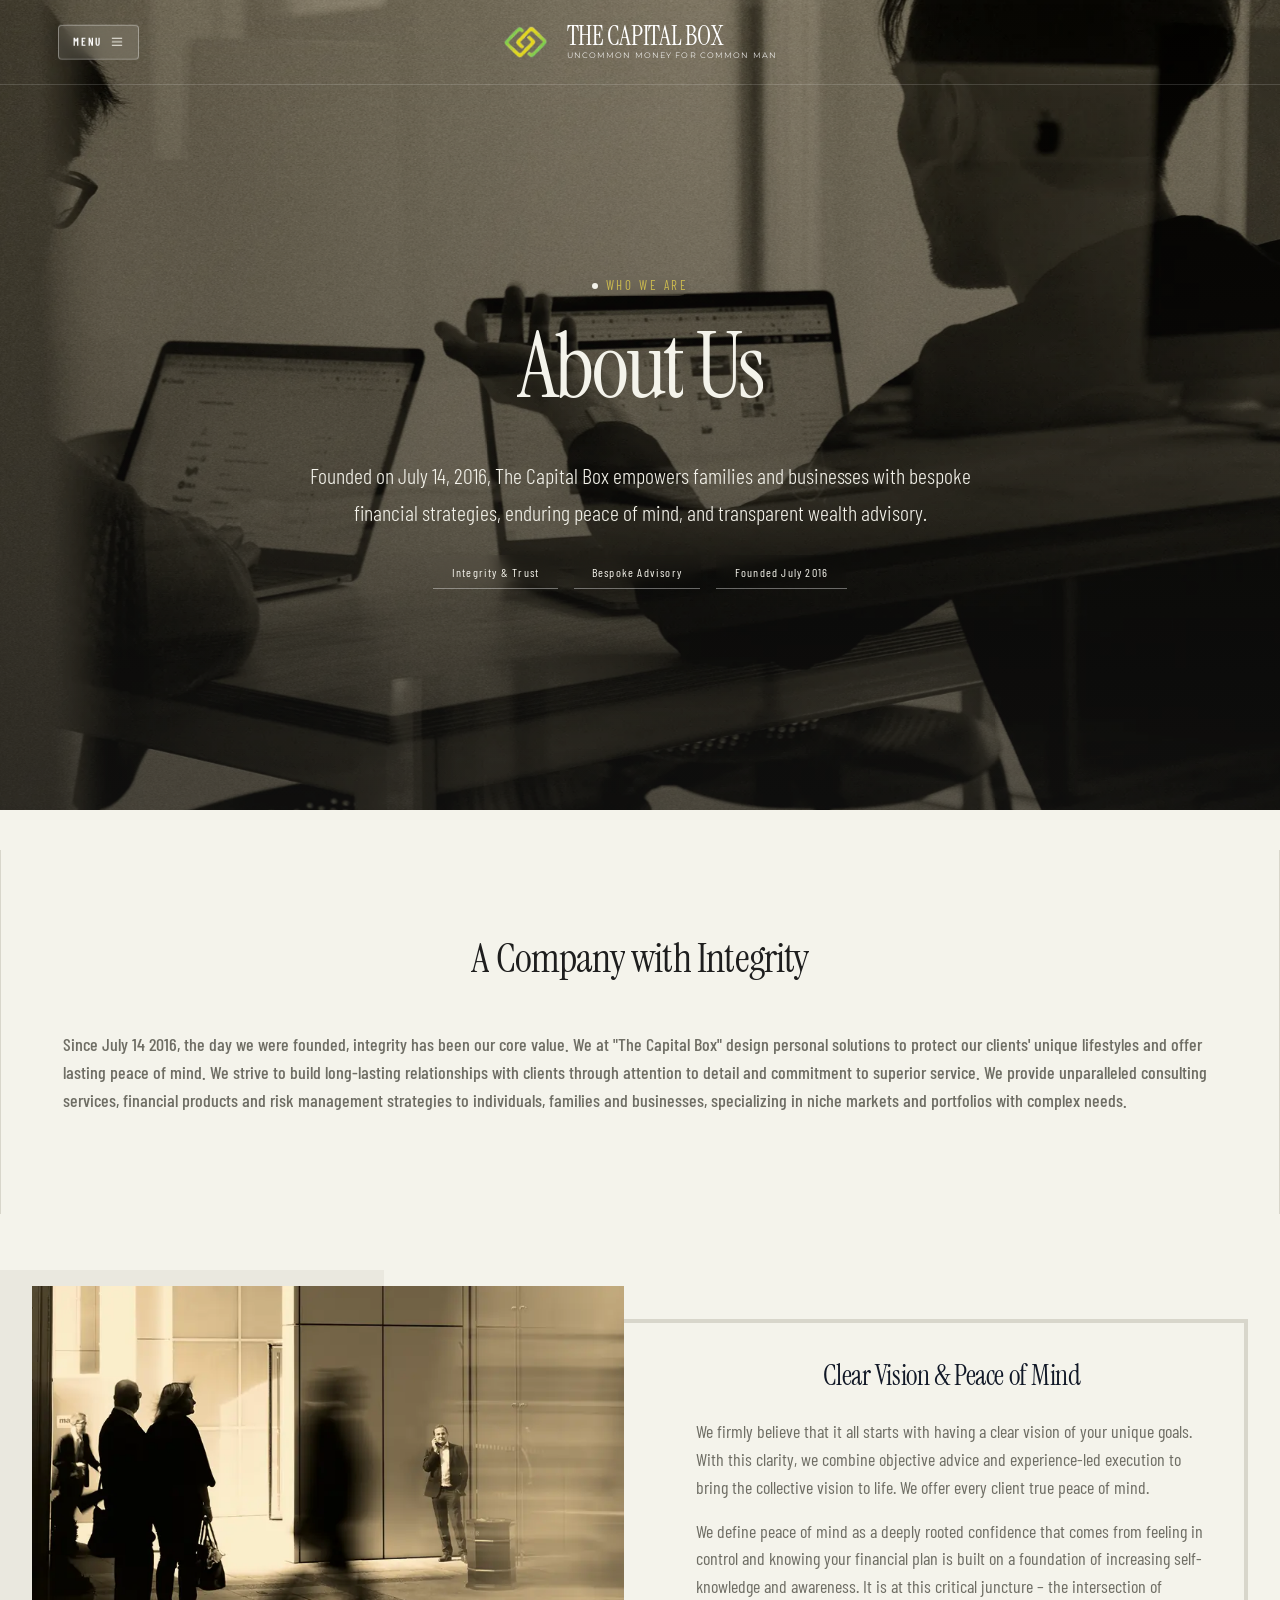
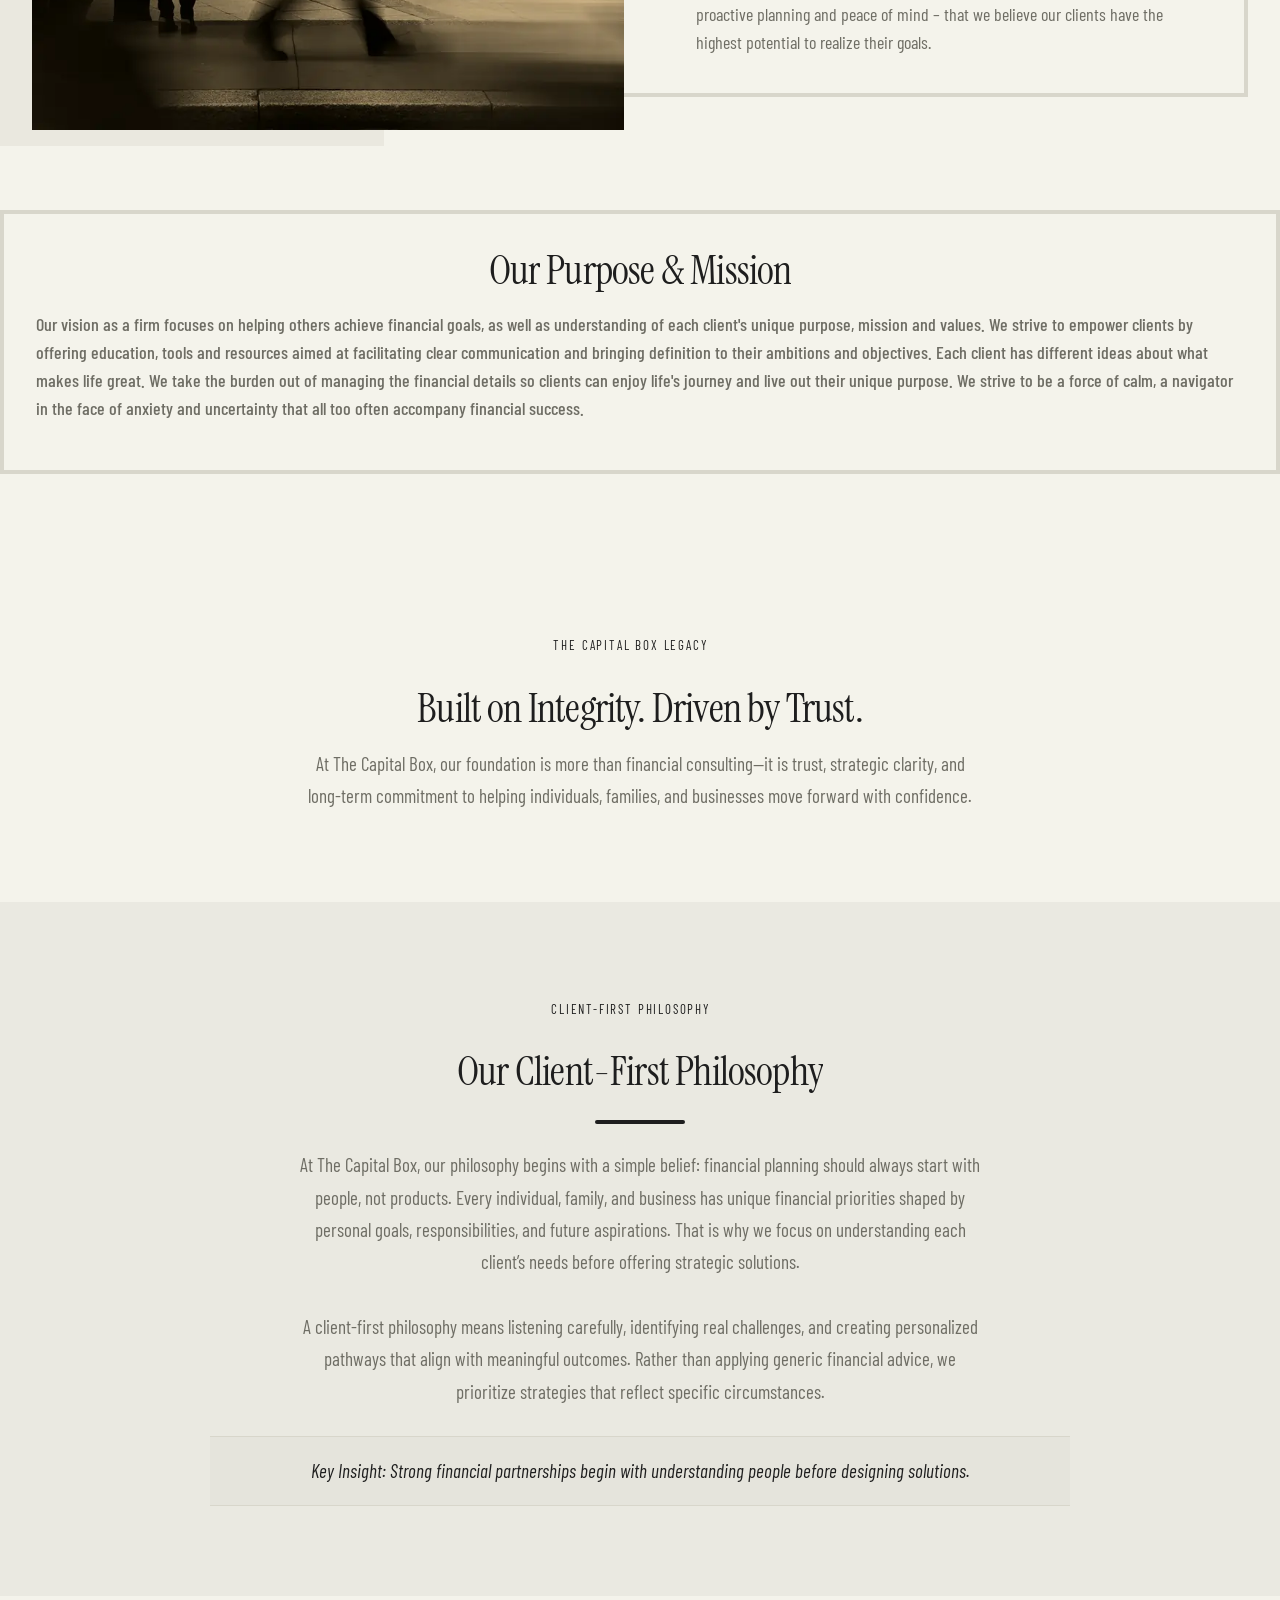
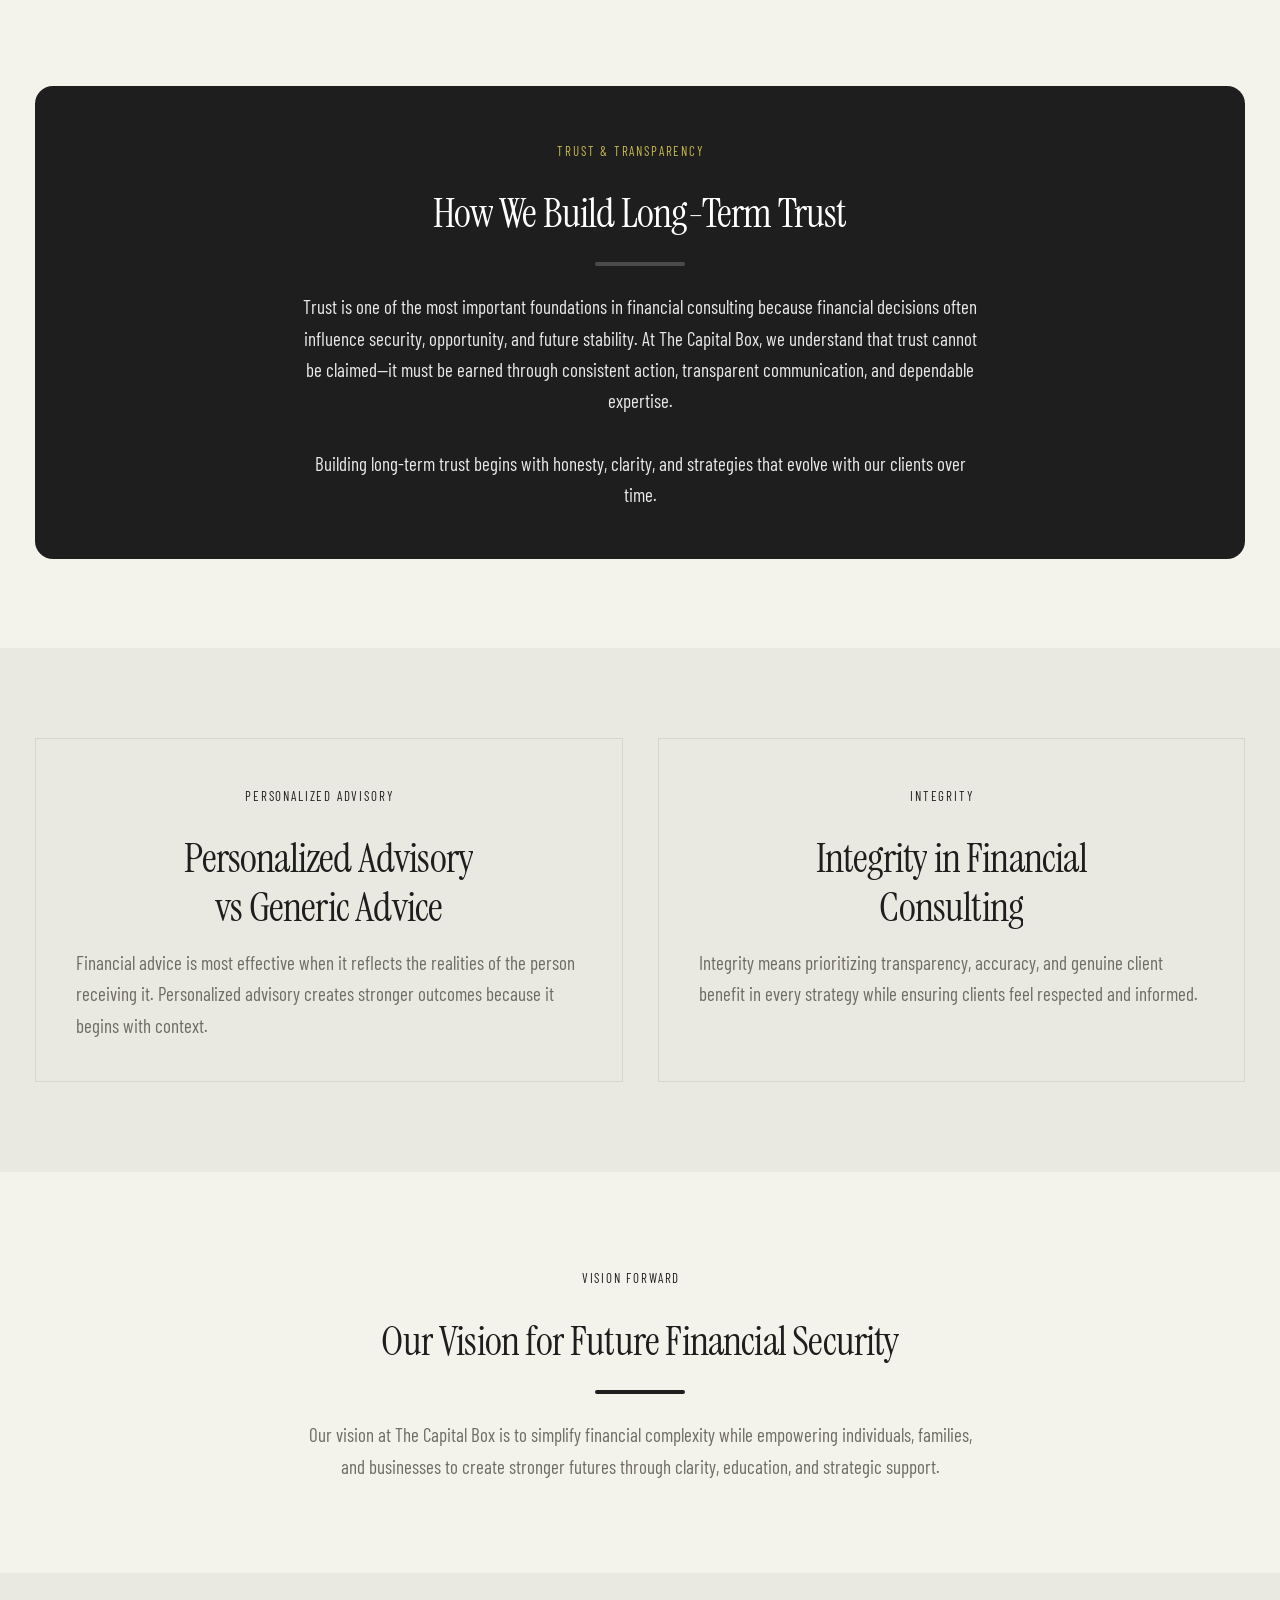
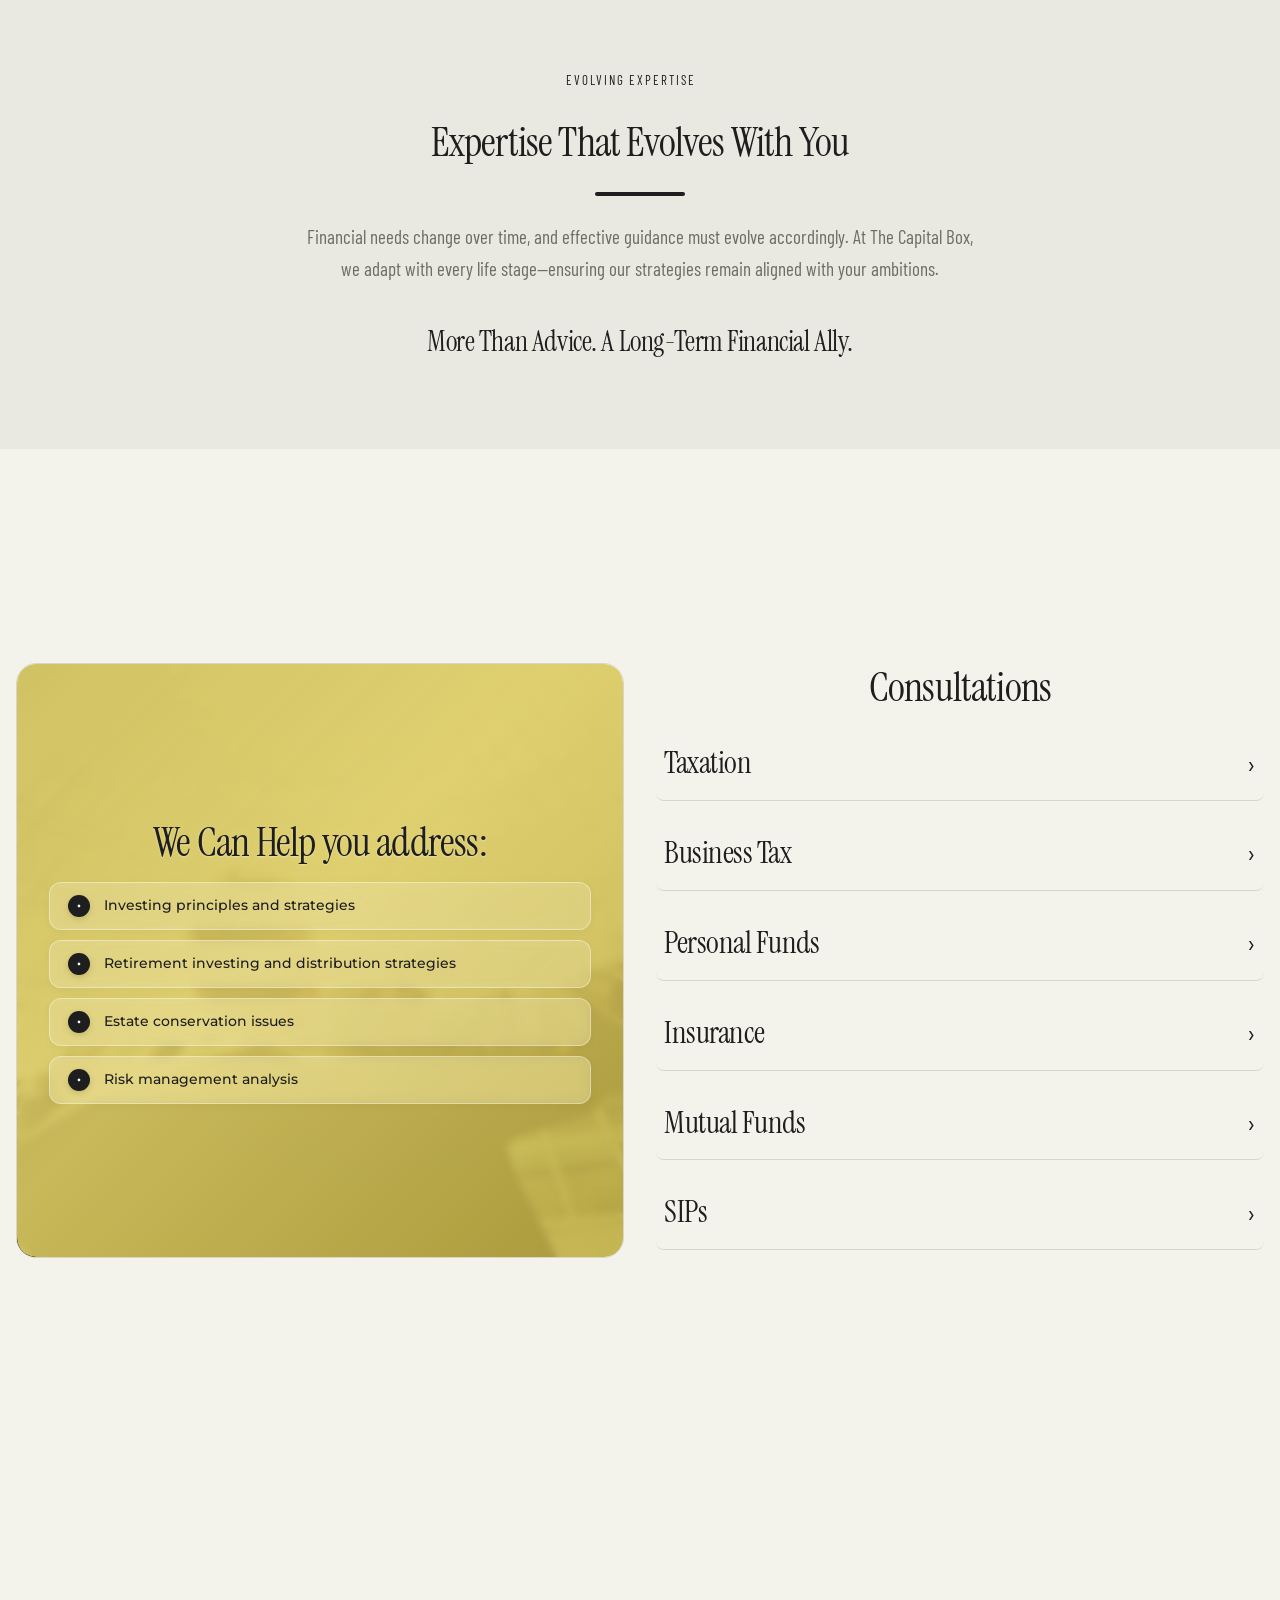
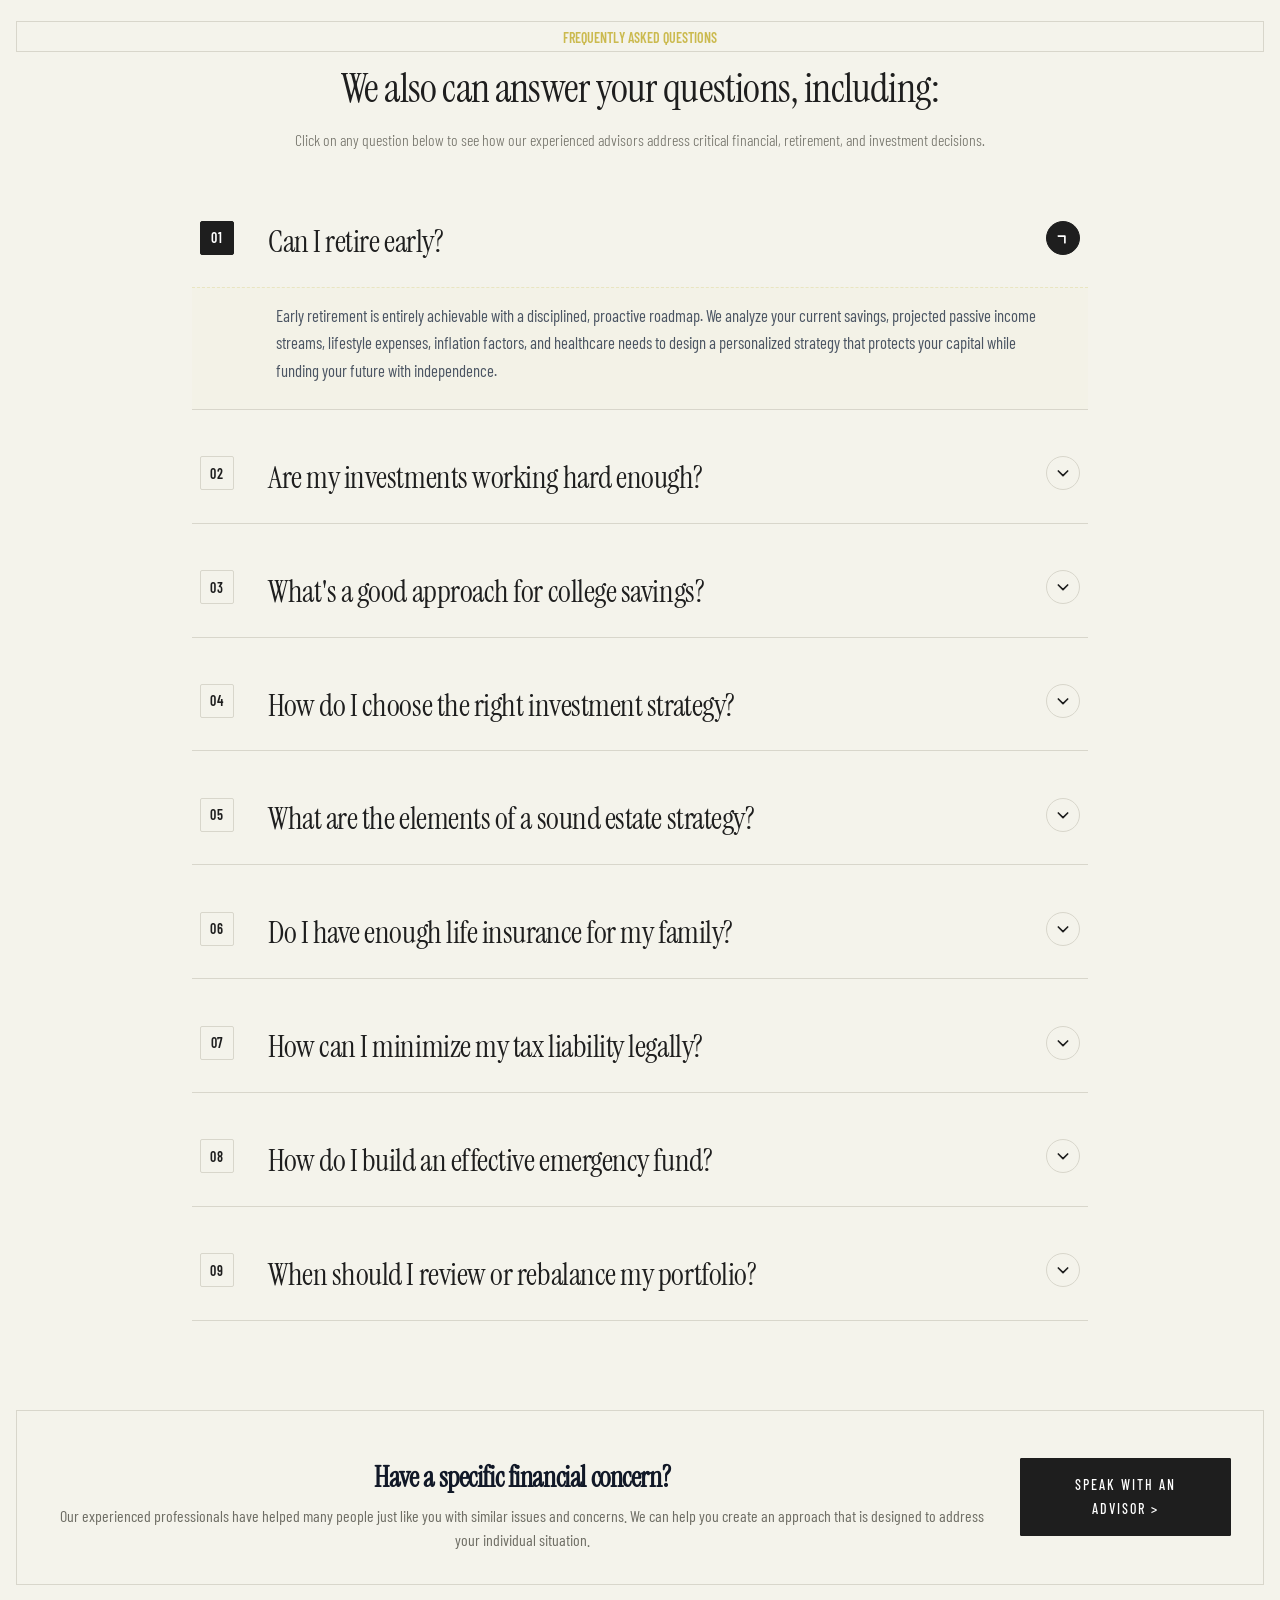
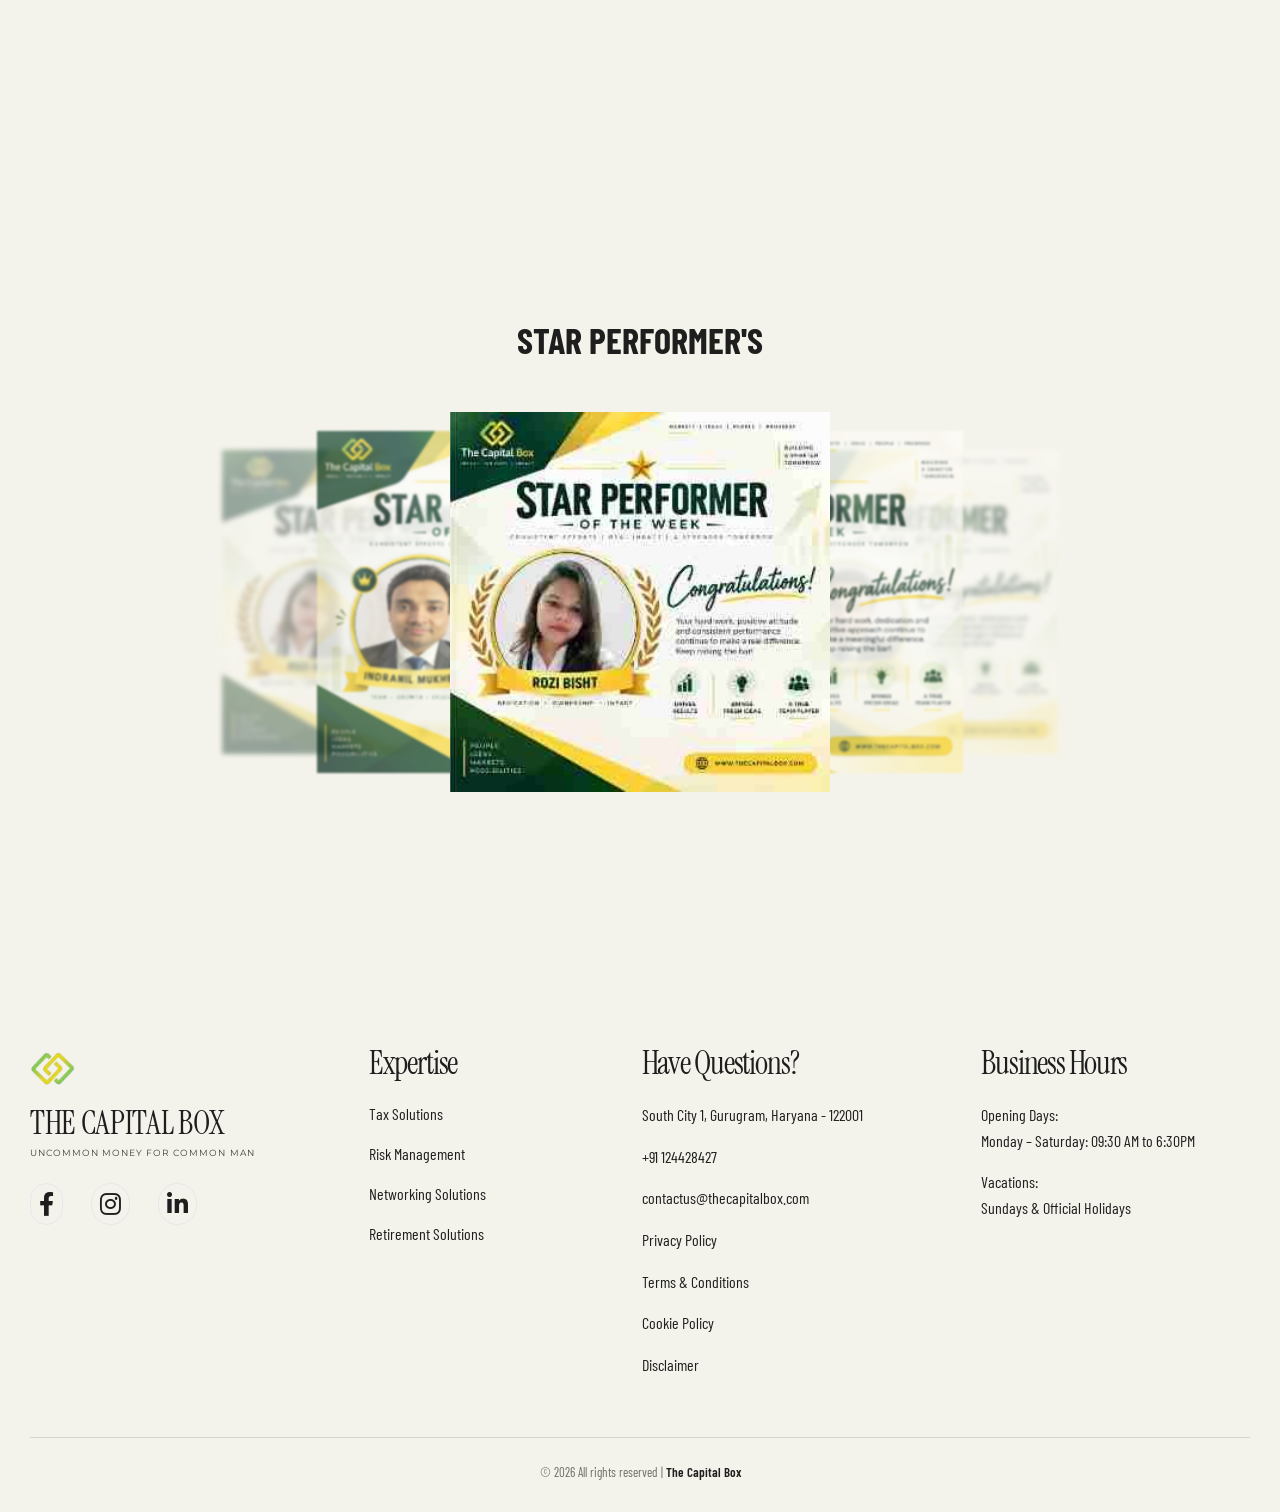
==== commit 856b319b: "Publish latest website updates Co-authored-by: Copilot <223556219+Copilot@users.noreply.github.com>" ====
--- a/public_html/about.html
+++ b/public_html/about.html
@@ -145,7 +145,7 @@
     .tcb-about-title{font-size:28px;text-align:center;}
     }
     </style>
-    <link rel="stylesheet" href="editorial.css?v=39" />
+    <link rel="stylesheet" href="editorial.css?v=41" />
   <link rel="stylesheet" href="mobile.css?v=7" />
 </head>
 
@@ -1280,7 +1280,7 @@
         </div>
     </footer>
 
-  <script src="main.js?v=4"></script>
+  <script src="main.js?v=5"></script>
   <script>
     if (typeof initFaqAccordion === 'function') {
       initFaqAccordion();
--- a/public_html/editorial.css
+++ b/public_html/editorial.css
@@ -253,6 +253,10 @@
 body main :is(.faq-item.active,.faq-item:hover) .faq-icon-wrapper{background:var(--ink,#1e1e1e)!important;border-color:var(--ink,#1e1e1e)!important;color:#ffffff!important;transform:rotate(180deg)!important}
 body main :is(.faq-item.active,.faq-item:hover) .faq-icon-wrapper svg{stroke:#ffffff!important;color:#ffffff!important}
 body main :is(.faq-item.active,.faq-item:hover) .faq-body{max-height:450px!important;opacity:1!important;padding:0.85rem 1.75rem 1.5rem 1.75rem!important;border-top:1px dashed rgba(203,186,79,0.25)!important}
+body main .consultation-item{border-radius:8px!important;margin-bottom:8px!important;transition:all .3s ease!important}
+body main :is(.consultation-item.consultation-active,.consultation-item:hover){background-color:rgba(203,186,79,0.08)!important;border-left:3px solid var(--ink,#1e1e1e)!important}
+body main :is(.consultation-item.consultation-active,.consultation-item:hover) .consultation-arrow{transform:rotate(90deg)!important;color:var(--gold,#cbba4f)!important}
+body main :is(.consultation-item.consultation-active,.consultation-item:hover) .consultation-content{max-height:550px!important;opacity:1!important}
 body footer{position:relative;padding:80px 30px 30px!important;background-color:var(--paper,#f4f3eb)!important;color:var(--ink,#1e1e1e)!important;border-top:1px solid var(--line,#d8d6cb)}
 body footer>div:first-child{max-width:1400px!important;margin:0 auto!important;display:grid!important;grid-template-columns:1.3fr 1fr 1.3fr 1.2fr!important;gap:48px!important;align-items:start!important}
 body footer>div:first-child>div{display:flex!important;flex-direction:column!important;align-items:flex-start!important;text-align:left!important;padding:0!important}
@@ -567,3 +571,61 @@
     transform: translateX(4px) !important;
   }
 }
+
+/* ========================================================
+   Careers Page: High Contrast Button & Interactive Fixes
+   ======================================================== */
+body main :is(.apply-btn, [class*='apply-btn']) {
+  display: inline-flex !important;
+  align-items: center !important;
+  justify-content: center !important;
+  background-color: var(--ink, #1e1e1e) !important;
+  color: #ffffff !important;
+  border: 1px solid var(--ink, #1e1e1e) !important;
+  border-radius: 6px !important;
+  padding: 14px 40px !important;
+  font-family: 'Barlow Condensed', Arial, sans-serif !important;
+  font-size: 17px !important;
+  font-weight: 600 !important;
+  letter-spacing: 0.12em !important;
+  text-transform: uppercase !important;
+  text-decoration: none !important;
+  opacity: 1 !important;
+  visibility: visible !important;
+  transition: all 0.3s cubic-bezier(0.16, 1, 0.3, 1) !important;
+  box-shadow: 0 4px 14px rgba(30, 30, 30, 0.12) !important;
+  cursor: pointer !important;
+}
+
+body main :is(.apply-btn, [class*='apply-btn']):hover,
+body main :is(.apply-btn, [class*='apply-btn']):focus {
+  background-color: #383838 !important;
+  color: #ffffff !important;
+  border-color: #383838 !important;
+  transform: translateY(-2px) !important;
+  box-shadow: 0 8px 24px rgba(30, 30, 30, 0.22) !important;
+  opacity: 1 !important;
+  visibility: visible !important;
+}
+
+body main .job-btn {
+  transition: all 0.25s ease !important;
+}
+
+body main .tab-btn {
+  font-family: 'Barlow Condensed', Arial, sans-serif !important;
+  font-size: 15px !important;
+  letter-spacing: 0.04em !important;
+  transition: color 0.2s ease, border-color 0.2s ease !important;
+}
+
+body main .show-more-btn {
+  color: var(--ink, #1e1e1e) !important;
+  font-weight: 600 !important;
+  text-decoration: underline !important;
+  transition: opacity 0.2s ease !important;
+}
+
+body main .show-more-btn:hover {
+  opacity: 0.7 !important;
+}
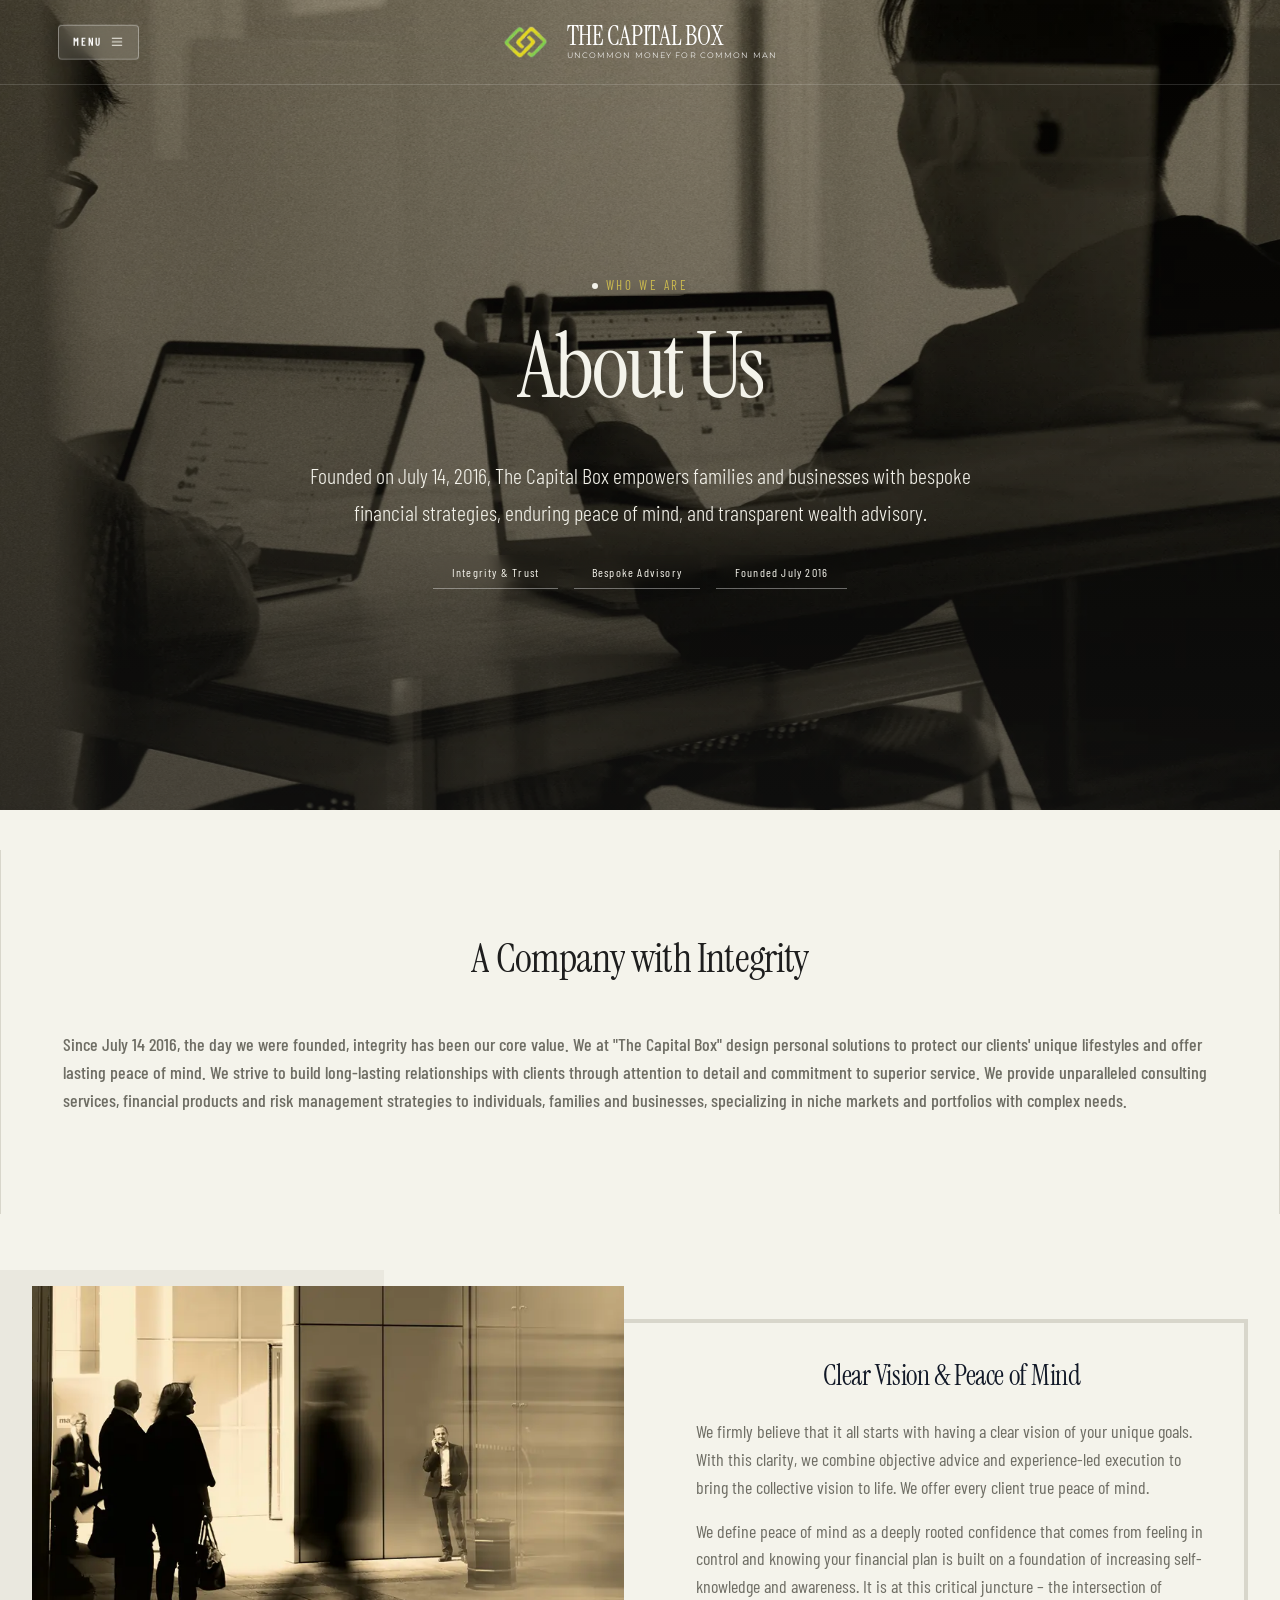
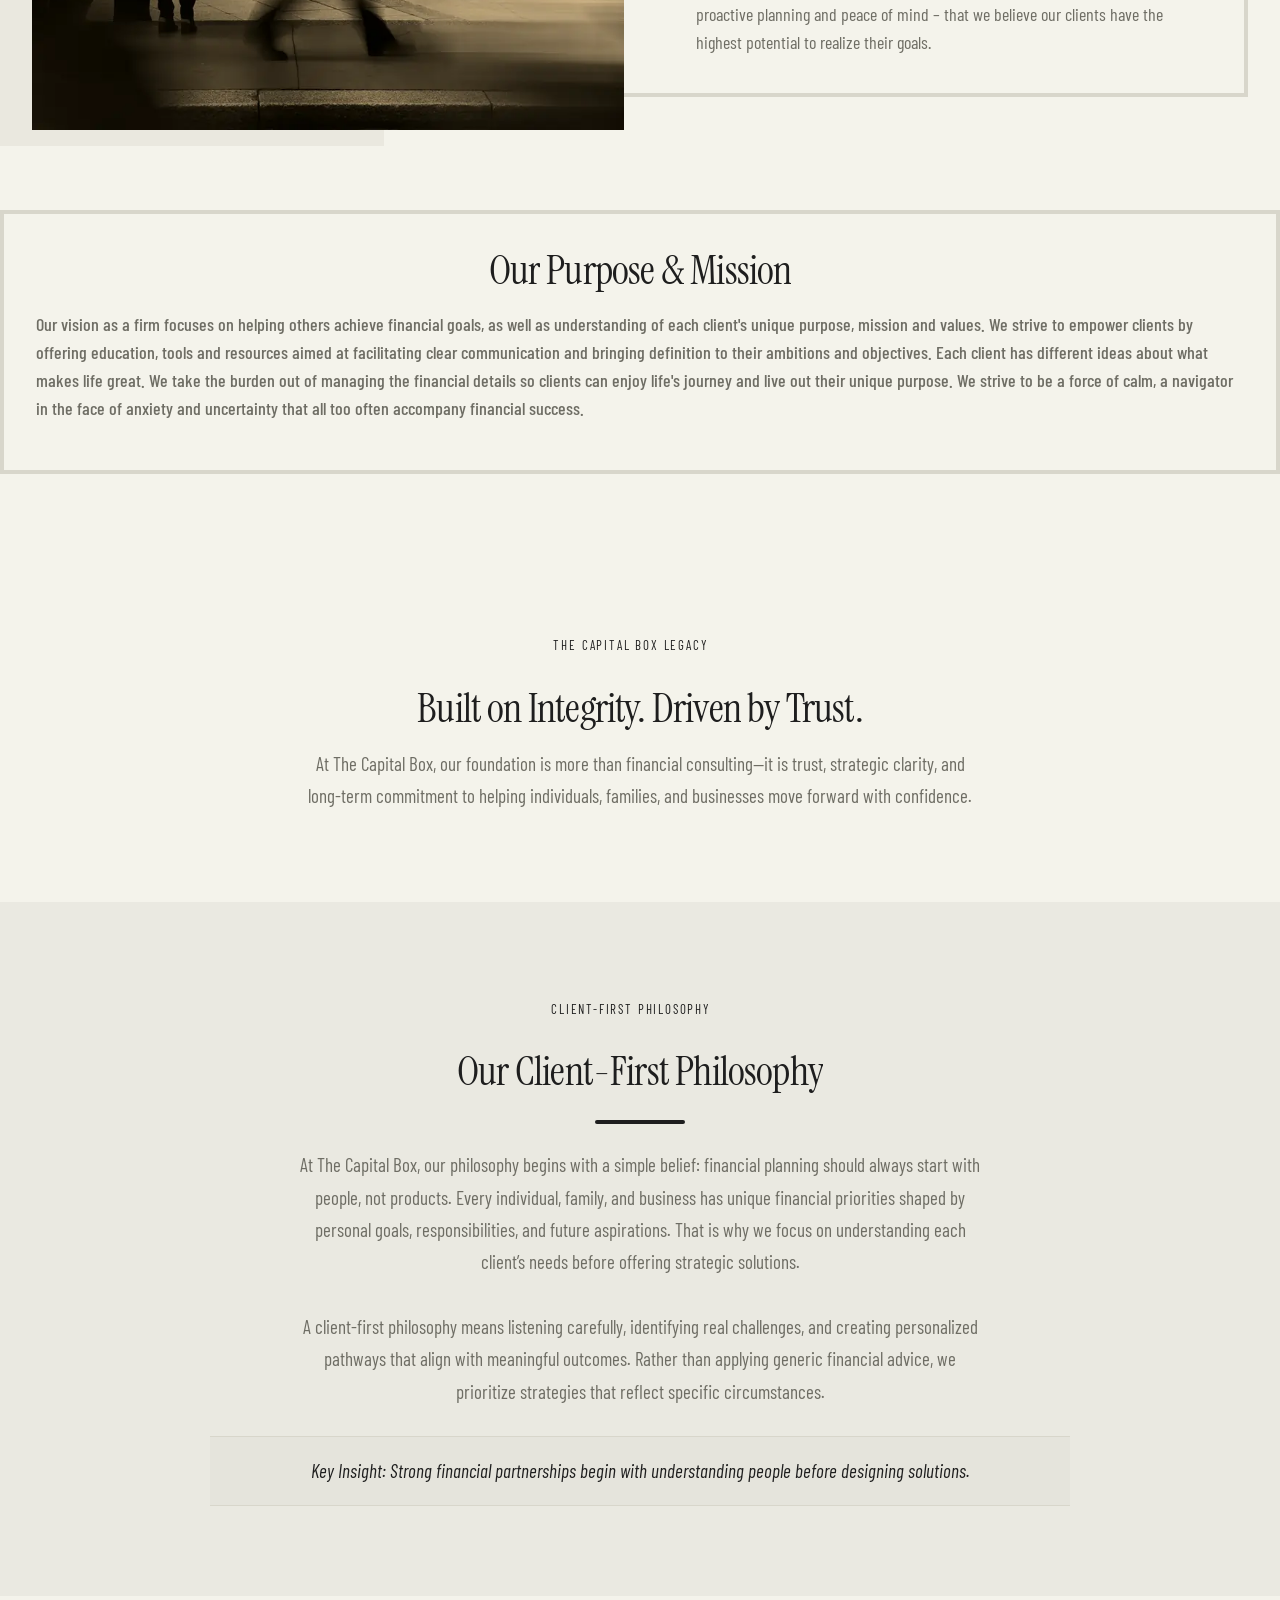
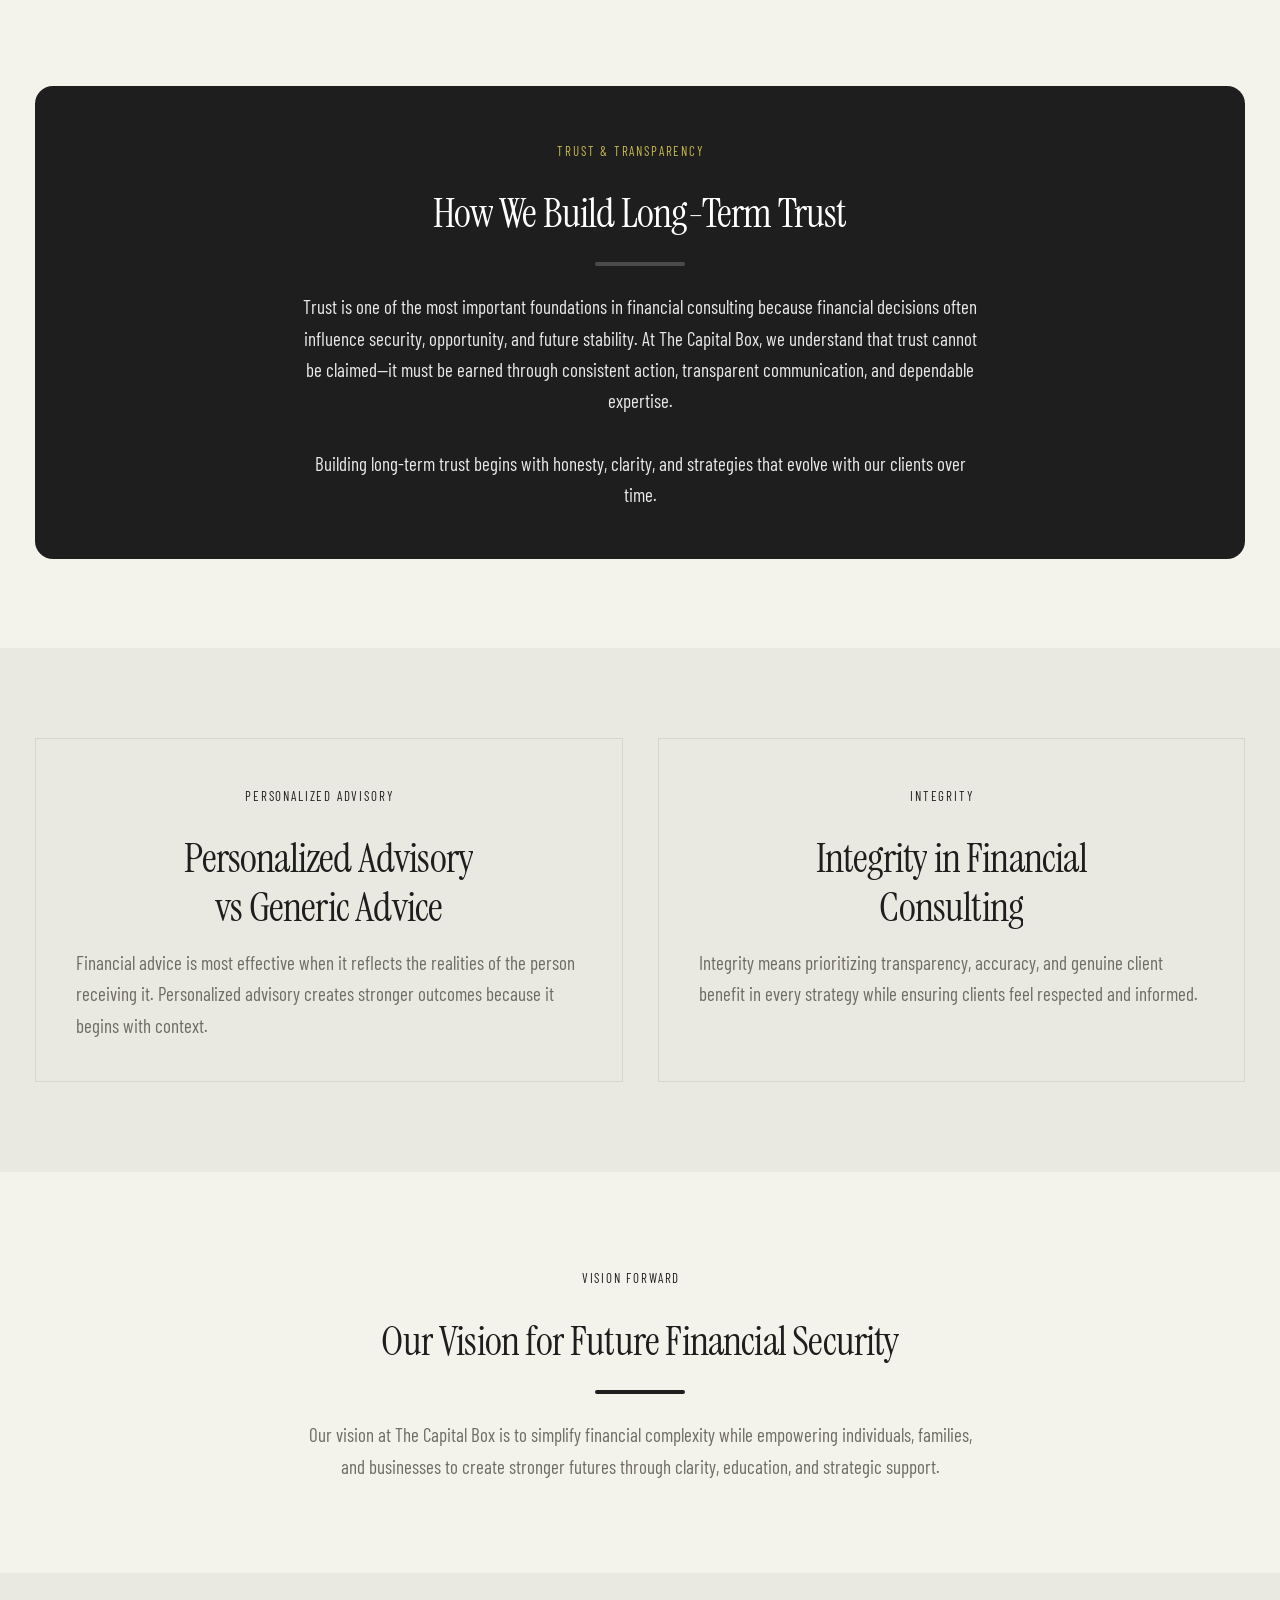
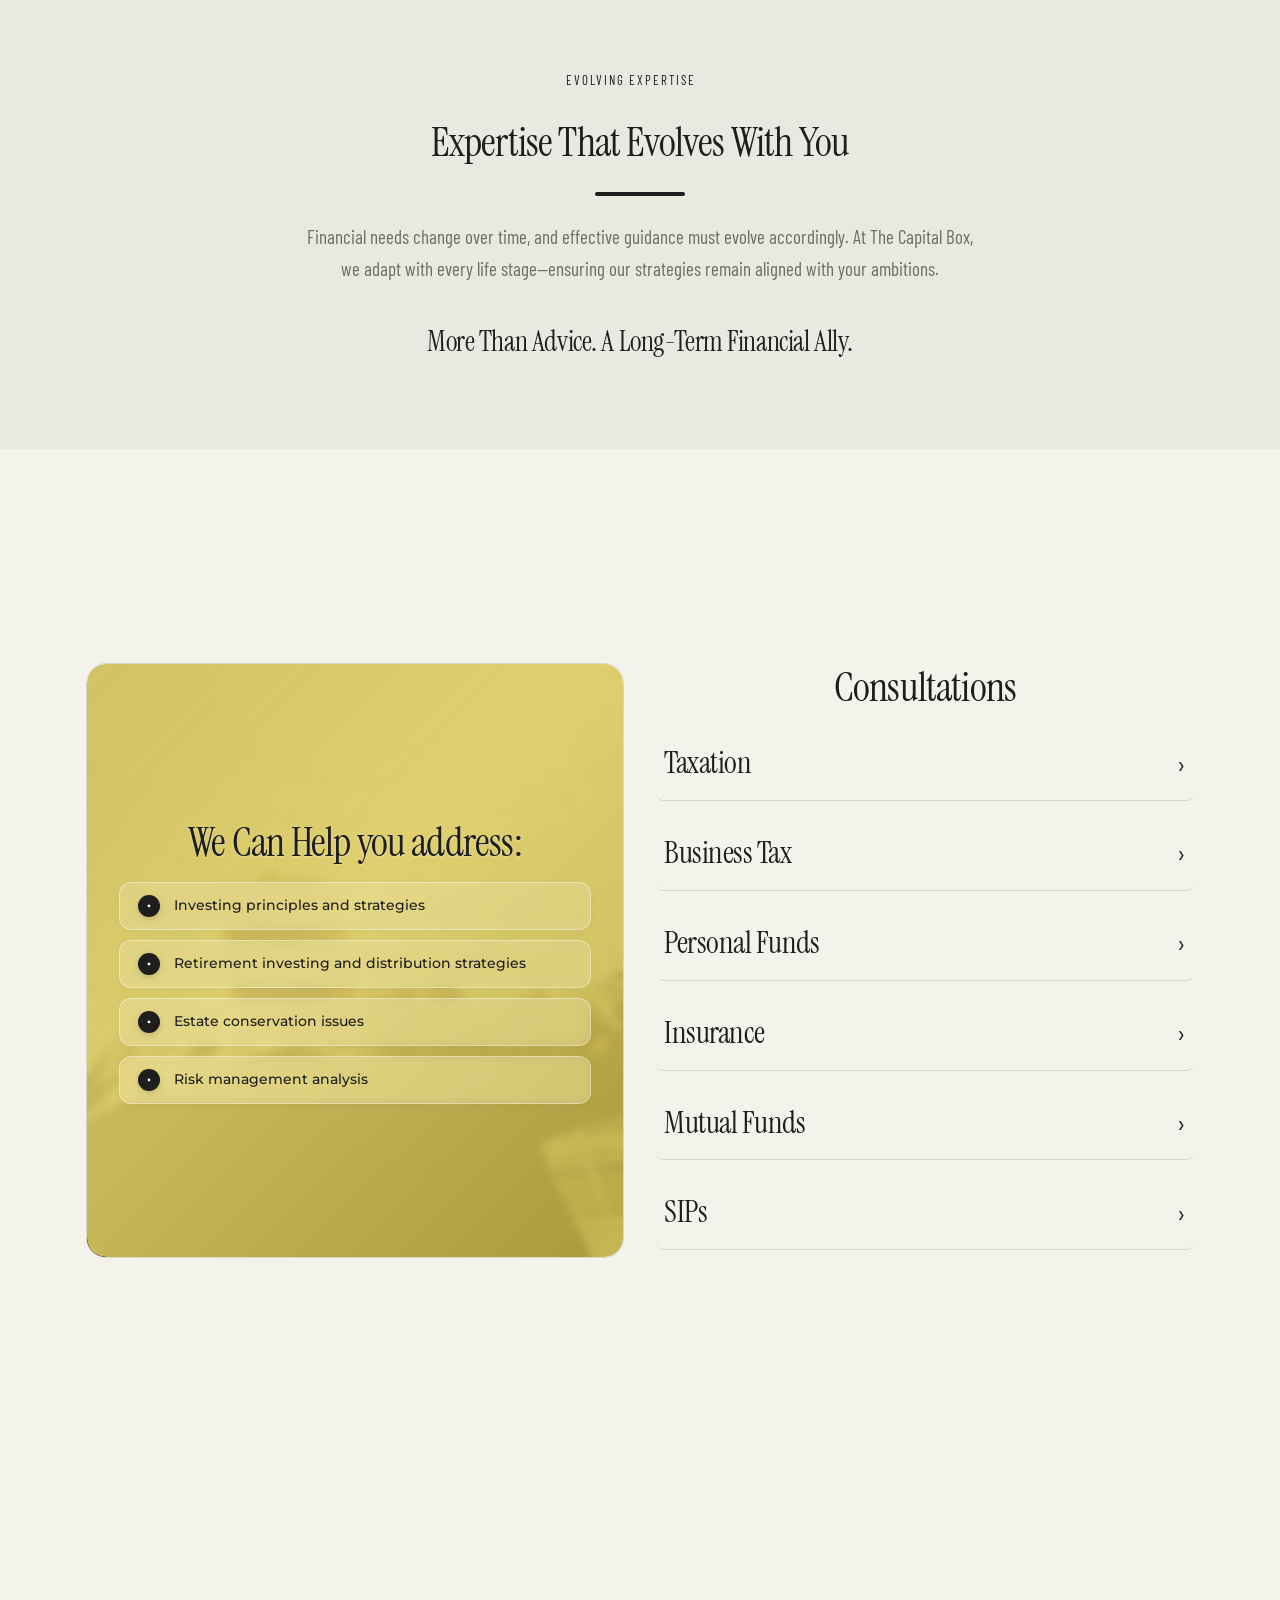
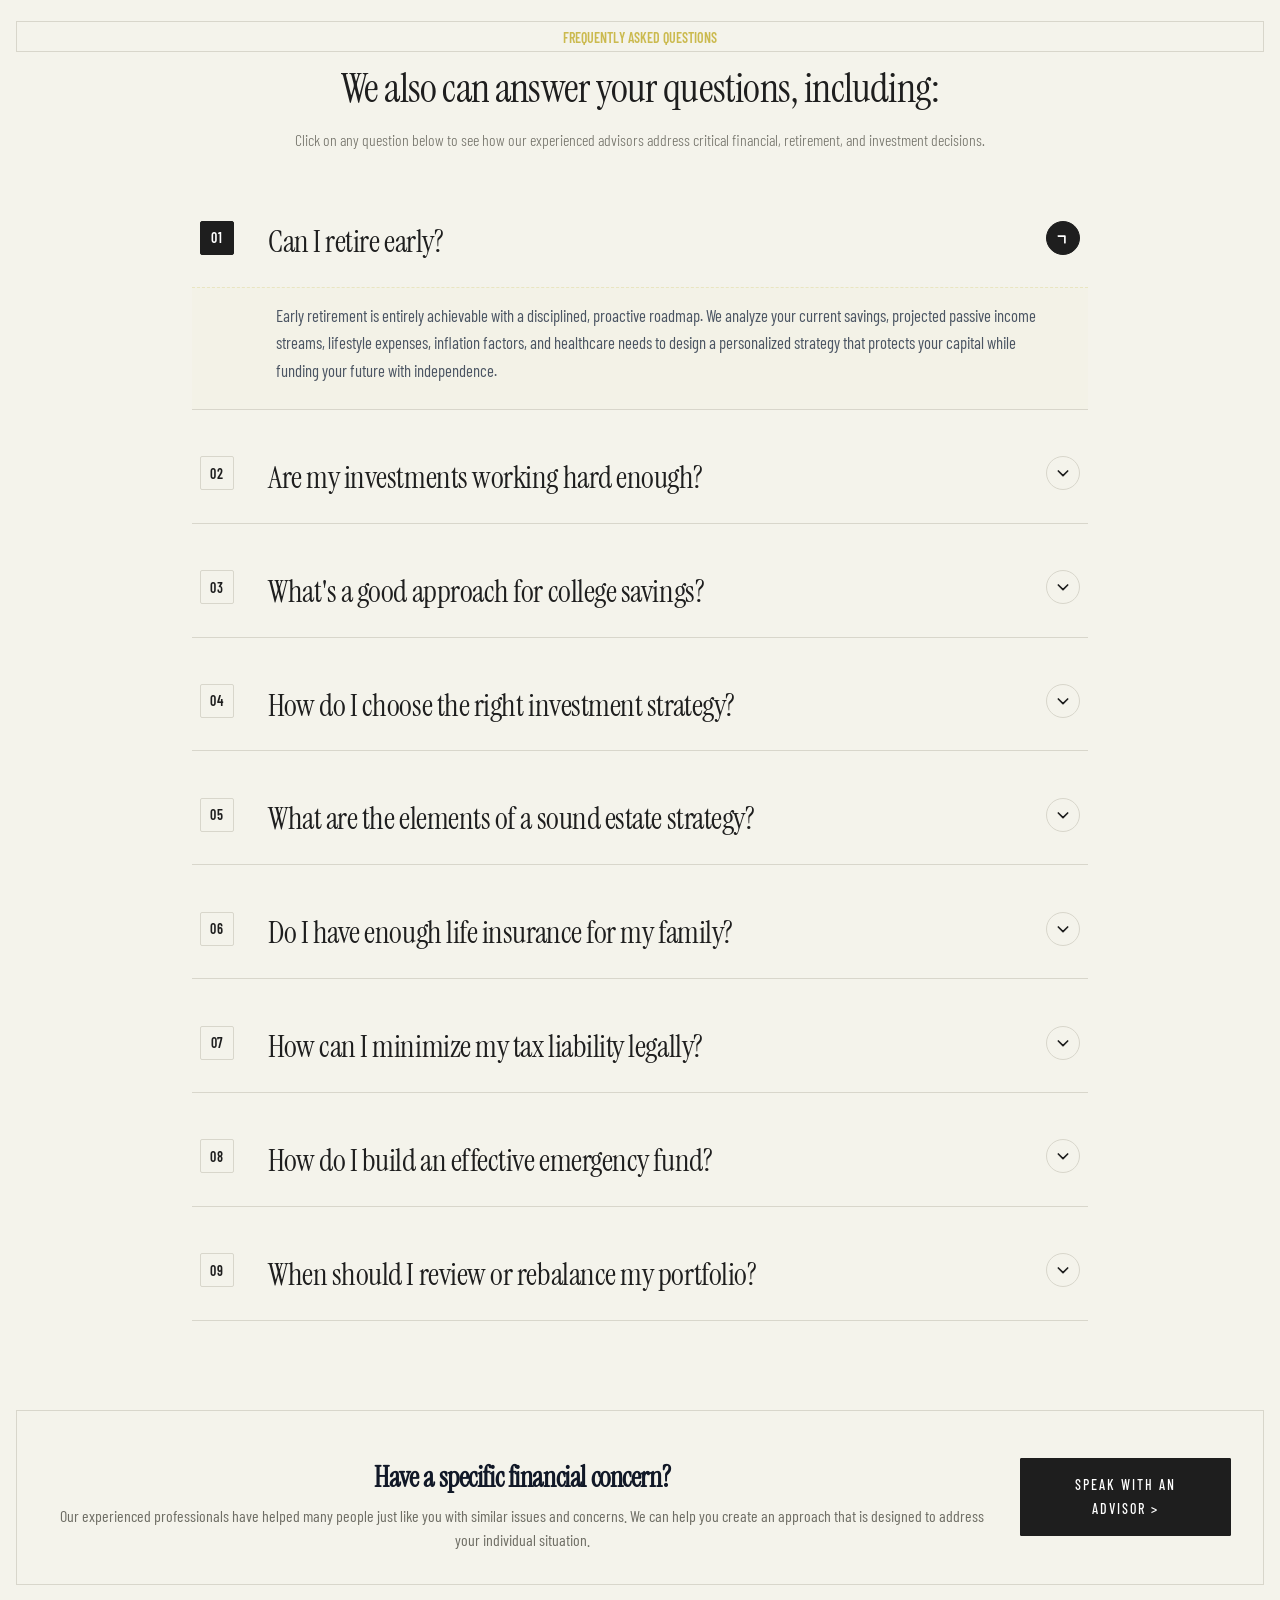
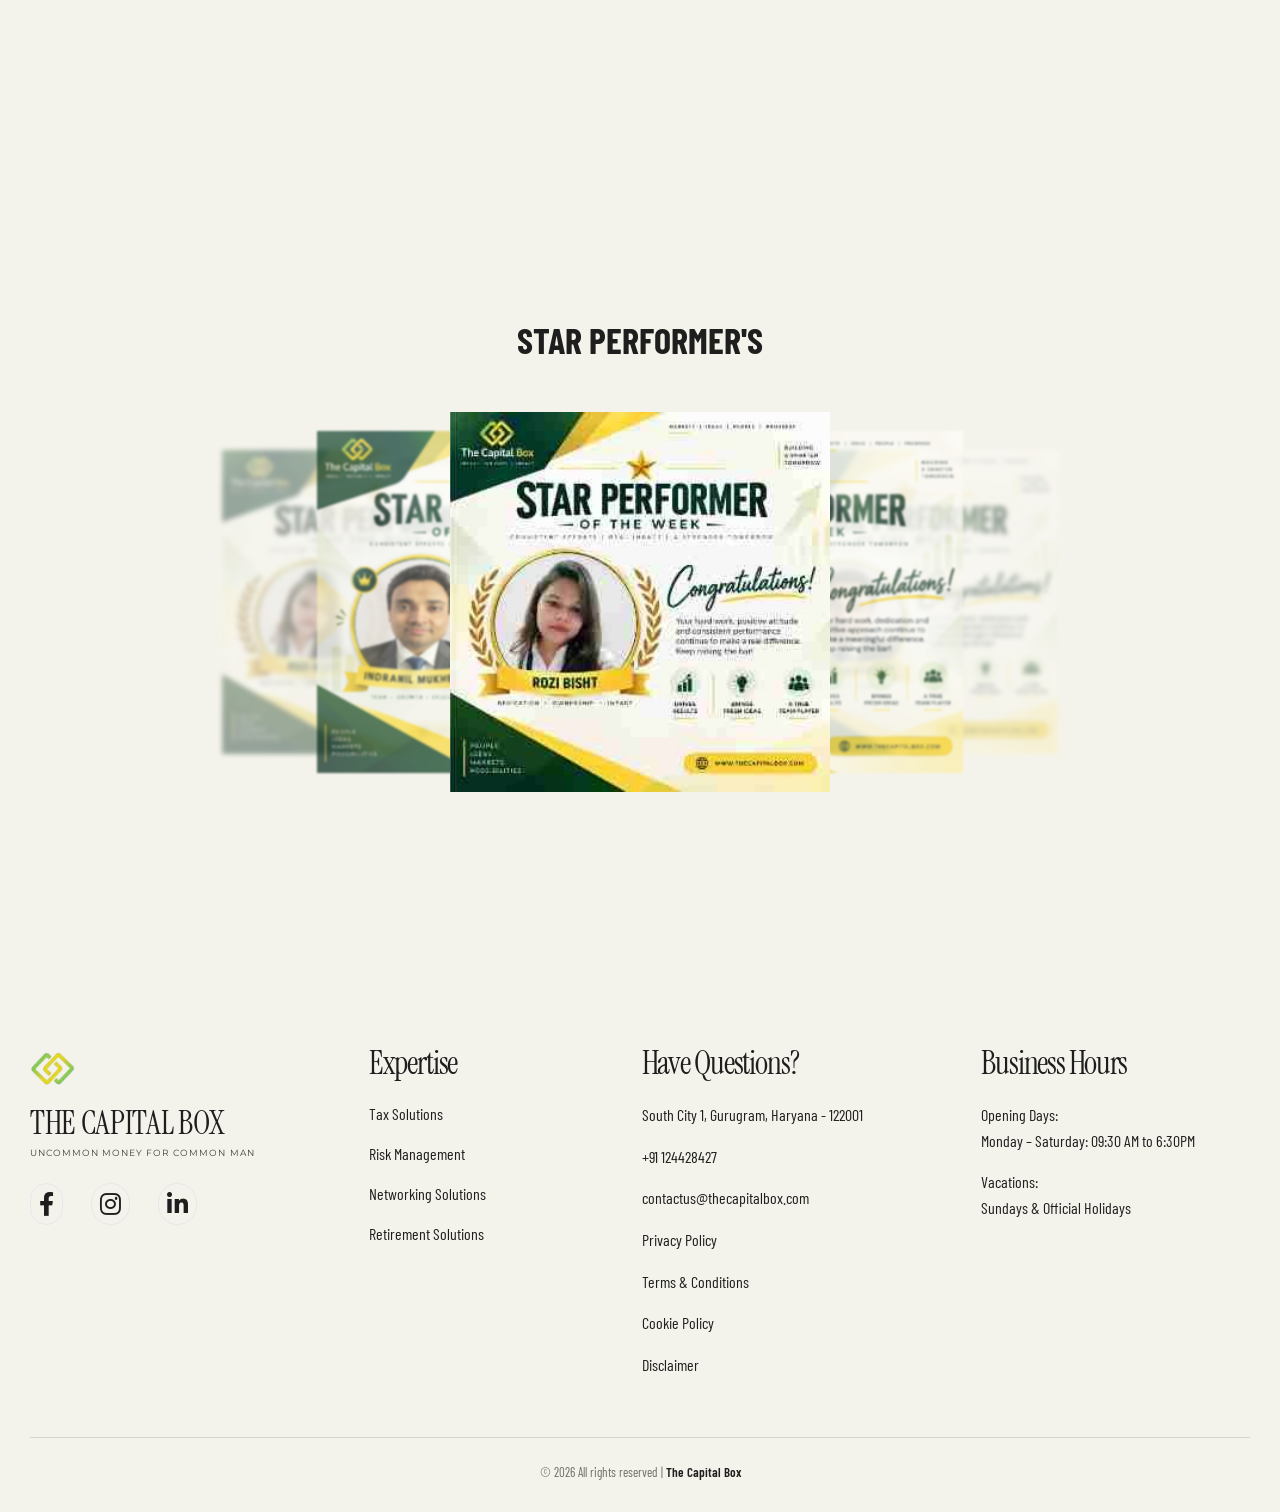
==== commit 77c0b9cb: "Publish latest website updates Co-authored-by: Copilot <223556219+Copilot@users.noreply.github.com>" ====
--- a/public_html/about.html
+++ b/public_html/about.html
@@ -145,7 +145,7 @@
     .tcb-about-title{font-size:28px;text-align:center;}
     }
     </style>
-    <link rel="stylesheet" href="editorial.css?v=41" />
+    <link rel="stylesheet" href="editorial.css?v=42" />
   <link rel="stylesheet" href="mobile.css?v=7" />
 </head>
 
--- a/public_html/editorial.css
+++ b/public_html/editorial.css
@@ -629,3 +629,20 @@
 body main .show-more-btn:hover {
   opacity: 0.7 !important;
 }
+
+/* ========================================================
+   Consultations & Split Card Container Width Standardization
+   ======================================================== */
+body main div:has(> .flex.flex-col.md\:flex-row > .consultation-accordion),
+body main div:has(> div > div > .consultation-accordion),
+body main .consultation-section > .container {
+  max-width: 1140px !important;
+  margin-left: auto !important;
+  margin-right: auto !important;
+}
+
+@media (min-width: 1024px) {
+  body main .max-w-6xl {
+    max-width: 1140px !important;
+  }
+}
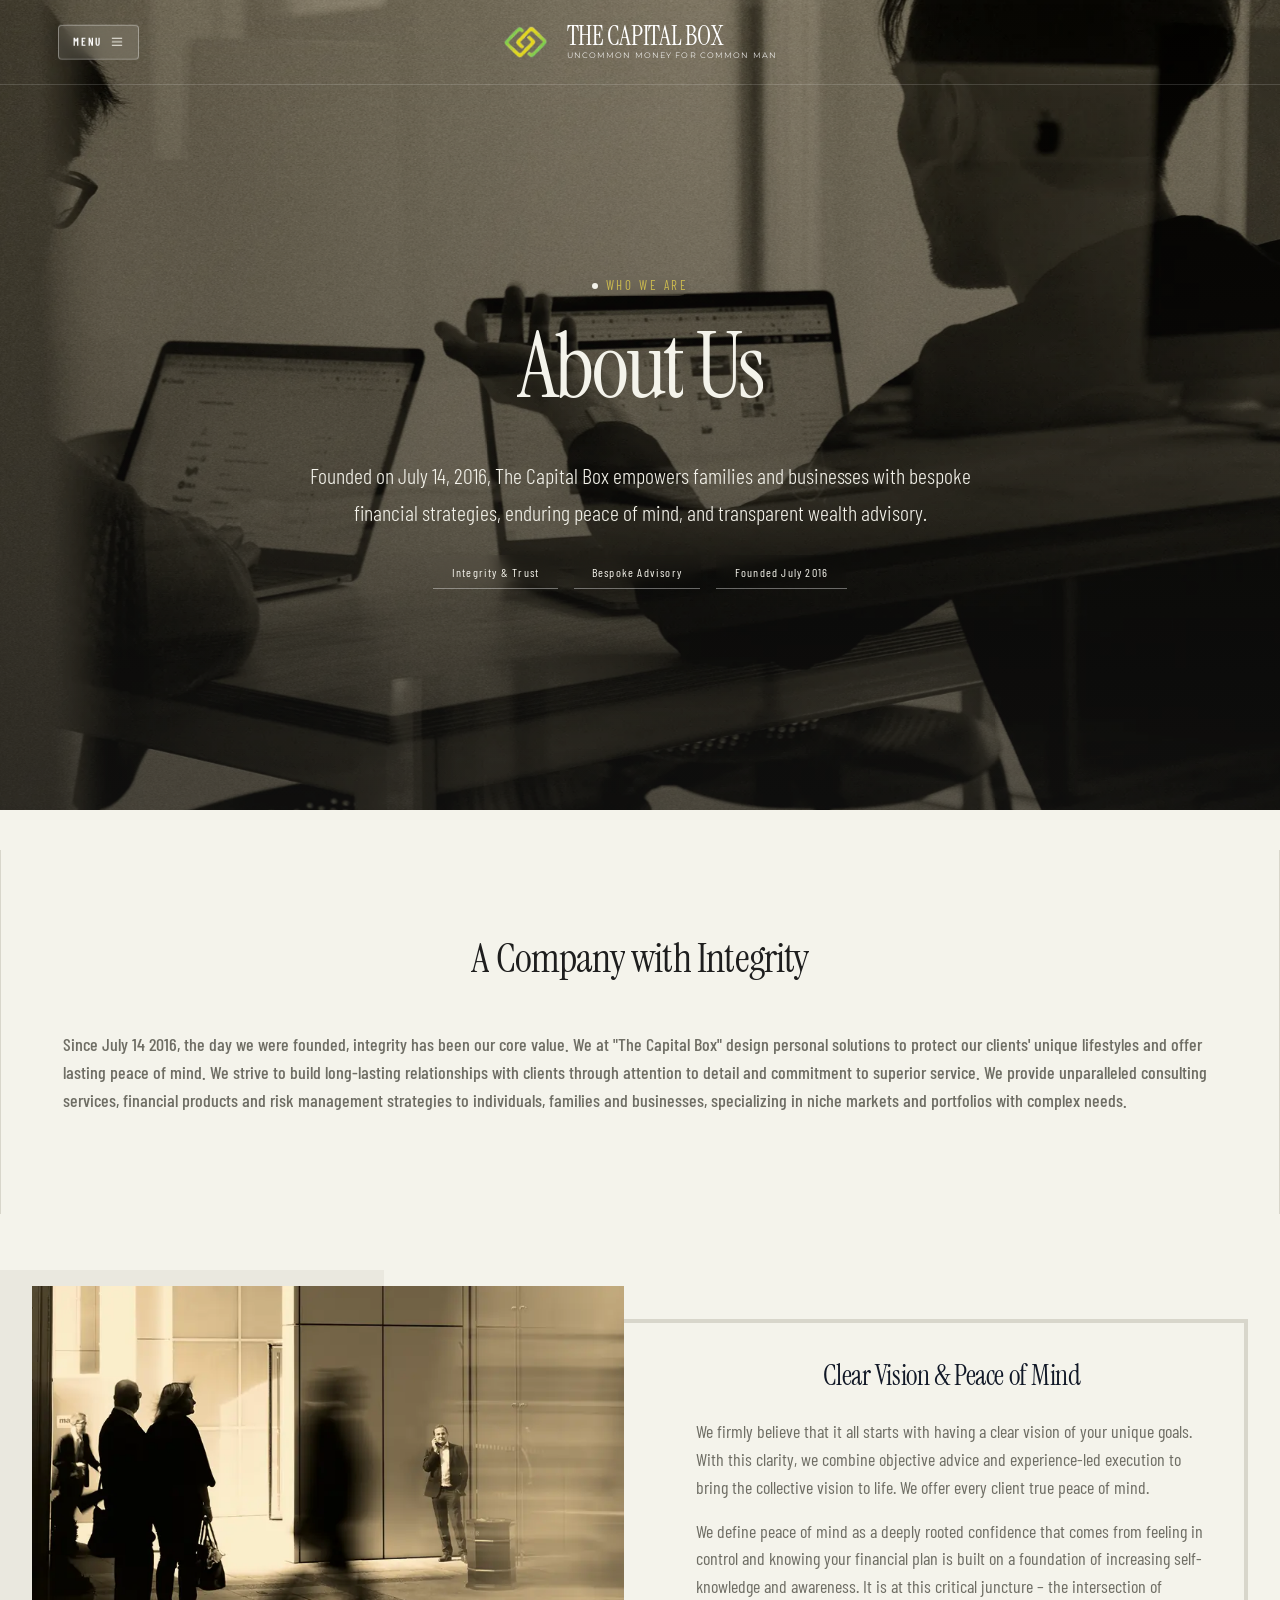
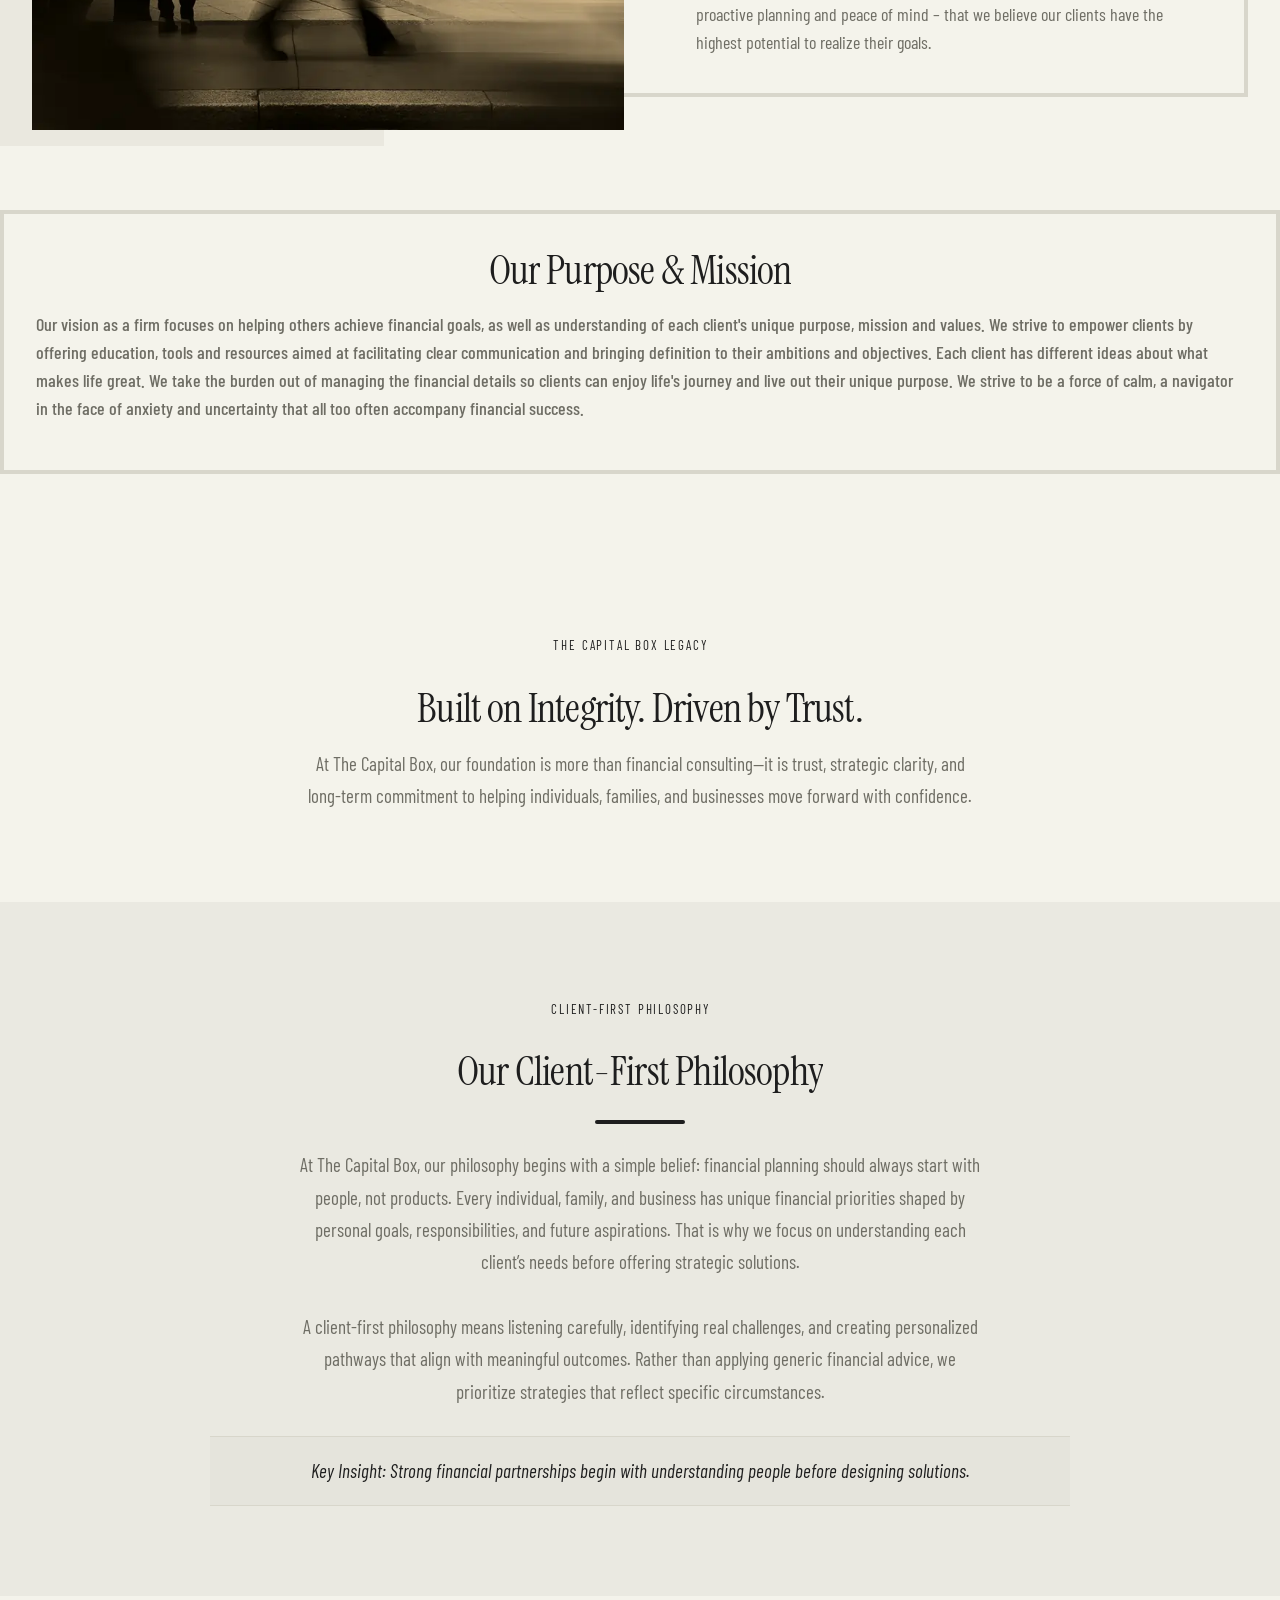
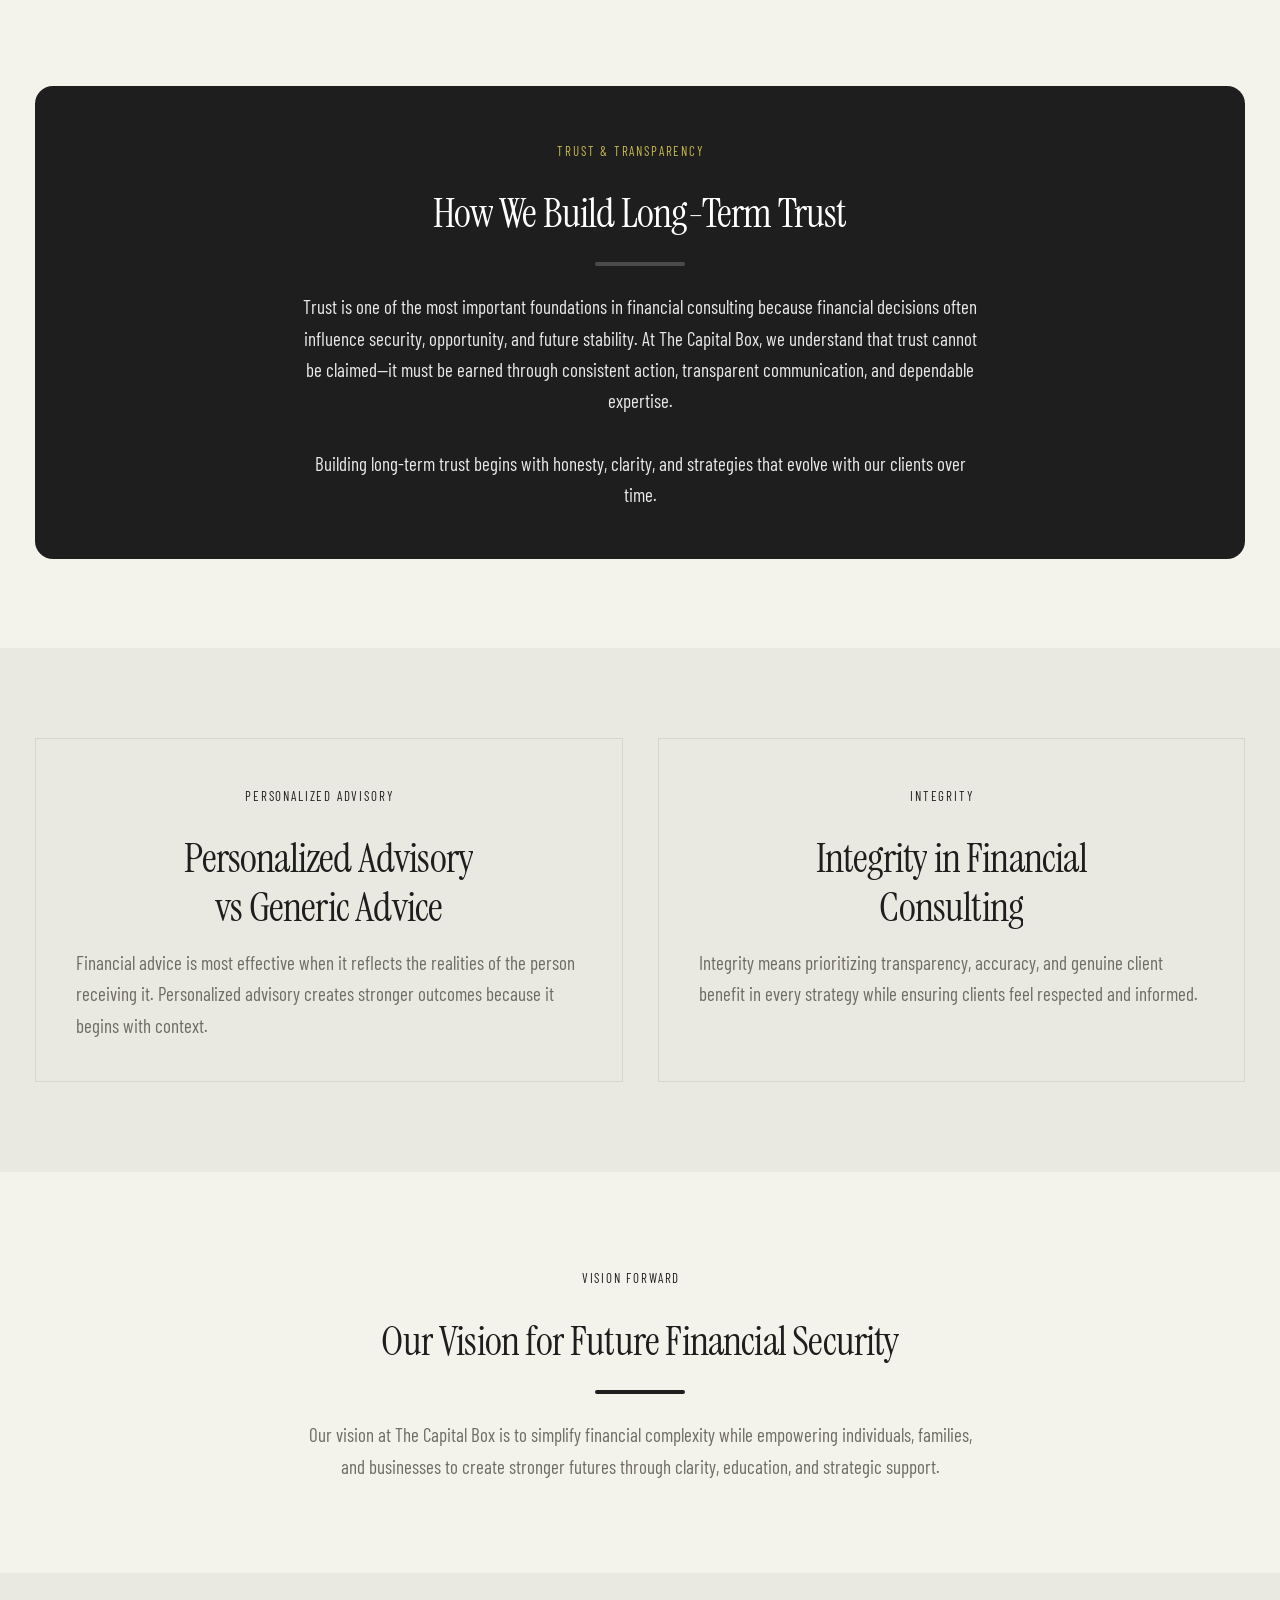
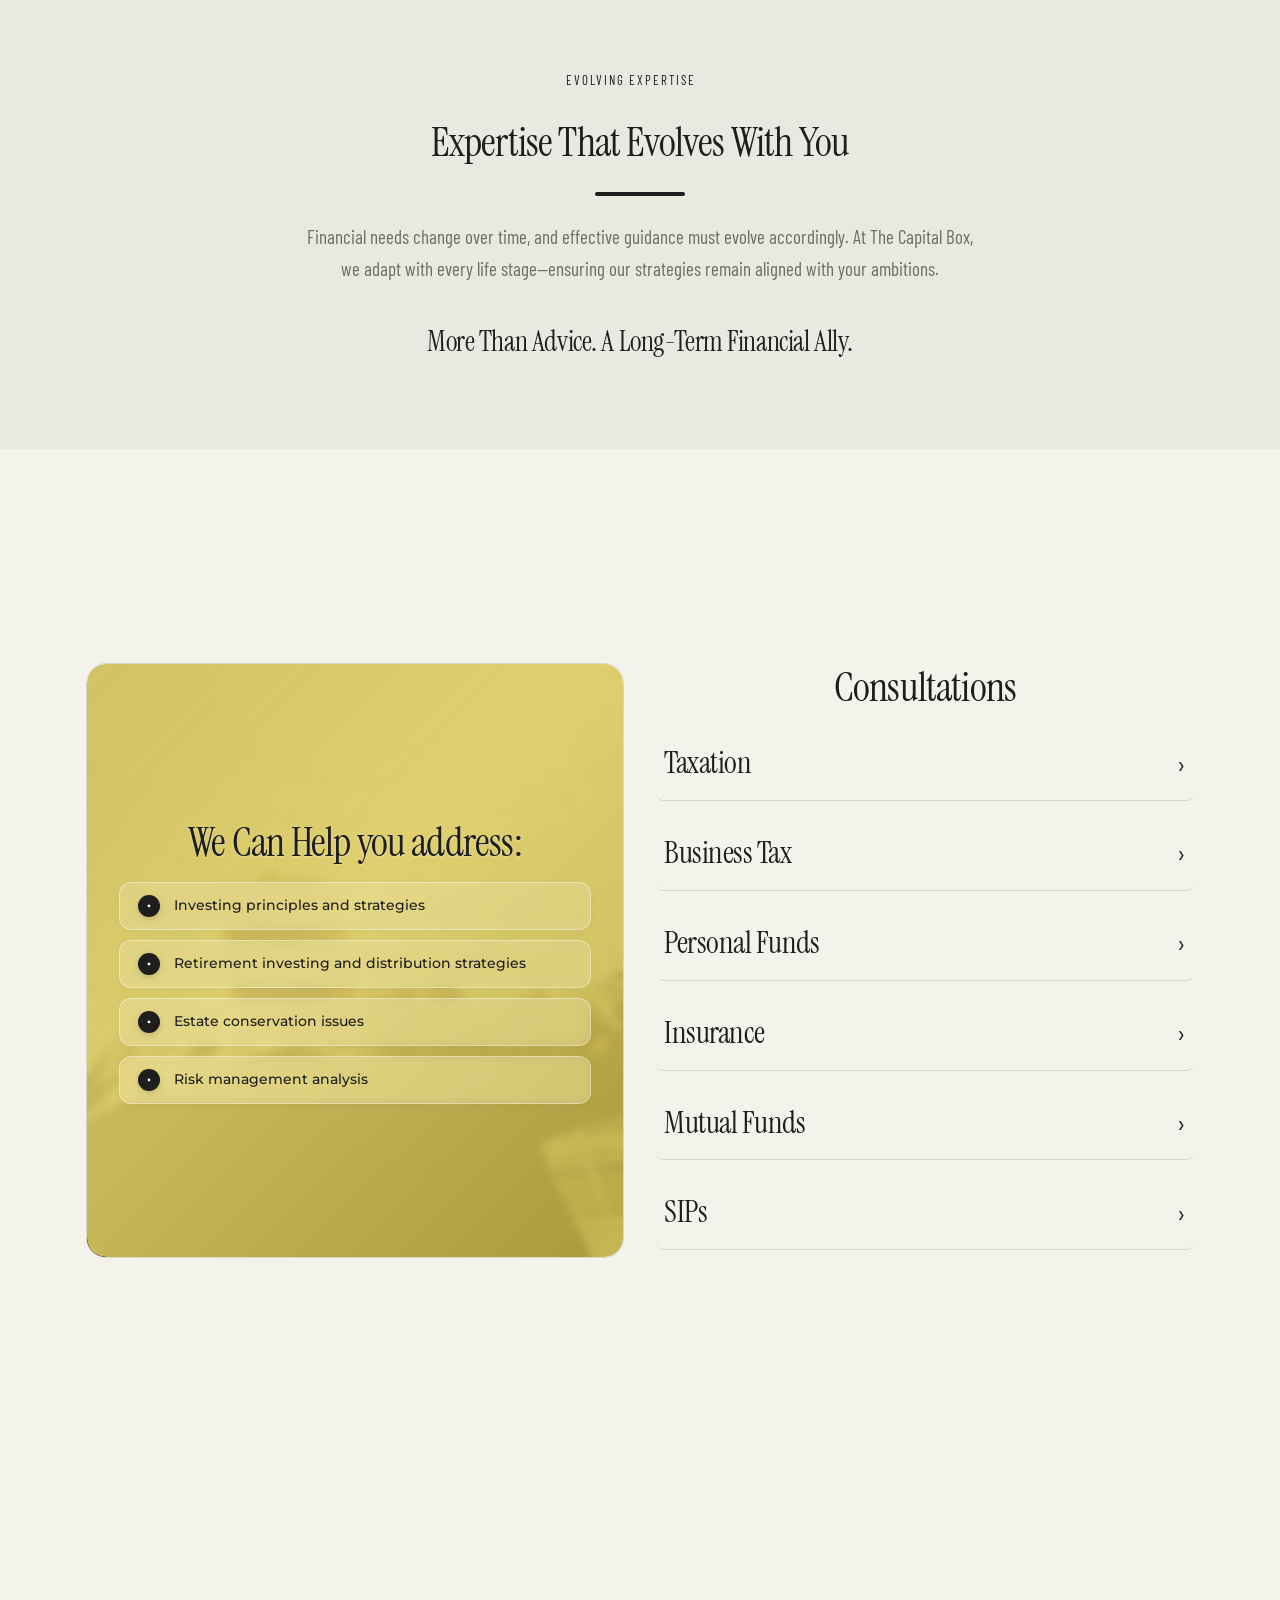
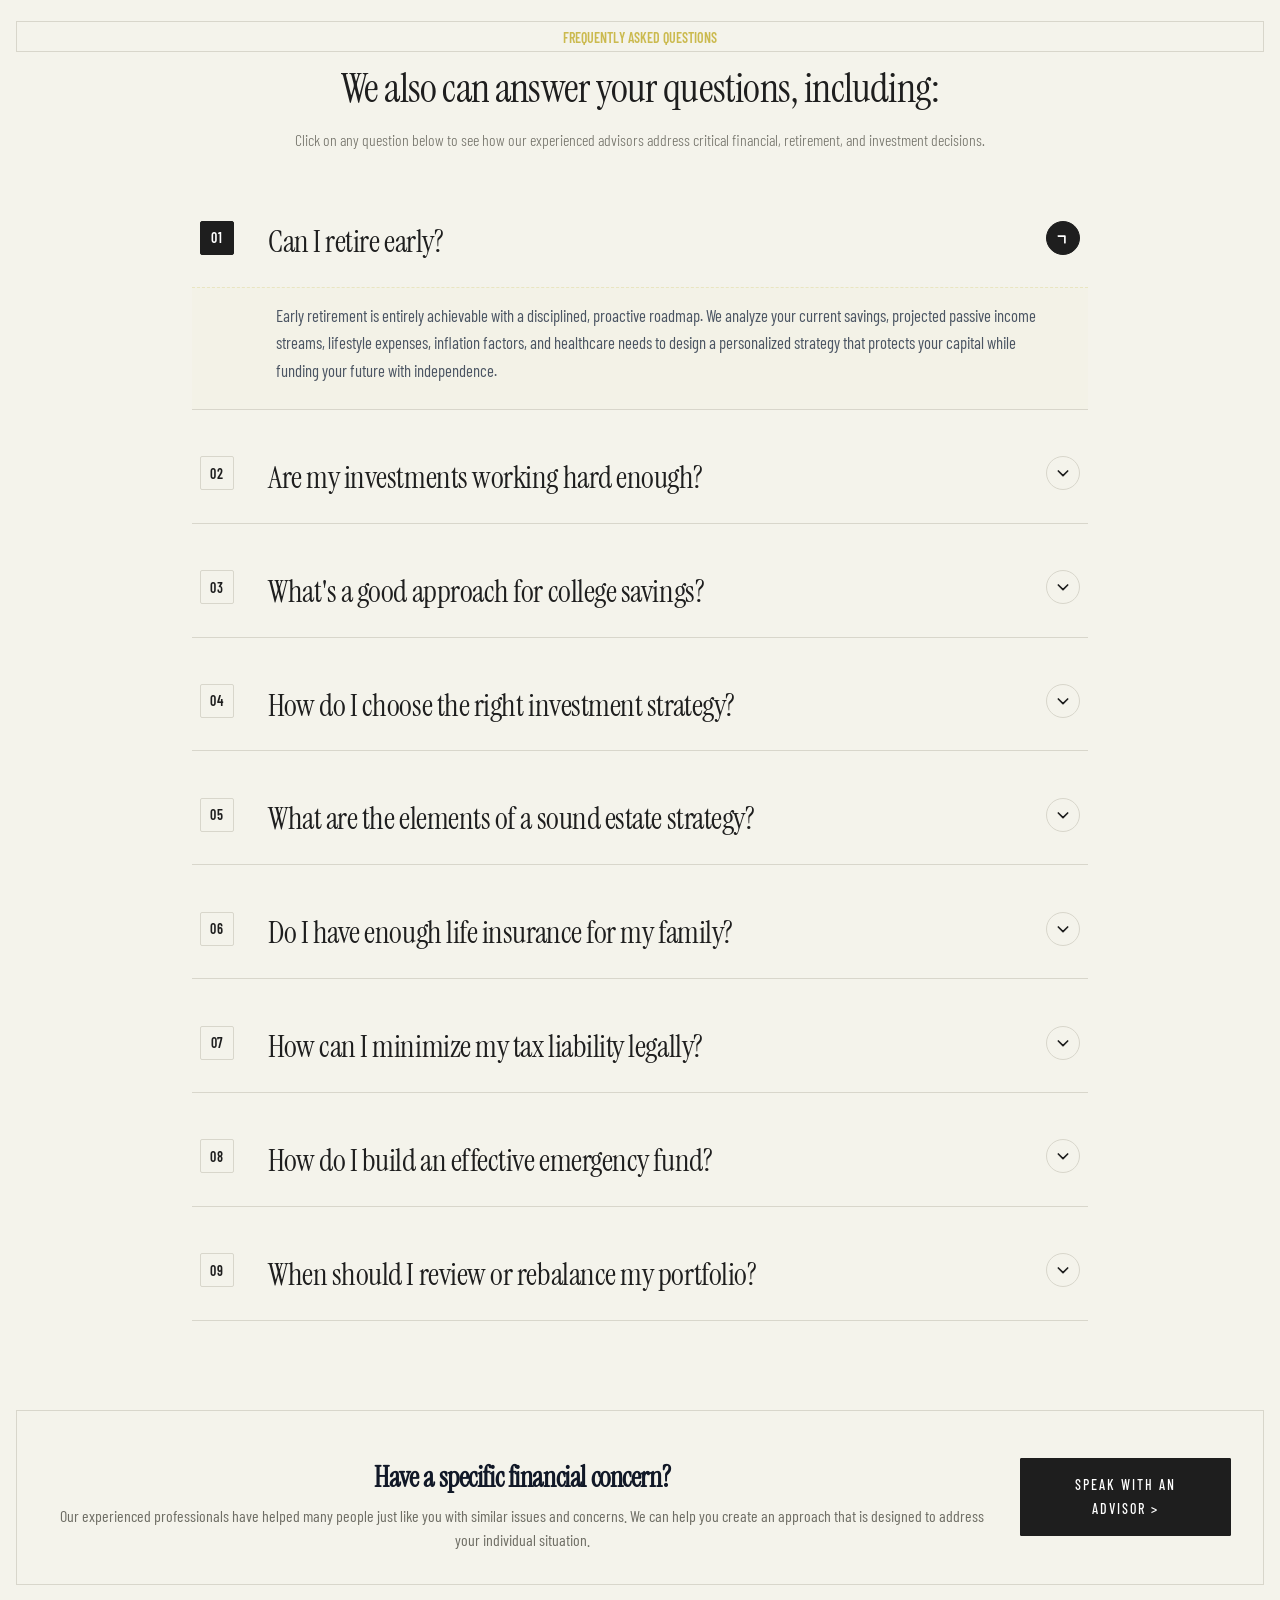
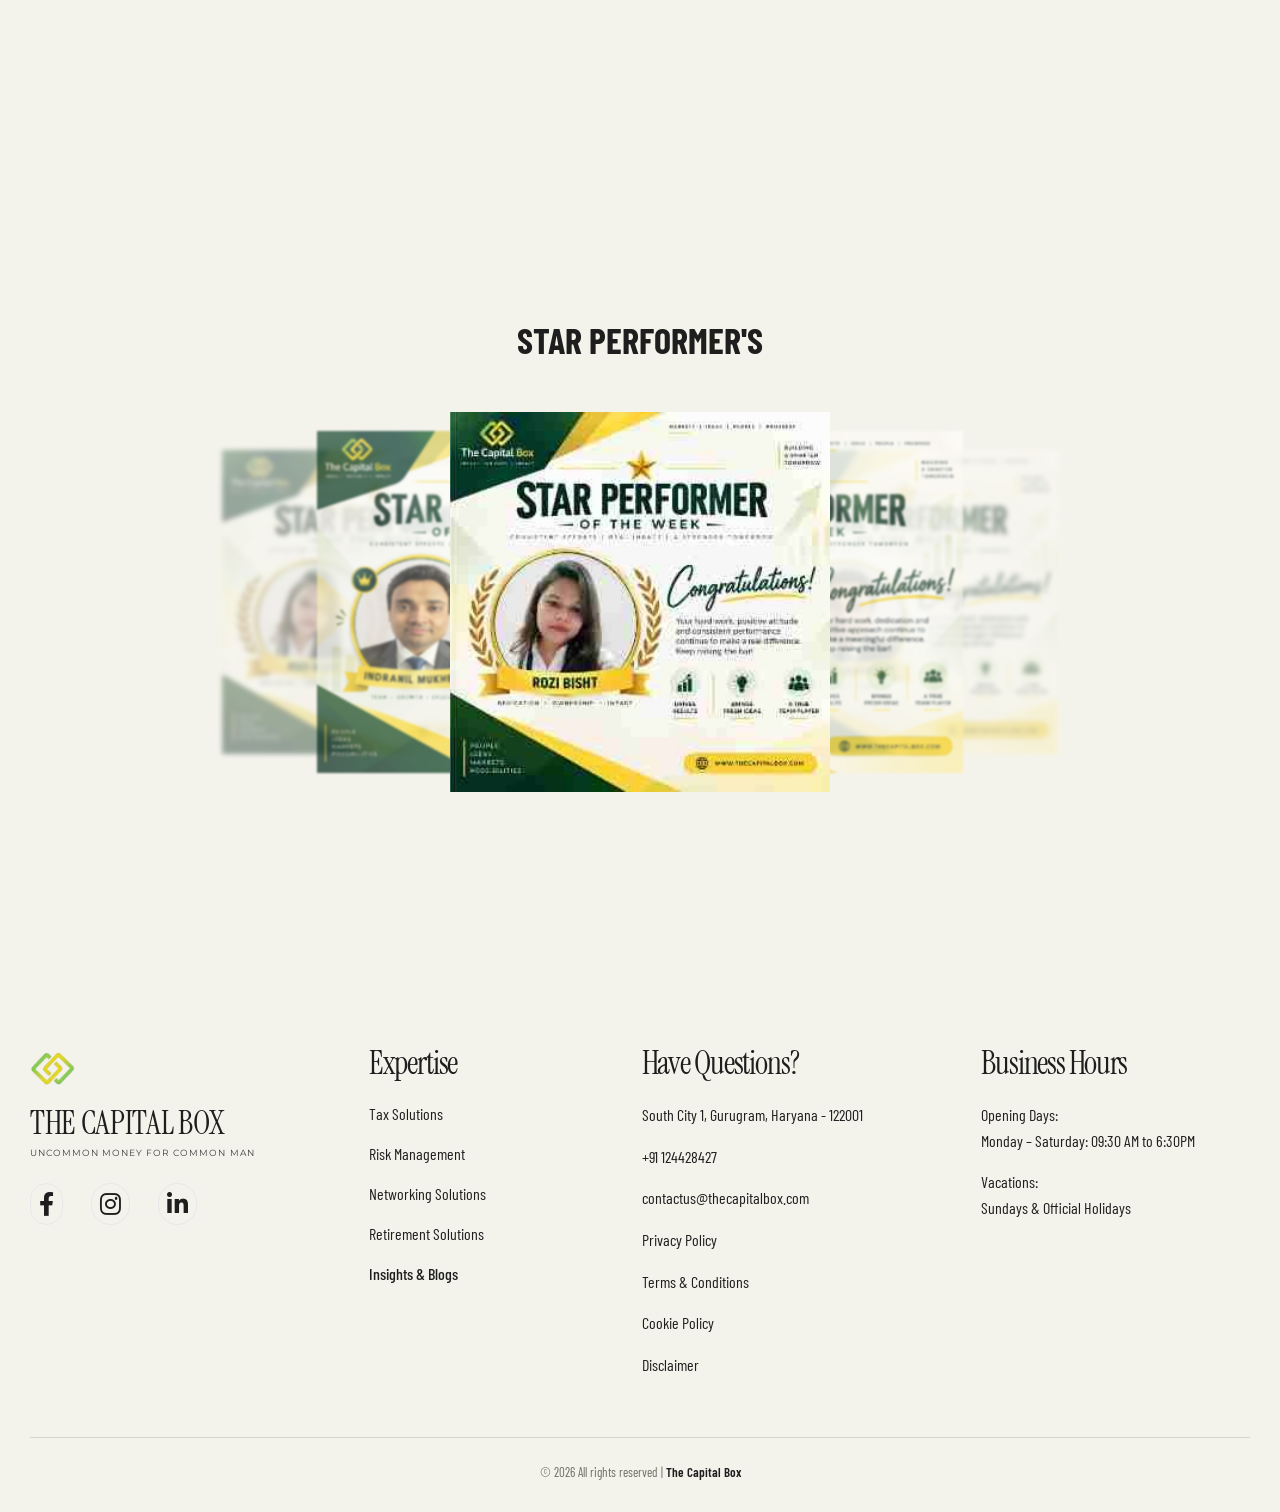
==== commit 98069466: "Add blogs and site navigation links" ====
--- a/public_html/about.html
+++ b/public_html/about.html
@@ -145,7 +145,7 @@
     .tcb-about-title{font-size:28px;text-align:center;}
     }
     </style>
-    <link rel="stylesheet" href="editorial.css?v=42" />
+    <link rel="stylesheet" href="editorial.css?v=45" />
   <link rel="stylesheet" href="mobile.css?v=7" />
 </head>
 
@@ -198,6 +198,7 @@
         </div>
 
         <a href="./about.html" class="text-white hover:text-primary transition text-lg font-light uppercase">About</a>
+        <a href="./blogs.html" class="text-white hover:text-primary transition text-lg font-light uppercase">Blogs</a>
         <a href="./contact.html"
           class="text-white hover:text-primary transition text-lg font-light uppercase">Contact</a>
         <a href="./careers.html"
@@ -243,6 +244,7 @@
         </div>
       </div>
       <a href="./about.html" class="block px-6 py-2 text-white hover:bg-primary">About</a>
+      <a href="./blogs.html" class="block px-6 py-2 text-white hover:bg-primary">Blogs</a>
       <a href="./contact.html" class="block px-6 py-2 text-white hover:bg-primary">Contact</a>
       <a href="./careers.html" class="block px-6 py-2 text-white hover:bg-primary">Careers</a>
     </div>
@@ -1229,6 +1231,7 @@
                     <a href="./riskmanagement.html" class="hover:text-primary">Risk Management</a>
                     <a href="./networksolution.html" class="hover:text-primary">Networking Solutions</a>
                     <a href="./retirementsolutions.html" class="hover:text-primary">Retirement Solutions</a>
+                    <a href="./blogs.html" class="hover:text-primary font-medium text-[#CBBA4F]">Insights & Blogs</a>
                 </div>
             </div>
 
--- a/public_html/editorial.css
+++ b/public_html/editorial.css
@@ -48,11 +48,11 @@
 body .hero-section h1{font-family:'Instrument Serif',Georgia,serif!important;font-size:clamp(55px,7vw,100px)!important;line-height:1.06!important;color:#ffffff!important;max-width:1100px;margin:0 auto 24px!important;text-align:center!important;font-weight:400!important;letter-spacing:-0.035em!important}
 body .hero-section h1 .hero-line-1{display:block!important;font-style:normal!important;font-size:inherit!important;line-height:inherit!important}
 body .hero-section h1 span,body .hero-section h1 .hero-line-2{color:#ffffff!important;font-style:italic!important;display:block!important;margin-top:4px!important;font-family:'Instrument Serif',Georgia,serif!important;font-size:inherit!important;line-height:inherit!important}
-body .hero-section p:first-child{color:rgba(255,255,255,.88)!important;font-family:'Montserrat','Barlow Condensed',sans-serif!important;font-size:14px!important;letter-spacing:.22em!important;margin:0 auto 22px!important;text-align:center!important;font-weight:500!important;text-transform:uppercase!important}
-body .hero-section h1+p,body .hero-section .hero-desc{font-size:clamp(17px,1.35vw,21px)!important;max-width:680px!important;margin:0 auto 32px!important;color:rgba(255,255,255,.92)!important;line-height:1.45!important;text-align:center!important}
-body .hero-section a[class*='bg-primary'],body .hero-section a[class*='bg-white'],body .hero-section a[href*='contact.html']{background:rgba(0,0,0,.35)!important;border:1px solid rgba(255,255,255,.3)!important;backdrop-filter:blur(8px);color:#ffffff!important;padding:12px 28px!important;font-size:13px!important;letter-spacing:.14em!important;text-transform:uppercase!important;border-radius:2px!important;box-shadow:none!important}
+body .hero-section :is(p:first-child,.hero-eyebrow){color:rgba(255,255,255,.88)!important;font-family:'Montserrat','Barlow Condensed',sans-serif!important;font-size:14px!important;letter-spacing:.22em!important;margin:clamp(36px,5.5vh,75px) auto 22px!important;padding-top:16px!important;text-align:center!important;font-weight:500!important;text-transform:uppercase!important}
+body .hero-section h1+p,body .hero-section .hero-desc{font-size:clamp(17px,1.35vw,21px)!important;max-width:680px!important;margin:0 auto 36px!important;color:rgba(255,255,255,.92)!important;line-height:1.45!important;text-align:center!important}
+body .hero-section a[class*='bg-primary'],body .hero-section a[class*='bg-white'],body .hero-section a[href*='contact.html']{background:rgba(0,0,0,.35)!important;border:1px solid rgba(255,255,255,.3)!important;backdrop-filter:blur(8px);color:#ffffff!important;padding:14px 32px!important;font-size:13px!important;letter-spacing:.14em!important;text-transform:uppercase!important;border-radius:2px!important;box-shadow:none!important;display:inline-block!important}
 body .hero-section a[class*='bg-primary']:hover,body .hero-section a[class*='bg-white']:hover,body .hero-section a[href*='contact.html']:hover{background-color:rgba(255,255,255,.15)!important;border-color:rgba(255,255,255,.7)!important;color:#ffffff!important}
-body .hero-section .mb-8{margin-bottom:0!important}
+body .hero-section :is(.hero-cta-wrap, div:has(> a[href*='contact.html'])){margin-top:28px!important}
 body .service-box-container{position:relative!important;width:100%!important;max-width:none!important;padding:0 30px!important;background:var(--paper,#f4f3eb);color:var(--ink)}
 body .service-box-container>div{max-width:1440px!important;margin:auto}
 body .service-box-container .grid{grid-template-columns:repeat(4,minmax(0,1fr))!important;gap:0!important;background:#ffffff!important;border-top:1px solid var(--line)!important;border-left:1px solid var(--line)!important}
@@ -312,8 +312,8 @@
 /* Center long-form article content beneath its heading. */
 body main .tcb-article-section .tcb-text{margin-left:auto!important;margin-right:auto!important}
 body main .tcb-article-section :is(.tcb-mini-note,.tcb-article-note){max-width:75ch;margin-left:auto!important;margin-right:auto!important}
-body main .tcb-article-section :is(.tcb-text,.tcb-mini-note,.tcb-article-note){width:100%;max-width:820px!important}
-body main .tcb-about-section > .tcb-about-container > .tcb-about-text{width:100%!important;max-width:680px!important;margin-left:auto!important;margin-right:auto!important;text-align:center!important;font-size:19px!important;line-height:1.7!important}
+body main :is(.tcb-about-section,.tcb-tax-section,.tcb-article-section) > :is(.tcb-about-container,.tcb-tax-container,.tcb-container) > :is(.tcb-about-text,.tcb-tax-text,.tcb-text){width:100%!important;max-width:680px!important;margin-left:auto!important;margin-right:auto!important;text-align:center!important;font-size:19px!important;line-height:1.7!important}
+body main :is(.tcb-tax-card,.tcb-about-card) :is(.tcb-tax-text,.tcb-about-text){text-align:left!important;max-width:none!important}
 /* Remove decorative horizontal section dividers. */
 body main>.editorial-section,body footer{border-top:0!important;border-bottom:0!important}
 body main>.editorial-section>div:not(.service-box-container){border-top:0!important;border-bottom:0!important}
